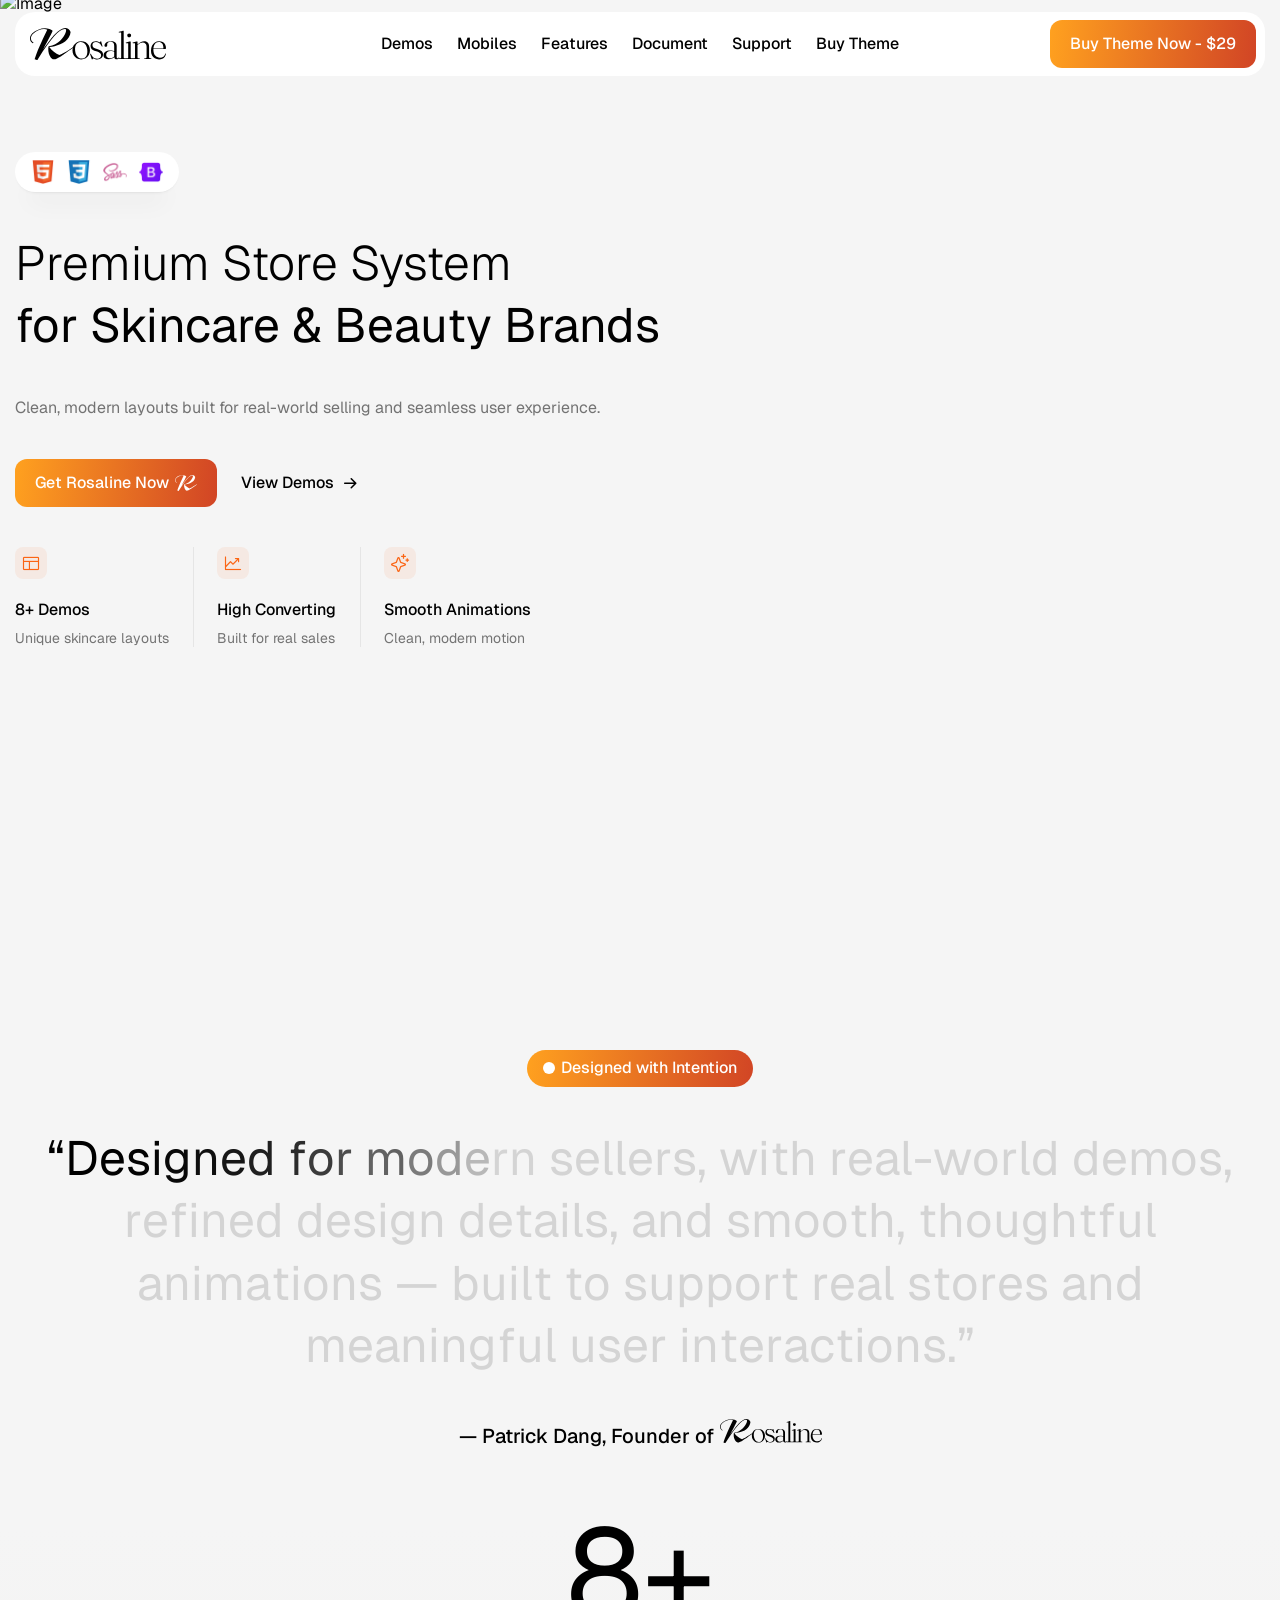
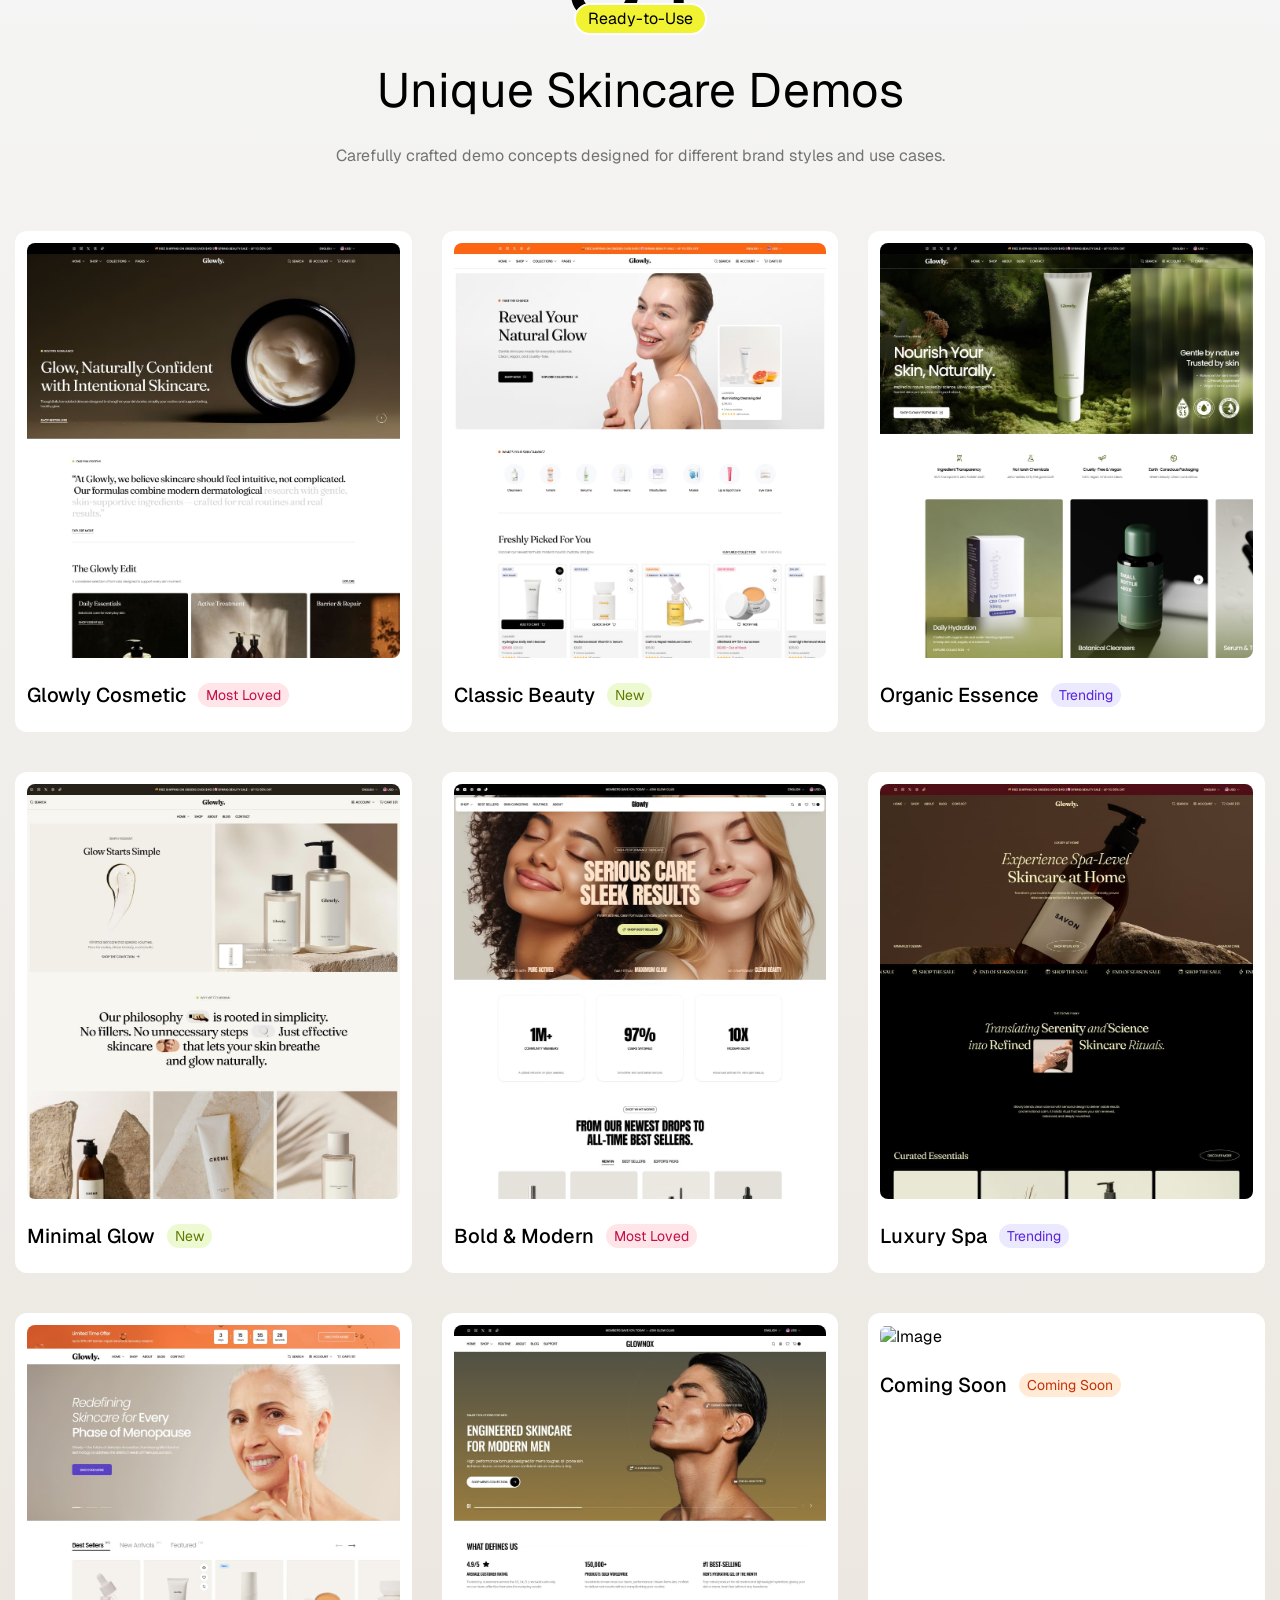
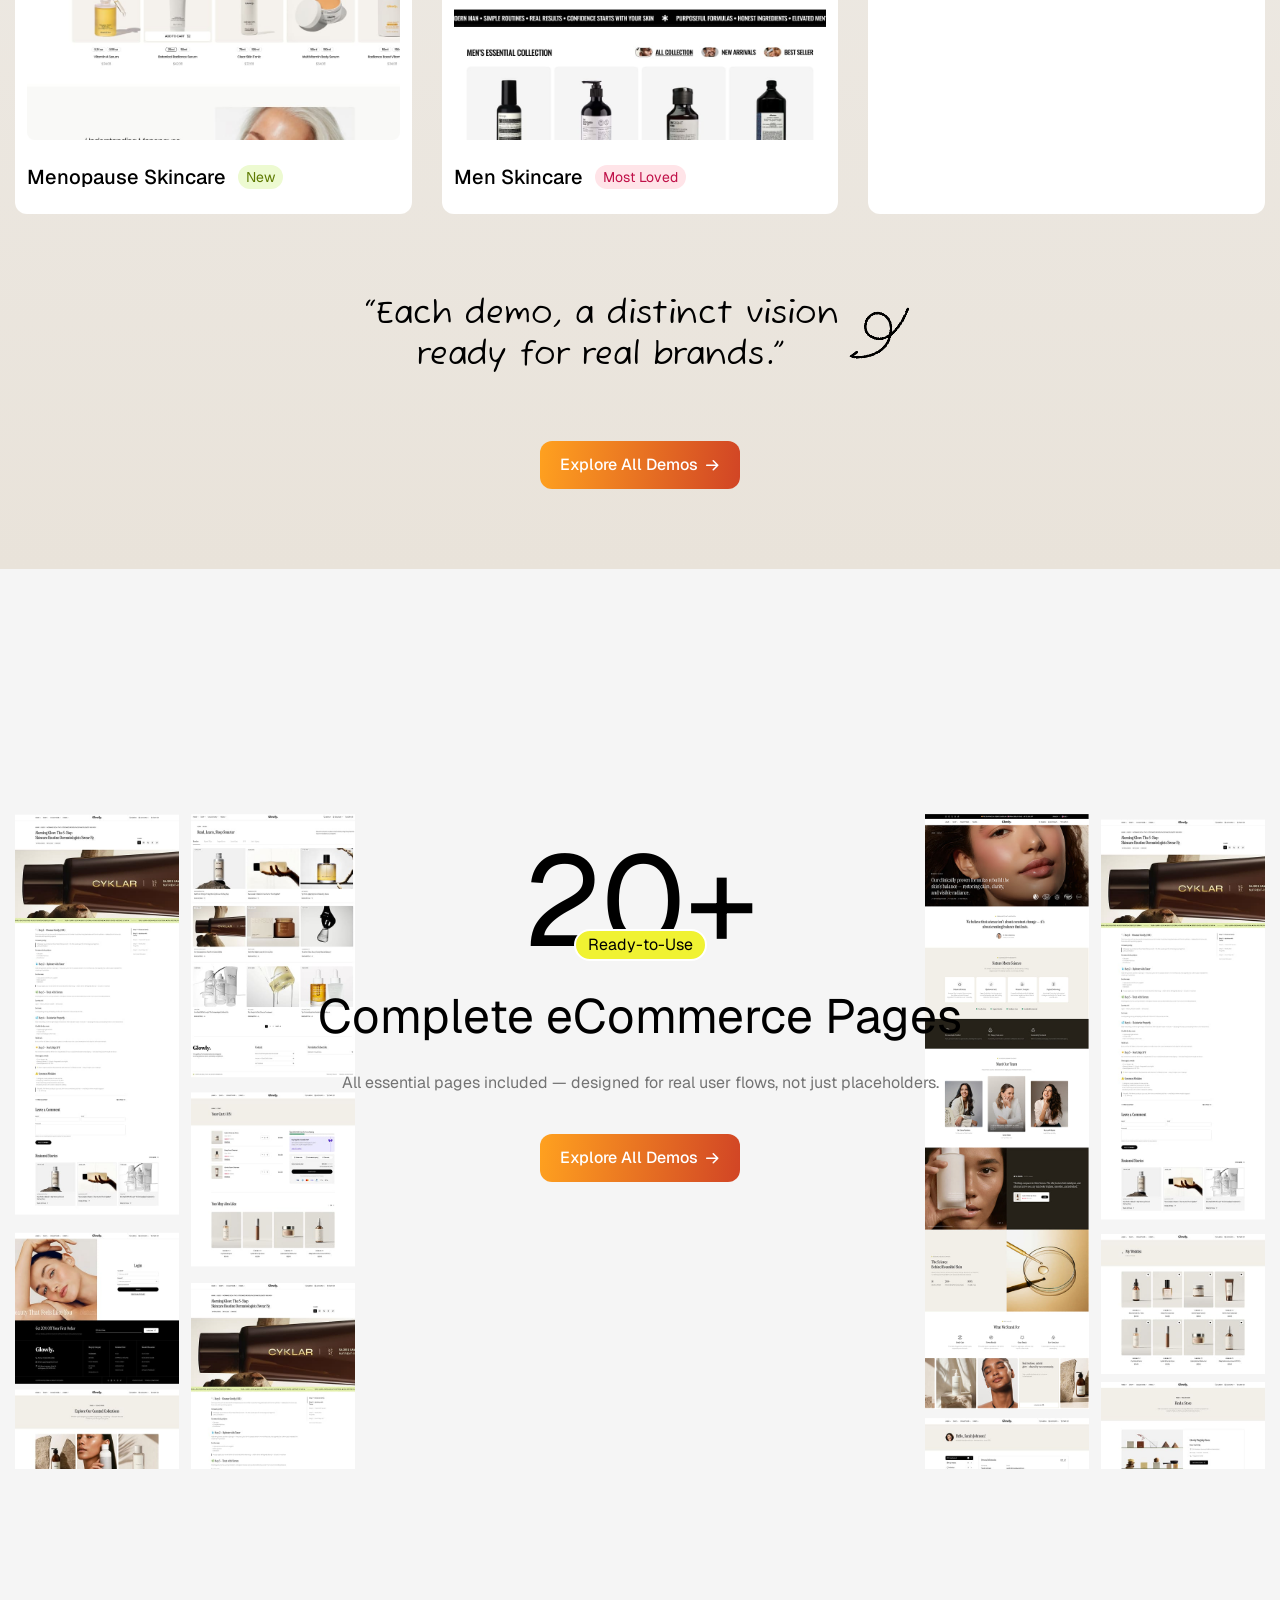
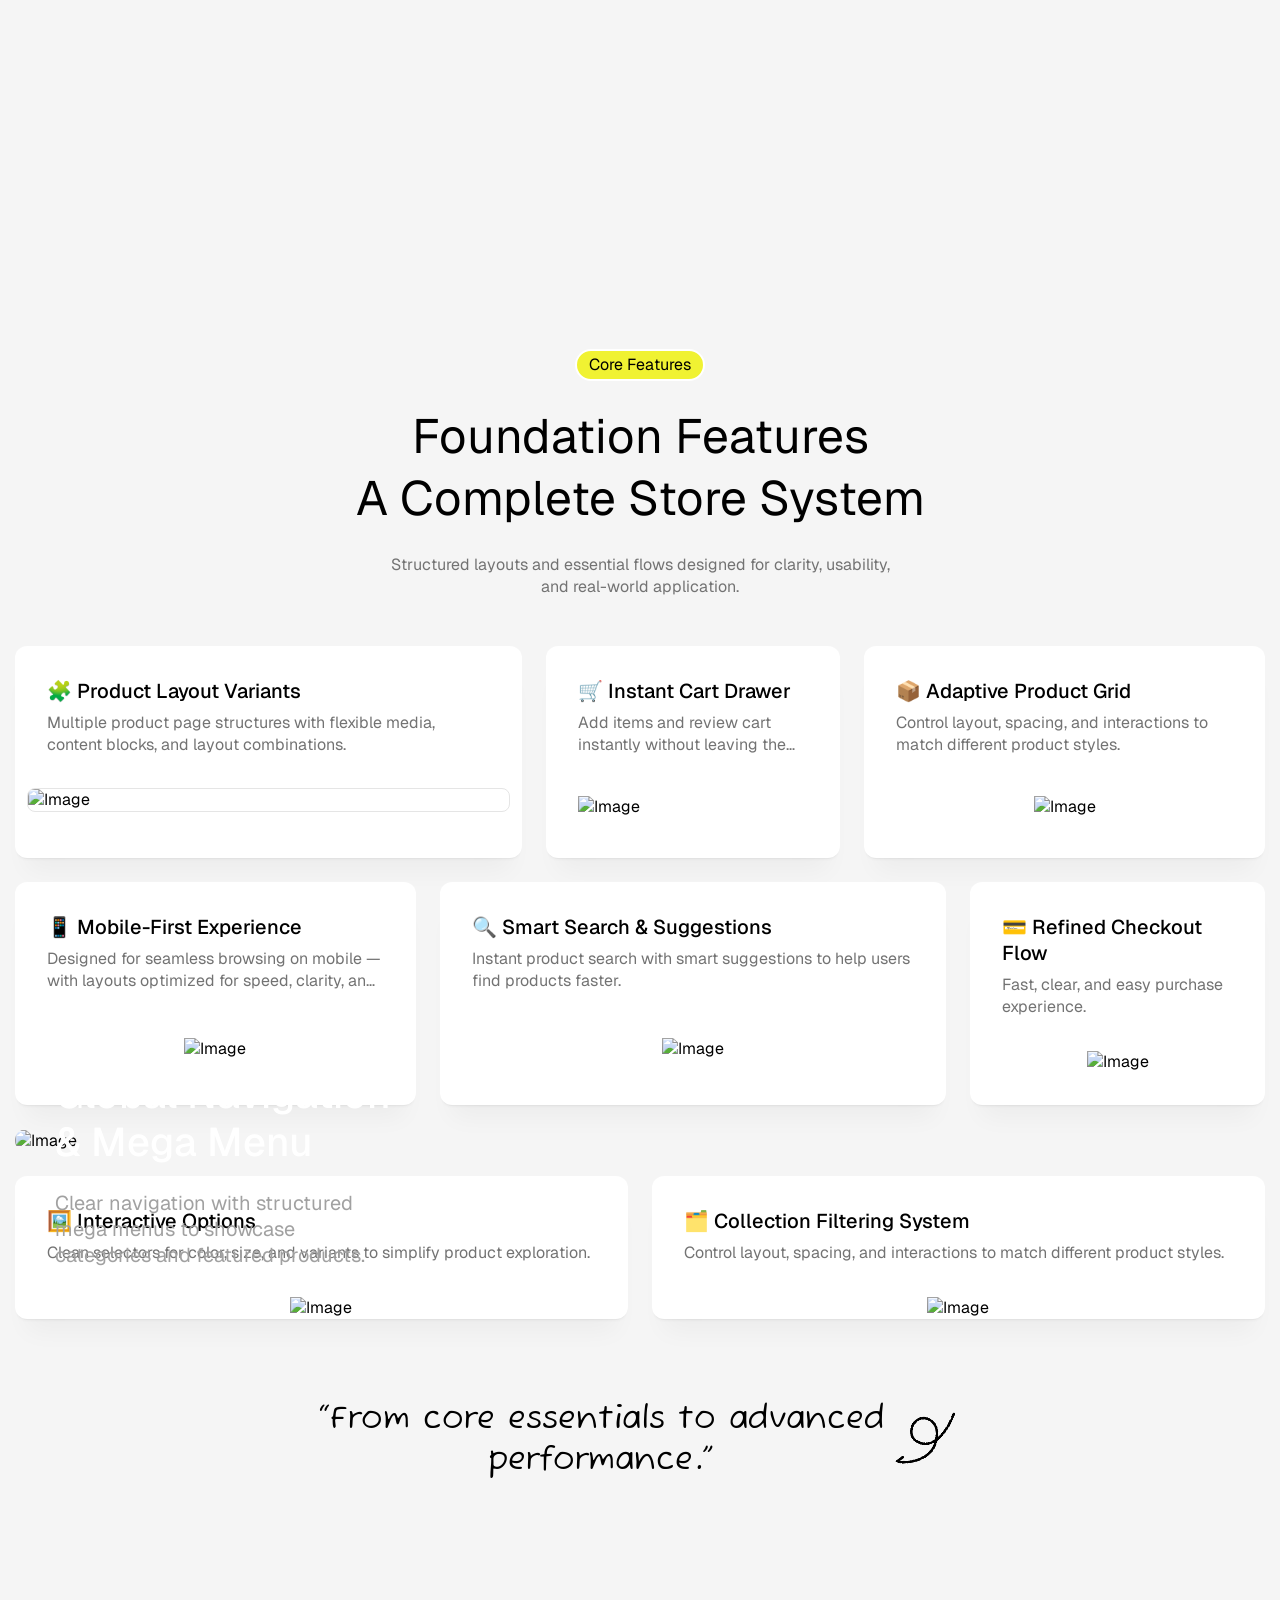
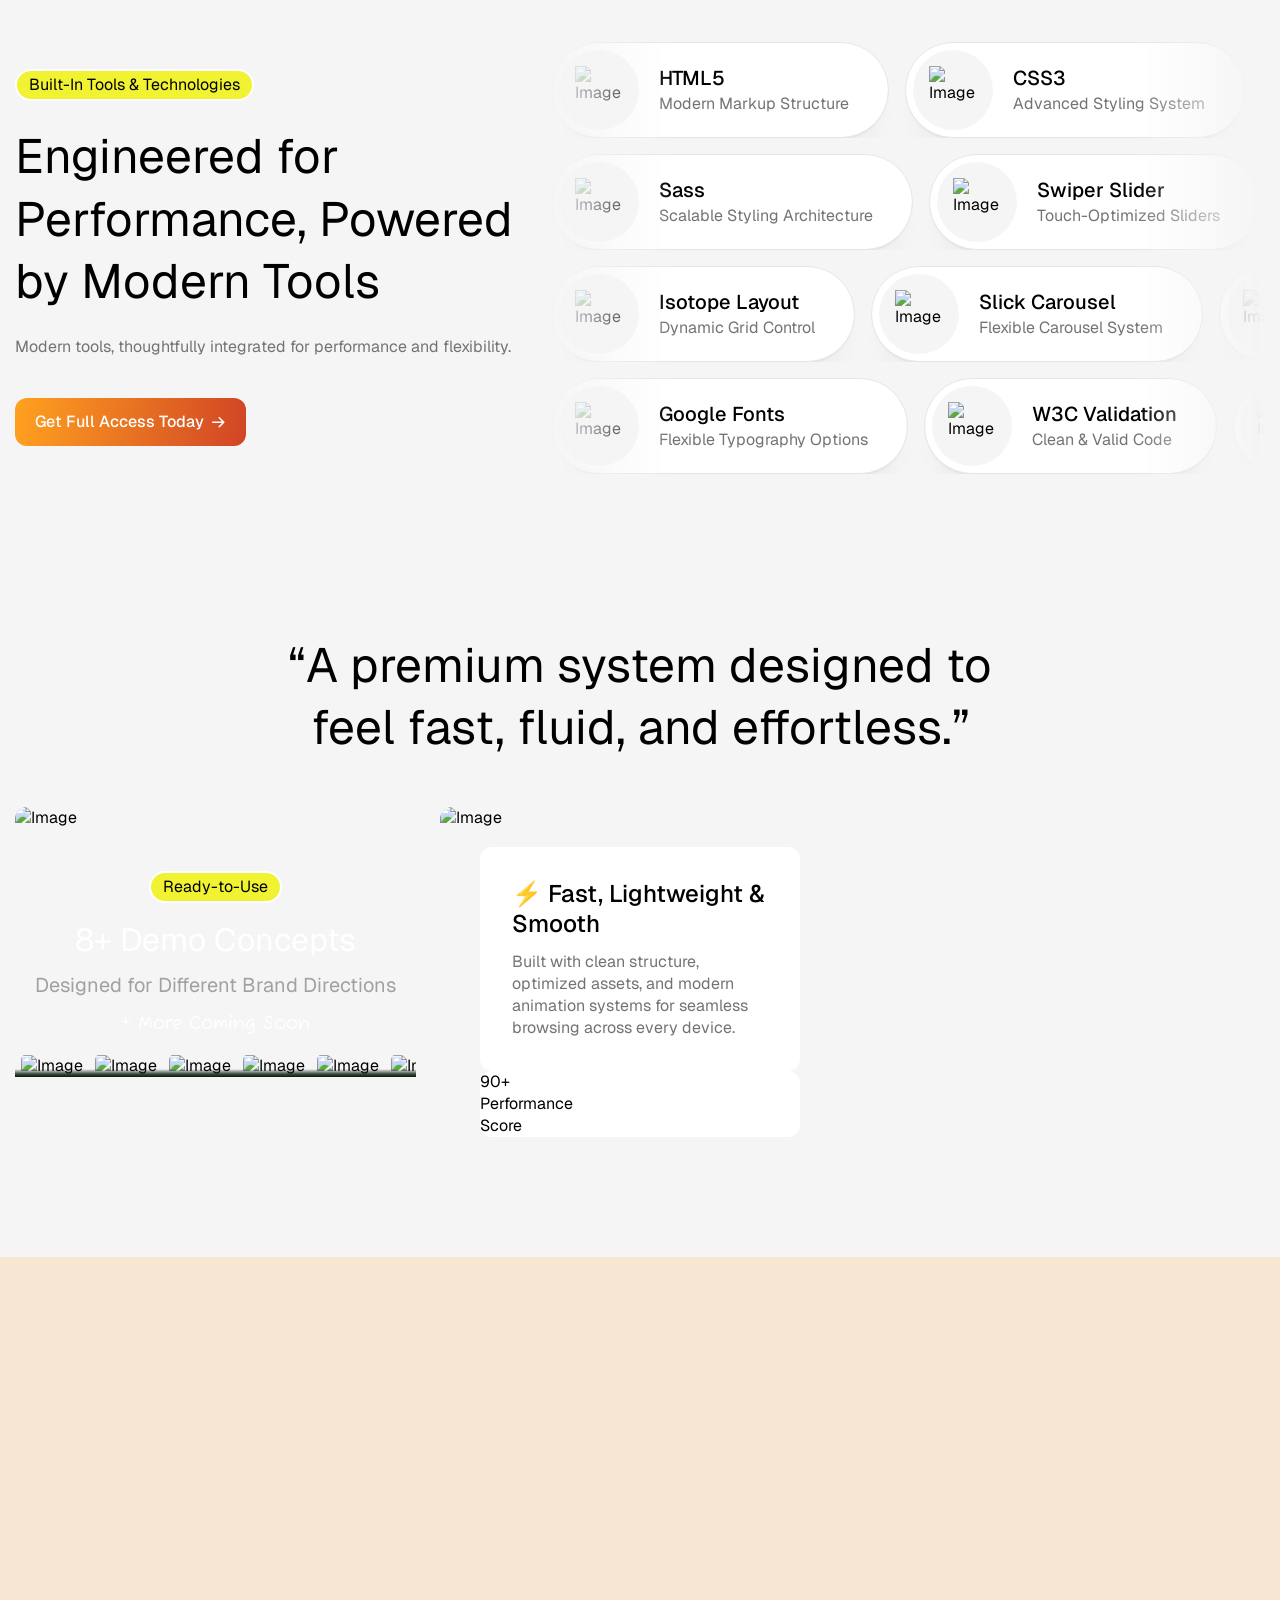
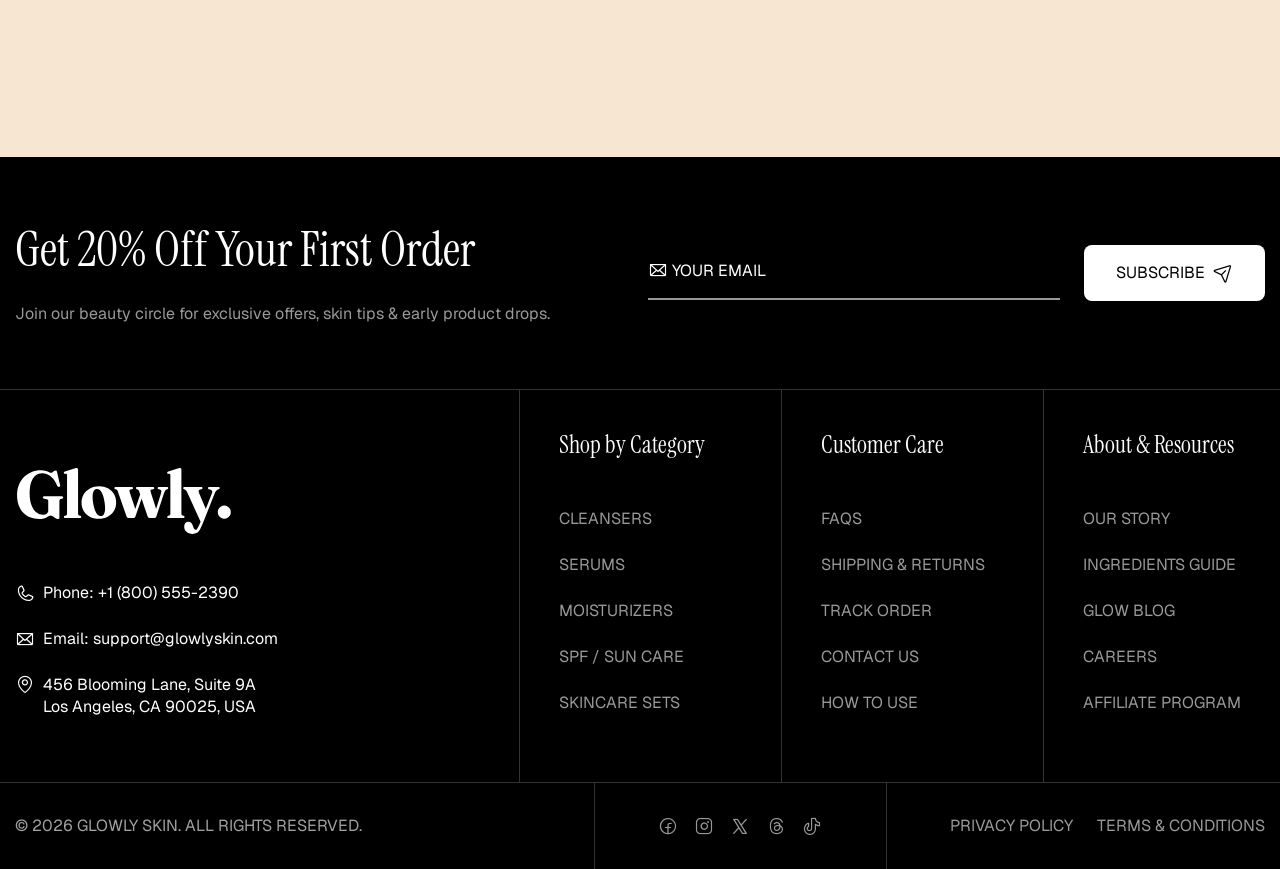
==== landing.html @ 796c3a38 "up" ====
<!DOCTYPE html>

<!--[if IE 8]><html class="ie" xmlns="http://www.w3.org/1999/xhtml" xml:lang="en-US" lang="en-US"> <![endif]-->
<!--[if (gte IE 9)|!(IE)]><!-->
<html xmlns="http://www.w3.org/1999/xhtml" xml:lang="en-US" lang="en-US">
<!--<![endif]-->

<head>
    <meta charset="utf-8">
    <title>Glowly - Multipurpose eCommerce HTML Template</title>
    <meta name="author" content="themesflat.com">
    <meta name="viewport" content="width=device-width, initial-scale=1, maximum-scale=1">
    <meta name="description"
        content="Themesflat Glowly - A modern and elegant Multipurpose eCommerce HTML Template, perfect for online stores selling rings, necklaces, watches, and other accessories. SEO-optimized, fast-loading, and fully customizable.">

    <!-- font -->
    <link rel="stylesheet" href="assets/fonts/fonts.css">
    <link rel="stylesheet" href="assets/icon/icomoon/style.css">
    <!-- css -->
    <link rel="stylesheet" href="assets/css/bootstrap.min.css">
    <link rel="stylesheet" href="assets/css/swiper-bundle.min.css">
    <link rel="stylesheet" href="assets/css/animate.css">
    <link rel="stylesheet" type="text/css" href="assets/css/styles.css">

    <!-- Favicon and Touch Icons  -->
    <link rel="shortcut icon" href="assets/images/logo/favicon.svg">
    <link rel="apple-touch-icon-precomposed" href="assets/images/logo/favicon.svg">
</head>

<body class="body-landing">
    <!-- Scroll Top -->
    <!-- <button id="goTop">
        <span class="border-progress"></span>
        <span class="ic-wrap">
            <span class="icon icon-ArrowCaretUp"></span>
        </span>
    </button> -->
    <!-- /Scroll Top -->

    <!-- Preload -->
    <!-- <div class="preload preload-container" id="preload">
        <div class="preload-logo">
            <div class="spinner"></div>
        </div>
    </div> -->
    <!-- /Preload -->

    <main id="wrapper">
        <!-- <div class="menu-overlay-enabled" id="menu-overlay-enabled"></div> -->

        <!-- Header -->
        <header class="tf-header header-v4 offset-top header-landing">
            <div class="header-inner">
                <div class="container-full">
                    <div class="row align-items-center">
                        <div class="col-5 col-sm-6 col-xl-3">
                            <div class="header-left">
                                <a href="index.html" class="logo-site">
                                    <img loading="lazy" width="136" height="32" src="assets/images/logo/logo-new.svg"
                                        alt="Image">
                                </a>
                            </div>
                        </div>
                        <div class="col-md-4 col-xl-6  d-none d-xl-block">
                            <div class="header-center d-flex justify-content-center">
                                <nav class="box-navigation">
                                    <ul class="box-nav-menu">
                                        <li class="menu-item">
                                            <a href="#" class="item-link">
                                                <span class="text">
                                                    Demos
                                                </span>
                                            </a>
                                        </li>
                                        <li class="menu-item">
                                            <a href="#" class="item-link">
                                                <span class="text">
                                                    Mobiles
                                                </span>
                                            </a>
                                        </li>
                                        <li class="menu-item">
                                            <a href="#" class="item-link">
                                                <span class="text">
                                                    Features
                                                </span>
                                            </a>
                                        </li>
                                        <li class="menu-item">
                                            <a href="#" class="item-link">
                                                <span class="text">
                                                    Document
                                                </span>
                                            </a>
                                        </li>
                                        <li class="menu-item">
                                            <a href="#" class="item-link">
                                                <span class="text">
                                                    Support
                                                </span>
                                            </a>
                                        </li>
                                        <li class="menu-item">
                                            <a href="#" class="item-link">
                                                <span class="text">
                                                    Buy Theme
                                                </span>
                                            </a>
                                        </li>
                                    </ul>
                                </nav>
                            </div>
                        </div>
                        <div class="col-7 col-sm-6 col-xl-3">
                            <div class="header-right">
                                <a href="#" class="tf-btn-v2">
                                    <span class="text">
                                        Buy Theme <span class="sm-d-none">Now - $29</span>
                                    </span>
                                </a>
                                <div class="box-btn-open-menu d-flex d-xl-none">
                                    <a href="#mobileMenu" data-bs-toggle="offcanvas">
                                        <i class="icon icon-OpenMenu fs-24"></i>
                                    </a>
                                </div>
                            </div>
                        </div>
                    </div>
                </div>
            </div>
        </header>
        <!-- /Header -->
        <!-- Hero Landing -->
        <div class="hero-landing">
            <div class="hero-image">
                <img loading="lazy" width="1920" height="994" src="https://placehold.co/1920x994" alt="Image">
            </div>
            <div class="hero-content">
                <div class="badge">
                    <div class="badge-item">
                        <img loading="lazy" width="24" height="24" src="assets/images/landing/item/html.png"
                            alt="Image">
                    </div>
                    <div class="badge-item">
                        <img loading="lazy" width="24" height="24" src="assets/images/landing/item/css.png" alt="Image">
                    </div>
                    <div class="badge-item">
                        <img loading="lazy" width="24" height="24" src="assets/images/landing/item/scss.png"
                            alt="Image">
                    </div>
                    <div class="badge-item">
                        <img loading="lazy" width="24" height="24" src="assets/images/landing/item/boostrap.png"
                            alt="Image">
                    </div>
                </div>
                <h3 class="title letter-space--5">
                    <span class="fw-light">
                        Premium Store System
                    </span> <br>
                    for Skincare & Beauty Brands
                </h3>
                <p class="desc  cl-text-5">
                    Clean, modern layouts built for real-world selling and seamless user experience.
                </p>
                <div class="group-btn">
                    <a href="#" class="tf-btn-v2">
                        <span class="text">
                            Get Rosaline Now
                        </span>
                        <div class="d-flex">
                            <img loading="lazy" width="22" height="16" src="assets/images/landing/item/r-logo.svg"
                                alt="Image">
                        </div>
                    </a>
                    <a href="#" class="tf-btn-icon fw-medium ">
                        View Demos
                        <i class="icon icon-ArrowRight2 fs-16"></i>
                    </a>
                </div>
                <ul class="feature-list">
                    <li class="feature-item">
                        <div class="ic-wrap">
                            <i class="icon icon-Grid2"></i>
                        </div>
                        <p class="name fw-medium ">
                            8+ Demos
                        </p>
                        <p class="sub text-body-s cl-text-5 lh-18">
                            Unique skincare layouts
                        </p>
                    </li>
                    <li class="br-line type-vertical sm-d-none"></li>
                    <li class="feature-item">
                        <div class="ic-wrap">
                            <i class="icon icon-Stock"></i>
                        </div>
                        <p class="name fw-medium ">
                            High Converting
                        </p>
                        <p class="sub text-body-s cl-text-5 lh-18">
                            Built for real sales
                        </p>
                    </li>
                    <li class="br-line type-vertical sm-d-none"></li>
                    <li class="feature-item">
                        <div class="ic-wrap">
                            <i class="icon icon-Spark"></i>
                        </div>
                        <p class="name fw-medium ">
                            Smooth Animations
                        </p>
                        <p class="sub text-body-s cl-text-5 lh-18">
                            Clean, modern motion
                        </p>
                    </li>
                </ul>
            </div>
        </div>
        <!-- /Hero Landing -->
        <!-- Design Tes -->
        <div class="section-design-testimonial flat-spacing-3">
            <div class="container">
                <div class="content">
                    <div class="eyebrow-label-v2 spacing-bottom-4">
                        <div class="wrap">
                            <span class="br-dot bg-white"></span>
                            <span class="fw-medium">
                                Designed with Intention
                            </span>
                        </div>
                    </div>
                    <h3 class="text-color-change letter-space--5 spacing-bottom-4">
                        “Designed for modern sellers, with real-world demos, refined design details, and smooth,
                        thoughtful
                        animations — built to support real stores and meaningful user interactions.”
                    </h3>
                    <p class="author h7 fw-medium letter-space--4">
                        — Patrick Dang, Founder of
                        <span class="logo">
                            <img loading="lazy" width="102" height="24" src="assets/images/logo/logo-new.svg"
                                alt="Image">
                        </span>
                    </p>
                </div>
            </div>
        </div>
        <!-- /Design Tes -->
        <!-- Demo -->
        <div class="section-demo-page" id="Demos">
            <div class="container">
                <div class="landing-heading center spacing-bottom-2">
                    <div class="has-number">
                        <div class="view-counter text-144-102 letter-space--6">
                            <span class="number" data-to="8" data-speed="1000">0</span>+
                        </div>
                        <div class="badge-landing">
                            Ready-to-Use
                        </div>
                    </div>
                    <h3 class="s-title letter-space--5">
                        Unique Skincare Demos
                    </h3>
                    <p class="s-desc cl-text-5">
                        Carefully crafted demo concepts designed for different brand styles and use cases.
                    </p>
                </div>
                <div class="demo-grid_layout tf-grid-layout tf-col-2 lg-col-3">
                    <div class="demo-card hover-img">
                        <a href="link:index.html" class="card-image img-style">
                            <img loading="lazy" width="424" height="472" src="assets/images/demo/home-1.jpg"
                                alt="Image">
                        </a>
                        <a href="link:index.html" class="card-link link-inner-underline">
                            <span class="text h7 fw-medium letter-space--4 inner-underline">
                                Glowly Cosmetic
                            </span>
                            <span class="demo-label style-2 type-loved">
                                Most Loved
                            </span>
                        </a>
                    </div>
                    <div class="demo-card hover-img">
                        <a href="link:home-classic-beauty.html" class="card-image img-style">
                            <img loading="lazy" width="424" height="472" src="assets/images/demo/home-2.jpg"
                                alt="Image">
                        </a>
                        <a href="link:home-classic-beauty.html" class="card-link link-inner-underline">
                            <span class="text h7 fw-medium letter-space--4 inner-underline">
                                Classic Beauty
                            </span>
                            <span class="demo-label style-2 type-new">
                                New
                            </span>
                        </a>
                    </div>
                    <div class="demo-card hover-img">
                        <a href="link:home-organic-essence.html" class="card-image img-style">
                            <img loading="lazy" width="424" height="472" src="assets/images/demo/home-3.jpg"
                                alt="Image">
                        </a>
                        <a href="link:home-organic-essence.html" class="card-link link-inner-underline">
                            <span class="text h7 fw-medium letter-space--4 inner-underline">
                                Organic Essence
                            </span>
                            <span class="demo-label style-2 type-trend">
                                Trending
                            </span>
                        </a>
                    </div>
                    <div class="demo-card hover-img">
                        <a href="link:home-minimal-glow.html" class="card-image img-style">
                            <img loading="lazy" width="424" height="472" src="assets/images/demo/home-4.jpg"
                                alt="Image">
                        </a>
                        <a href="link:home-minimal-glow.html" class="card-link link-inner-underline">
                            <span class="text h7 fw-medium letter-space--4 inner-underline">
                                Minimal Glow
                            </span>
                            <span class="demo-label style-2 type-new">
                                New
                            </span>
                        </a>
                    </div>
                    <div class="demo-card hover-img">
                        <a href="link:index.html" class="card-image img-style">
                            <img loading="lazy" width="424" height="472" src="assets/images/demo/home-5.jpg"
                                alt="Image">
                        </a>
                        <a href="link:index.html" class="card-link link-inner-underline">
                            <span class="text h7 fw-medium letter-space--4 inner-underline">
                                Bold & Modern
                            </span>
                            <span class="demo-label style-2 type-loved">
                                Most Loved
                            </span>
                        </a>
                    </div>
                    <div class="demo-card hover-img">
                        <a href="link:index.html" class="card-image img-style">
                            <img loading="lazy" width="424" height="472" src="assets/images/demo/home-6.jpg"
                                alt="Image">
                        </a>
                        <a href="link:index.html" class="card-link link-inner-underline">
                            <span class="text h7 fw-medium letter-space--4 inner-underline">
                                Luxury Spa
                            </span>
                            <span class="demo-label style-2 type-trend">
                                Trending
                            </span>
                        </a>
                    </div>
                    <div class="demo-card hover-img">
                        <a href="link:index.html" class="card-image img-style">
                            <img loading="lazy" width="424" height="472" src="assets/images/demo/home-7.jpg"
                                alt="Image">
                        </a>
                        <a href="link:index.html" class="card-link link-inner-underline">
                            <span class="text h7 fw-medium letter-space--4 inner-underline">
                                Menopause Skincare
                            </span>
                            <span class="demo-label style-2 type-new">
                                New
                            </span>
                        </a>
                    </div>
                    <div class="demo-card hover-img">
                        <a href="link:index.html" class="card-image img-style">
                            <img loading="lazy" width="424" height="472" src="assets/images/demo/home-8.jpg"
                                alt="Image">
                        </a>
                        <a href="link:index.html" class="card-link link-inner-underline">
                            <span class="text h7 fw-medium letter-space--4 inner-underline">
                                Men Skincare
                            </span>
                            <span class="demo-label style-2 type-loved">
                                Most Loved
                            </span>
                        </a>
                    </div>
                    <div class="demo-card">
                        <div class="card-image">
                            <img loading="lazy" width="424" height="472"
                                src="https://placehold.co/424x472/dedede/000?text=Coming" alt="Image">
                        </div>
                        <div class="card-link">
                            <span class="text h7 fw-medium letter-space--4">
                                Coming Soon
                            </span>
                            <span class="demo-label style-2 type-soon">
                                Coming Soon
                            </span>
                        </div>
                    </div>
                </div>
                <div class="landing-bottom flat-spacing-3">
                    <div class="text-gif spacing-bottom-2">
                        <p class="h5 font-fuzzy_bubble text-center">
                            “Each demo, a distinct vision <br class="d-none d-sm-block">
                            ready for real brands.”
                        </p>
                        <div class="fr-gif">
                            <img loading="lazy" width="78" height="" src="assets/images/landing/item/arrow.gif"
                                alt="Image">
                        </div>
                    </div>
                    <a href="#" class="tf-btn-v2">
                        <span class="text">
                            Explore All Demos
                        </span>
                        <i class="icon icon-ArrowRight2"></i>
                    </a>
                </div>
            </div>
        </div>
        <!-- /Demo -->
        <!-- Inner -->
        <div class="section-inner-page flat-spacing-3">
            <div class="container-full-2 position-relative">
                <div class="content">
                    <div class="landing-heading center">
                        <div class="has-number">
                            <div class="view-counter text-144-102 letter-space--6">
                                <span class="number" data-to="20" data-speed="1000">0</span>+
                            </div>
                            <div class="badge-landing">
                                Ready-to-Use
                            </div>
                        </div>
                        <h3 class="s-title letter-space--5">
                            Complete eCommerce Pages
                        </h3>
                        <p class="s-desc cl-text-5 mb-xl-16">
                            All essential pages included — designed for real user flows, not just placeholders.
                        </p>
                        <a href="#" class="tf-btn-v2">
                            <span class="text">
                                Explore All Demos
                            </span>
                            <i class="icon icon-ArrowRight2"></i>
                        </a>
                    </div>
                </div>
                <!-- LEFT -->
                <div class="wrap-inner-list inner-left">

                    <!-- col 1 -->
                    <div class="list-image">
                        <div class="image-inner">
                            <img loading="lazy" width="228" height="557"
                                src="assets/images/landing/inner/inner-blogdetail.jpg" alt="Image">
                        </div>
                        <div class="image-inner">
                            <img loading="lazy" width="228" height="210"
                                src="assets/images/landing/inner/inner-login.jpg" alt="Image">
                        </div>
                        <div class="image-inner">
                            <img loading="lazy" width="228" height="376" src="assets/images/landing/inner/inner-cls.jpg"
                                alt="Image">
                        </div>
                        <div class="image-inner">
                            <img loading="lazy" width="228" height="128"
                                src="assets/images/landing/inner/inner-comming.jpg" alt="Image">
                        </div>
                        <div class="image-inner">
                            <img loading="lazy" width="228" height="327"
                                src="assets/images/landing/inner/inner-contact.jpg" alt="Image">
                        </div>
                        <div class="image-inner">
                            <img loading="lazy" width="228" height="226"
                                src="assets/images/landing/inner/inner-checkout.jpg" alt="Image">
                        </div>
                        <div class="image-inner">
                            <img loading="lazy" width="228" height="242"
                                src="assets/images/landing/inner/inner-shopcart.jpg" alt="Image">
                        </div>
                    </div>

                    <!-- col 2 -->
                    <div class="list-image">
                        <div class="image-inner">
                            <img loading="lazy" width="228" height="366"
                                src="assets/images/landing/inner/inner-blog.jpg" alt="Image">
                        </div>
                        <div class="image-inner">
                            <img loading="lazy" width="228" height="242"
                                src="assets/images/landing/inner/inner-shopcart.jpg" alt="Image">
                        </div>
                        <div class="image-inner">
                            <img loading="lazy" width="228" height="557"
                                src="assets/images/landing/inner/inner-blogdetail.jpg" alt="Image">
                        </div>
                        <div class="image-inner">
                            <img loading="lazy" width="228" height="210"
                                src="assets/images/landing/inner/inner-login.jpg" alt="Image">
                        </div>
                        <div class="image-inner">
                            <img loading="lazy" width="228" height="226"
                                src="assets/images/landing/inner/inner-checkout.jpg" alt="Image">
                        </div>
                        <div class="image-inner">
                            <img loading="lazy" width="228" height="376" src="assets/images/landing/inner/inner-cls.jpg"
                                alt="Image">
                        </div>
                        <div class="image-inner">
                            <img loading="lazy" width="228" height="128"
                                src="assets/images/landing/inner/inner-comming.jpg" alt="Image">
                        </div>
                    </div>

                </div>
                <!-- RIGHT -->
                <div class="wrap-inner-list inner-right">

                    <!-- col 1 -->
                    <div class="list-image">
                        <div class="image-inner">
                            <img loading="lazy" width="228" height="828"
                                src="assets/images/landing/inner/inner-about.jpg" alt="Image">
                        </div>
                        <div class="image-inner">
                            <img loading="lazy" width="228" height="173"
                                src="assets/images/landing/inner/inner-dashboard.jpg" alt="Image">
                        </div>
                        <div class="image-inner">
                            <img loading="lazy" width="228" height="292" src="assets/images/landing/inner/inner-cls.jpg"
                                alt="Image">
                        </div>
                        <div class="image-inner">
                            <img loading="lazy" width="228" height="248"
                                src="assets/images/landing/inner/inner-gift.jpg" alt="Image">
                        </div>
                        <div class="image-inner">
                            <img loading="lazy" width="228" height="366"
                                src="assets/images/landing/inner/inner-blog.jpg" alt="Image">
                        </div>
                        <div class="image-inner">
                            <img loading="lazy" width="228" height="210"
                                src="assets/images/landing/inner/inner-login.jpg" alt="Image">
                        </div>
                    </div>

                    <!-- col 2 -->
                    <div class="list-image">
                        <div class="image-inner">
                            <img loading="lazy" width="228" height="557"
                                src="assets/images/landing/inner/inner-blogdetail.jpg" alt="Image">
                        </div>
                        <div class="image-inner">
                            <img loading="lazy" width="228" height="194"
                                src="assets/images/landing/inner/inner-wishlist.jpg" alt="Image">
                        </div>
                        <div class="image-inner">
                            <img loading="lazy" width="228" height="275"
                                src="assets/images/landing/inner/inner-store.jpg" alt="Image">
                        </div>
                        <div class="image-inner">
                            <img loading="lazy" width="228" height="269"
                                src="assets/images/landing/inner/inner-checkout.jpg" alt="Image">
                        </div>
                        <div class="image-inner">
                            <img loading="lazy" width="228" height="327"
                                src="assets/images/landing/inner/inner-contact.jpg" alt="Image">
                        </div>
                        <div class="image-inner">
                            <img loading="lazy" width="228" height="276"
                                src="assets/images/landing/inner/inner-compare.jpg" alt="Image">
                        </div>
                    </div>

                </div>
            </div>
        </div>
        <!-- /Inner -->
        <!-- Feature -->
        <div class="flat-spacing-3">
            <div class="container">
                <div class="landing-heading center spacing-bottom-1">
                    <div class="badge-landing">
                        Core Features
                    </div>
                    <h3 class="s-title letter-space--5">
                        Foundation Features <br class="d-none d-sm-block">
                        A Complete Store System
                    </h3>
                    <p class="s-desc cl-text-5">
                        Structured layouts and essential flows designed for clarity, usability,
                        <br class="d-none d-sm-block">
                        and real-world application.
                    </p>
                </div>
                <div class="feature-grid_layout">
                    <div class="land-feature-v01 style-v1 col-size-5">
                        <div class="feature-content">
                            <p class="feature_name h7 fw-medium letter-space--4">
                                🧩 Product Layout Variants
                            </p>
                            <p class="feature_desc  cl-text-5 text-line-clamp-2">
                                Multiple product page structures with flexible media, content blocks,
                                and layout combinations.
                            </p>
                        </div>
                        <div class="feature-image">
                            <div class="image">
                                <img loading="lazy" width="584" height="310" src="https://placehold.co/584x310"
                                    alt="Image">
                            </div>
                        </div>
                    </div>
                    <div class="land-feature-v01 style-v2 col-size-3">
                        <div class="feature-content">
                            <p class="feature_name h7 fw-medium letter-space--4">
                                🛒 Instant Cart Drawer
                            </p>
                            <p class="feature_desc  cl-text-5 text-line-clamp-2">
                                Add items and review cart instantly without leaving the current page.
                            </p>
                        </div>
                        <div class="feature-image">
                            <div class="image">
                                <img loading="lazy" width="278" height="274" src="https://placehold.co/278x274"
                                    alt="Image">
                            </div>
                        </div>
                    </div>
                    <div class="land-feature-v01 style-v3 col-size-4">
                        <div class="feature-content">
                            <p class="feature_name h7 fw-medium letter-space--4">
                                📦 Adaptive Product Grid
                            </p>
                            <p class="feature_desc  cl-text-5 text-line-clamp-2">
                                Control layout, spacing, and interactions to match different product styles.
                            </p>
                        </div>
                        <div class="feature-image px-0">
                            <div class="image">
                                <img loading="lazy" width="464" height="464" src="https://placehold.co/464x235"
                                    alt="Image">
                            </div>
                        </div>
                    </div>
                    <div class="land-feature-v01 style-v3 col-size-4">
                        <div class="feature-content">
                            <p class="feature_name h7 fw-medium letter-space--4">
                                📱 Mobile-First Experience
                            </p>
                            <p class="feature_desc  cl-text-5 text-line-clamp-2">
                                Designed for seamless browsing on mobile — with layouts optimized for speed, clarity,
                                and touch interaction.
                            </p>
                        </div>
                        <div class="feature-image">
                            <div class="image">
                                <img loading="lazy" width="348" height="290" src="https://placehold.co/348x290"
                                    alt="Image">
                            </div>
                        </div>
                    </div>
                    <div class="land-feature-v01 style-v3 col-size-5">
                        <div class="feature-content">
                            <p class="feature_name h7 fw-medium letter-space--4">
                                🔍 Smart Search & Suggestions
                            </p>
                            <p class="feature_desc  cl-text-5 text-line-clamp-2">
                                Instant product search with smart suggestions to help users find products faster.
                            </p>
                        </div>
                        <div class="feature-image">
                            <div class="image">
                                <img loading="lazy" width="480" height="258" src="https://placehold.co/480x258"
                                    alt="Image">
                            </div>
                        </div>
                    </div>
                    <div class="land-feature-v01 style-v3 col-size-3">
                        <div class="feature-content">
                            <p class="feature_name h7 fw-medium letter-space--4">
                                💳 Refined Checkout Flow
                            </p>
                            <p class="feature_desc  cl-text-5 text-line-clamp-2">
                                Fast, clear, and easy purchase experience.
                            </p>
                        </div>
                        <div class="feature-image">
                            <div class="image">
                                <img loading="lazy" width="272" height="274" src="https://placehold.co/272x274"
                                    alt="Image">
                            </div>
                        </div>
                    </div>
                    <div class="banner-feature wd-full">
                        <div class="bn-image">
                            <img loading="lazy" width="1440" height="660"
                                src="https://placehold.co/1440x660/2C2C2C/fff?text=1" alt="Image">
                        </div>
                        <div class="banner-content">
                            <h4 class="title fw-medium text-white lh-xl-48 letter-space--4">
                                Global Navigation <br class="d-none d-sm-block">
                                & Mega Menu
                            </h4>
                            <p class="desc h7 cl-text-6 letter-space--4">
                                Clear navigation with structured <br class="d-none d-sm-block">
                                mega menus to showcase <br class="d-none d-sm-block">
                                categories and featured products.
                            </p>
                        </div>
                    </div>
                    <div class="land-feature-v01 style-v3 col-size-6">
                        <div class="feature-content">
                            <p class="feature_name h7 fw-medium letter-space--4">
                                🖼️ Interactive Options
                            </p>
                            <p class="feature_desc  cl-text-5 text-line-clamp-2">
                                Clean selectors for color, size, and variants to simplify product exploration.
                            </p>
                        </div>
                        <div class="feature-image px-0 pb-0">
                            <div class="image">
                                <img loading="lazy" width="708" height="344" src="https://placehold.co/708x344"
                                    alt="Image">
                            </div>
                        </div>
                    </div>
                    <div class="land-feature-v01 style-v3 col-size-6">
                        <div class="feature-content">
                            <p class="feature_name h7 fw-medium letter-space--4">
                                🗂️ Collection Filtering System
                            </p>
                            <p class="feature_desc  cl-text-5 text-line-clamp-2">
                                Control layout, spacing, and interactions to match different product styles.
                            </p>
                        </div>
                        <div class="feature-image px-0 pb-0">
                            <div class="image">
                                <img loading="lazy" width="708" height="344" src="https://placehold.co/708x344"
                                    alt="Image">
                            </div>
                        </div>
                    </div>
                </div>
                <div class="landing-bottom flat-spacing-3 pb-0">
                    <div class="text-gif">
                        <p class="h5 font-fuzzy_bubble text-center">
                            “From core essentials to advanced<br class="d-none d-sm-block">
                            performance.”
                        </p>
                        <div class="fr-gif">
                            <img loading="lazy" width="78" height="" src="assets/images/landing/item/arrow.gif"
                                alt="Image">
                        </div>
                    </div>
                </div>
            </div>
        </div>
        <!-- /Feature -->
        <!-- Build -->
        <div class="banner-build flat-spacing-3">
            <div class="container">
                <div class="row align-items-center gy-30 flex-wrap-reverse">
                    <div class="col-lg-5">
                        <div class="landing-heading">
                            <div class="badge-landing">
                                Built-In Tools & Technologies
                            </div>
                            <h3 class="s-title letter-space--5">
                                Engineered for Performance, Powered by Modern Tools
                            </h3>
                            <p class="s-desc  cl-text-5 mb-xl-16">
                                Modern tools, thoughtfully integrated for performance and flexibility.
                            </p>
                            <a href="#" class="tf-btn-v2">
                                <span class="text">
                                    Get Full Access Today
                                </span>
                                <i class="icon icon-ArrowRight2"></i>
                            </a>
                        </div>
                    </div>
                    <div class="col-lg-7">
                        <div class="col-right">
                            <div class="infiniteSlide-tool">
                                <div class="infiniteSlide infiniteSlide-wrapper" data-clone="2" data-speed="100">
                                    <!-- Clone 1 -->
                                    <div class="infiniteSlide-item">
                                        <div class="wg-tool">
                                            <div class="image">
                                                <img loading="lazy" width="48" height="48"
                                                    src="https://placehold.co/100x100" alt="Image">
                                            </div>
                                            <div class="content">
                                                <p class="name h7 fw-medium letter-space--4">
                                                    HTML5
                                                </p>
                                                <p class="desc cl-text-5">
                                                    Modern Markup Structure
                                                </p>
                                            </div>
                                        </div>
                                    </div>
                                    <div class="infiniteSlide-item">
                                        <div class="wg-tool">
                                            <div class="image">
                                                <img loading="lazy" width="48" height="48"
                                                    src="https://placehold.co/100x100" alt="Image">
                                            </div>
                                            <div class="content">
                                                <p class="name h7 fw-medium letter-space--4">
                                                    CSS3
                                                </p>
                                                <p class="desc cl-text-5">
                                                    Advanced Styling System
                                                </p>
                                            </div>
                                        </div>
                                    </div>
                                    <div class="infiniteSlide-item">
                                        <div class="wg-tool">
                                            <div class="image">
                                                <img loading="lazy" width="48" height="48"
                                                    src="https://placehold.co/100x100" alt="Image">
                                            </div>
                                            <div class="content">
                                                <p class="name h7 fw-medium letter-space--4">
                                                    Bootstrap 5
                                                </p>
                                                <p class="desc cl-text-5">
                                                    Robust UI Framework
                                                </p>
                                            </div>
                                        </div>
                                    </div>
                                </div>
                            </div>
                            <div class="infiniteSlide-tool">
                                <div class="infiniteSlide infiniteSlide-wrapper" data-clone="2" data-speed="100"
                                    data-style="right">
                                    <!-- Clone 1 -->
                                    <div class="infiniteSlide-item">
                                        <div class="wg-tool">
                                            <div class="image">
                                                <img loading="lazy" width="48" height="48"
                                                    src="https://placehold.co/100x100" alt="Image">
                                            </div>
                                            <div class="content">
                                                <p class="name h7 fw-medium letter-space--4">
                                                    Sass
                                                </p>
                                                <p class="desc cl-text-5">
                                                    Scalable Styling Architecture
                                                </p>
                                            </div>
                                        </div>
                                    </div>
                                    <div class="infiniteSlide-item">
                                        <div class="wg-tool">
                                            <div class="image">
                                                <img loading="lazy" width="48" height="48"
                                                    src="https://placehold.co/100x100" alt="Image">
                                            </div>
                                            <div class="content">
                                                <p class="name h7 fw-medium letter-space--4">
                                                    Swiper Slider
                                                </p>
                                                <p class="desc cl-text-5">
                                                    Touch-Optimized Sliders
                                                </p>
                                            </div>
                                        </div>
                                    </div>
                                    <div class="infiniteSlide-item">
                                        <div class="wg-tool">
                                            <div class="image">
                                                <img loading="lazy" width="48" height="48"
                                                    src="https://placehold.co/100x100" alt="Image">
                                            </div>
                                            <div class="content">
                                                <p class="name h7 fw-medium letter-space--4">
                                                    GSAP Animation
                                                </p>
                                                <p class="desc cl-text-5">
                                                    High-Performance Animations
                                                </p>
                                            </div>
                                        </div>
                                    </div>
                                </div>
                            </div>
                            <div class="infiniteSlide-tool">
                                <div class="infiniteSlide infiniteSlide-wrapper" data-clone="2" data-speed="100">
                                    <!-- Clone 1 -->
                                    <div class="infiniteSlide-item">
                                        <div class="wg-tool">
                                            <div class="image">
                                                <img loading="lazy" width="48" height="48"
                                                    src="https://placehold.co/100x100" alt="Image">
                                            </div>
                                            <div class="content">
                                                <p class="name h7 fw-medium letter-space--4">
                                                    Isotope Layout
                                                </p>
                                                <p class="desc cl-text-5">
                                                    Dynamic Grid Control
                                                </p>
                                            </div>
                                        </div>
                                    </div>
                                    <div class="infiniteSlide-item">
                                        <div class="wg-tool">
                                            <div class="image">
                                                <img loading="lazy" width="48" height="48"
                                                    src="https://placehold.co/100x100" alt="Image">
                                            </div>
                                            <div class="content">
                                                <p class="name h7 fw-medium letter-space--4">
                                                    Slick Carousel
                                                </p>
                                                <p class="desc cl-text-5">
                                                    Flexible Carousel System
                                                </p>
                                            </div>
                                        </div>
                                    </div>
                                    <div class="infiniteSlide-item">
                                        <div class="wg-tool">
                                            <div class="image">
                                                <img loading="lazy" width="48" height="48"
                                                    src="https://placehold.co/100x100" alt="Image">
                                            </div>
                                            <div class="content">
                                                <p class="name h7 fw-medium letter-space--4">
                                                    SEO Optimized
                                                </p>
                                                <p class="desc cl-text-5">
                                                    Search Engine Friendly
                                                </p>
                                            </div>
                                        </div>
                                    </div>
                                </div>
                            </div>
                            <div class="infiniteSlide-tool">
                                <div class="infiniteSlide infiniteSlide-wrapper" data-clone="2" data-speed="100"
                                    data-style="right">
                                    <!-- Clone 1 -->
                                    <div class="infiniteSlide-item">
                                        <div class="wg-tool">
                                            <div class="image">
                                                <img loading="lazy" width="48" height="48"
                                                    src="https://placehold.co/100x100" alt="Image">
                                            </div>
                                            <div class="content">
                                                <p class="name h7 fw-medium letter-space--4">
                                                    Google Fonts
                                                </p>
                                                <p class="desc cl-text-5">
                                                    Flexible Typography Options
                                                </p>
                                            </div>
                                        </div>
                                    </div>
                                    <div class="infiniteSlide-item">
                                        <div class="wg-tool">
                                            <div class="image">
                                                <img loading="lazy" width="48" height="48"
                                                    src="https://placehold.co/100x100" alt="Image">
                                            </div>
                                            <div class="content">
                                                <p class="name h7 fw-medium letter-space--4">
                                                    W3C Validation
                                                </p>
                                                <p class="desc cl-text-5">
                                                    Clean & Valid Code
                                                </p>
                                            </div>
                                        </div>
                                    </div>
                                    <div class="infiniteSlide-item">
                                        <div class="wg-tool">
                                            <div class="image">
                                                <img loading="lazy" width="48" height="48"
                                                    src="https://placehold.co/100x100" alt="Image">
                                            </div>
                                            <div class="content">
                                                <p class="name h7 fw-medium letter-space--4">
                                                    Lightbox
                                                </p>
                                                <p class="desc cl-text-5">
                                                    Seamless Media Viewer
                                                </p>
                                            </div>
                                        </div>
                                    </div>
                                </div>
                            </div>
                        </div>
                    </div>
                </div>
            </div>
        </div>
        <!-- /Build -->
        <!-- Performance -->
        <div class="flat-spacing-3">
            <div class="container-full">
                <h3 class="text-center spacing-bottom-1">
                    “A premium system designed to <br class="d-none d-md-block">
                    feel fast, fluid, and effortless.”
                </h3>
                <div dir="ltr" class="swiper tf-swiper" data-preview="3" data-tablet="3" data-mobile-sm="2"
                    data-mobile="1" data-space-lg="24" data-space-md="12" data-space="12">
                    <div class="swiper-wrapper">
                        <!-- slide 1 -->
                        <div class="swiper-slide">
                            <div class="perform-card">
                                <div class="card-img-bg">
                                    <img loading="lazy" width="608" height="690"
                                        src="https://placehold.co/608x690/020C04/fff?text=1" alt="Image">
                                </div>
                                <div class="card-content">
                                    <div class="heading">
                                        <div class="badge-landing mb-16">
                                            Ready-to-Use
                                        </div>
                                        <h5 class="title text-white letter-space--4 mb-12">
                                            8+ Demo Concepts
                                        </h5>
                                        <p class="desc h7 cl-text-6">
                                            Designed for Different Brand Directions
                                        </p>
                                    </div>
                                    <p class="note font-fuzzy_bubble text-body-l text-white">
                                        + More Coming Soon
                                    </p>
                                    <div class="infiniteSlide-demo">
                                        <div class="infiniteSlide infiniteSlide-wrapper" data-clone="2"
                                            data-speed="100">
                                            <!-- Clone 1 -->
                                            <div class="infiniteSlide-item">
                                                <div class="image-demo">
                                                    <img loading="lazy" width="414" height="446"
                                                        src="https://placehold.co/441x446" alt="Image">
                                                </div>
                                            </div>
                                            <div class="infiniteSlide-item">
                                                <div class="image-demo">
                                                    <img loading="lazy" width="414" height="446"
                                                        src="https://placehold.co/441x446" alt="Image">
                                                </div>
                                            </div>
                                            <div class="infiniteSlide-item">
                                                <div class="image-demo">
                                                    <img loading="lazy" width="414" height="446"
                                                        src="https://placehold.co/441x446" alt="Image">
                                                </div>
                                            </div>
                                        </div>
                                    </div>
                                </div>
                            </div>
                        </div>
                        <!-- slide 2 -->
                        <div class="swiper-slide">
                            <div class="perform-card-v2">
                                <div class="card-img-bg">
                                    <img loading="lazy" width="608" height="690"
                                        src="https://placehold.co/608x690/9E9631/fff?text=1" alt="Image">
                                </div>
                                <div class="card-content content-1">
                                    <h6 class="title fw-medium mb-12">
                                        ⚡ Fast, Lightweight & Smooth
                                    </h6>
                                    <p class="desc  cl-text-5">
                                        Built with clean structure, optimized assets, and modern animation systems for
                                        seamless browsing across every device.
                                    </p>
                                </div>
                                <div class="card-content content-2">
                                    <div class="perform-prg">
                                        90+ <br>
                                        Performance <br>
                                        Score
                                    </div>
                                </div>
                            </div>
                        </div>
                        <!-- slide 3 -->
                        <div class="swiper-slide"></div>
                    </div>
                    <!-- <div class="sw-dot-default tf-sw-pagination"></div> -->
                </div>
            </div>
        </div>
        <!-- /Performance -->


        <div style="height: 500px; background: #F7E6D2;"></div>


        <!-- Footer -->
        <footer class="tf-footer footer-v1 bg-black">
            <div class="footer-top">
                <div class="container">
                    <div class="row align-items-center gy-30">
                        <div class="col-lg-6">
                            <div class="ft-title text-white text-display-1 font-instrument_serif mb-24">
                                Get 20% Off Your First Order
                            </div>
                            <p class="ft-desc cl-text-2">
                                Join our beauty circle for exclusive offers, skin tips & early product drops.
                            </p>
                        </div>
                        <div class="col-lg-6">
                            <form action="contact.html" class="form-subcribe">
                                <fieldset>
                                    <i class="icon icon-Envelope fs-20 text-white"></i>
                                    <input type="email" placeholder="YOUR EMAIL" required>
                                </fieldset>
                                <button type="submit" class="btn-action tf-btn btn-white">
                                    SUBSCRIBE
                                    <i class="icon icon-Send"></i>
                                </button>
                            </form>
                        </div>
                    </div>
                </div>
            </div>
            <div class="br-line bg-line-3"></div>
            <div class="footer-inner">
                <div class="container">
                    <div class="footer-inner_wrap">
                        <div class="ft-contact me-lg-auto">
                            <a href="index.html" class="logo-site">
                                <img loading="lazy" width="219" height="80" src="assets/images/logo/logo-white.svg"
                                    alt="Logo">
                            </a>
                            <ul class="tf-list vertical">
                                <li>
                                    <i class="icon icon-Phone fs-20 text-white"></i>
                                    <a href="tel:+18005552390" class="text-white">
                                        Phone: +1 (800) 555-2390
                                    </a>
                                </li>
                                <li>
                                    <i class="icon icon-Envelope fs-20 text-white"></i>
                                    <a href="mailto:support@glowlyskin.com" class="text-white">
                                        Email: support@glowlyskin.com
                                    </a>
                                </li>
                                <li class="align-items-start">
                                    <i class="icon icon-DotLocation fs-20 text-white"></i>
                                    <a href="https://www.google.com/maps?q=456+Blooming+Lane,+Suite+9A+Los+Angeles,+CA+90025,+USA"
                                        target="_blank" class="text-white">
                                        456 Blooming Lane, Suite 9A <br class="d-none d-md-block">
                                        Los Angeles, CA 90025, USA
                                    </a>
                                </li>
                            </ul>
                        </div>
                        <div class="br-line"></div>
                        <div class="footer-col-block footer-wrap-1">
                            <p class="footer-heading footer-heading-mobile h6 font-instrument_serif text-white">
                                Shop by Category
                            </p>
                            <div class="tf-collapse-content">
                                <ul class="footer-menu-list">
                                    <li>
                                        <a href="shop-default.html"
                                            class="fw-normal cl-text-2 link-white text-uppercase">
                                            Cleansers
                                        </a>
                                    </li>
                                    <li>
                                        <a href="shop-default.html"
                                            class="fw-normal cl-text-2 link-white text-uppercase">
                                            Serums
                                        </a>
                                    </li>
                                    <li>
                                        <a href="shop-default.html"
                                            class="fw-normal cl-text-2 link-white text-uppercase">
                                            Moisturizers
                                        </a>
                                    </li>
                                    <li>
                                        <a href="shop-default.html"
                                            class="fw-normal cl-text-2 link-white text-uppercase">
                                            SPF / Sun Care
                                        </a>
                                    </li>
                                    <li>
                                        <a href="shop-default.html"
                                            class="fw-normal cl-text-2 link-white text-uppercase">
                                            Skincare Sets
                                        </a>
                                    </li>
                                </ul>
                            </div>
                        </div>
                        <div class="br-line exception"></div>
                        <div class="footer-col-block footer-wrap-2 lg-pe-none">
                            <p class="footer-heading footer-heading-mobile h6 font-instrument_serif text-white">
                                Customer Care
                            </p>
                            <div class="tf-collapse-content">
                                <ul class="footer-menu-list">
                                    <li>
                                        <a href="faq.html" class="fw-normal cl-text-2 link-white text-uppercase">
                                            FAQs
                                        </a>
                                    </li>
                                    <li>
                                        <a href="term-of-service.html"
                                            class="fw-normal cl-text-2 link-white text-uppercase">
                                            Shipping & Returns
                                        </a>
                                    </li>
                                    <li>
                                        <a href="contact.html" class="fw-normal cl-text-2 link-white text-uppercase">
                                            Track Order
                                        </a>
                                    </li>
                                    <li>
                                        <a href="contact.html" class="fw-normal cl-text-2 link-white text-uppercase">
                                            Contact Us
                                        </a>
                                    </li>
                                    <li>
                                        <a href="contact.html" class="fw-normal cl-text-2 link-white text-uppercase">
                                            How to Use
                                        </a>
                                    </li>
                                </ul>
                            </div>
                        </div>
                        <div class="br-line"></div>
                        <div class="footer-col-block footer-wrap-3">
                            <p class="footer-heading footer-heading-mobile h6 font-instrument_serif text-white">
                                About & Resources
                            </p>
                            <div class="tf-collapse-content">
                                <ul class="footer-menu-list">
                                    <li>
                                        <a href="our-store.html" class="fw-normal cl-text-2 link-white text-uppercase">
                                            Our Story
                                        </a>
                                    </li>
                                    <li>
                                        <a href="term-of-service.html"
                                            class="fw-normal cl-text-2 link-white text-uppercase">
                                            Ingredients Guide
                                        </a>
                                    </li>
                                    <li>
                                        <a href="blog-grid.html" class="fw-normal cl-text-2 link-white text-uppercase">
                                            Glow Blog
                                        </a>
                                    </li>
                                    <li>
                                        <a href="term-of-service.html"
                                            class="fw-normal cl-text-2 link-white text-uppercase">
                                            Careers
                                        </a>
                                    </li>
                                    <li>
                                        <a href="term-of-service.html"
                                            class="fw-normal cl-text-2 link-white text-uppercase">
                                            Affiliate Program
                                        </a>
                                    </li>
                                </ul>
                            </div>
                        </div>
                    </div>
                </div>
            </div>
            <div class="br-line bg-line-3"></div>
            <div class="footer-bottom">
                <div class="container">
                    <div class="footer-bottom_wrap">
                        <div class="ft-text-nocopy cl-text-6 me-auto">
                            © 2026 GLOWLY SKIN. ALL RIGHTS RESERVED.
                        </div>
                        <div class="br-line type-vertical lg-d-none"></div>
                        <ul class="tf-list gap-16">
                            <li>
                                <a href="https://www.facebook.com/" target="_blank" class="cl-text-2 link-white fs-20">
                                    <i class="icon icon-LogoFacebook"></i>
                                </a>
                            </li>
                            <li>
                                <a href="https://www.instagram.com/" target="_blank" class="cl-text-2 link-white fs-20">
                                    <i class="icon icon-LogoInstagram"></i>
                                </a>
                            </li>
                            <li>
                                <a href="https://x.com/" target="_blank" class="cl-text-2 link-white fs-20">
                                    <i class="icon icon-LogoX"></i>
                                </a>
                            </li>
                            <li>
                                <a href="https://www.threads.com/" target="_blank" class="cl-text-2 link-white fs-20">
                                    <i class="icon icon-LogoThread"></i>
                                </a>
                            </li>
                            <li>
                                <a href="https://www.tiktok.com/" target="_blank" class="cl-text-2 link-white fs-20">
                                    <i class="icon icon-LogoTiktok"></i>
                                </a>
                            </li>
                        </ul>
                        <div class="br-line type-vertical lg-d-none"></div>
                        <ul class="tf-list justify-content-end">
                            <li>
                                <a href="privacy-policy.html" class="fw-normal cl-text-2 link-white text-uppercase">
                                    Privacy Policy
                                </a>
                            </li>
                            <li>
                                <a href="term-of-service.html" class="fw-normal cl-text-2 link-white text-uppercase">
                                    Terms & Conditions
                                </a>
                            </li>
                        </ul>
                    </div>
                </div>
            </div>
        </footer>
        <!-- /Footer -->
        <!-- <div class="" style="height: 100px;"></div> -->
    </main>
    <!-- Mobile Menu -->
    <div class="offcanvas offcanvas-end canvas-mb" id="mobileMenu">
        <div class="canvas-header">
            <a href="index.html" class="logo-site">
                <img loading="lazy" width="82" height="24" src="assets/images/logo/logo-new.svg" alt="Image">
            </a>
            <span class="d-flex">
                <i class="icon icon-Close link-rotate fs-20" data-bs-dismiss="offcanvas"></i>
            </span>
        </div>
        <div class="br-line bg-line-5"></div>
        <div class="canvas-body">
            <div class="mb-content-top">
                <ul class="nav-ul-mb">
                    <li class="nav-mb-item">
                        <a href="#Demos" class="mb-menu-link ">
                            <span>Demos</span>
                        </a>
                    </li>

                    <li class="nav-mb-item">
                        <a href="#Mobile" class="mb-menu-link ">
                            <span>Mobile</span>
                        </a>
                    </li>

                    <li class="nav-mb-item">
                        <a href="#Features" class="mb-menu-link ">
                            <span>Features</span>
                        </a>
                    </li>

                    <li class="nav-mb-item">
                        <a href="https://vithemes.com/contact/" class="mb-menu-link ">
                            <span>Documention</span>
                        </a>
                    </li>

                    <li class="nav-mb-item">
                        <a href="https://themesflat.ticksy.com/" class="mb-menu-link ">
                            <span>Support</span>
                        </a>
                    </li>

                    <li class="nav-mb-item">
                        <a href="https://themeforest.net/item/amerce-multipurpose-ecommerce-html-bootstrap-template/61689658?s_rank=1"
                            class="mb-menu-link ">
                            <span>Buy Template</span>
                        </a>
                    </li>
                </ul>
            </div>
            <div class="group-action">
                <a href="login.html" class="tf-btn style-2 type-4 w-100">
                    Sign In
                </a>
                <a href="register.html" class="btn-action_create tf-btn-line">
                    <span class="fw-normal text-uppercase">
                        Create an account
                    </span>
                </a>
            </div>
        </div>
        <div class="canvas-footer">
            <div class="tf-grid-layout tf-col-2 w-100 gap-0">
                <div class="d-flex justify-content-center border-end">
                    <div class="tf-languages text-body-s">
                        <select class="tf-dropdown-select style-default type-languages">
                            <option>ENGLISH</option>
                            <option>VIETNAM</option>
                            <option>简体中文</option>
                            <option>اردو</option>
                        </select>
                    </div>
                </div>
                <div class="d-flex justify-content-center">
                    <div class="tf-currencies text-body-s">
                        <select class="tf-dropdown-select style-default type-currencies">
                            <option selected data-thumbnail="assets/images/country/united-state.png">USD
                            </option>
                            <option data-thumbnail="assets/images/country/vietnam.png">VND</option>
                        </select>
                    </div>
                </div>
            </div>
        </div>
    </div>
    <!-- /Mobile Menu -->

    <!-- Javascript -->
    <script src="assets/js/plugin/bootstrap.min.js"></script>
    <script src="assets/js/plugin/jquery.min.js"></script>
    <script src="assets/js/plugin/swiper-bundle.min.js"></script>
    <script src="assets/js/plugin/bootstrap-select.min.js"></script>
    <!-- <script src="assets/js/plugin/count-down.js"></script> -->
    <script src="assets/js/plugin/infinityslide.js"></script>
    <script src="assets/js/plugin/wow.min.js"></script>
    <script src="assets/js/plugin/gsap.min.js"></script>
    <script src="assets/js/plugin/countto.js"></script>
    <script src="assets/js/plugin/lenis.min.js"></script>

    <script src="assets/js/carousel.js"></script>
    <script src="assets/js/gsapCustom.js"></script>
    <script src="assets/js/main.js"></script>
</body>

</html>
---- assets/fonts/fonts.css ----
@import url('https://fonts.googleapis.com/css2?family=Poppins:ital,wght@0,100;0,200;0,300;0,400;0,500;0,600;0,700;0,800;0,900;1,100;1,200;1,300;1,400;1,500;1,600;1,700;1,800;1,900&display=swap');
@import url('https://fonts.googleapis.com/css2?family=Geist:wght@100..900&display=swap');
@import url('https://fonts.googleapis.com/css2?family=Anton&display=swap');
@import url('https://fonts.googleapis.com/css2?family=Oswald:wght@200..700&display=swap');
@import url('https://fonts.googleapis.com/css2?family=Fraunces:ital,opsz,wght@0,9..144,100..900;1,9..144,100..900&display=swap');
@import url('https://fonts.googleapis.com/css2?family=Instrument+Serif:ital@0;1&display=swap');

/* Landing */
@import url('https://fonts.googleapis.com/css2?family=Fuzzy+Bubbles:wght@400;700&display=swap');
---- assets/icon/icomoon/style.css ----
@font-face {
  font-family: 'icomoon';
  src:  url('fonts/icomoon.eot?dspvph');
  src:  url('fonts/icomoon.eot?dspvph#iefix') format('embedded-opentype'),
    url('fonts/icomoon.ttf?dspvph') format('truetype'),
    url('fonts/icomoon.woff?dspvph') format('woff'),
    url('fonts/icomoon.svg?dspvph#icomoon') format('svg');
  font-weight: normal;
  font-style: normal;
  font-display: block;
}

[class^="icon-"], [class*=" icon-"] {
  /* use !important to prevent issues with browser extensions that change fonts */
  font-family: 'icomoon' !important;
  speak: never;
  font-style: normal;
  font-weight: normal;
  font-variant: normal;
  text-transform: none;
  line-height: 1;

  /* Better Font Rendering =========== */
  -webkit-font-smoothing: antialiased;
  -moz-osx-font-smoothing: grayscale;
}

.icon-CheckLight:before {
  content: "\e98c";
}
.icon-Pen:before {
  content: "\e98d";
}
.icon-Rocket:before {
  content: "\e98e";
}
.icon-HearthFill2:before {
  content: "\e98f";
}
.icon-ArrowRight2:before {
  content: "\e990";
}
.icon-Spark:before {
  content: "\e991";
}
.icon-Stock:before {
  content: "\e992";
}
.icon-Grid2:before {
  content: "\e993";
}
.icon-Harmonize:before {
  content: "\e989";
}
.icon-PlantResearch:before {
  content: "\e98a";
}
.icon-GreenProtect:before {
  content: "\e98b";
}
.icon-OrangeSlice:before {
  content: "\e988";
}
.icon-VerifiedStroke:before {
  content: "\e987";
}
.icon-RectangleRight:before {
  content: "\e985";
}
.icon-RectangleLeft:before {
  content: "\e986";
}
.icon-Pick:before {
  content: "\e984";
}
.icon-Bell:before {
  content: "\e983";
}
.icon-VideoPause:before {
  content: "\e982";
}
.icon-Upload:before {
  content: "\e981";
}
.icon-Refresh:before {
  content: "\e980";
}
.icon-Like:before {
  content: "\e97d";
}
.icon-LikeFill:before {
  content: "\e97e";
}
.icon-Verified:before {
  content: "\e97c";
}
.icon-Link:before {
  content: "\e97b";
}
.icon-Sparkle2:before {
  content: "\e97a";
}
.icon-Star-Sharp:before {
  content: "\e979";
}
.icon-Star-Sharp-Stroke:before {
  content: "\e97f";
}
.icon-sidebar:before {
  content: "\e978";
}
.icon-OpenMenu:before {
  content: "\e977";
}
.icon-SkinTreatment:before {
  content: "\e903";
}
.icon-Glass:before {
  content: "\e918";
}
.icon-LeafHand:before {
  content: "\e91c";
}
.icon-GrandMo:before {
  content: "\e920";
}
.icon-BoxLeaf:before {
  content: "\e921";
}
.icon-Coconut:before {
  content: "\e928";
}
.icon-Daisy:before {
  content: "\e929";
}
.icon-Plant:before {
  content: "\e940";
}
.icon-Polygon:before {
  content: "\e944";
}
.icon-ProductLifecycle:before {
  content: "\e900";
}
.icon-BloodSymbol:before {
  content: "\e901";
}
.icon-CustomerExperience:before {
  content: "\e902";
}
.icon-ScreenShieldCheck:before {
  content: "\e904";
}
.icon-WorldDelivery:before {
  content: "\e905";
}
.icon-ShopLocationPin:before {
  content: "\e906";
}
.icon-RecycleLeaf:before {
  content: "\e907";
}
.icon-Recycle:before {
  content: "\e908";
}
.icon-EcoFriendlyPackage:before {
  content: "\e909";
}
.icon-WaterDropLeaf:before {
  content: "\e90a";
}
.icon-CareCrue:before {
  content: "\e90b";
}
.icon-Mindfullness:before {
  content: "\e90c";
}
.icon-Telephone:before {
  content: "\e90d";
}
.icon-AllAgree:before {
  content: "\e90e";
}
.icon-PainKiller:before {
  content: "\e90f";
}
.icon-DNA:before {
  content: "\e910";
}
.icon-Warranty:before {
  content: "\e911";
}
.icon-DoubleMail:before {
  content: "\e912";
}
.icon-Meditation:before {
  content: "\e913";
}
.icon-HyaluronicAcid:before {
  content: "\e914";
}
.icon-EcoBiotechnilogy:before {
  content: "\e915";
}
.icon-HandHolding:before {
  content: "\e916";
}
.icon-GreenInitiative:before {
  content: "\e917";
}
.icon-StarSparkle:before {
  content: "\e919";
}
.icon-ApprovedDocument:before {
  content: "\e91a";
}
.icon-Dashboard:before {
  content: "\e91d";
}
.icon-Edit:before {
  content: "\e91e";
}
.icon-Grid4Col:before {
  content: "\e922";
}
.icon-Grid3Col:before {
  content: "\e923";
}
.icon-Grid2Col:before {
  content: "\e924";
}
.icon-List:before {
  content: "\e925";
}
.icon-ArrowLongRight:before {
  content: "\e926";
}
.icon-ArrowLongLeft:before {
  content: "\e927";
}
.icon-Quote:before {
  content: "\e92a";
}
.icon-ArrowCaretUp:before {
  content: "\e92b";
}
.icon-ArrowCaretDown:before {
  content: "\e95d";
}
.icon-ArrowCaretRight:before {
  content: "\e94f";
}
.icon-ArrowCaretLeft:before {
  content: "\e950";
}
.icon-ShoppingBag:before {
  content: "\e92c";
}
.icon-LogoFacebook:before {
  content: "\e91f";
}
.icon-LogoInstagram:before {
  content: "\e92d";
}
.icon-LogoX:before {
  content: "\e92f";
}
.icon-LogoThread:before {
  content: "\e931";
}
.icon-LogoTiktok:before {
  content: "\e932";
}
.icon-ShoppingCart:before {
  content: "\e92e";
}
.icon-ArrowRight:before {
  content: "\e930";
}
.icon-ArrowDown:before {
  content: "\e968";
}
.icon-ArrowLeft:before {
  content: "\e970";
}
.icon-ArrowUp:before {
  content: "\e976";
}
.icon-UserCircle:before {
  content: "\e933";
}
.icon-EyeSlash:before {
  content: "\e969";
}
.icon-EyeOpen:before {
  content: "\e934";
}
.icon-Hearth:before {
  content: "\e935";
}
.icon-Compare:before {
  content: "\e936";
}
.icon-Star:before {
  content: "\e937";
}
.icon-ArrowRightUp:before {
  content: "\e938";
}
.icon-Leaf:before {
  content: "\e939";
}
.icon-Earth:before {
  content: "\e93a";
}
.icon-Chemistry:before {
  content: "\e93b";
}
.icon-FourLeafClover:before {
  content: "\e93c";
}
.icon-Envelope:before {
  content: "\e93d";
}
.icon-Send:before {
  content: "\e93e";
}
.icon-Phone:before {
  content: "\e93f";
}
.icon-DotLocation:before {
  content: "\e941";
}
.icon-DNA2:before {
  content: "\e942";
}
.icon-Leaves:before {
  content: "\e943";
}
.icon-PlayCircle:before {
  content: "\e945";
}
.icon-Plus:before {
  content: "\e946";
}
.icon-Minus:before {
  content: "\e953";
}
.icon-FacebookFill:before {
  content: "\e947";
}
.icon-InstagramFill:before {
  content: "\e948";
}
.icon-ThreadFill:before {
  content: "\e949";
}
.icon-YoutubeFill:before {
  content: "\e94a";
}
.icon-TiktokFill:before {
  content: "\e94b";
}
.icon-FingerPrint:before {
  content: "\e94c";
}
.icon-Box:before {
  content: "\e94d";
}
.icon-StarSroke:before {
  content: "\e94e";
}
.icon-PlusCircleFill:before {
  content: "\e951";
}
.icon-MinusCircleFill:before {
  content: "\e952";
}
.icon-ArrowRightCircleFill:before {
  content: "\e954";
}
.icon-ArrowLeftCircleFill:before {
  content: "\e955";
}
.icon-ArrowLeftUp:before {
  content: "\e956";
}
.icon-Sparkle:before {
  content: "\e957";
}
.icon-Gift:before {
  content: "\e958";
}
.icon-Thunder:before {
  content: "\e959";
}
.icon-Check:before {
  content: "\e95a";
}
.icon-CheckThin:before {
  content: "\e95f";
}
.icon-Share:before {
  content: "\e95b";
}
.icon-Question:before {
  content: "\e95c";
}
.icon-Split:before {
  content: "\e95e";
}
.icon-EqualizerControl:before {
  content: "\e960";
}
.icon-Return:before {
  content: "\e961";
}
.icon-Close:before {
  content: "\e962";
}
.icon-Trash:before {
  content: "\e963";
}
.icon-Timer:before {
  content: "\e964";
}
.icon-Note:before {
  content: "\e965";
}
.icon-Clock:before {
  content: "\e966";
}
.icon-HearthFill:before {
  content: "\e967";
}
.icon-CheckCircleFill:before {
  content: "\e96a";
}
.icon-WomenHearth:before {
  content: "\e96b";
}
.icon-Logout:before {
  content: "\e96c";
}
.icon-Payment:before {
  content: "\e96d";
}
.icon-Search:before {
  content: "\e96e";
}
.icon-Setting:before {
  content: "\e96f";
}
.icon-Truck:before {
  content: "\e971";
}
.icon-Star2:before {
  content: "\e972";
}
.icon-CircleCheck:before {
  content: "\e91b";
}
.icon-CircleCheck2:before {
  content: "\e973";
}
.icon-Snow:before {
  content: "\e974";
}
.icon-WaterLily:before {
  content: "\e975";
}
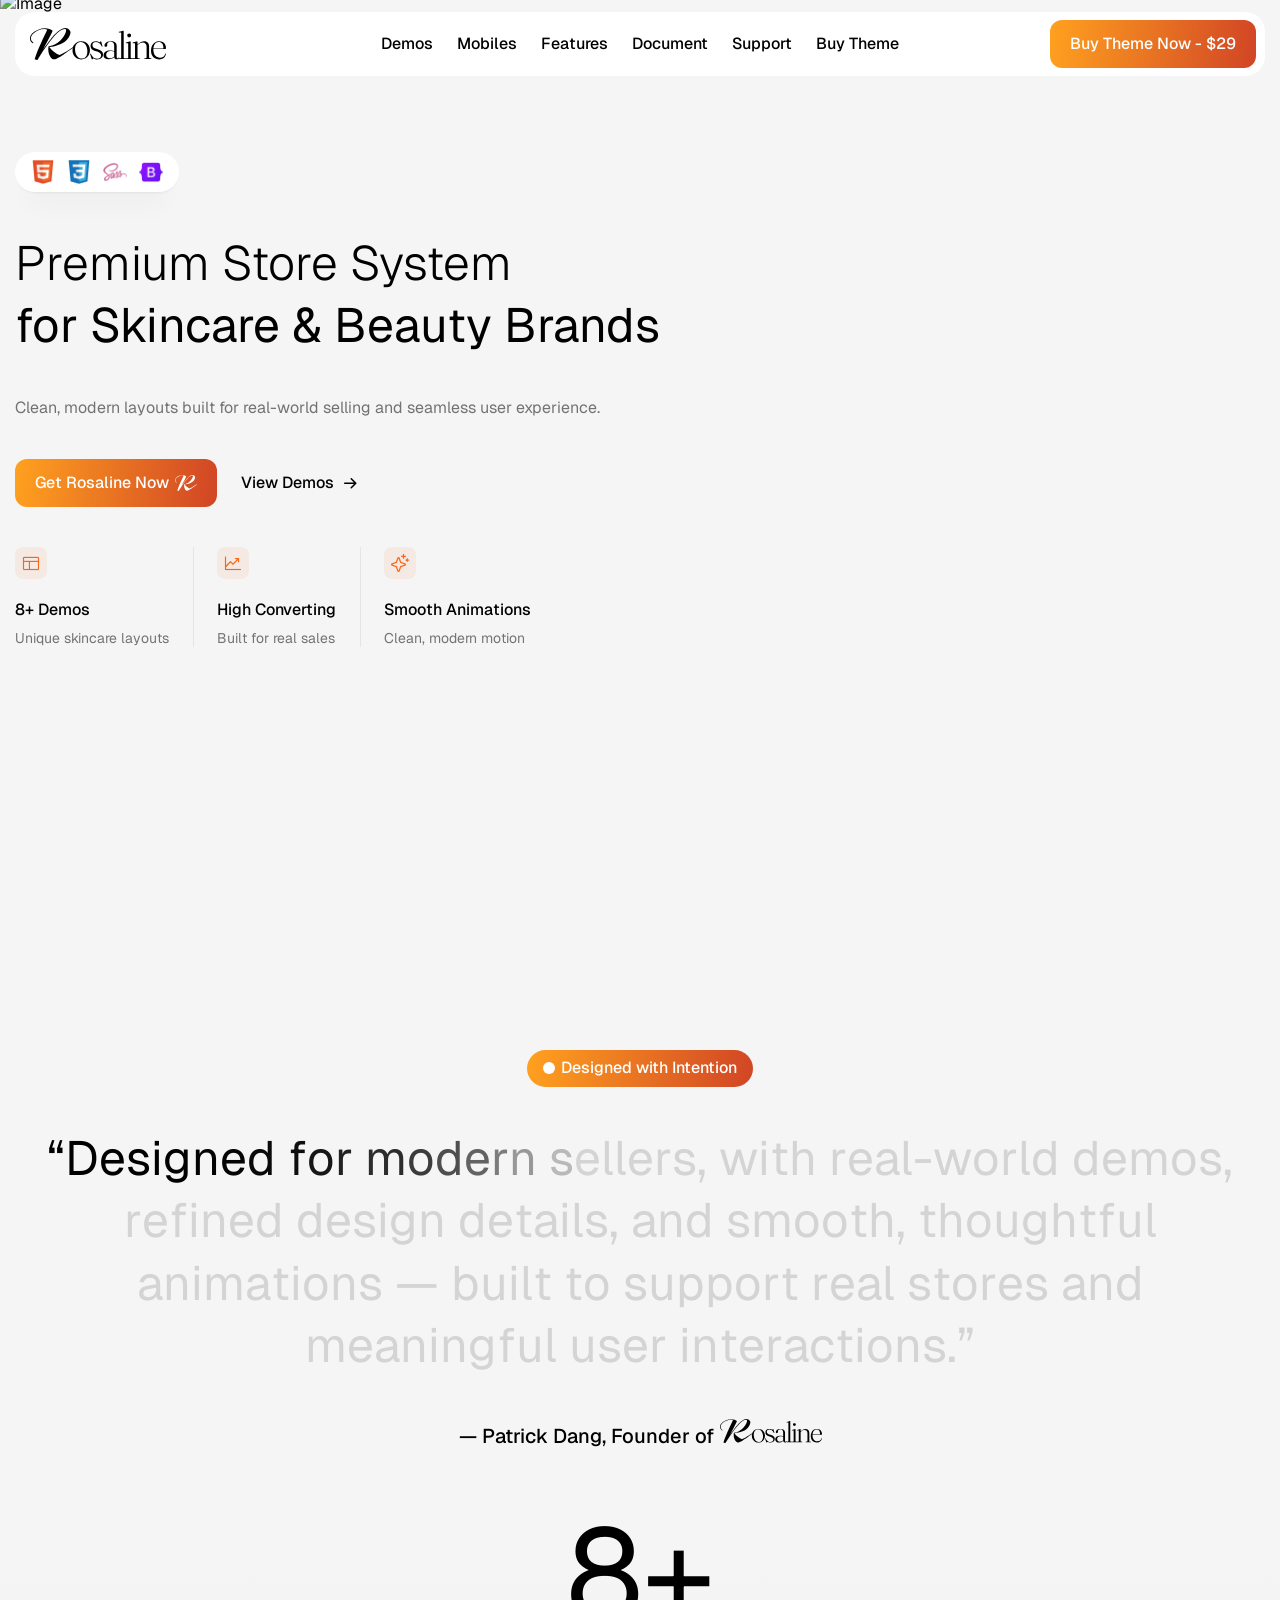
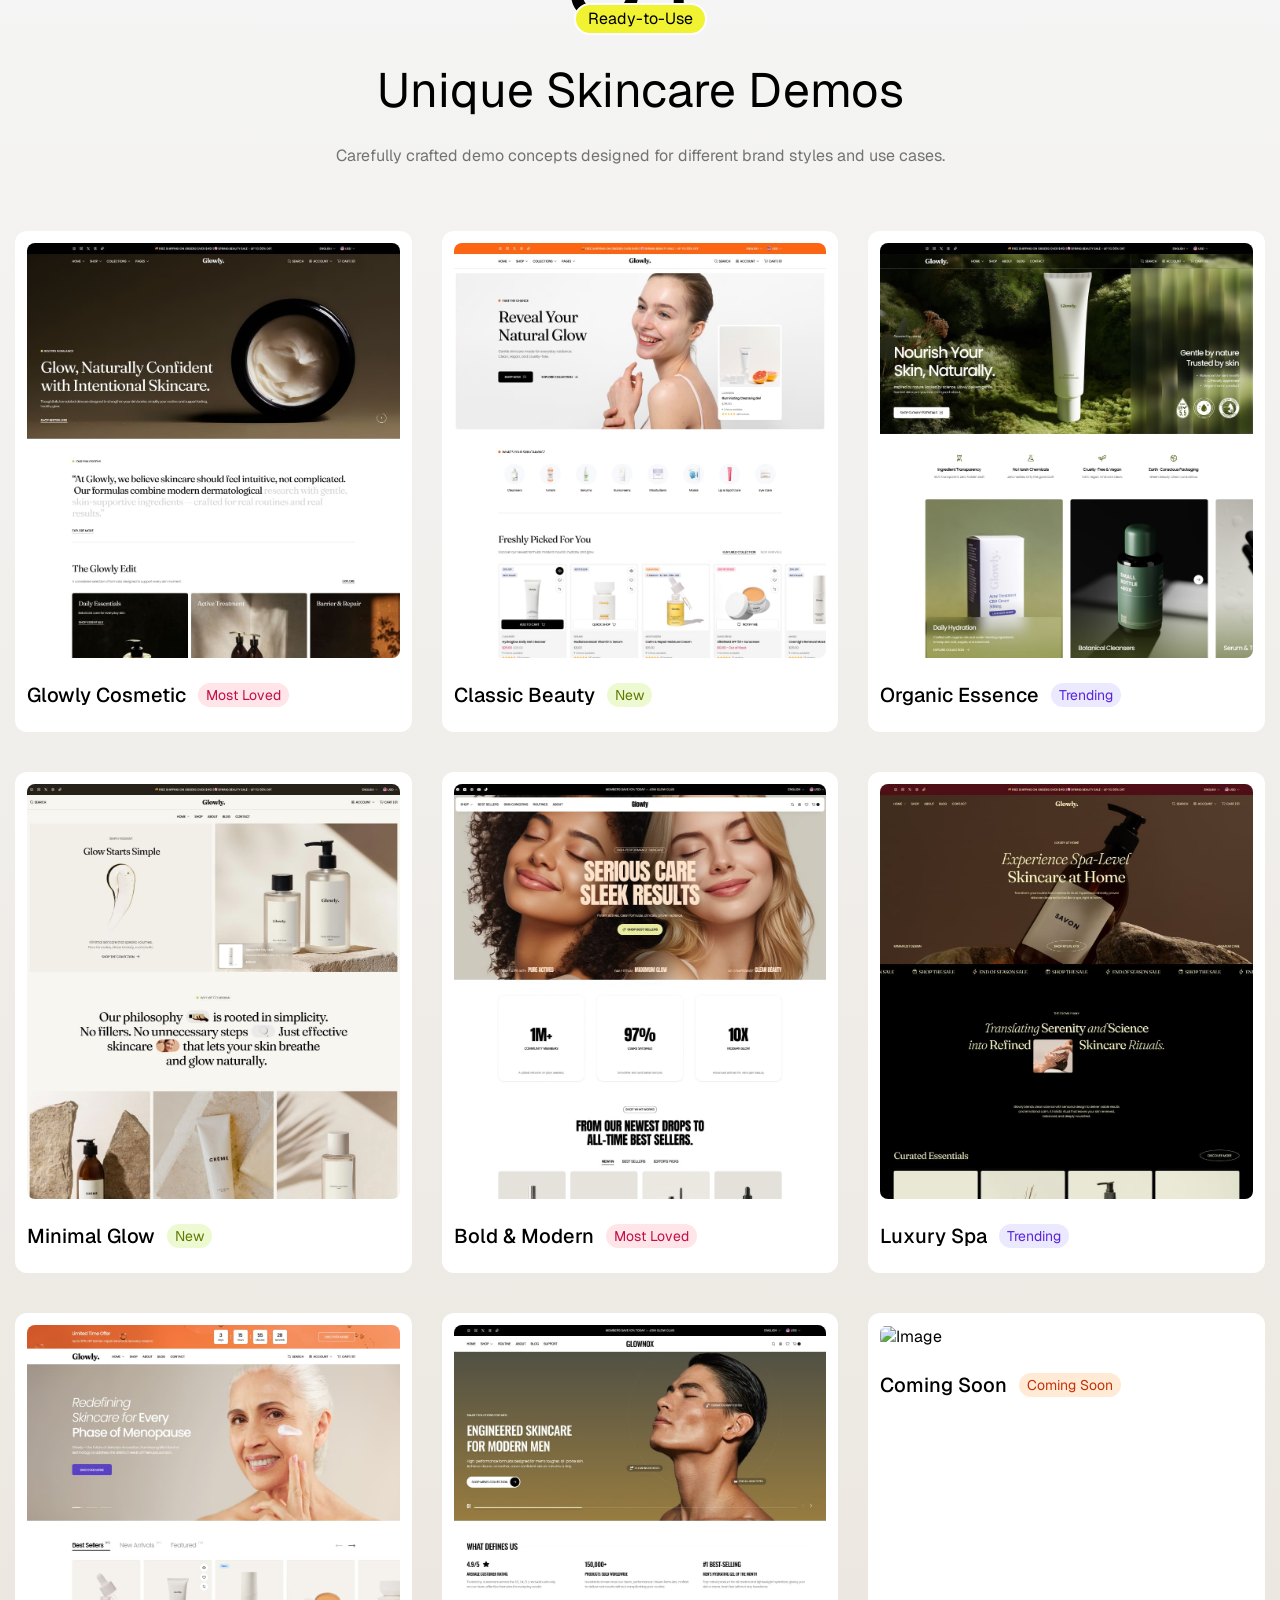
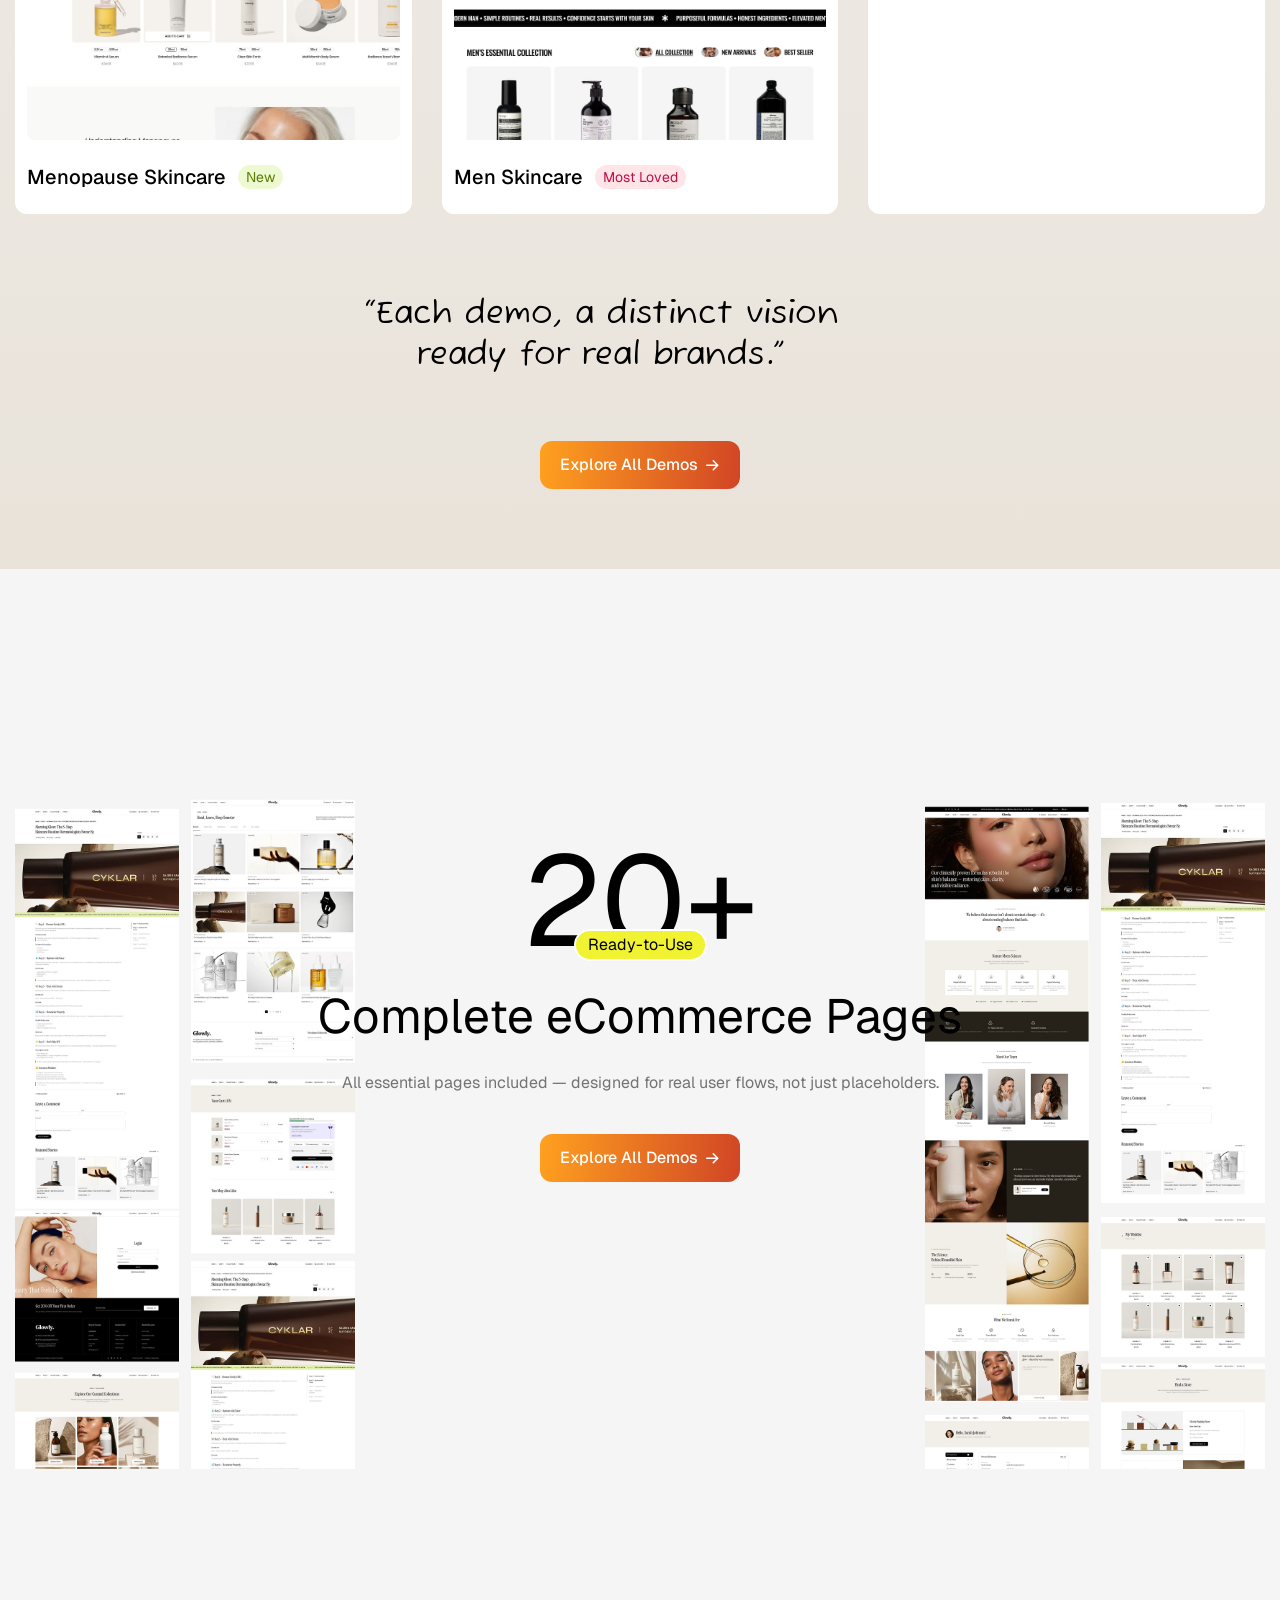
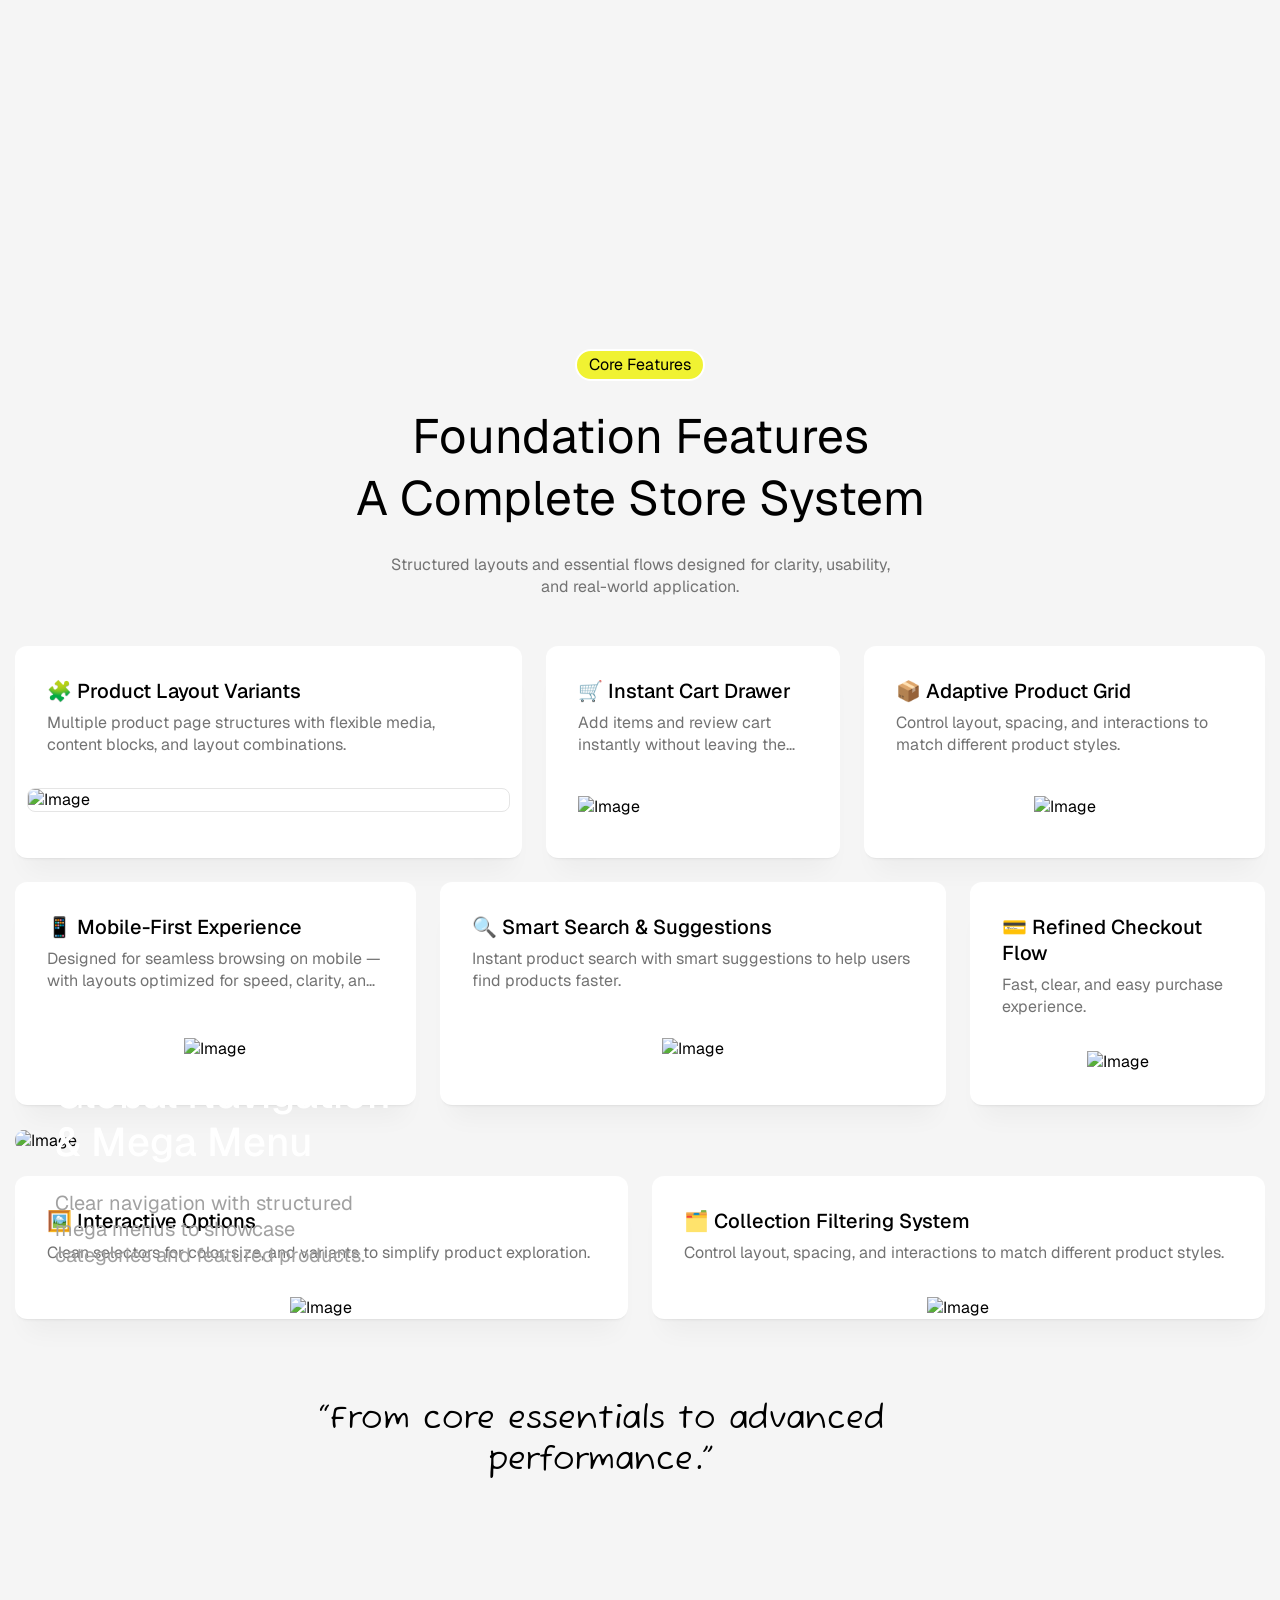
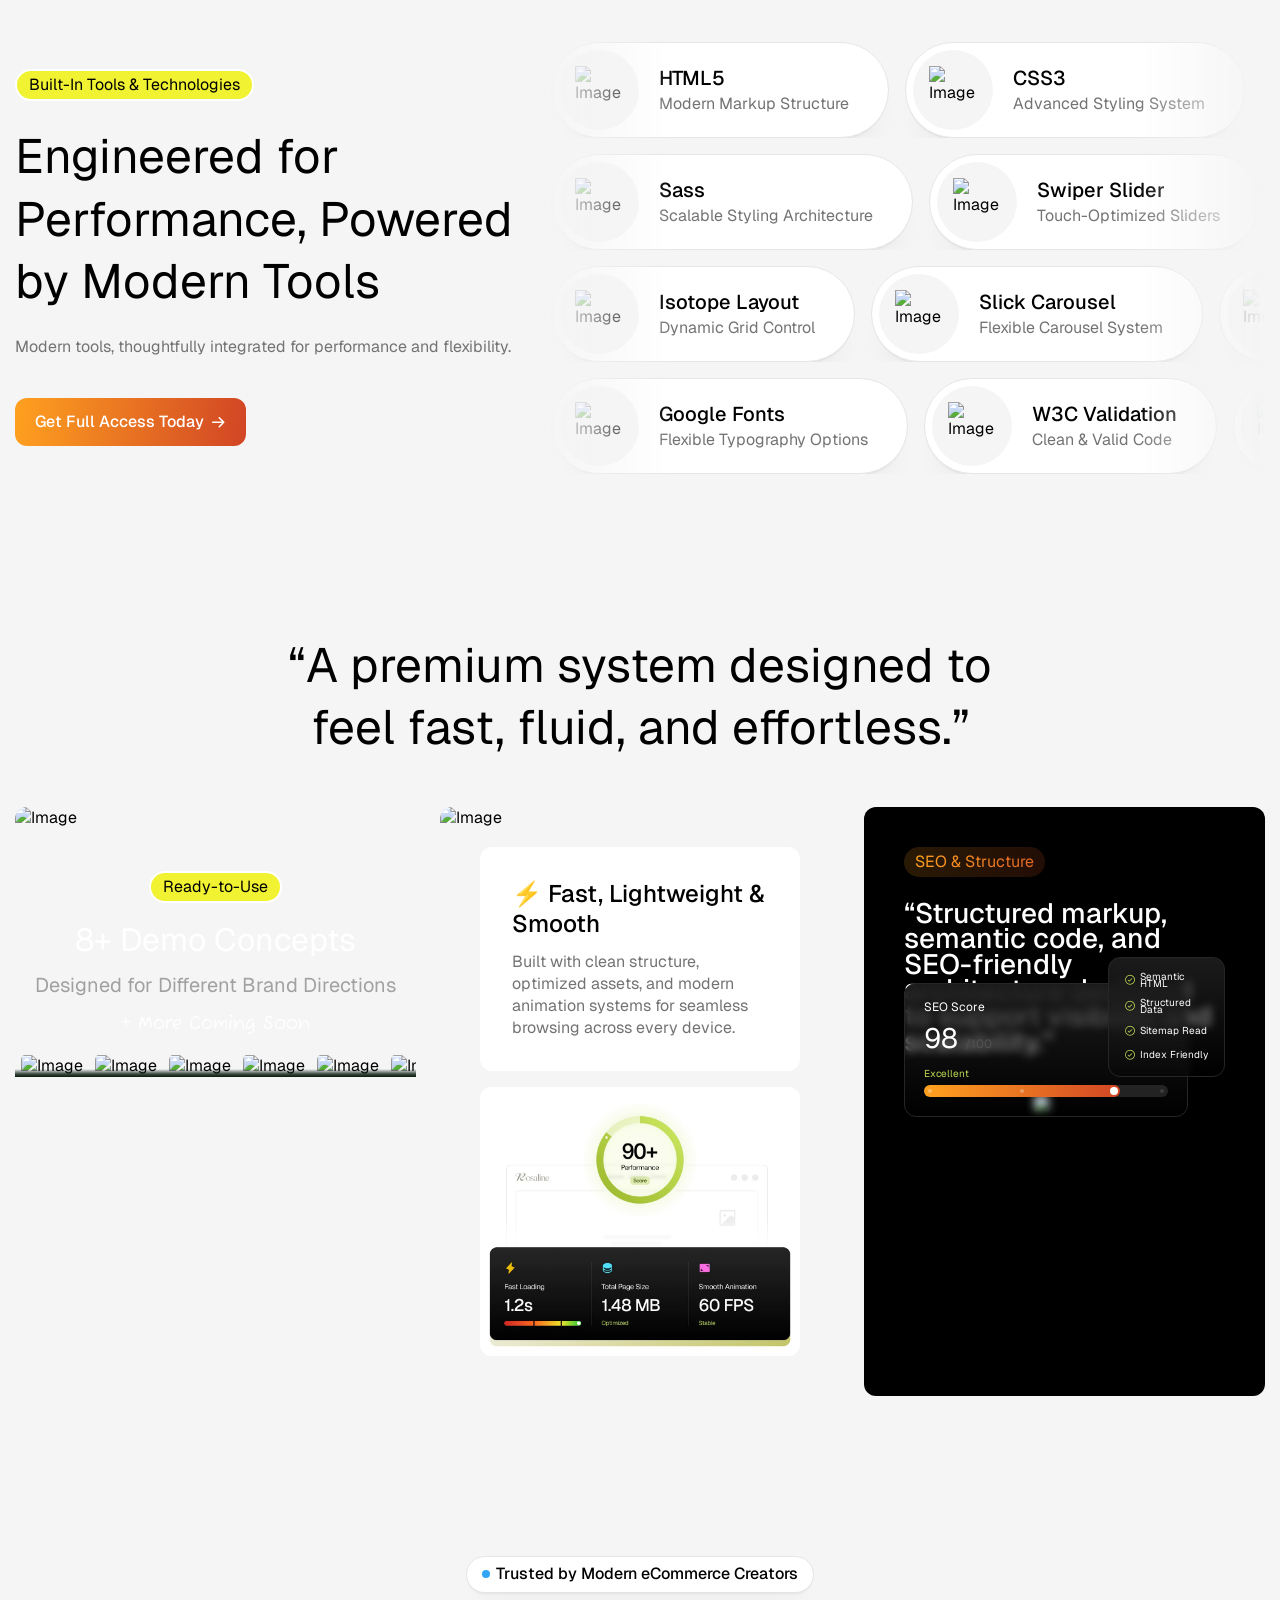
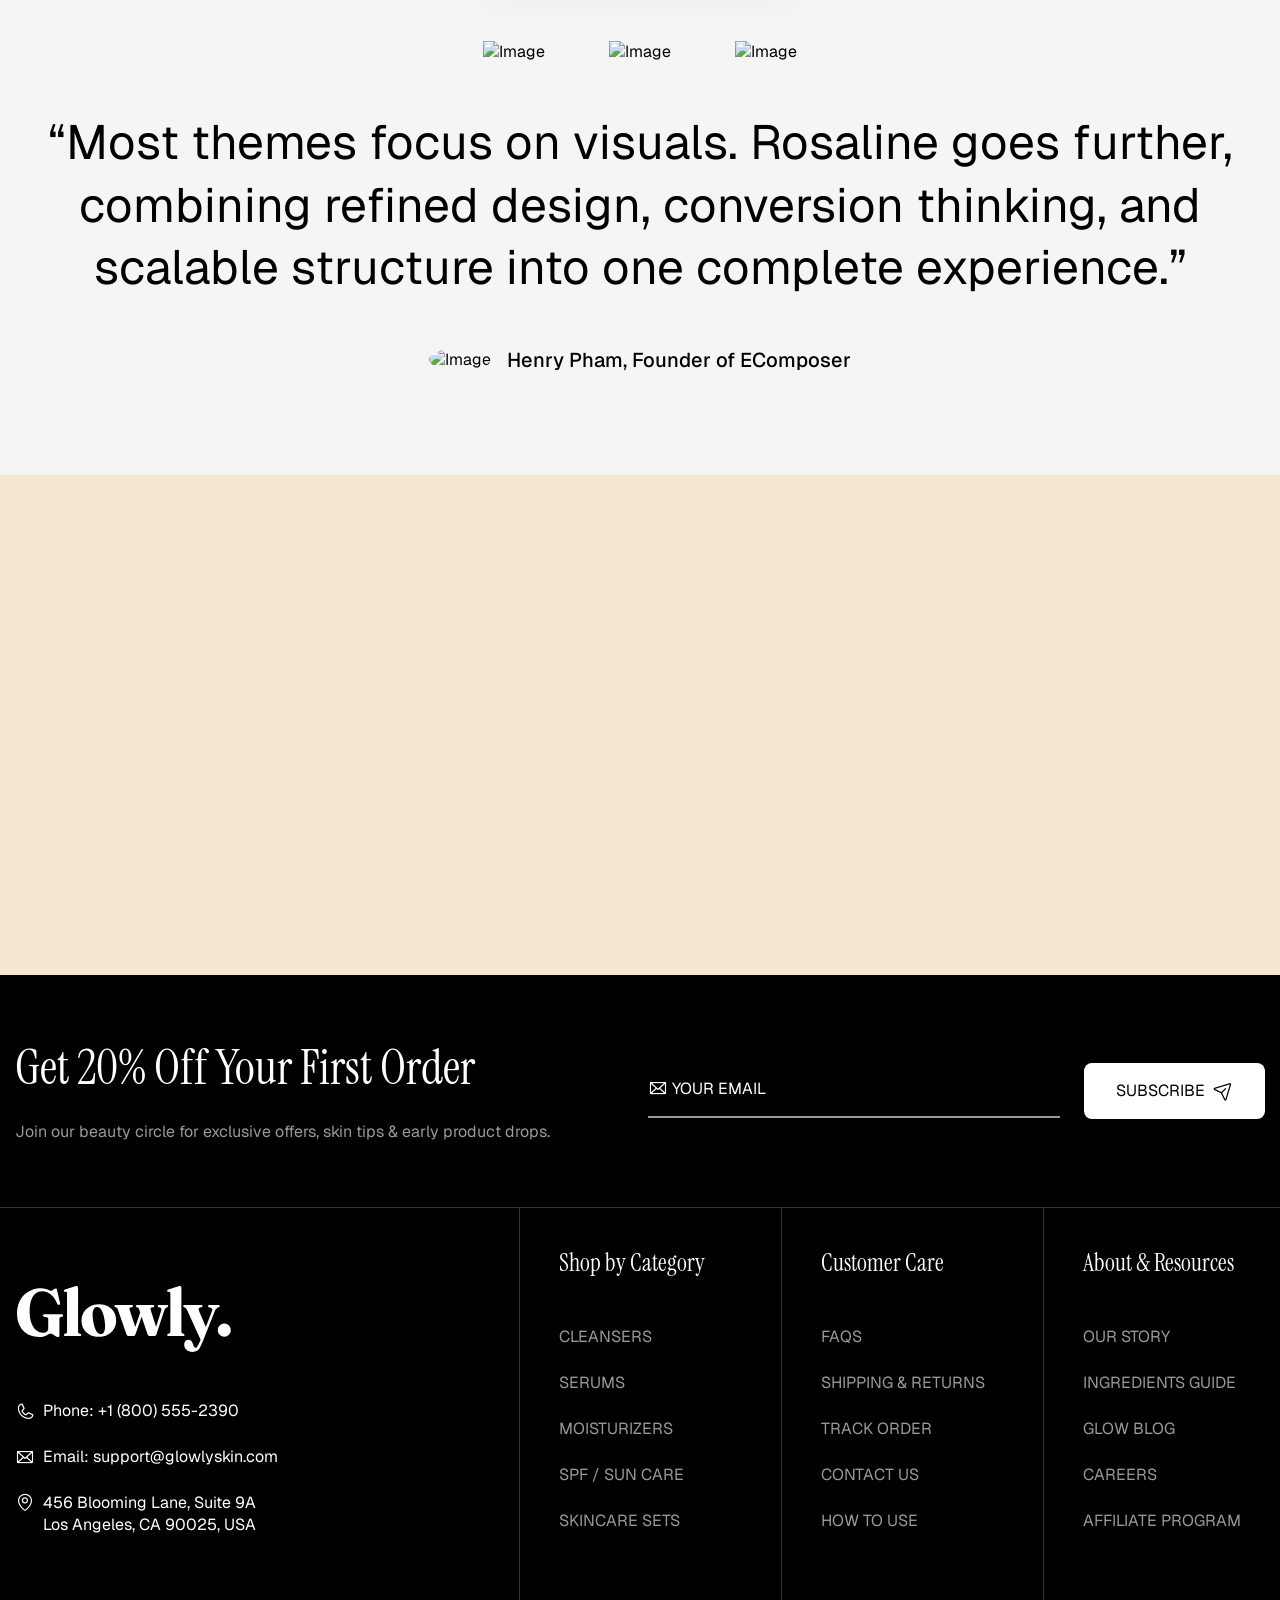
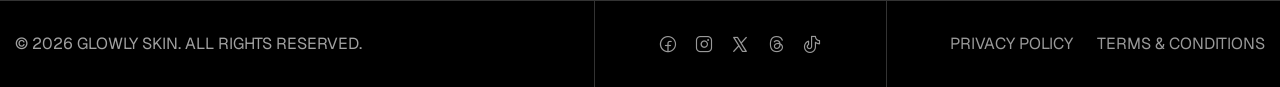
==== commit e63541ec: "up" ====
--- a/landing.html
+++ b/landing.html
@@ -1073,22 +1073,179 @@
                                     </p>
                                 </div>
                                 <div class="card-content content-2">
-                                    <div class="perform-prg">
-                                        90+ <br>
-                                        Performance <br>
-                                        Score
+                                    <div class="image">
+                                        <img loading="lazy" width="528" height="443"
+                                            src="assets/images/landing/perform-1.jpg" alt="Image">
                                     </div>
                                 </div>
                             </div>
                         </div>
                         <!-- slide 3 -->
-                        <div class="swiper-slide"></div>
+                        <div class="swiper-slide">
+                            <div class="perform-card-v3">
+                                <div class="card-badge">
+                                    <span class="text">
+                                        SEO & Structure
+                                    </span>
+                                </div>
+                                <p class="desc text-28-34 text-white fw-medium">
+                                    “Structured markup, semantic code,
+                                    and SEO-friendly architecture designed
+                                    to support visibility and scalability.”
+                                </p>
+                                <div class="group-bottom">
+                                    <div class="image">
+                                        <img loading="lazy" width="432" height="412" src="https://placehold.co/432x412"
+                                            alt="Image">
+                                    </div>
+                                    <div class="box-seo">
+                                        <p class="text-1 fs-12 lh-9 text-white mb-16">
+                                            SEO Score
+                                        </p>
+                                        <div class="score mb-16">
+                                            <span class="text-28-34 lh-20 text-white">
+                                                98
+                                            </span>
+                                            <span class="fs-12 lh-9 cl-text-15">
+                                                /100
+                                            </span>
+                                        </div>
+                                        <p class="fs-10 lh-7 mb-8 cl-text-16">
+                                            Excellent
+                                        </p>
+                                        <div class="score-prg">
+                                            <span class="prg-line">
+                                                <span class="dot"></span>
+                                            </span>
+                                        </div>
+                                    </div>
+                                    <ul class="box-benefit">
+                                        <li class="fs-10 lh-7 text-white">
+                                            <i class="icon icon-CircleCheck"></i>
+                                            Semantic HTML
+                                        </li>
+                                        <li class="fs-10 lh-7 text-white">
+                                            <i class="icon icon-CircleCheck"></i>
+                                            Structured Data
+                                        </li>
+                                        <li class="fs-10 lh-7 text-white">
+                                            <i class="icon icon-CircleCheck"></i>
+                                            Sitemap Read
+                                        </li>
+                                        <li class="fs-10 lh-7 text-white">
+                                            <i class="icon icon-CircleCheck"></i>
+                                            Index Friendly
+                                        </li>
+                                    </ul>
+                                </div>
+                            </div>
+                        </div>
                     </div>
                     <!-- <div class="sw-dot-default tf-sw-pagination"></div> -->
                 </div>
             </div>
         </div>
         <!-- /Performance -->
+        <!-- Trust -->
+        <div class="flat-spacing-3">
+            <div class="container">
+                <div class="text-center spacing-bottom-1">
+                    <div class="eyebrow-label-v2 style-2">
+                        <span class="br-dot size8x"></span>
+                        <span class="fw-medium">
+                            Trusted by Modern eCommerce Creators
+                        </span>
+                    </div>
+                </div>
+                <div class="row">
+                    <div class="col-xxl-10 mx-auto">
+                        <div class="slider-thumb-wrap">
+                            <div class="list-btn spacing-bottom-1">
+                                <div class="btn-thumbs">
+                                    <img loading="lazy" width="154" height="32" src="https://placehold.co/154x32"
+                                        alt="Image">
+                                </div>
+                                <div class="btn-thumbs">
+                                    <img loading="lazy" width="183" height="32" src="https://placehold.co/183x32"
+                                        alt="Image">
+                                </div>
+                                <div class="btn-thumbs">
+                                    <img loading="lazy" width="105" height="32" src="https://placehold.co/105x32"
+                                        alt="Image">
+                                </div>
+                            </div>
+                            <div dir="ltr" class="swiper slider-content-thumb">
+                                <div class="swiper-wrapper">
+                                    <!-- slide 1 -->
+                                    <div class="swiper-slide">
+                                        <div class="testimonial-content">
+                                            <p class="tes-text h3">
+                                                “Most themes focus on visuals. Rosaline goes further, combining refined
+                                                design,
+                                                conversion thinking, and scalable structure into one complete
+                                                experience.”
+                                            </p>
+                                            <div class="tes-author">
+                                                <div class="author_image">
+                                                    <img loading="lazy" width="48" height="48"
+                                                        src="https://placehold.co/100x100" alt="Image">
+                                                </div>
+                                                <p class="author_infor h7 fw-medium">
+                                                    Henry Pham, Founder of EComposer
+                                                </p>
+                                            </div>
+                                        </div>
+                                    </div>
+                                    <!-- slide 2 -->
+                                    <div class="swiper-slide">
+                                        <div class="testimonial-content">
+                                            <p class="tes-text h3">
+                                                “Most themes focus on visuals. Rosaline goes further, combining refined
+                                                design,
+                                                conversion thinking, and scalable structure into one complete
+                                                experience.”
+                                            </p>
+                                            <div class="tes-author">
+                                                <div class="author_image">
+                                                    <img loading="lazy" width="48" height="48"
+                                                        src="https://placehold.co/100x100" alt="Image">
+                                                </div>
+                                                <p class="author_infor h7 fw-medium">
+                                                    Henry Pham, Founder of EComposer
+                                                </p>
+                                            </div>
+                                        </div>
+                                    </div>
+                                    <!-- slide 3 -->
+                                    <div class="swiper-slide">
+                                        <div class="testimonial-content">
+                                            <p class="tes-text h3">
+                                                “Most themes focus on visuals. Rosaline goes further, combining refined
+                                                design,
+                                                conversion thinking, and scalable structure into one complete
+                                                experience.”
+                                            </p>
+                                            <div class="tes-author">
+                                                <div class="author_image">
+                                                    <img loading="lazy" width="48" height="48"
+                                                        src="https://placehold.co/100x100" alt="Image">
+                                                </div>
+                                                <p class="author_infor h7 fw-medium">
+                                                    Henry Pham, Founder of EComposer
+                                                </p>
+                                            </div>
+                                        </div>
+                                    </div>
+                                </div>
+                                <!-- <div class="sw-dot-default tf-sw-pagination"></div> -->
+                            </div>
+
+                        </div>
+                    </div>
+                </div>
+            </div>
+        </div>
+        <!-- /Trust -->
 
 
         <div style="height: 500px; background: #F7E6D2;"></div>
--- a/assets/css/styles.css
+++ b/assets/css/styles.css
@@ -41,6 +41,8 @@
   --text-12: #EAECA1;
   --text-13: #BEA98A;
   --text-14: #5A42C4;
+  --text-15: #525252;
+  --text-16: #C1DE56;
   --bg: #F2EFE8;
   --bg-2: #F5F5F5;
   --bg-3: #E3F0AC;
@@ -941,10 +943,42 @@
 }
 
 /* Line height */
+.lh-1 {
+  line-height: 1px !important;
+}
+
+.lh-2 {
+  line-height: 2px !important;
+}
+
+.lh-3 {
+  line-height: 3px !important;
+}
+
+.lh-4 {
+  line-height: 4px !important;
+}
+
+.lh-5 {
+  line-height: 5px !important;
+}
+
+.lh-6 {
+  line-height: 6px !important;
+}
+
+.lh-7 {
+  line-height: 7px !important;
+}
+
 .lh-8 {
   line-height: 8px !important;
 }
 
+.lh-9 {
+  line-height: 9px !important;
+}
+
 .lh-10 {
   line-height: 10px !important;
 }
@@ -953,6 +987,10 @@
   line-height: 11px !important;
 }
 
+.lh-12 {
+  line-height: 12px !important;
+}
+
 .lh-13 {
   line-height: 13px !important;
 }
@@ -961,6 +999,18 @@
   line-height: 14px !important;
 }
 
+.lh-15 {
+  line-height: 15px !important;
+}
+
+.lh-16 {
+  line-height: 16px !important;
+}
+
+.lh-17 {
+  line-height: 17px !important;
+}
+
 .lh-18 {
   line-height: 18px !important;
 }
@@ -973,10 +1023,18 @@
   line-height: 20px !important;
 }
 
+.lh-21 {
+  line-height: 21px !important;
+}
+
 .lh-22 {
   line-height: 22px !important;
 }
 
+.lh-23 {
+  line-height: 23px !important;
+}
+
 .lh-24 {
   line-height: 24px !important;
 }
@@ -989,12 +1047,24 @@
   line-height: 26px !important;
 }
 
+.lh-27 {
+  line-height: 27px !important;
+}
+
 .lh-28 {
   line-height: 28px !important;
 }
 
+.lh-29 {
+  line-height: 29px !important;
+}
+
 .lh-30 {
   line-height: 30px !important;
+}
+
+.lh-31 {
+  line-height: 31px !important;
 }
 
 .lh-32 {
@@ -1660,14 +1730,6 @@
   color: var(--text-3) !important;
 }
 
-.cl-text-3_48 {
-  color: var(--text-3_48) !important;
-}
-
-.cl-text-3_64 {
-  color: var(--text-3_64) !important;
-}
-
 .cl-text-4 {
   color: var(--text-4) !important;
 }
@@ -1714,6 +1776,26 @@
 
 .cl-text-15 {
   color: var(--text-15) !important;
+}
+
+.cl-text-16 {
+  color: var(--text-16) !important;
+}
+
+.cl-text-17 {
+  color: var(--text-17) !important;
+}
+
+.cl-text-18 {
+  color: var(--text-18) !important;
+}
+
+.cl-text-19 {
+  color: var(--text-19) !important;
+}
+
+.cl-text-20 {
+  color: var(--text-20) !important;
 }
 
 .cl-text-line {
@@ -23772,6 +23854,22 @@
   padding-left: 16px;
   padding-right: 16px;
 }
+.eyebrow-label-v2.style-2 {
+  background: var(--white);
+  align-items: center;
+  gap: 6px;
+  height: 37px;
+  padding-left: 15px;
+  padding-right: 15px;
+  box-shadow: 0px 24px 24px -12px var(--elevationshadow), 0px 3px 3px -1.5px var(--elevationshadow), 0px 1px 1px -0.5px var(--elevationshadow);
+  border: 1px solid var(--line-6);
+}
+.eyebrow-label-v2.style-2::before {
+  display: none;
+}
+.eyebrow-label-v2.style-2 .br-dot {
+  background: #31A6F4;
+}
 
 .section-design-testimonial .content {
   display: grid;
@@ -24262,6 +24360,12 @@
 .perform-card .card-img-bg {
   position: absolute;
   inset: 0;
+  display: flex;
+}
+.perform-card .card-img-bg img {
+  width: 100%;
+  height: 100%;
+  object-fit: cover;
 }
 .perform-card .card-content {
   position: relative;
@@ -24302,25 +24406,200 @@
   border-radius: 6px;
   overflow: hidden;
 }
-
 .perform-card-v2 {
   position: relative;
   border-radius: 12px;
   overflow: hidden;
   padding: 40px;
+  display: grid;
+  gap: 16px;
 }
 .perform-card-v2 .card-img-bg {
   position: absolute;
   inset: 0;
+  display: flex;
+}
+.perform-card-v2 .card-img-bg img {
+  width: 100%;
+  height: 100%;
+  object-fit: cover;
 }
 .perform-card-v2 .card-content {
   position: relative;
   z-index: 1;
   background: var(--white);
   border-radius: 12px;
+  overflow: hidden;
 }
 .perform-card-v2 .card-content.content-1 {
   padding: 32px;
 }
 
+.perform-card-v3 {
+  background: var(--black);
+  padding: 20px;
+  border-radius: 12px;
+}
+.perform-card-v3 .card-badge {
+  padding: 4px 11px;
+  background: linear-gradient(92.83deg, rgba(255, 161, 31, 0.16) 0%, rgba(210, 70, 37, 0.16) 117.77%);
+  border-radius: 99px;
+  overflow: hidden;
+  margin-bottom: 24px;
+  display: inline-flex;
+  position: relative;
+}
+.perform-card-v3 .card-badge .text {
+  background: linear-gradient(92.13deg, #FFA11F 0%, #D24625 149.12%);
+  -webkit-background-clip: text;
+  -webkit-text-fill-color: transparent;
+  background-clip: text;
+  color: transparent;
+}
+.perform-card-v3 .desc {
+  margin-bottom: 40px;
+}
+.perform-card-v3 .box-seo {
+  padding: 19px;
+  border: 1px solid #262626;
+  border-radius: 12px;
+  background: linear-gradient(180deg, #1B1B1B 0%, rgba(27, 27, 27, 0) 100%);
+  backdrop-filter: blur(4px);
+  max-width: 284px;
+  width: 100%;
+}
+.perform-card-v3 .box-seo .score-prg {
+  height: 12px;
+  border-radius: 99px;
+  background: rgba(255, 255, 255, 0.1215686275);
+  position: relative;
+}
+.perform-card-v3 .box-seo .score-prg::after {
+  content: "";
+  position: absolute;
+  width: 4px;
+  height: 4px;
+  right: 4px;
+  top: 50%;
+  transform: translateY(-50%);
+  border-radius: 50%;
+  background: rgba(255, 255, 255, 0.1215686275);
+}
+.perform-card-v3 .box-seo .score-prg .prg-line {
+  position: absolute;
+  left: 0;
+  top: 0;
+  bottom: 0;
+  width: 80%;
+  background: linear-gradient(91.95deg, #FFA11F 0%, #D24625 100%);
+  border-radius: 99px;
+}
+.perform-card-v3 .box-seo .score-prg .prg-line::after, .perform-card-v3 .box-seo .score-prg .prg-line::before {
+  content: "";
+  position: absolute;
+  width: 4px;
+  height: 4px;
+  top: 50%;
+  transform: translateY(-50%);
+  border-radius: 50%;
+  background: rgba(255, 255, 255, 0.3019607843);
+  z-index: 1;
+}
+.perform-card-v3 .box-seo .score-prg .prg-line::before {
+  left: 4px;
+}
+.perform-card-v3 .box-seo .score-prg .prg-line::after {
+  left: 50%;
+  transform: translate(-50%, -50%);
+}
+.perform-card-v3 .box-seo .score-prg .prg-line .dot {
+  position: absolute;
+  aspect-ratio: 1;
+  border-radius: 50%;
+  background: var(--white);
+  top: 2px;
+  right: 2px;
+  bottom: 2px;
+}
+.perform-card-v3 .box-benefit {
+  padding: 15px;
+  border: 1px solid #262626;
+  border-radius: 12px;
+  background: linear-gradient(180deg, #1B1B1B 0%, rgba(27, 27, 27, 0) 100%);
+  backdrop-filter: blur(4px);
+  display: grid;
+  gap: 12px;
+  max-width: 117px;
+  width: 100%;
+}
+.perform-card-v3 .box-benefit li {
+  display: flex;
+  align-items: center;
+  gap: 4px;
+}
+.perform-card-v3 .box-benefit li .icon {
+  font-size: 12px;
+  color: #C1DE56;
+}
+.perform-card-v3 .group-bottom {
+  position: relative;
+  display: flex;
+  justify-content: center;
+}
+.perform-card-v3 .group-bottom .box-seo {
+  position: absolute;
+  left: 0;
+  bottom: 0;
+}
+.perform-card-v3 .group-bottom .box-benefit {
+  position: absolute;
+  right: 0;
+  bottom: 40px;
+}
+@media (min-width: 1200px) {
+  .perform-card-v3 {
+    padding: 40px;
+  }
+}
+
+.slider-thumb-wrap .list-btn {
+  display: flex;
+  align-items: center;
+  justify-content: center;
+  gap: 32px;
+}
+.slider-thumb-wrap .list-btn .btn-thumbs {
+  cursor: pointer;
+}
+.slider-thumb-wrap .testimonial-content {
+  display: grid;
+  place-items: center;
+}
+.slider-thumb-wrap .testimonial-content .tes-text {
+  margin-bottom: 24px;
+  text-align: center;
+}
+.slider-thumb-wrap .testimonial-content .tes-author {
+  display: flex;
+  align-items: center;
+  gap: 16px;
+}
+.slider-thumb-wrap .testimonial-content .author_image {
+  border-radius: 50%;
+  overflow: hidden;
+}
+@media (min-width: 1200px) {
+  .slider-thumb-wrap .list-btn {
+    gap: 64px;
+  }
+  .slider-thumb-wrap .testimonial-content .tes-text {
+    margin-bottom: 48px;
+  }
+}
+@media (max-width: 991px) {
+  .slider-thumb-wrap .list-btn {
+    gap: 16px;
+  }
+}
+
 /*# sourceMappingURL=styles.css.map */
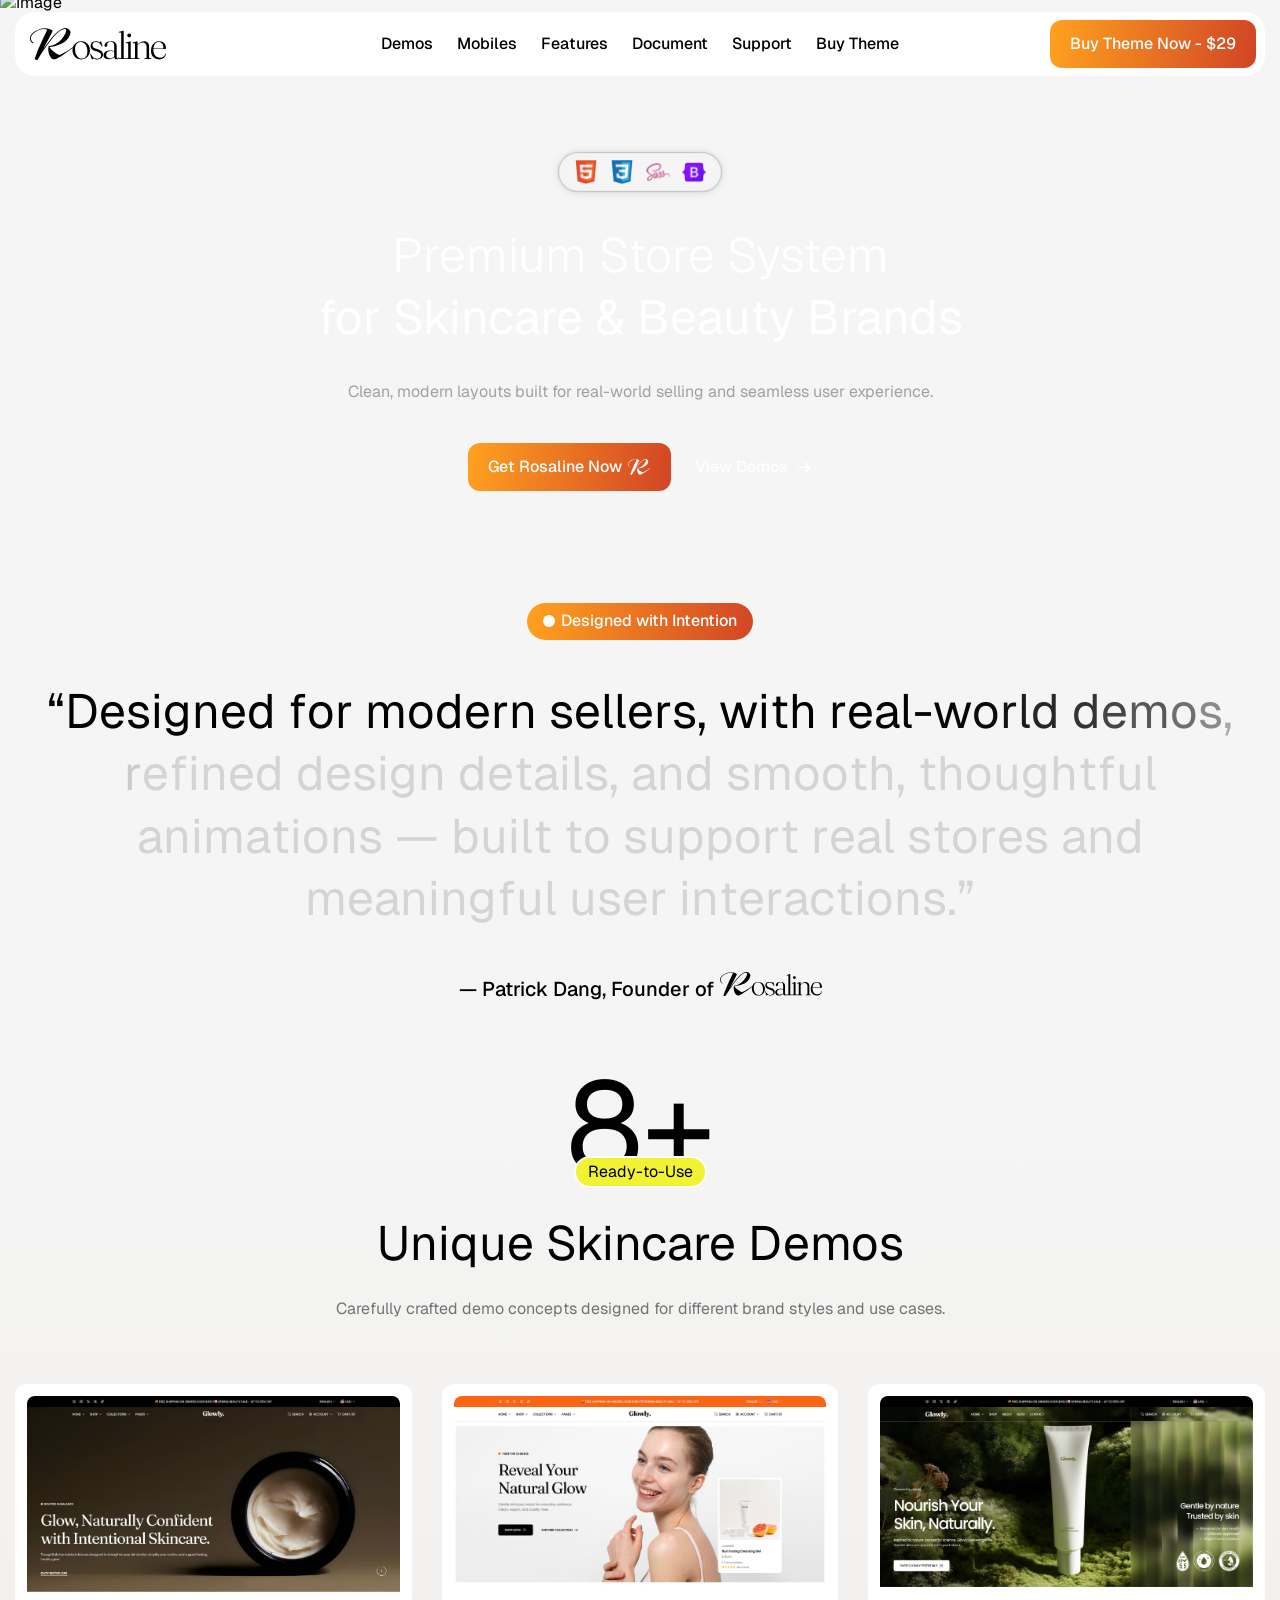
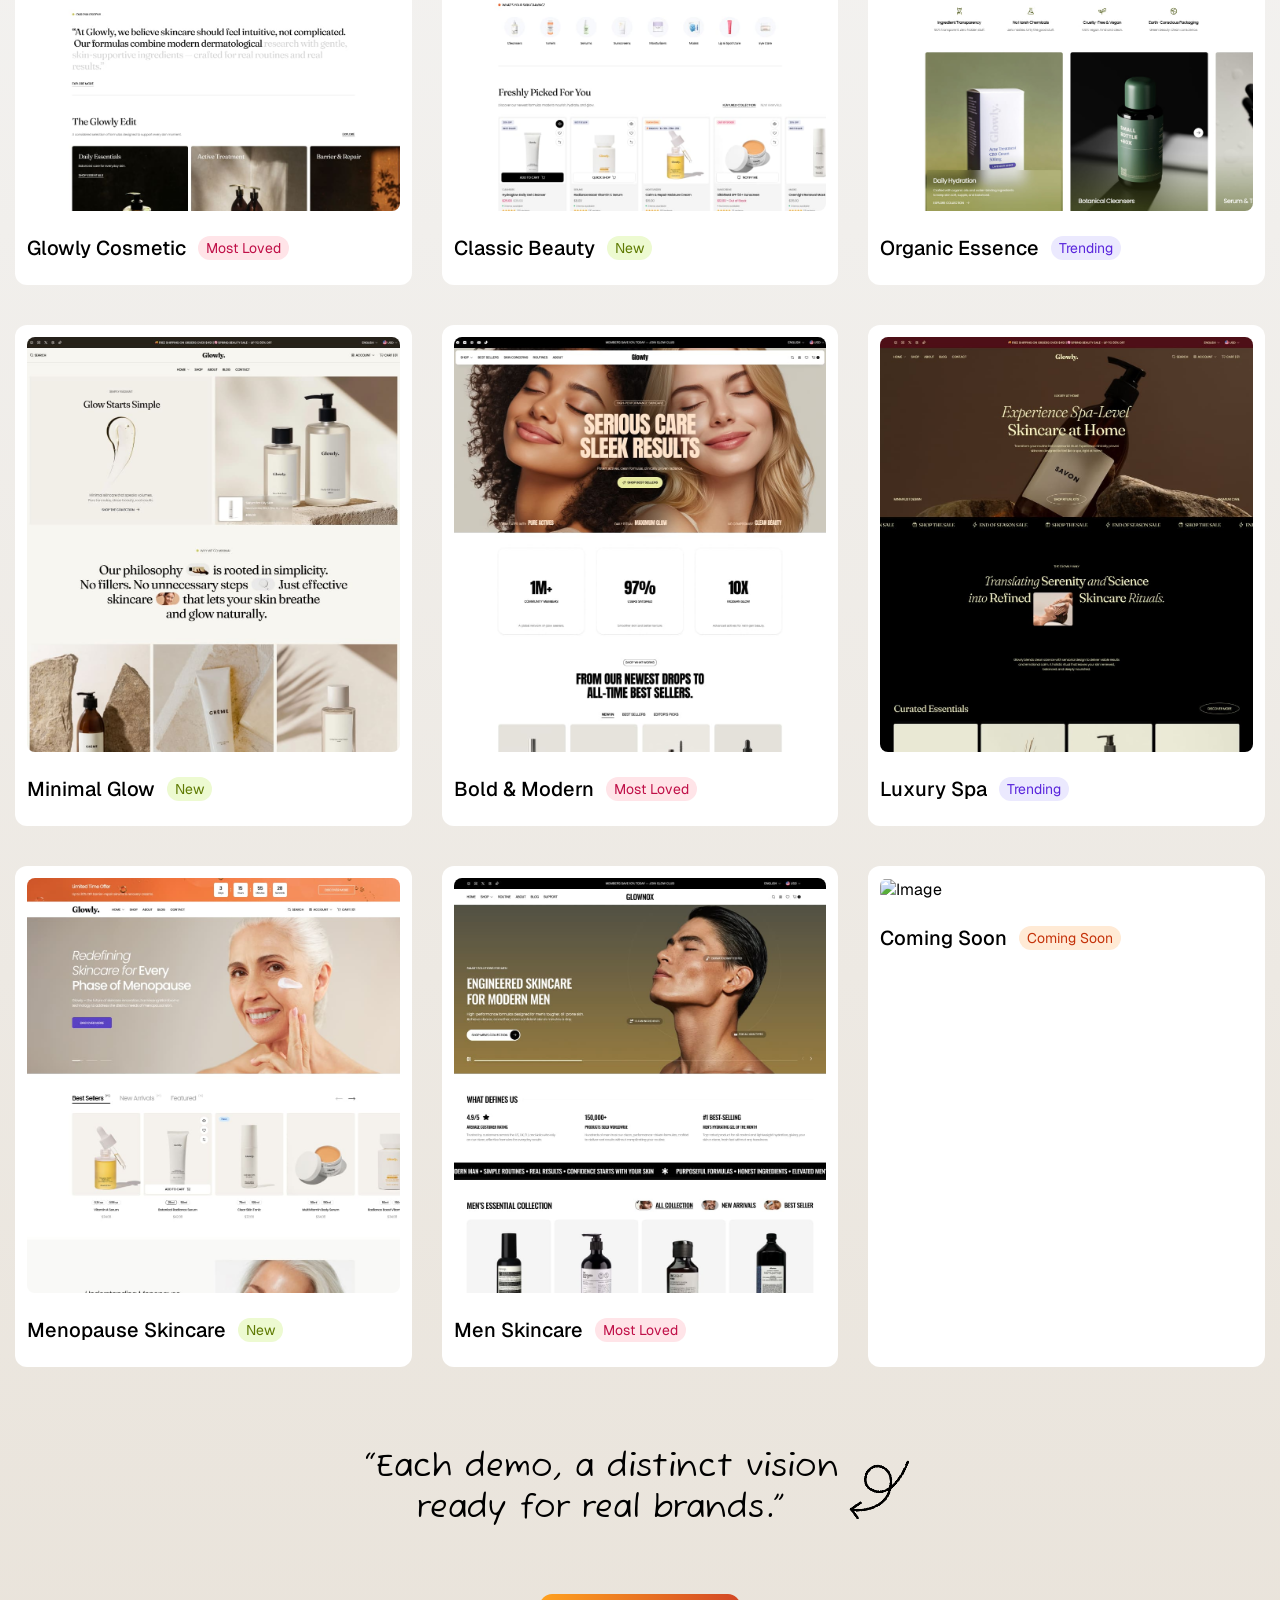
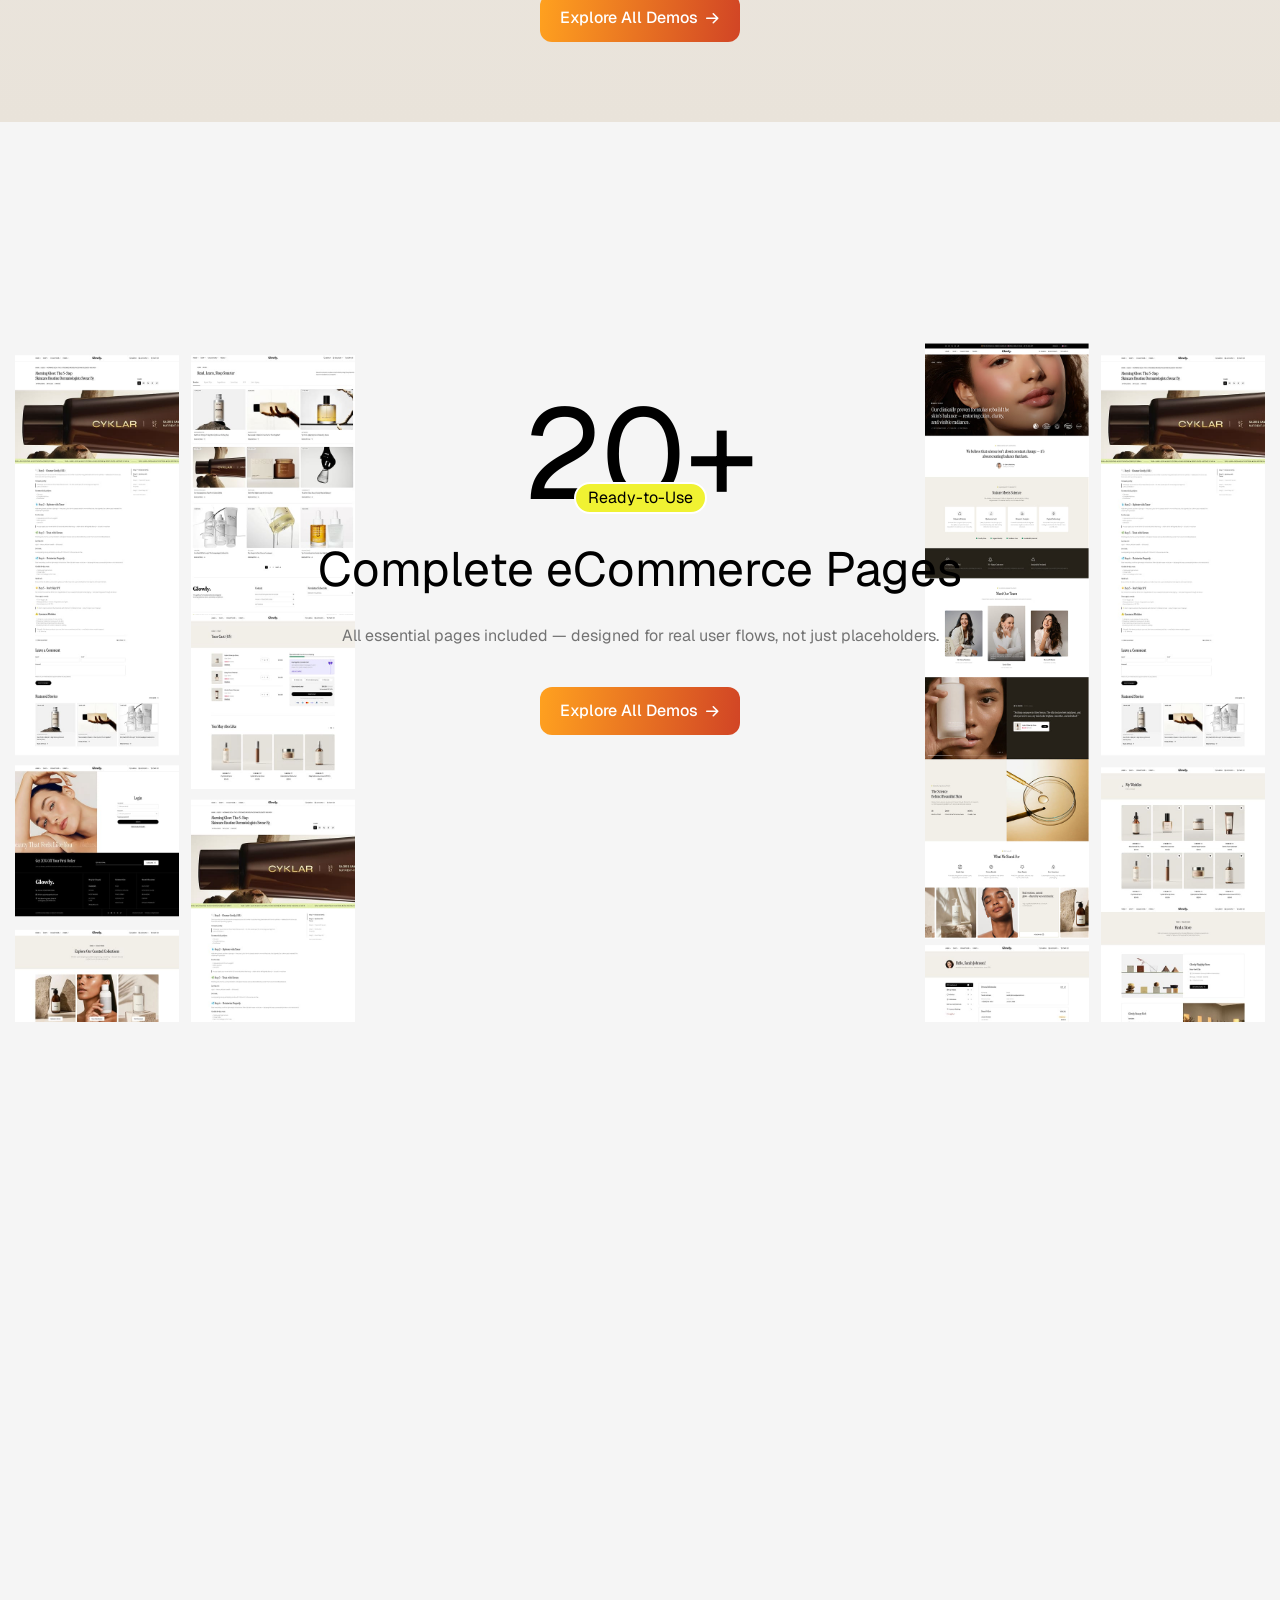
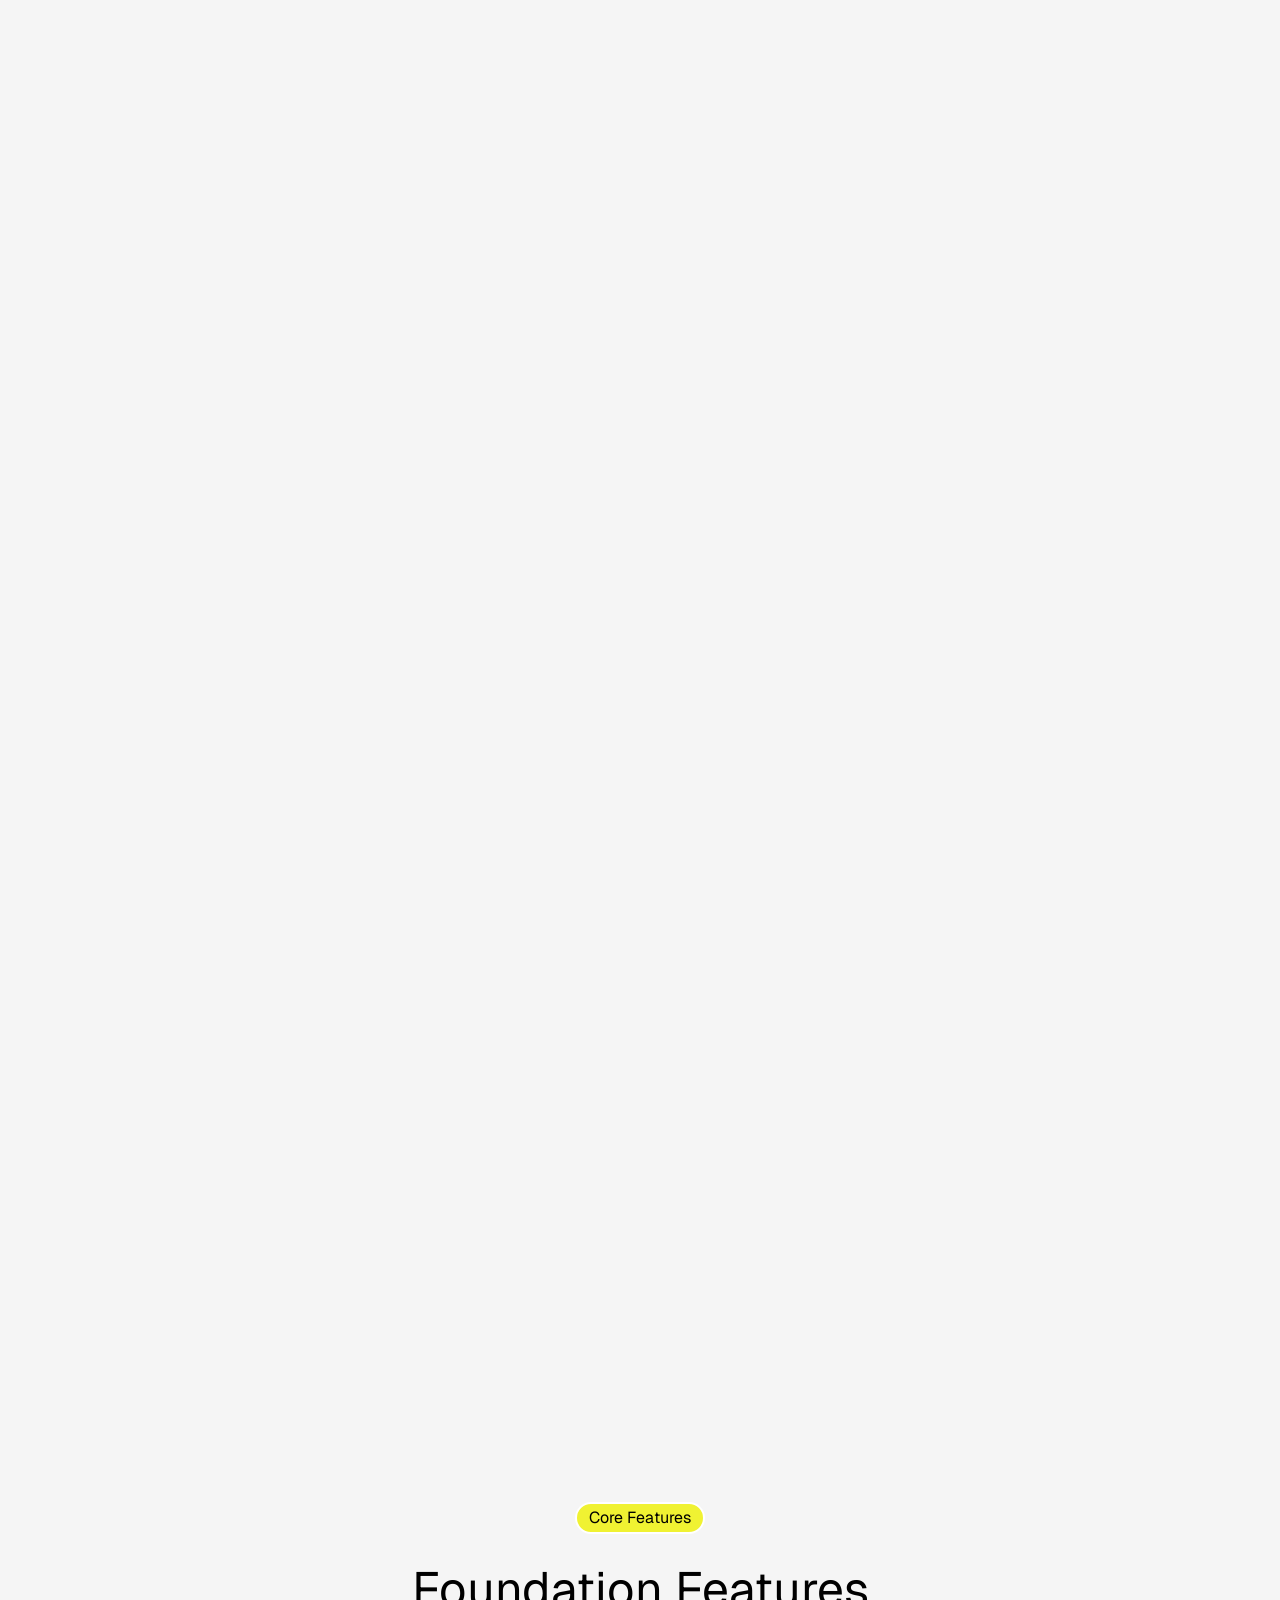
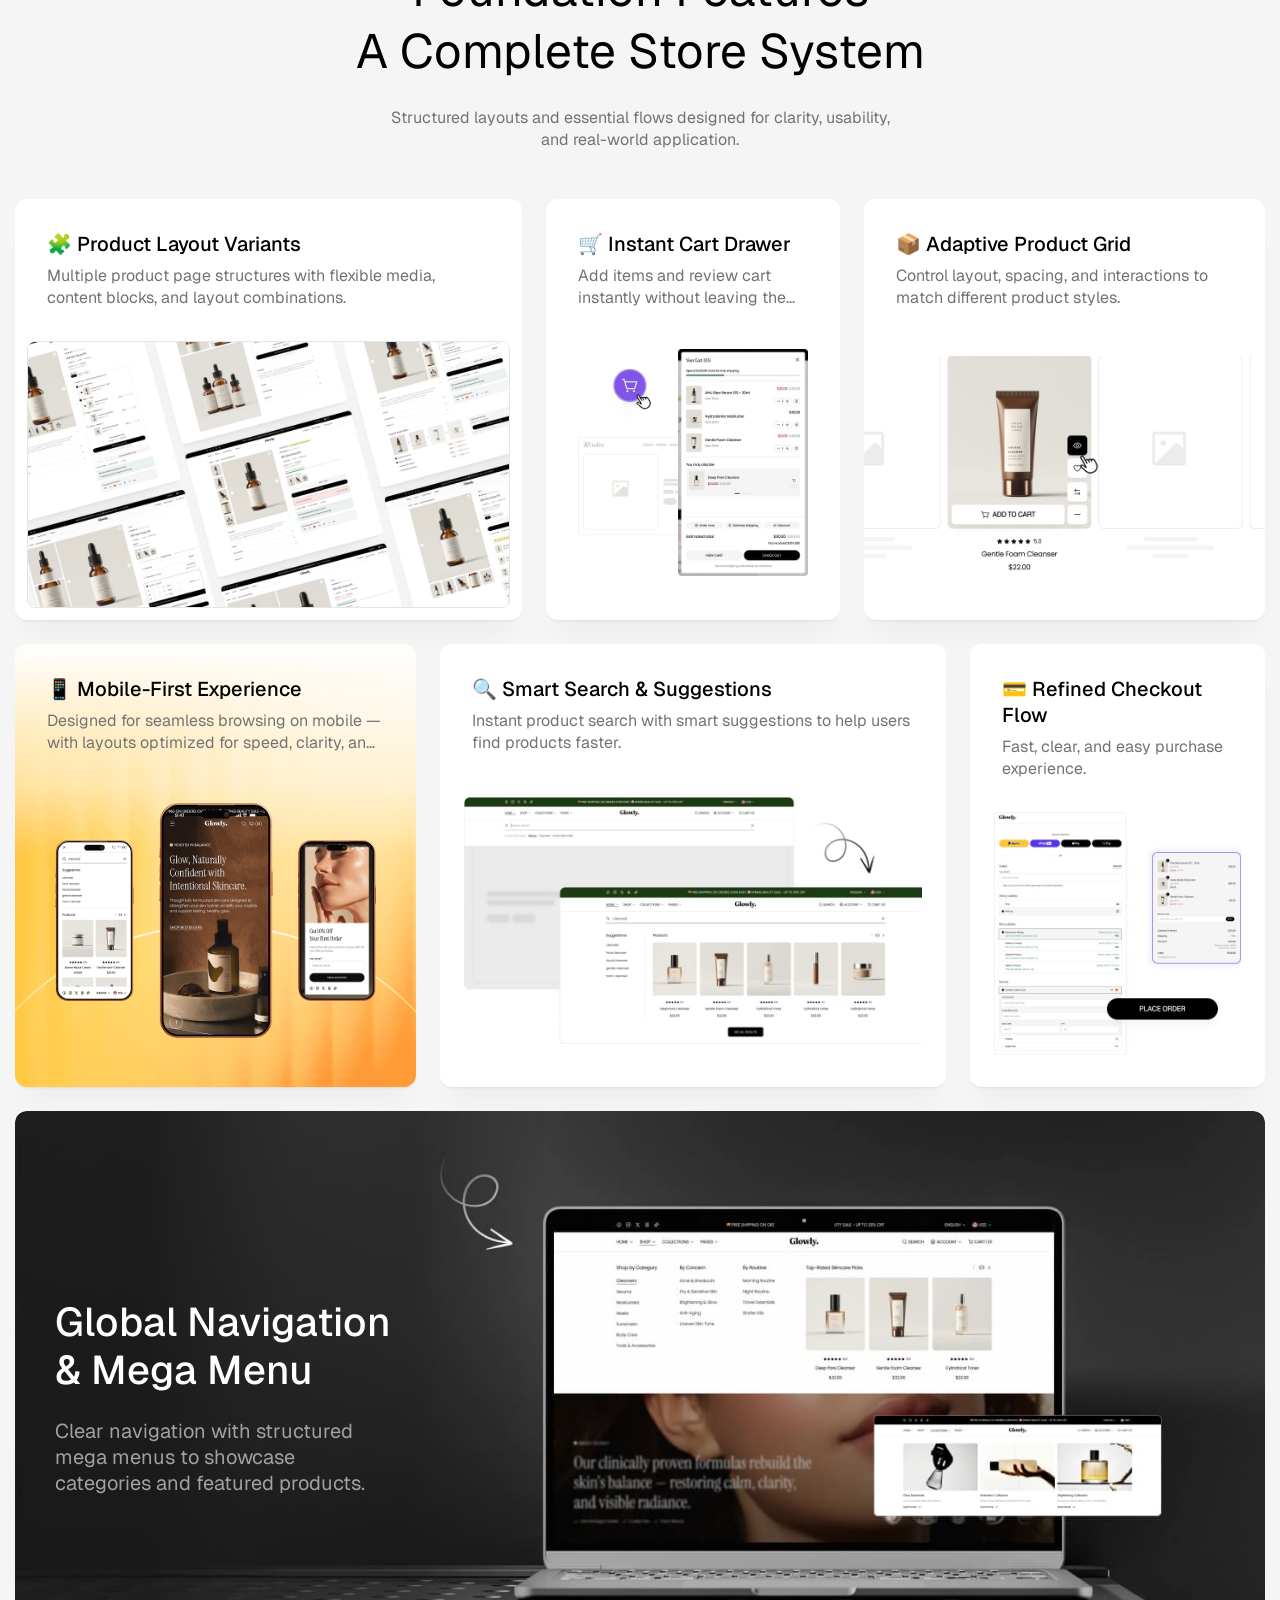
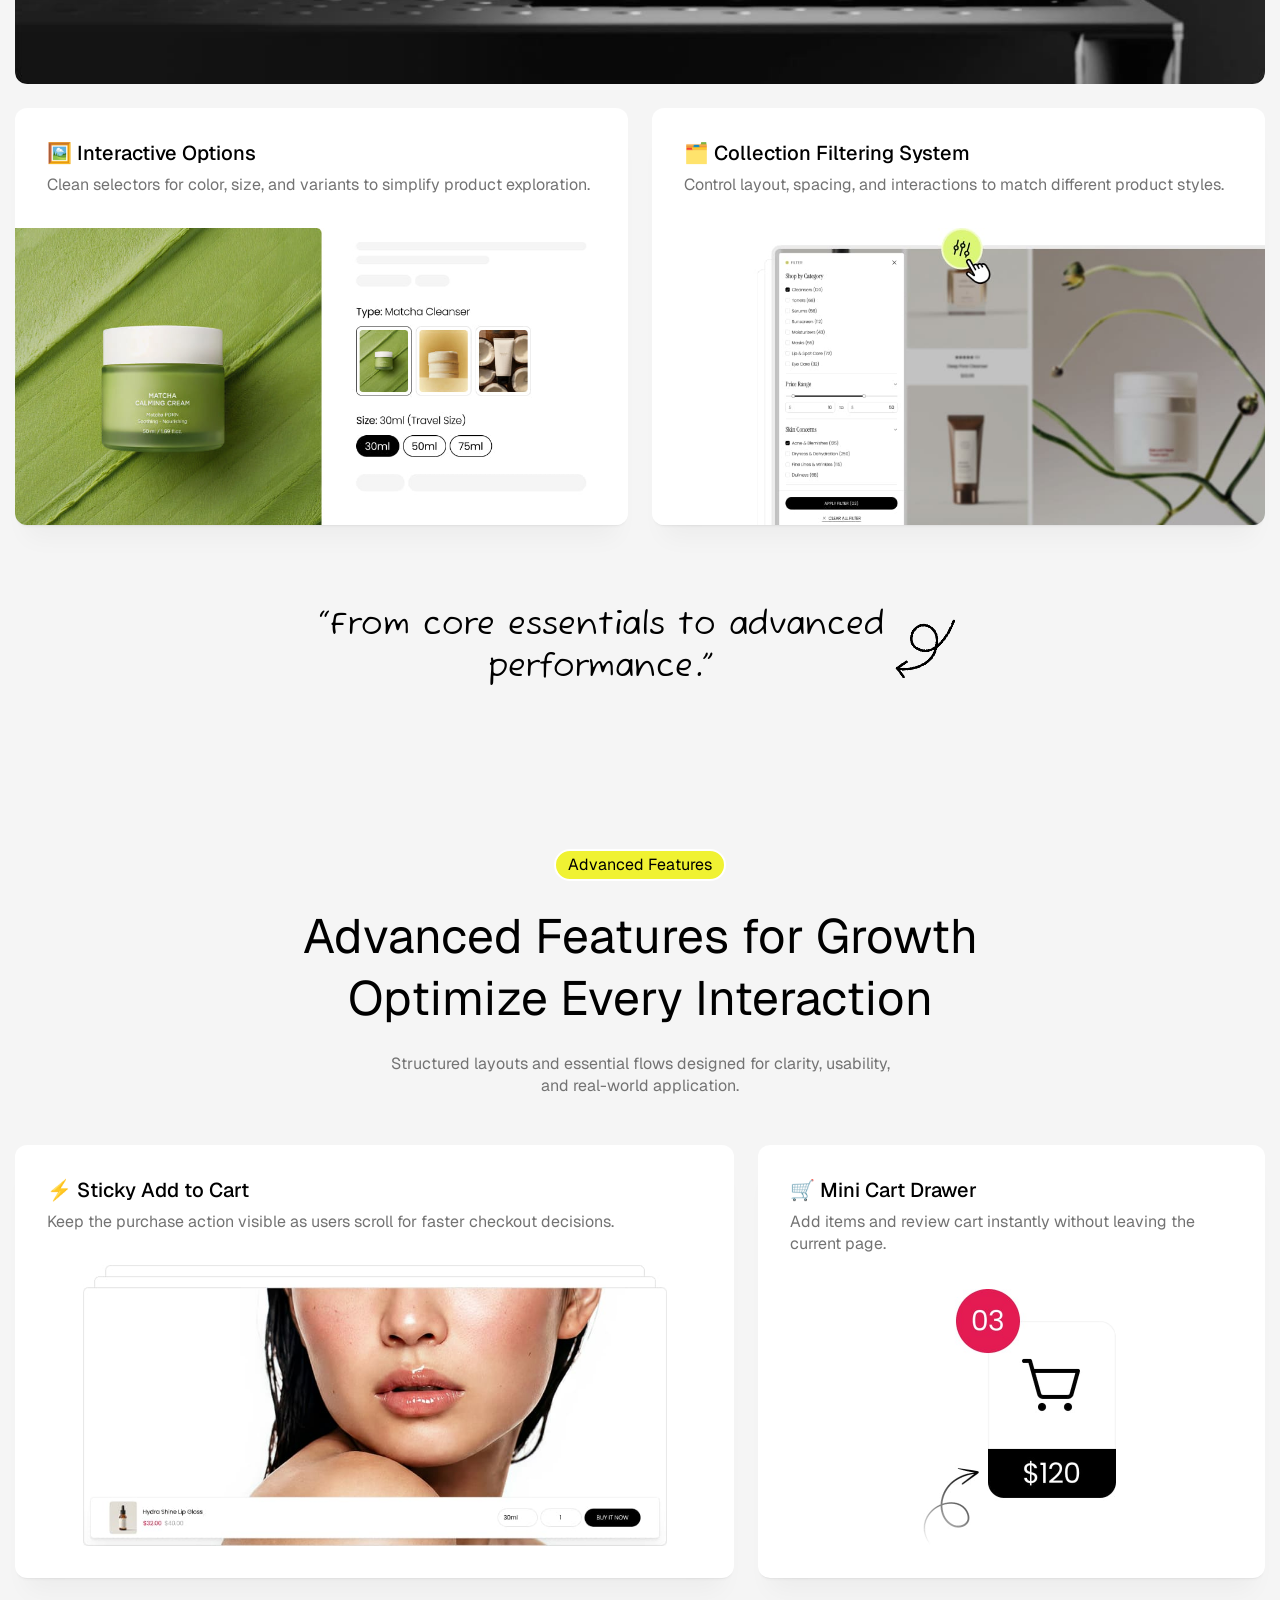
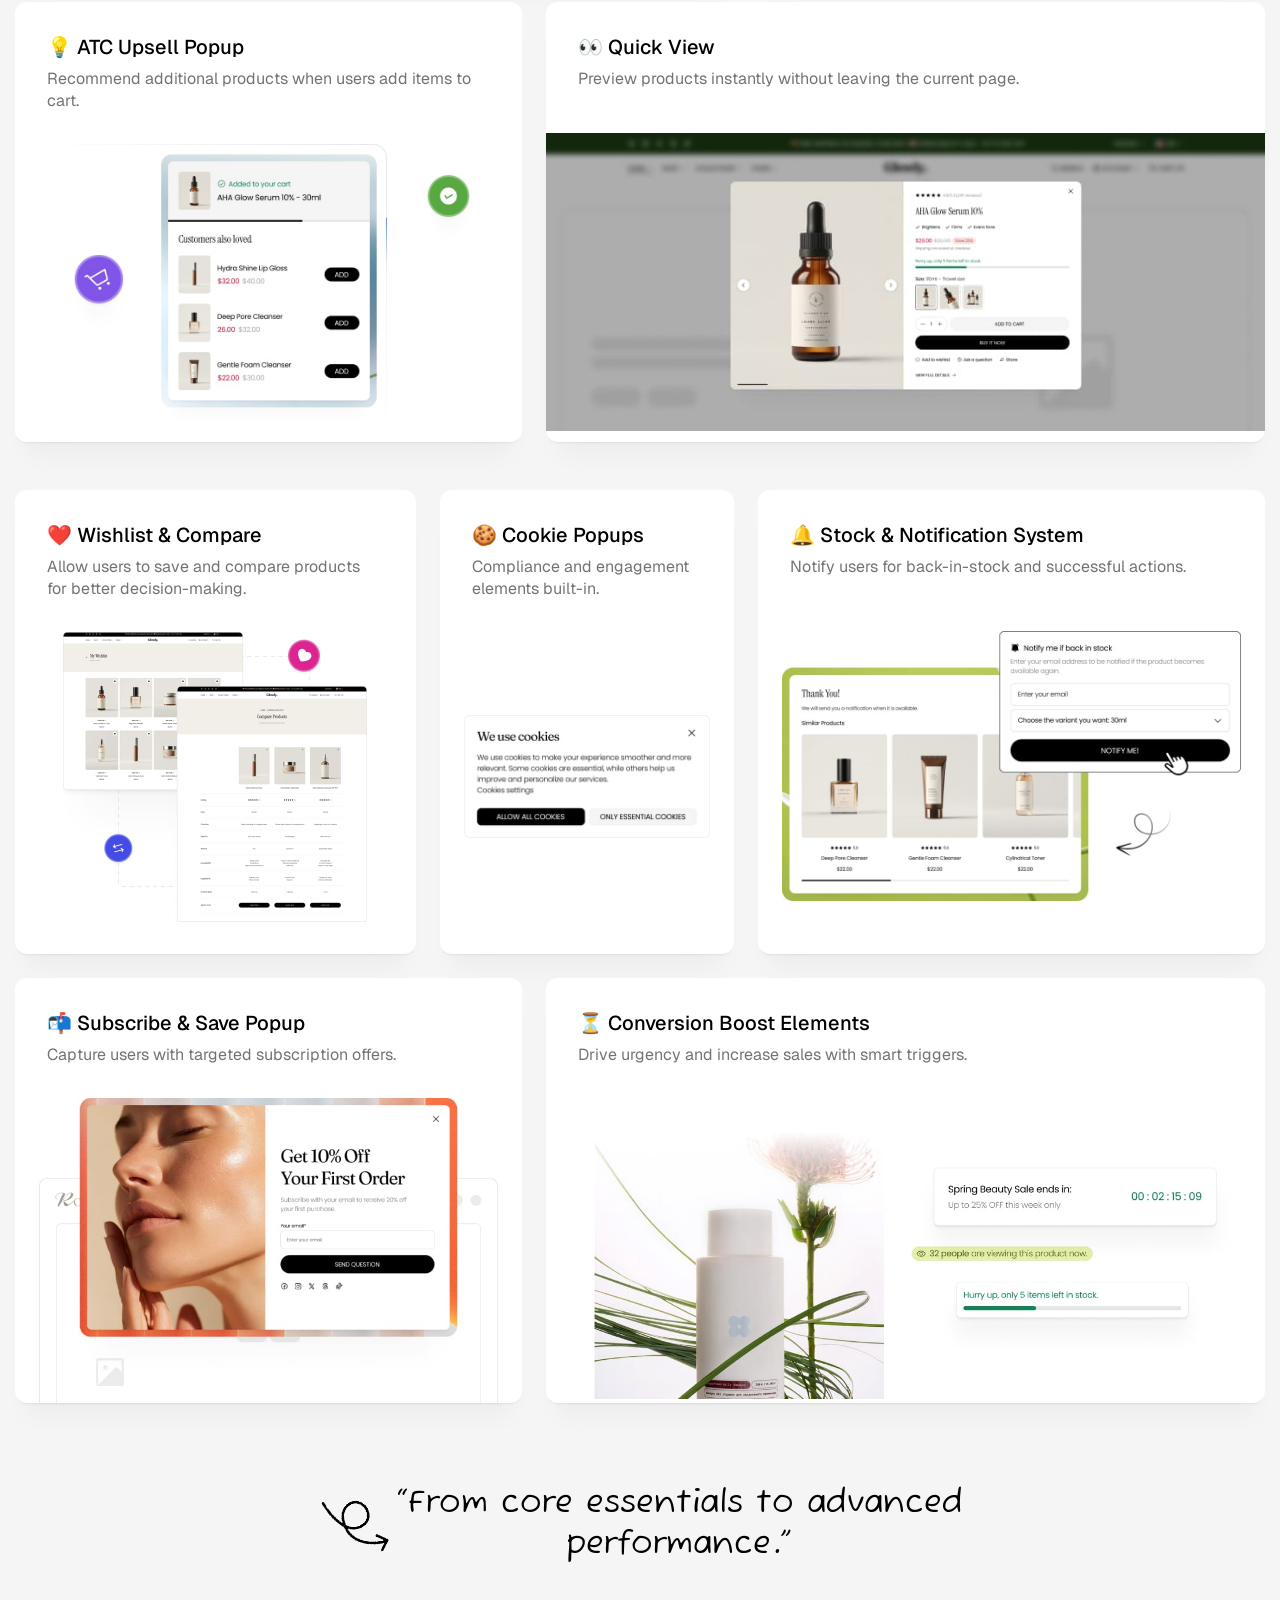
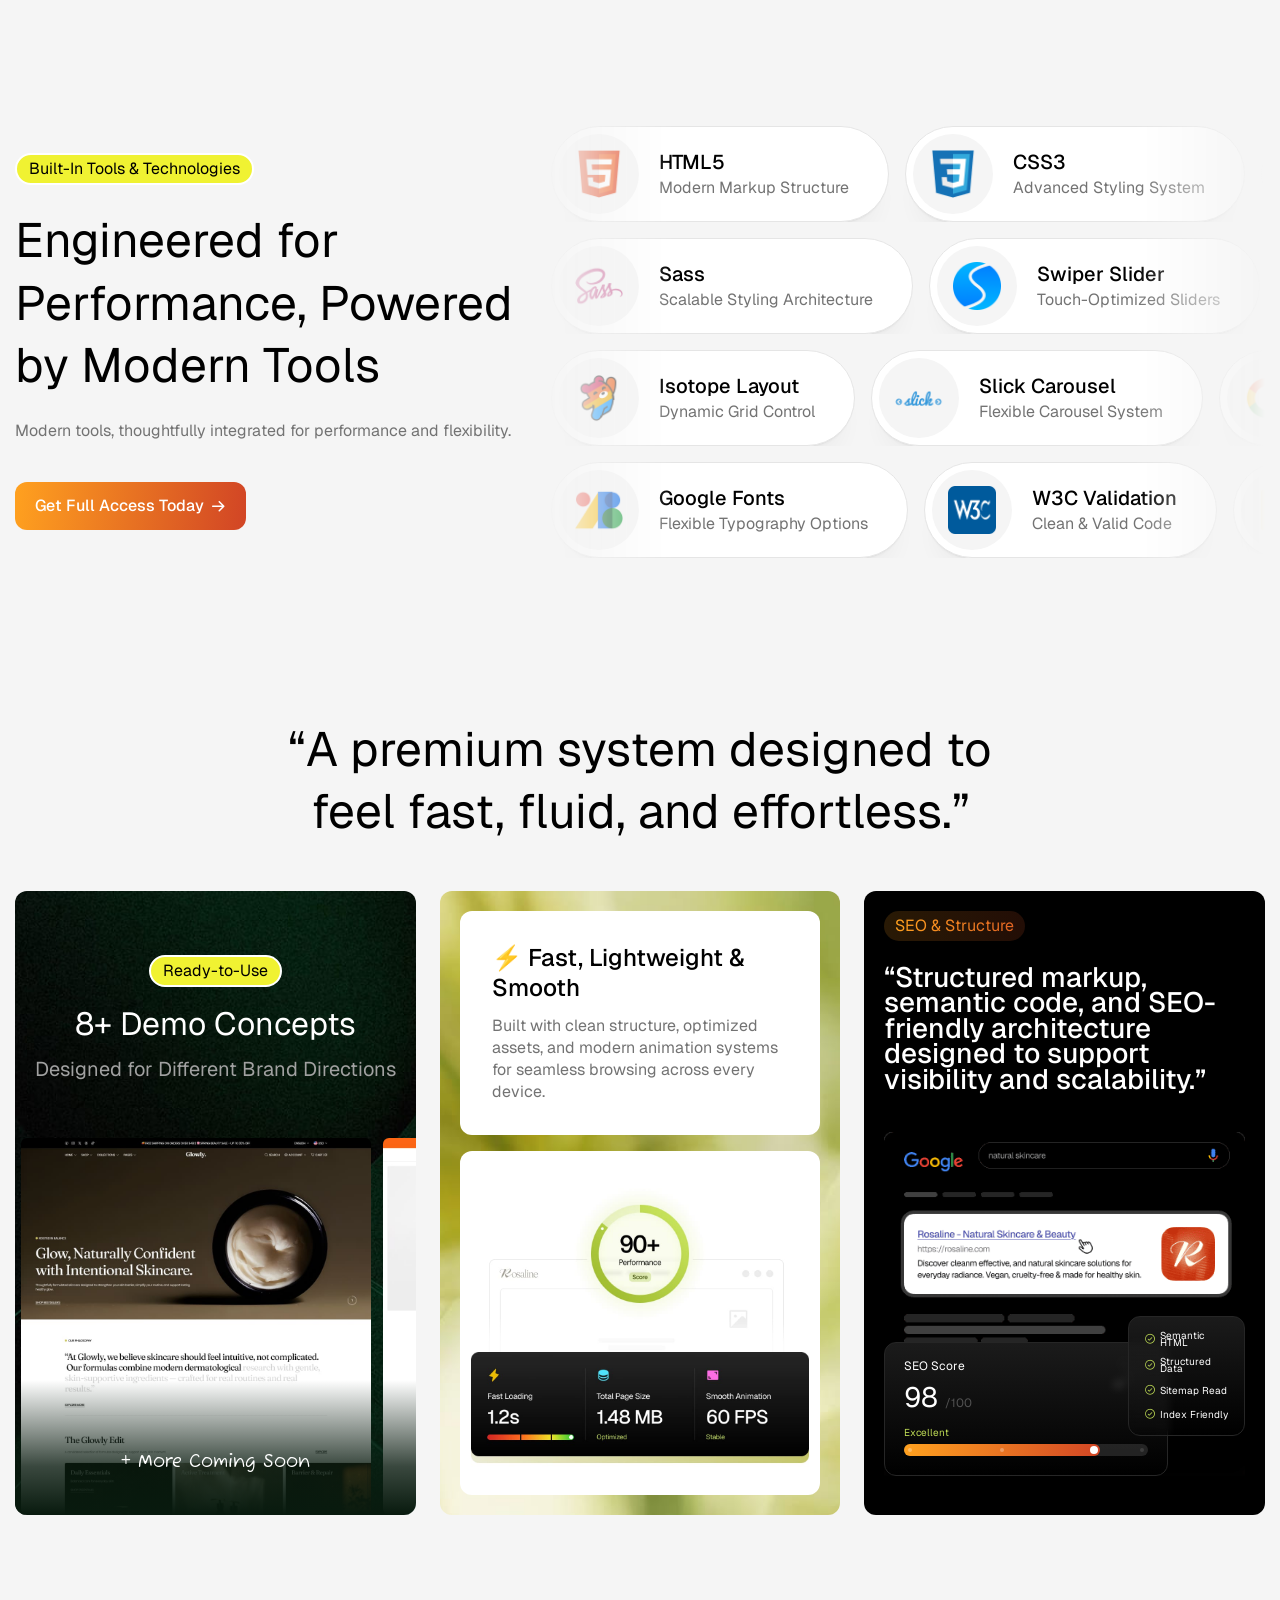
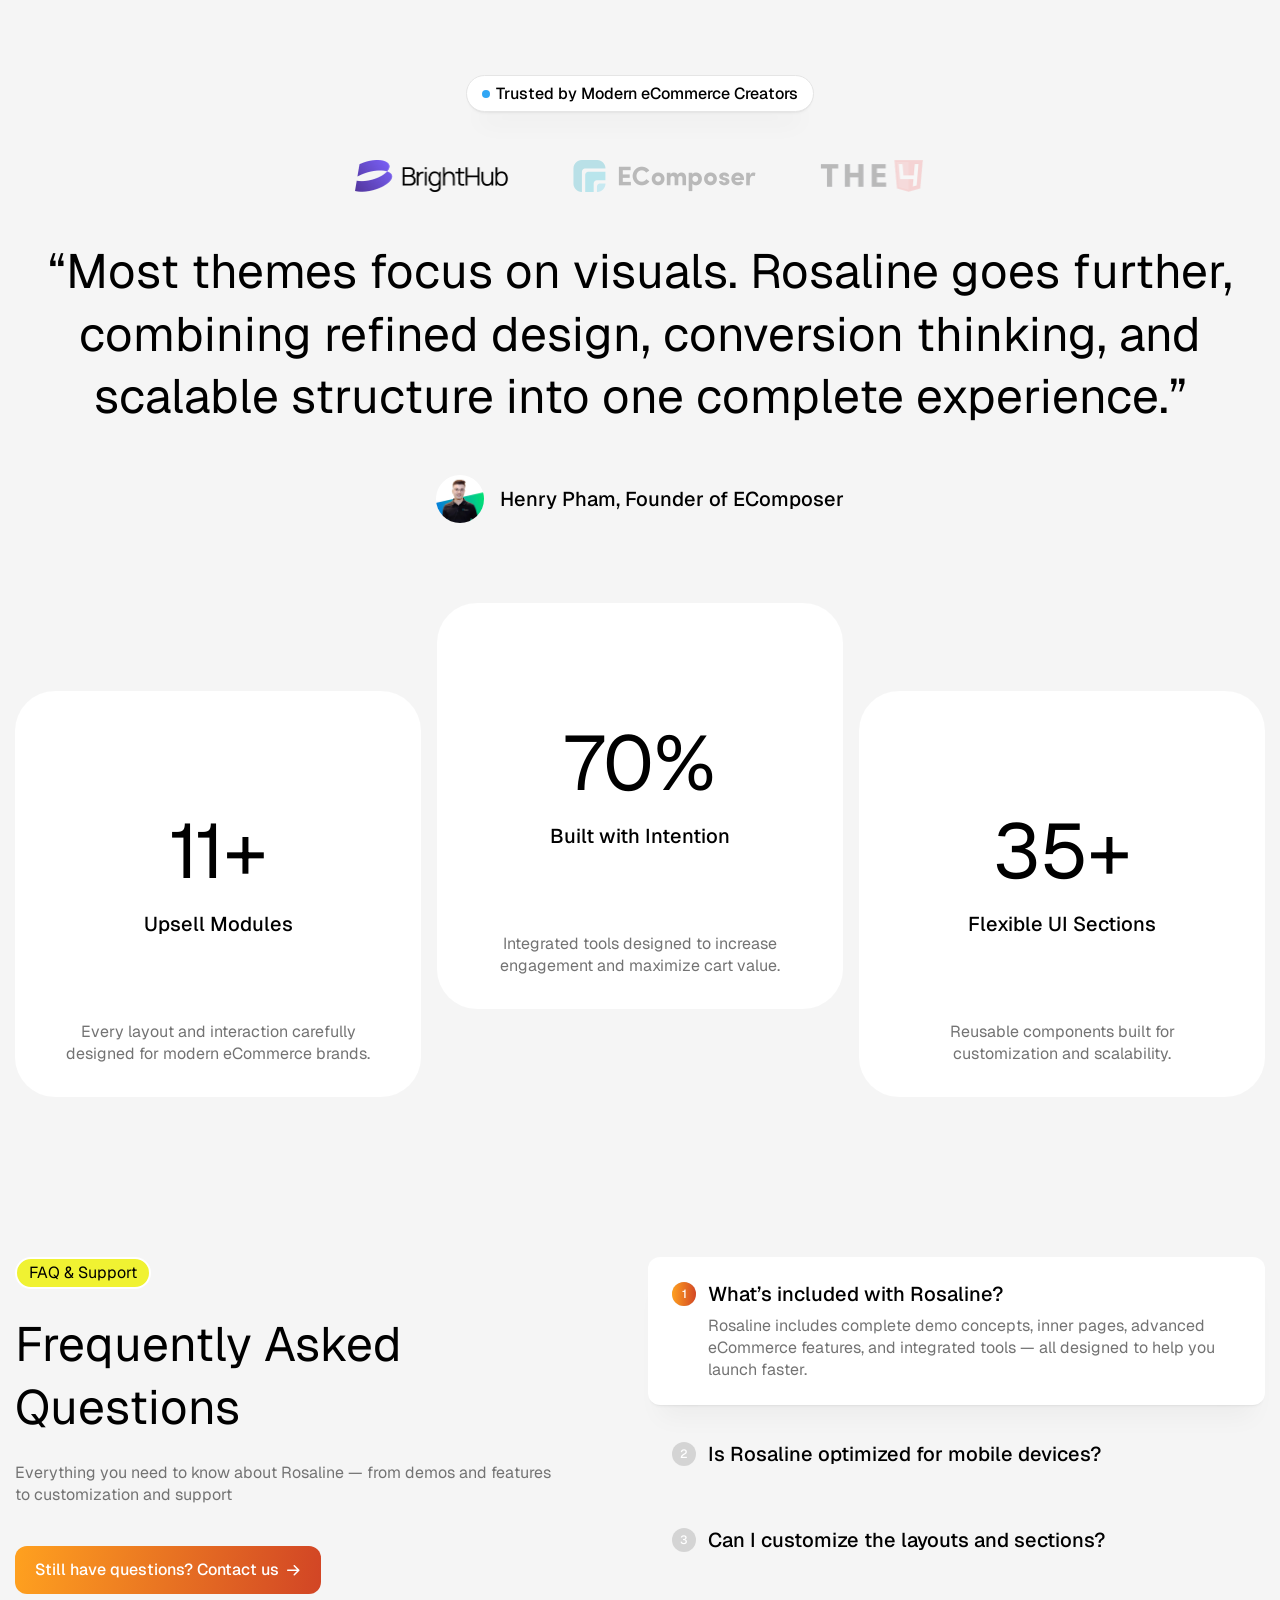
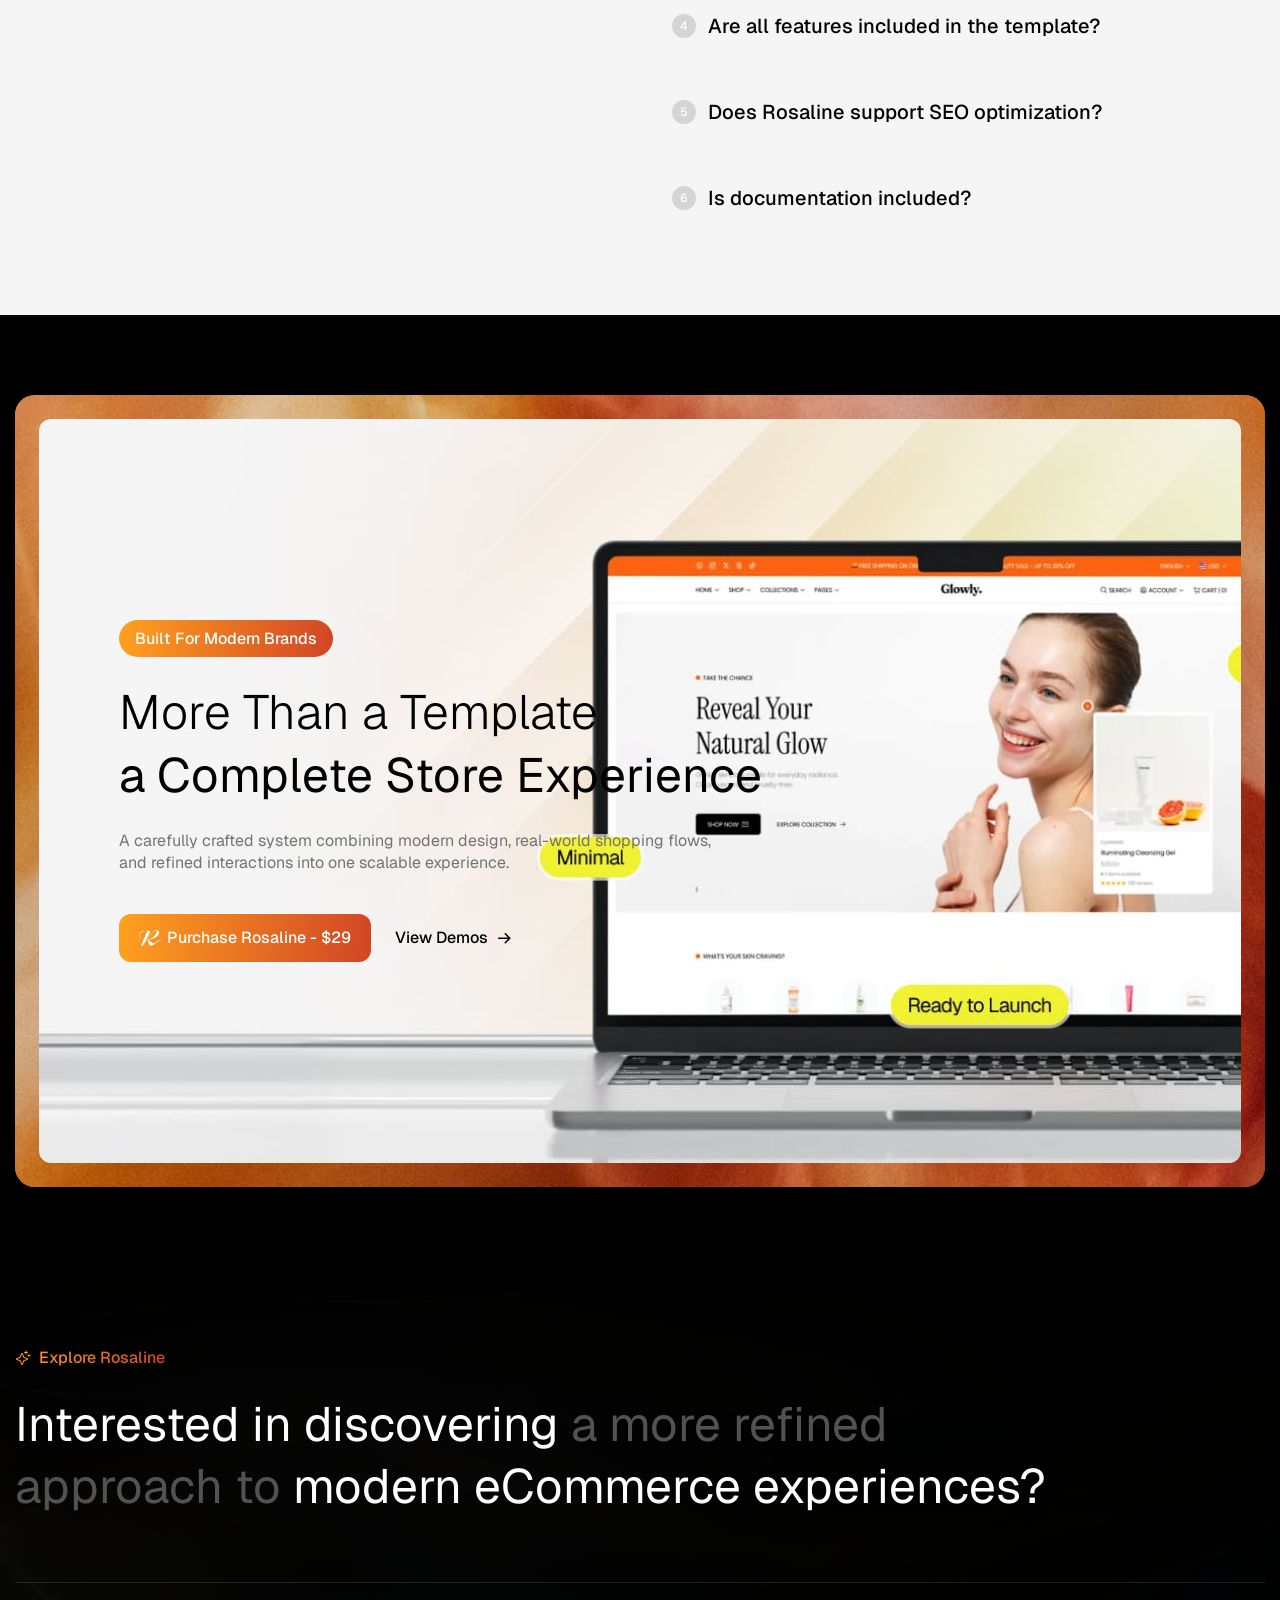
==== commit b132be0f: "up" ====
--- a/landing.html
+++ b/landing.html
@@ -133,87 +133,58 @@
         <!-- Hero Landing -->
         <div class="hero-landing">
             <div class="hero-image">
-                <img loading="lazy" width="1920" height="994" src="https://placehold.co/1920x994" alt="Image">
-            </div>
-            <div class="hero-content">
-                <div class="badge">
-                    <div class="badge-item">
-                        <img loading="lazy" width="24" height="24" src="assets/images/landing/item/html.png"
-                            alt="Image">
-                    </div>
-                    <div class="badge-item">
-                        <img loading="lazy" width="24" height="24" src="assets/images/landing/item/css.png" alt="Image">
-                    </div>
-                    <div class="badge-item">
-                        <img loading="lazy" width="24" height="24" src="assets/images/landing/item/scss.png"
-                            alt="Image">
-                    </div>
-                    <div class="badge-item">
-                        <img loading="lazy" width="24" height="24" src="assets/images/landing/item/boostrap.png"
-                            alt="Image">
-                    </div>
-                </div>
-                <h3 class="title letter-space--5">
-                    <span class="fw-light">
-                        Premium Store System
-                    </span> <br>
-                    for Skincare & Beauty Brands
-                </h3>
-                <p class="desc  cl-text-5">
-                    Clean, modern layouts built for real-world selling and seamless user experience.
-                </p>
-                <div class="group-btn">
-                    <a href="#" class="tf-btn-v2">
-                        <span class="text">
-                            Get Rosaline Now
-                        </span>
-                        <div class="d-flex">
-                            <img loading="lazy" width="22" height="16" src="assets/images/landing/item/r-logo.svg"
-                                alt="Image">
-                        </div>
-                    </a>
-                    <a href="#" class="tf-btn-icon fw-medium ">
-                        View Demos
-                        <i class="icon icon-ArrowRight2 fs-16"></i>
-                    </a>
-                </div>
-                <ul class="feature-list">
-                    <li class="feature-item">
-                        <div class="ic-wrap">
-                            <i class="icon icon-Grid2"></i>
-                        </div>
-                        <p class="name fw-medium ">
-                            8+ Demos
-                        </p>
-                        <p class="sub text-body-s cl-text-5 lh-18">
-                            Unique skincare layouts
-                        </p>
-                    </li>
-                    <li class="br-line type-vertical sm-d-none"></li>
-                    <li class="feature-item">
-                        <div class="ic-wrap">
-                            <i class="icon icon-Stock"></i>
-                        </div>
-                        <p class="name fw-medium ">
-                            High Converting
-                        </p>
-                        <p class="sub text-body-s cl-text-5 lh-18">
-                            Built for real sales
-                        </p>
-                    </li>
-                    <li class="br-line type-vertical sm-d-none"></li>
-                    <li class="feature-item">
-                        <div class="ic-wrap">
-                            <i class="icon icon-Spark"></i>
-                        </div>
-                        <p class="name fw-medium ">
-                            Smooth Animations
-                        </p>
-                        <p class="sub text-body-s cl-text-5 lh-18">
-                            Clean, modern motion
-                        </p>
-                    </li>
-                </ul>
+                <img loading="lazy" width="1920" height="994" src="https://placehold.co/1920x994/020402/020402"
+                    alt="Image">
+            </div>
+            <div class="container">
+                <div class="hero-content">
+                    <div class="badge">
+                        <div class="badge-item">
+                            <img loading="lazy" width="24" height="24" src="assets/images/landing/item/html.png"
+                                alt="Image">
+                        </div>
+                        <div class="badge-item">
+                            <img loading="lazy" width="24" height="24" src="assets/images/landing/item/css.png"
+                                alt="Image">
+                        </div>
+                        <div class="badge-item">
+                            <img loading="lazy" width="24" height="24" src="assets/images/landing/item/scss.png"
+                                alt="Image">
+                        </div>
+                        <div class="badge-item">
+                            <img loading="lazy" width="24" height="24" src="assets/images/landing/item/boostrap.png"
+                                alt="Image">
+                        </div>
+                    </div>
+                    <h3 class="title letter-space--5 text-white">
+                        <span class="fw-light">
+                            Premium Store System
+                        </span> <br>
+                        for Skincare & Beauty Brands
+                    </h3>
+                    <p class="desc cl-text-6">
+                        Clean, modern layouts built for real-world selling and seamless user experience.
+                    </p>
+                    <div class="group-btn">
+                        <a href="#" class="tf-btn-v2 style-white">
+                            <span class="text">
+                                Get Rosaline Now
+                            </span>
+                            <div class="d-flex">
+                                <svg width="23" height="16" viewBox="0 0 23 16" fill="none"
+                                    xmlns="http://www.w3.org/2000/svg">
+                                    <path
+                                        d="M3.77147 15.8548L3.7473 15.9032C3.68283 15.9677 3.59418 16 3.48136 16C3.36854 16 2.97366 15.8628 2.29673 15.5885C3.21542 12.7645 4.5854 9.40797 6.40667 5.51891L8.63088 0.822995C8.24406 0.645486 7.71218 0.556732 7.03525 0.556732C6.16491 0.556732 5.22204 0.766516 4.20665 1.18608C3.20737 1.58951 2.32897 2.15431 1.57145 2.88048C0.830047 3.60666 0.459346 4.3651 0.459346 5.15583C0.459346 6.09178 0.910634 6.85023 1.81321 7.43116L1.35386 7.64902C0.451288 7.01967 0 6.21281 0 5.22844C0 4.32476 0.394877 3.47756 1.18463 2.68684C1.97438 1.87998 2.94143 1.2587 4.08576 0.822995C5.24622 0.371154 6.39861 0.145234 7.54295 0.145234C8.17153 0.145234 8.90487 0.2824 9.74298 0.556732C10.5972 0.831064 11.113 1.14574 11.2902 1.50076C11.0163 2.32375 9.44481 5.36561 6.57591 10.6263C9.42869 6.73727 11.3064 4.32476 12.2089 3.38881C14.417 1.1296 16.2141 0 17.6002 0C18.2127 0 18.7526 0.185577 19.22 0.556732C19.6874 0.927887 20.0501 1.40393 20.3079 1.98487C20.2274 2.9531 19.9372 3.84871 19.4376 4.67171C18.938 5.49471 18.3174 6.1886 17.576 6.7534C16.8508 7.30207 16.0207 7.77811 15.0859 8.18154C14.1511 8.58497 13.2243 8.88351 12.3056 9.07716C11.4031 9.2708 10.5166 9.39183 9.64627 9.44024C10.2265 10.3116 10.984 11.1104 11.9188 11.8366C12.8536 12.5466 13.7804 13.0953 14.6991 13.4826C15.7467 13.1437 17.4955 12.1755 19.9453 10.5779L21.9761 9.2466L22.1453 9.56127L20.1871 10.8926C19.6874 11.2315 19.0911 11.643 18.398 12.1271C17.7211 12.5951 17.1973 12.9581 16.8266 13.2163C16.472 13.4584 16.0529 13.7408 15.5694 14.0635C15.0859 14.3863 14.6991 14.6283 14.409 14.7897C14.135 14.9511 13.8287 15.1044 13.4903 15.2496C13.1679 15.411 12.8859 15.524 12.6441 15.5885C12.4024 15.6531 12.1686 15.6853 11.943 15.6853C11.2177 15.6853 10.5247 15.064 9.86386 13.8215C9.21916 12.5628 9.00158 11.062 9.2111 9.31921L9.45286 9.14977C10.5811 8.97226 11.6368 8.62532 12.6199 8.10893C13.6192 7.5764 14.4331 6.99546 15.0617 6.36611C15.7064 5.72063 16.2625 5.05093 16.7299 4.35703C17.1973 3.647 17.5357 3.02572 17.7453 2.49319C17.9548 1.94453 18.0596 1.51689 18.0596 1.21029C18.0596 0.726172 17.8339 0.484114 17.3826 0.484114C14.6749 0.484114 10.299 5.34947 4.255 15.0802C4.10994 15.3222 4.01324 15.4836 3.96488 15.5643C3.86818 15.7257 3.80371 15.8225 3.77147 15.8548Z"
+                                        fill="white" />
+                                </svg>
+                            </div>
+                        </a>
+                        <a href="#" class="tf-btn-icon text-white fw-medium">
+                            View Demos
+                            <i class="icon icon-ArrowRight2 fs-16"></i>
+                        </a>
+                    </div>
+                </div>
             </div>
         </div>
         <!-- /Hero Landing -->
@@ -601,7 +572,7 @@
                         </div>
                         <div class="feature-image">
                             <div class="image">
-                                <img loading="lazy" width="584" height="310" src="https://placehold.co/584x310"
+                                <img loading="lazy" width="584" height="310" src="assets/images/landing/feature-1.jpg"
                                     alt="Image">
                             </div>
                         </div>
@@ -617,7 +588,7 @@
                         </div>
                         <div class="feature-image">
                             <div class="image">
-                                <img loading="lazy" width="278" height="274" src="https://placehold.co/278x274"
+                                <img loading="lazy" width="278" height="274" src="assets/images/landing/feature-2.jpg"
                                     alt="Image">
                             </div>
                         </div>
@@ -633,12 +604,16 @@
                         </div>
                         <div class="feature-image px-0">
                             <div class="image">
-                                <img loading="lazy" width="464" height="464" src="https://placehold.co/464x235"
+                                <img loading="lazy" width="464" height="464" src="assets/images/landing/feature-3.jpg"
                                     alt="Image">
                             </div>
                         </div>
                     </div>
-                    <div class="land-feature-v01 style-v3 col-size-4">
+                    <div class="land-feature-v01 style-v4 has-background col-size-4">
+                        <div class="bg-item-card">
+                            <img loading="lazy" width="464" height="464" src="assets/images/landing/item/bg-item.png"
+                                alt="Image">
+                        </div>
                         <div class="feature-content">
                             <p class="feature_name h7 fw-medium letter-space--4">
                                 📱 Mobile-First Experience
@@ -649,9 +624,19 @@
                             </p>
                         </div>
                         <div class="feature-image">
-                            <div class="image">
-                                <img loading="lazy" width="348" height="290" src="https://placehold.co/348x290"
-                                    alt="Image">
+                            <div class="image-list">
+                                <div class="image-mockup mockup-1">
+                                    <img loading="lazy" width="97" height="199" src="assets/images/landing/mockup-2.png"
+                                        alt="Image">
+                                </div>
+                                <div class="image-mockup mockup-2">
+                                    <img loading="lazy" width="141" height="290"
+                                        src="assets/images/landing/mockup-1.png" alt="Image">
+                                </div>
+                                <div class="image-mockup mockup-3">
+                                    <img loading="lazy" width="96" height="199" src="assets/images/landing/mockup-3.png"
+                                        alt="Image">
+                                </div>
                             </div>
                         </div>
                     </div>
@@ -666,7 +651,7 @@
                         </div>
                         <div class="feature-image">
                             <div class="image">
-                                <img loading="lazy" width="480" height="258" src="https://placehold.co/480x258"
+                                <img loading="lazy" width="480" height="258" src="assets/images/landing/feature-5.jpg"
                                     alt="Image">
                             </div>
                         </div>
@@ -682,17 +667,17 @@
                         </div>
                         <div class="feature-image">
                             <div class="image">
-                                <img loading="lazy" width="272" height="274" src="https://placehold.co/272x274"
+                                <img loading="lazy" width="272" height="274" src="assets/images/landing/feature-6.jpg"
                                     alt="Image">
                             </div>
                         </div>
                     </div>
                     <div class="banner-feature wd-full">
                         <div class="bn-image">
-                            <img loading="lazy" width="1440" height="660"
-                                src="https://placehold.co/1440x660/2C2C2C/fff?text=1" alt="Image">
-                        </div>
-                        <div class="banner-content">
+                            <img loading="lazy" width="1440" height="660" src="assets/images/landing/feature-7.jpg"
+                                alt="Image">
+                        </div>
+                        <div class="bn-content">
                             <h4 class="title fw-medium text-white lh-xl-48 letter-space--4">
                                 Global Navigation <br class="d-none d-sm-block">
                                 & Mega Menu
@@ -715,7 +700,7 @@
                         </div>
                         <div class="feature-image px-0 pb-0">
                             <div class="image">
-                                <img loading="lazy" width="708" height="344" src="https://placehold.co/708x344"
+                                <img loading="lazy" width="708" height="344" src="assets/images/landing/feature-8.jpg"
                                     alt="Image">
                             </div>
                         </div>
@@ -731,7 +716,7 @@
                         </div>
                         <div class="feature-image px-0 pb-0">
                             <div class="image">
-                                <img loading="lazy" width="708" height="344" src="https://placehold.co/708x344"
+                                <img loading="lazy" width="708" height="344" src="assets/images/landing/feature-9.jpg"
                                     alt="Image">
                             </div>
                         </div>
@@ -752,6 +737,186 @@
             </div>
         </div>
         <!-- /Feature -->
+        <!-- Advanced Feature -->
+        <div class="flat-spacing-3">
+            <div class="container">
+                <div class="landing-heading center spacing-bottom-1">
+                    <div class="badge-landing">
+                        Advanced Features
+                    </div>
+                    <h3 class="s-title letter-space--5">
+                        Advanced Features for Growth <br class="d-none d-sm-block">
+                        Optimize Every Interaction
+                    </h3>
+                    <p class="s-desc cl-text-5">
+                        Structured layouts and essential flows designed for clarity, usability,
+                        <br class="d-none d-sm-block">
+                        and real-world application.
+                    </p>
+                </div>
+                <div class="feature-grid_layout">
+                    <div class="land-feature-v01 style-v3 col-size-7">
+                        <div class="feature-content">
+                            <p class="feature_name h7 fw-medium letter-space--4">
+                                ⚡ Sticky Add to Cart
+                            </p>
+                            <p class="feature_desc  cl-text-5 text-line-clamp-2">
+                                Keep the purchase action visible as users scroll for faster checkout decisions.
+                            </p>
+                        </div>
+                        <div class="feature-image">
+                            <div class="image sizeImg1">
+                                <img loading="lazy" width="584" height="310" src="assets/images/landing/feature-10.jpg"
+                                    alt="Image">
+                            </div>
+                        </div>
+                    </div>
+                    <div class="land-feature-v01 style-v3 col-size-5">
+                        <div class="feature-content">
+                            <p class="feature_name h7 fw-medium letter-space--4">
+                                🛒 Mini Cart Drawer
+                            </p>
+                            <p class="feature_desc  cl-text-5 text-line-clamp-2">
+                                Add items and review cart instantly without leaving the current page.
+                            </p>
+                        </div>
+                        <div class="feature-image">
+                            <div class="image sizeImg2">
+                                <img class="aspect-ratio-0" loading="lazy" width="584" height="310"
+                                    src="assets/images/landing/feature-11.jpg" alt="Image">
+                            </div>
+                        </div>
+                    </div>
+                    <div class="land-feature-v01 style-v3 col-size-5">
+                        <div class="feature-content">
+                            <p class="feature_name h7 fw-medium letter-space--4">
+                                💡 ATC Upsell Popup
+                            </p>
+                            <p class="feature_desc  cl-text-5 text-line-clamp-2">
+                                Recommend additional products when users add items to cart.
+                            </p>
+                        </div>
+                        <div class="feature-image px-0 pb-0">
+                            <div class="image">
+                                <img loading="lazy" width="584" height="310" src="assets/images/landing/feature-12.jpg"
+                                    alt="Image">
+                            </div>
+                        </div>
+                    </div>
+                    <div class="land-feature-v01 style-v3 col-size-7">
+                        <div class="feature-content">
+                            <p class="feature_name h7 fw-medium letter-space--4">
+                                👀 Quick View
+                            </p>
+                            <p class="feature_desc  cl-text-5 text-line-clamp-2">
+                                Preview products instantly without leaving the current page.
+                            </p>
+                        </div>
+                        <div class="feature-image px-0 pb-0">
+                            <div class="image">
+                                <img loading="lazy" width="830" height="344" src="assets/images/landing/feature-13.jpg"
+                                    alt="Image">
+                            </div>
+                        </div>
+                    </div>
+                    <div class="banner-advanced wd-full"></div>
+                    <div class="land-feature-v01 style-v3 col-size-4">
+                        <div class="feature-content">
+                            <p class="feature_name h7 fw-medium letter-space--4">
+                                ❤️ Wishlist & Compare
+                            </p>
+                            <p class="feature_desc  cl-text-5 text-line-clamp-2">
+                                Allow users to save and compare products for better decision-making.
+                            </p>
+                        </div>
+                        <div class="feature-image">
+                            <div class="image">
+                                <img class="aspect-ratio-0" loading="lazy" width="304" height="290"
+                                    src="assets/images/landing/feature-14.jpg" alt="Image">
+                            </div>
+                        </div>
+                    </div>
+                    <div class="land-feature-v01 style-v3 col-size-3">
+                        <div class="feature-content">
+                            <p class="feature_name h7 fw-medium letter-space--4">
+                                🍪 Cookie Popups
+                            </p>
+                            <p class="feature_desc  cl-text-5 text-line-clamp-2">
+                                Compliance and engagement
+                                elements built-in.
+                            </p>
+                        </div>
+                        <div class="feature-image">
+                            <div class="image">
+                                <img class="aspect-ratio-0" loading="lazy" width="248" height="123"
+                                    src="assets/images/landing/feature-15.jpg" alt="Image">
+                            </div>
+                        </div>
+                    </div>
+                    <div class="land-feature-v01 style-v3 col-size-5">
+                        <div class="feature-content">
+                            <p class="feature_name h7 fw-medium letter-space--4">
+                                🔔 Stock & Notification System
+                            </p>
+                            <p class="feature_desc  cl-text-5 text-line-clamp-2">
+                                Notify users for back-in-stock and successful actions.
+                            </p>
+                        </div>
+                        <div class="feature-image">
+                            <div class="image">
+                                <img loading="lazy" width="490" height="288" src="assets/images/landing/feature-16.jpg"
+                                    alt="Image">
+                            </div>
+                        </div>
+                    </div>
+                    <div class="land-feature-v01 style-v3 col-size-5">
+                        <div class="feature-content">
+                            <p class="feature_name h7 fw-medium letter-space--4">
+                                📬 Subscribe & Save Popup
+                            </p>
+                            <p class="feature_desc  cl-text-5 text-line-clamp-2">
+                                Capture users with targeted subscription offers.
+                            </p>
+                        </div>
+                        <div class="feature-image pb-0">
+                            <div class="image">
+                                <img loading="lazy" width="506" height="336" src="assets/images/landing/feature-17.jpg"
+                                    alt="Image">
+                            </div>
+                        </div>
+                    </div>
+                    <div class="land-feature-v01 style-v3 col-size-7">
+                        <div class="feature-content">
+                            <p class="feature_name h7 fw-medium letter-space--4">
+                                ⏳ Conversion Boost Elements
+                            </p>
+                            <p class="feature_desc  cl-text-5 text-line-clamp-2">
+                                Drive urgency and increase sales with smart triggers.
+                            </p>
+                        </div>
+                        <div class="feature-image px-0 pb-0">
+                            <div class="image">
+                                <img loading="lazy" width="830" height="344" src="assets/images/landing/feature-18.jpg"
+                                    alt="Image">
+                            </div>
+                        </div>
+                    </div>
+                </div>
+                <div class="landing-bottom flat-spacing-3 pb-0">
+                    <div class="text-gif">
+                        <div class="fr-gif left">
+                            <img loading="lazy" width="78" height="" src="assets/images/landing/item/arrow.gif"
+                                alt="Image">
+                        </div>
+                        <p class="h5 font-fuzzy_bubble text-center">
+                            “From core essentials to advanced<br class="d-none d-sm-block">
+                            performance.”
+                        </p>
+                    </div>
+                </div>
+            </div>
+        </div>
+        <!-- /Advanced Feature -->
         <!-- Build -->
         <div class="banner-build flat-spacing-3">
             <div class="container">
@@ -784,7 +949,7 @@
                                         <div class="wg-tool">
                                             <div class="image">
                                                 <img loading="lazy" width="48" height="48"
-                                                    src="https://placehold.co/100x100" alt="Image">
+                                                    src="assets/images/landing/item/html.png" alt="Image">
                                             </div>
                                             <div class="content">
                                                 <p class="name h7 fw-medium letter-space--4">
@@ -800,7 +965,7 @@
                                         <div class="wg-tool">
                                             <div class="image">
                                                 <img loading="lazy" width="48" height="48"
-                                                    src="https://placehold.co/100x100" alt="Image">
+                                                    src="assets/images/landing/item/css.png" alt="Image">
                                             </div>
                                             <div class="content">
                                                 <p class="name h7 fw-medium letter-space--4">
@@ -816,7 +981,7 @@
                                         <div class="wg-tool">
                                             <div class="image">
                                                 <img loading="lazy" width="48" height="48"
-                                                    src="https://placehold.co/100x100" alt="Image">
+                                                    src="assets/images/landing/item/boostrap.png" alt="Image">
                                             </div>
                                             <div class="content">
                                                 <p class="name h7 fw-medium letter-space--4">
@@ -838,7 +1003,7 @@
                                         <div class="wg-tool">
                                             <div class="image">
                                                 <img loading="lazy" width="48" height="48"
-                                                    src="https://placehold.co/100x100" alt="Image">
+                                                    src="assets/images/landing/item/sass.png" alt="Image">
                                             </div>
                                             <div class="content">
                                                 <p class="name h7 fw-medium letter-space--4">
@@ -854,7 +1019,7 @@
                                         <div class="wg-tool">
                                             <div class="image">
                                                 <img loading="lazy" width="48" height="48"
-                                                    src="https://placehold.co/100x100" alt="Image">
+                                                    src="assets/images/landing/item/swiper.png" alt="Image">
                                             </div>
                                             <div class="content">
                                                 <p class="name h7 fw-medium letter-space--4">
@@ -870,7 +1035,7 @@
                                         <div class="wg-tool">
                                             <div class="image">
                                                 <img loading="lazy" width="48" height="48"
-                                                    src="https://placehold.co/100x100" alt="Image">
+                                                    src="assets/images/landing/item/gsap.png" alt="Image">
                                             </div>
                                             <div class="content">
                                                 <p class="name h7 fw-medium letter-space--4">
@@ -891,7 +1056,7 @@
                                         <div class="wg-tool">
                                             <div class="image">
                                                 <img loading="lazy" width="48" height="48"
-                                                    src="https://placehold.co/100x100" alt="Image">
+                                                    src="assets/images/landing/item/isotope.png" alt="Image">
                                             </div>
                                             <div class="content">
                                                 <p class="name h7 fw-medium letter-space--4">
@@ -907,7 +1072,7 @@
                                         <div class="wg-tool">
                                             <div class="image">
                                                 <img loading="lazy" width="48" height="48"
-                                                    src="https://placehold.co/100x100" alt="Image">
+                                                    src="assets/images/landing/item/slick.png" alt="Image">
                                             </div>
                                             <div class="content">
                                                 <p class="name h7 fw-medium letter-space--4">
@@ -923,7 +1088,7 @@
                                         <div class="wg-tool">
                                             <div class="image">
                                                 <img loading="lazy" width="48" height="48"
-                                                    src="https://placehold.co/100x100" alt="Image">
+                                                    src="assets/images/landing/item/gg-seo.png" alt="Image">
                                             </div>
                                             <div class="content">
                                                 <p class="name h7 fw-medium letter-space--4">
@@ -945,7 +1110,7 @@
                                         <div class="wg-tool">
                                             <div class="image">
                                                 <img loading="lazy" width="48" height="48"
-                                                    src="https://placehold.co/100x100" alt="Image">
+                                                    src="assets/images/landing/item/gg-font.png" alt="Image">
                                             </div>
                                             <div class="content">
                                                 <p class="name h7 fw-medium letter-space--4">
@@ -961,7 +1126,7 @@
                                         <div class="wg-tool">
                                             <div class="image">
                                                 <img loading="lazy" width="48" height="48"
-                                                    src="https://placehold.co/100x100" alt="Image">
+                                                    src="assets/images/landing/item/w3c.png" alt="Image">
                                             </div>
                                             <div class="content">
                                                 <p class="name h7 fw-medium letter-space--4">
@@ -977,7 +1142,7 @@
                                         <div class="wg-tool">
                                             <div class="image">
                                                 <img loading="lazy" width="48" height="48"
-                                                    src="https://placehold.co/100x100" alt="Image">
+                                                    src="assets/images/landing/item/js.png" alt="Image">
                                             </div>
                                             <div class="content">
                                                 <p class="name h7 fw-medium letter-space--4">
@@ -1004,7 +1169,7 @@
                     “A premium system designed to <br class="d-none d-md-block">
                     feel fast, fluid, and effortless.”
                 </h3>
-                <div dir="ltr" class="swiper tf-swiper" data-preview="3" data-tablet="3" data-mobile-sm="2"
+                <div dir="ltr" class="swiper tf-swiper" data-preview="3" data-tablet="2" data-mobile-sm="1"
                     data-mobile="1" data-space-lg="24" data-space-md="12" data-space="12">
                     <div class="swiper-wrapper">
                         <!-- slide 1 -->
@@ -1012,7 +1177,7 @@
                             <div class="perform-card">
                                 <div class="card-img-bg">
                                     <img loading="lazy" width="608" height="690"
-                                        src="https://placehold.co/608x690/020C04/fff?text=1" alt="Image">
+                                        src="assets/images/landing/item/bg-item-2.jpg" alt="Image">
                                 </div>
                                 <div class="card-content">
                                     <div class="heading">
@@ -1036,19 +1201,19 @@
                                             <div class="infiniteSlide-item">
                                                 <div class="image-demo">
                                                     <img loading="lazy" width="414" height="446"
-                                                        src="https://placehold.co/441x446" alt="Image">
+                                                        src="assets/images/demo/home-1.jpg" alt="Image">
                                                 </div>
                                             </div>
                                             <div class="infiniteSlide-item">
                                                 <div class="image-demo">
                                                     <img loading="lazy" width="414" height="446"
-                                                        src="https://placehold.co/441x446" alt="Image">
+                                                        src="assets/images/demo/home-2.jpg" alt="Image">
                                                 </div>
                                             </div>
                                             <div class="infiniteSlide-item">
                                                 <div class="image-demo">
                                                     <img loading="lazy" width="414" height="446"
-                                                        src="https://placehold.co/441x446" alt="Image">
+                                                        src="assets/images/demo/home-3.jpg" alt="Image">
                                                 </div>
                                             </div>
                                         </div>
@@ -1061,7 +1226,7 @@
                             <div class="perform-card-v2">
                                 <div class="card-img-bg">
                                     <img loading="lazy" width="608" height="690"
-                                        src="https://placehold.co/608x690/9E9631/fff?text=1" alt="Image">
+                                        src="assets/images/landing/item/bg-item-3.jpg" alt="Image">
                                 </div>
                                 <div class="card-content content-1">
                                     <h6 class="title fw-medium mb-12">
@@ -1095,7 +1260,7 @@
                                 </p>
                                 <div class="group-bottom">
                                     <div class="image">
-                                        <img loading="lazy" width="432" height="412" src="https://placehold.co/432x412"
+                                        <img loading="lazy" width="432" height="412" src="assets/images/landing/seo.png"
                                             alt="Image">
                                     </div>
                                     <div class="box-seo">
@@ -1162,16 +1327,16 @@
                         <div class="slider-thumb-wrap">
                             <div class="list-btn spacing-bottom-1">
                                 <div class="btn-thumbs">
-                                    <img loading="lazy" width="154" height="32" src="https://placehold.co/154x32"
-                                        alt="Image">
+                                    <img loading="lazy" width="154" height="32"
+                                        src="assets/images/landing/creator-1.png" alt="Image">
                                 </div>
                                 <div class="btn-thumbs">
-                                    <img loading="lazy" width="183" height="32" src="https://placehold.co/183x32"
-                                        alt="Image">
+                                    <img loading="lazy" width="183" height="32"
+                                        src="assets/images/landing/creator-2.png" alt="Image">
                                 </div>
                                 <div class="btn-thumbs">
-                                    <img loading="lazy" width="105" height="32" src="https://placehold.co/105x32"
-                                        alt="Image">
+                                    <img loading="lazy" width="105" height="32"
+                                        src="assets/images/landing/creator-3.png" alt="Image">
                                 </div>
                             </div>
                             <div dir="ltr" class="swiper slider-content-thumb">
@@ -1188,7 +1353,7 @@
                                             <div class="tes-author">
                                                 <div class="author_image">
                                                     <img loading="lazy" width="48" height="48"
-                                                        src="https://placehold.co/100x100" alt="Image">
+                                                        src="assets/images/landing/avatar.jpg" alt="Image">
                                                 </div>
                                                 <p class="author_infor h7 fw-medium">
                                                     Henry Pham, Founder of EComposer
@@ -1208,7 +1373,7 @@
                                             <div class="tes-author">
                                                 <div class="author_image">
                                                     <img loading="lazy" width="48" height="48"
-                                                        src="https://placehold.co/100x100" alt="Image">
+                                                        src="assets/images/landing/avatar.jpg" alt="Image">
                                                 </div>
                                                 <p class="author_infor h7 fw-medium">
                                                     Henry Pham, Founder of EComposer
@@ -1228,7 +1393,7 @@
                                             <div class="tes-author">
                                                 <div class="author_image">
                                                     <img loading="lazy" width="48" height="48"
-                                                        src="https://placehold.co/100x100" alt="Image">
+                                                        src="assets/images/landing/avatar.jpg" alt="Image">
                                                 </div>
                                                 <p class="author_infor h7 fw-medium">
                                                     Henry Pham, Founder of EComposer
@@ -1244,235 +1409,334 @@
                     </div>
                 </div>
             </div>
+            <div class="flat-spacing pb-0">
+                <div class="container">
+                    <div class="row gy-30">
+                        <div class="col-md-4">
+                            <div class="wg-module">
+                                <div class="wg-module-inner">
+                                    <div class="view-counter h1 letter-space--6">
+                                        <span class="number" data-to="15" data-speed="1000">0</span>+
+                                    </div>
+                                    <p class="module-name h7 fw-medium letter-space--4">
+                                        Upsell Modules
+                                    </p>
+                                    <p class="desc cl-text-5">
+                                        Every layout and interaction carefully designed for modern eCommerce brands.
+                                    </p>
+                                </div>
+                            </div>
+                        </div>
+                        <div class="col-md-4">
+                            <div class="wg-module pst-center">
+                                <div class="wg-module-inner">
+                                    <div class="view-counter h1 letter-space--6">
+                                        <span class="number" data-to="100" data-speed="1000">0</span>%
+                                    </div>
+                                    <p class="module-name h7 fw-medium letter-space--4">
+                                        Built with Intention
+                                    </p>
+                                    <p class="desc cl-text-5">
+                                        Integrated tools designed to increase engagement and maximize cart value.
+                                    </p>
+                                </div>
+                            </div>
+                        </div>
+                        <div class="col-md-4">
+                            <div class="wg-module">
+                                <div class="wg-module-inner">
+                                    <div class="view-counter h1 letter-space--6">
+                                        <span class="number" data-to="50" data-speed="1000">0</span>+
+                                    </div>
+                                    <p class="module-name h7 fw-medium letter-space--4">
+                                        Flexible UI Sections
+                                    </p>
+                                    <p class="desc cl-text-5">
+                                        Reusable components built for customization and scalability.
+                                    </p>
+                                </div>
+                            </div>
+                        </div>
+                    </div>
+                </div>
+            </div>
         </div>
         <!-- /Trust -->
-
-
-        <div style="height: 500px; background: #F7E6D2;"></div>
-
-
+        <!-- FAQ -->
+        <div class="flat-spacing-3">
+            <div class="container">
+                <div class="row gy-30">
+                    <div class="col-md-5 col-lg-6">
+                        <div class="landing-heading">
+                            <div class="badge-landing">
+                                FAQ & Support
+                            </div>
+                            <h3 class="s-title letter-space--5">
+                                Frequently Asked Questions
+                            </h3>
+                            <p class="s-desc  cl-text-5 mb-xl-16">
+                                Everything you need to know about Rosaline — from demos and features
+                                <br class="d-none d-lg-block">
+                                to customization and support
+                            </p>
+                            <a href="#" class="tf-btn-v2">
+                                <span class="text">
+                                    Still have questions? Contact us
+                                </span>
+                                <i class="icon icon-ArrowRight2"></i>
+                            </a>
+                        </div>
+                    </div>
+                    <div class="col-md-7 col-lg-6">
+                        <div class="d-grid gap-12" id="landingFaq">
+                            <div class="accordion-item">
+                                <div class="accordion-action h7 fw-medium" data-bs-target="#landingFaq-1"
+                                    data-bs-toggle="collapse" role="button">
+                                    <span class="number-order">
+                                        1
+                                    </span>
+                                    <span class="text">What’s included with Rosaline?</span>
+                                </div>
+                                <div id="landingFaq-1" class="collapse show" data-bs-parent="#landingFaq">
+                                    <div class="accordion-content">
+                                        <p class="cl-text-5">
+                                            Rosaline includes complete demo concepts, inner pages, advanced eCommerce
+                                            features, and integrated tools — all designed to help you launch faster.
+                                        </p>
+                                    </div>
+                                </div>
+                            </div>
+                            <div class="accordion-item">
+                                <div class="accordion-action h7 fw-medium collapsed" data-bs-target="#landingFaq-2"
+                                    data-bs-toggle="collapse" role="button">
+                                    <span class="number-order">
+                                        2
+                                    </span>
+                                    <span class="text">Is Rosaline optimized for mobile devices?</span>
+                                </div>
+                                <div id="landingFaq-2" class="collapse" data-bs-parent="#landingFaq">
+                                    <div class="accordion-content">
+                                        <p class="cl-text-5">
+                                            Rosaline includes complete demo concepts, inner pages, advanced eCommerce
+                                            features, and integrated tools — all designed to help you launch faster.
+                                        </p>
+                                    </div>
+                                </div>
+                            </div>
+                            <div class="accordion-item">
+                                <div class="accordion-action h7 fw-medium collapsed" data-bs-target="#landingFaq-3"
+                                    data-bs-toggle="collapse" role="button">
+                                    <span class="number-order">
+                                        3
+                                    </span>
+                                    <span class="text">Can I customize the layouts and sections?</span>
+                                </div>
+                                <div id="landingFaq-3" class="collapse" data-bs-parent="#landingFaq">
+                                    <div class="accordion-content">
+                                        <p class="cl-text-5">
+                                            Rosaline includes complete demo concepts, inner pages, advanced eCommerce
+                                            features, and integrated tools — all designed to help you launch faster.
+                                        </p>
+                                    </div>
+                                </div>
+                            </div>
+                            <div class="accordion-item">
+                                <div class="accordion-action h7 fw-medium collapsed" data-bs-target="#landingFaq-4"
+                                    data-bs-toggle="collapse" role="button">
+                                    <span class="number-order">
+                                        4
+                                    </span>
+                                    <span class="text">Are all features included in the template?</span>
+                                </div>
+                                <div id="landingFaq-4" class="collapse" data-bs-parent="#landingFaq">
+                                    <div class="accordion-content">
+                                        <p class="cl-text-5">
+                                            Rosaline includes complete demo concepts, inner pages, advanced eCommerce
+                                            features, and integrated tools — all designed to help you launch faster.
+                                        </p>
+                                    </div>
+                                </div>
+                            </div>
+                            <div class="accordion-item">
+                                <div class="accordion-action h7 fw-medium collapsed" data-bs-target="#landingFaq-5"
+                                    data-bs-toggle="collapse" role="button">
+                                    <span class="number-order">
+                                        5
+                                    </span>
+                                    <span class="text">Does Rosaline support SEO optimization?</span>
+                                </div>
+                                <div id="landingFaq-5" class="collapse" data-bs-parent="#landingFaq">
+                                    <div class="accordion-content">
+                                        <p class="cl-text-5">
+                                            Rosaline includes complete demo concepts, inner pages, advanced eCommerce
+                                            features, and integrated tools — all designed to help you launch faster.
+                                        </p>
+                                    </div>
+                                </div>
+                            </div>
+                            <div class="accordion-item">
+                                <div class="accordion-action h7 fw-medium collapsed" data-bs-target="#landingFaq-6"
+                                    data-bs-toggle="collapse" role="button">
+                                    <span class="number-order">
+                                        6
+                                    </span>
+                                    <span class="text">Is documentation included?</span>
+                                </div>
+                                <div id="landingFaq-6" class="collapse" data-bs-parent="#landingFaq">
+                                    <div class="accordion-content">
+                                        <p class="cl-text-5">
+                                            Rosaline includes complete demo concepts, inner pages, advanced eCommerce
+                                            features, and integrated tools — all designed to help you launch faster.
+                                        </p>
+                                    </div>
+                                </div>
+                            </div>
+                        </div>
+                    </div>
+                </div>
+            </div>
+        </div>
+        <!-- /FAQ -->
+        <!-- CTA -->
+        <div class="flat-spacing-3 bg-black">
+            <div class="banner-landing-cta">
+                <div class="content">
+                    <div class="inner">
+                        <div class="landing-heading">
+                            <div class="eyebrow-label-v2">
+                                <div class="wrap">
+                                    <span class="fw-medium">
+                                        Built For Modern Brands
+                                    </span>
+                                </div>
+                            </div>
+                            <h3 class="s-title letter-space--5">
+                                <span class="fw-light">
+                                    More Than a Template
+                                </span>
+                                <br class="d-none d-xl-block">
+                                a Complete Store Experience
+                            </h3>
+                            <p class="s-desc  cl-text-5 mb-xl-16">
+                                A carefully crafted system combining modern design, real-world shopping flows,
+                                <br class="d-none d-xl-block">
+                                and refined interactions into one scalable experience.
+                            </p>
+                            <div class="group-btn gap-24 flex-wrap">
+                                <a href="#" class="tf-btn-v2">
+                                    <div class="d-flex">
+                                        <img loading="lazy" width="22" height="16"
+                                            src="assets/images/landing/item/r-logo.svg" alt="Image">
+                                    </div>
+                                    <span class="text">
+                                        Purchase Rosaline - $29
+                                    </span>
+                                </a>
+                                <a href="#" class="tf-btn-icon fw-medium ">
+                                    View Demos
+                                    <i class="icon icon-ArrowRight2 fs-16"></i>
+                                </a>
+                            </div>
+                        </div>
+                        <div class="bg-img-item">
+                            <img loading="lazy" width="1760" height="767" src="assets/images/landing/banner-cta.jpg"
+                                alt="Image">
+                        </div>
+                    </div>
+                    <div class="bg-img-item">
+                        <img loading="lazy" width="1760" height="767" src="assets/images/landing/item/bg-item-4.jpg"
+                            alt="Image">
+                    </div>
+                </div>
+            </div>
+        </div>
+        <!-- /CTA -->
         <!-- Footer -->
-        <footer class="tf-footer footer-v1 bg-black">
+        <footer class="tf-footer-landing">
+            <div class="bg-img-item">
+                <img loading="lazy" width="1920" height="1143" src="assets/images/landing/footer-item.jpg" alt="Image">
+            </div>
             <div class="footer-top">
                 <div class="container">
-                    <div class="row align-items-center gy-30">
-                        <div class="col-lg-6">
-                            <div class="ft-title text-white text-display-1 font-instrument_serif mb-24">
-                                Get 20% Off Your First Order
-                            </div>
-                            <p class="ft-desc cl-text-2">
-                                Join our beauty circle for exclusive offers, skin tips & early product drops.
-                            </p>
-                        </div>
-                        <div class="col-lg-6">
-                            <form action="contact.html" class="form-subcribe">
-                                <fieldset>
-                                    <i class="icon icon-Envelope fs-20 text-white"></i>
-                                    <input type="email" placeholder="YOUR EMAIL" required>
-                                </fieldset>
-                                <button type="submit" class="btn-action tf-btn btn-white">
-                                    SUBSCRIBE
-                                    <i class="icon icon-Send"></i>
-                                </button>
-                            </form>
-                        </div>
-                    </div>
-                </div>
-            </div>
-            <div class="br-line bg-line-3"></div>
-            <div class="footer-inner">
-                <div class="container">
-                    <div class="footer-inner_wrap">
-                        <div class="ft-contact me-lg-auto">
-                            <a href="index.html" class="logo-site">
-                                <img loading="lazy" width="219" height="80" src="assets/images/logo/logo-white.svg"
-                                    alt="Logo">
+                    <div class="ft-top-content flat-spacing-3 pb-0">
+                        <p class="ft-badge fw-medium mb-24">
+                            <i class="icon icon-Spark"></i>
+                            Explore Rosaline
+                        </p>
+                        <p class="ft-text h3 fw-normal text-white">
+                            Interested in discovering <span class="cl-text-15">a more refined</span>
+                            <br class="d-none d-lg-block">
+                            <span class="cl-text-15">approach to</span> modern eCommerce experiences?
+                        </p>
+                    </div>
+                    <div class="flat-spacing-2">
+                        <span class="br-line bg-white_12"></span>
+                    </div>
+                    <div class="ft-infor flat-spacing-5 pt-0">
+                        <div class="">
+                            <p class="cl-text-5 mb-8">
+                                Send us an email at:
+                            </p>
+                            <a href="#" class="tf-btn-icon text-white h7 gap-4">
+                                hello@rosalinesupport.com
+                                <i class="icon icon-ArrowRightUp fs-16"></i>
                             </a>
-                            <ul class="tf-list vertical">
-                                <li>
-                                    <i class="icon icon-Phone fs-20 text-white"></i>
-                                    <a href="tel:+18005552390" class="text-white">
-                                        Phone: +1 (800) 555-2390
-                                    </a>
-                                </li>
-                                <li>
-                                    <i class="icon icon-Envelope fs-20 text-white"></i>
-                                    <a href="mailto:support@glowlyskin.com" class="text-white">
-                                        Email: support@glowlyskin.com
-                                    </a>
-                                </li>
-                                <li class="align-items-start">
-                                    <i class="icon icon-DotLocation fs-20 text-white"></i>
-                                    <a href="https://www.google.com/maps?q=456+Blooming+Lane,+Suite+9A+Los+Angeles,+CA+90025,+USA"
-                                        target="_blank" class="text-white">
-                                        456 Blooming Lane, Suite 9A <br class="d-none d-md-block">
-                                        Los Angeles, CA 90025, USA
-                                    </a>
-                                </li>
-                            </ul>
-                        </div>
-                        <div class="br-line"></div>
-                        <div class="footer-col-block footer-wrap-1">
-                            <p class="footer-heading footer-heading-mobile h6 font-instrument_serif text-white">
-                                Shop by Category
-                            </p>
-                            <div class="tf-collapse-content">
-                                <ul class="footer-menu-list">
-                                    <li>
-                                        <a href="shop-default.html"
-                                            class="fw-normal cl-text-2 link-white text-uppercase">
-                                            Cleansers
-                                        </a>
-                                    </li>
-                                    <li>
-                                        <a href="shop-default.html"
-                                            class="fw-normal cl-text-2 link-white text-uppercase">
-                                            Serums
-                                        </a>
-                                    </li>
-                                    <li>
-                                        <a href="shop-default.html"
-                                            class="fw-normal cl-text-2 link-white text-uppercase">
-                                            Moisturizers
-                                        </a>
-                                    </li>
-                                    <li>
-                                        <a href="shop-default.html"
-                                            class="fw-normal cl-text-2 link-white text-uppercase">
-                                            SPF / Sun Care
-                                        </a>
-                                    </li>
-                                    <li>
-                                        <a href="shop-default.html"
-                                            class="fw-normal cl-text-2 link-white text-uppercase">
-                                            Skincare Sets
-                                        </a>
-                                    </li>
-                                </ul>
-                            </div>
-                        </div>
-                        <div class="br-line exception"></div>
-                        <div class="footer-col-block footer-wrap-2 lg-pe-none">
-                            <p class="footer-heading footer-heading-mobile h6 font-instrument_serif text-white">
-                                Customer Care
-                            </p>
-                            <div class="tf-collapse-content">
-                                <ul class="footer-menu-list">
-                                    <li>
-                                        <a href="faq.html" class="fw-normal cl-text-2 link-white text-uppercase">
-                                            FAQs
-                                        </a>
-                                    </li>
-                                    <li>
-                                        <a href="term-of-service.html"
-                                            class="fw-normal cl-text-2 link-white text-uppercase">
-                                            Shipping & Returns
-                                        </a>
-                                    </li>
-                                    <li>
-                                        <a href="contact.html" class="fw-normal cl-text-2 link-white text-uppercase">
-                                            Track Order
-                                        </a>
-                                    </li>
-                                    <li>
-                                        <a href="contact.html" class="fw-normal cl-text-2 link-white text-uppercase">
-                                            Contact Us
-                                        </a>
-                                    </li>
-                                    <li>
-                                        <a href="contact.html" class="fw-normal cl-text-2 link-white text-uppercase">
-                                            How to Use
-                                        </a>
-                                    </li>
-                                </ul>
-                            </div>
-                        </div>
-                        <div class="br-line"></div>
-                        <div class="footer-col-block footer-wrap-3">
-                            <p class="footer-heading footer-heading-mobile h6 font-instrument_serif text-white">
-                                About & Resources
-                            </p>
-                            <div class="tf-collapse-content">
-                                <ul class="footer-menu-list">
-                                    <li>
-                                        <a href="our-store.html" class="fw-normal cl-text-2 link-white text-uppercase">
-                                            Our Story
-                                        </a>
-                                    </li>
-                                    <li>
-                                        <a href="term-of-service.html"
-                                            class="fw-normal cl-text-2 link-white text-uppercase">
-                                            Ingredients Guide
-                                        </a>
-                                    </li>
-                                    <li>
-                                        <a href="blog-grid.html" class="fw-normal cl-text-2 link-white text-uppercase">
-                                            Glow Blog
-                                        </a>
-                                    </li>
-                                    <li>
-                                        <a href="term-of-service.html"
-                                            class="fw-normal cl-text-2 link-white text-uppercase">
-                                            Careers
-                                        </a>
-                                    </li>
-                                    <li>
-                                        <a href="term-of-service.html"
-                                            class="fw-normal cl-text-2 link-white text-uppercase">
-                                            Affiliate Program
-                                        </a>
-                                    </li>
-                                </ul>
-                            </div>
-                        </div>
-                    </div>
-                </div>
-            </div>
-            <div class="br-line bg-line-3"></div>
+                        </div>
+                        <div class="tf-list gap-xl-48 flex-wrap">
+                            <a href="#" class="fw-medium letter-space--4 text-white link-underline-white">Demos</a>
+                            <a href="#" class="fw-medium letter-space--4 text-white link-underline-white">Demos</a>
+                            <a href="#" class="fw-medium letter-space--4 text-white link-underline-white">Demos</a>
+                            <a href="#" class="fw-medium letter-space--4 text-white link-underline-white">Demos</a>
+                            <a href="#" class="fw-medium letter-space--4 text-white link-underline-white">Demos</a>
+                        </div>
+                    </div>
+                </div>
+            </div>
             <div class="footer-bottom">
-                <div class="container">
-                    <div class="footer-bottom_wrap">
-                        <div class="ft-text-nocopy cl-text-6 me-auto">
-                            © 2026 GLOWLY SKIN. ALL RIGHTS RESERVED.
-                        </div>
-                        <div class="br-line type-vertical lg-d-none"></div>
-                        <ul class="tf-list gap-16">
+                <div class="ft-logo-large">
+                    <img loading="lazy" width="1760" height="414" src="assets/images/logo/logo-large.png" alt="Image">
+                </div>
+                <div class="container position-relative z-1">
+                    <div class="footer-bottom-inner">
+                        <ul class="tf-list gap-16 social">
                             <li>
-                                <a href="https://www.facebook.com/" target="_blank" class="cl-text-2 link-white fs-20">
+                                <a href="https://www.facebook.com/" target="_blank" class="cl-text-6 link-white fs-20">
                                     <i class="icon icon-LogoFacebook"></i>
                                 </a>
                             </li>
                             <li>
-                                <a href="https://www.instagram.com/" target="_blank" class="cl-text-2 link-white fs-20">
+                                <a href="https://www.instagram.com/" target="_blank" class="cl-text-6 link-white fs-20">
                                     <i class="icon icon-LogoInstagram"></i>
                                 </a>
                             </li>
                             <li>
-                                <a href="https://x.com/" target="_blank" class="cl-text-2 link-white fs-20">
+                                <a href="https://x.com/" target="_blank" class="cl-text-6 link-white fs-20">
                                     <i class="icon icon-LogoX"></i>
                                 </a>
                             </li>
                             <li>
-                                <a href="https://www.threads.com/" target="_blank" class="cl-text-2 link-white fs-20">
+                                <a href="https://www.threads.com/" target="_blank" class="cl-text-6 link-white fs-20">
                                     <i class="icon icon-LogoThread"></i>
                                 </a>
                             </li>
                             <li>
-                                <a href="https://www.tiktok.com/" target="_blank" class="cl-text-2 link-white fs-20">
+                                <a href="https://www.tiktok.com/" target="_blank" class="cl-text-6 link-white fs-20">
                                     <i class="icon icon-LogoTiktok"></i>
                                 </a>
                             </li>
                         </ul>
-                        <div class="br-line type-vertical lg-d-none"></div>
-                        <ul class="tf-list justify-content-end">
+                        <div class="ft-text-nocopy cl-text-6">
+                            © 2026 Rosaline. All Rights Reserved.
+                        </div>
+                        <ul class="tf-list justify-content-end privacy">
                             <li>
-                                <a href="privacy-policy.html" class="fw-normal cl-text-2 link-white text-uppercase">
+                                <a href="privacy-policy.html" class="cl-text-6 link-white">
                                     Privacy Policy
                                 </a>
                             </li>
                             <li>
-                                <a href="term-of-service.html" class="fw-normal cl-text-2 link-white text-uppercase">
-                                    Terms & Conditions
+                                <a href="term-of-service.html" class="cl-text-6 link-white">
+                                    Terms &amp; Conditions
                                 </a>
                             </li>
                         </ul>
--- a/assets/css/styles.css
+++ b/assets/css/styles.css
@@ -71,6 +71,7 @@
   --black_32: rgba(0, 0, 0, 0.32);
   --white_4: rgba(255, 255, 255, 0.04);
   --white_10: rgba(255, 255, 255, 0.1);
+  --white_12: rgba(255, 255, 255, 0.12);
   --white_16: rgba(255, 255, 255, 0.16);
   --white_20: rgba(255, 255, 255, 0.2);
   --white_24: rgba(255, 255, 255, 0.24);
@@ -1532,6 +1533,12 @@
     padding-bottom: 60px;
   }
 }
+@media (max-width: 425px) {
+  .flat-spacing-5 {
+    padding-top: 40px;
+    padding-bottom: 40px;
+  }
+}
 
 .flat-spacing-6 {
   padding-top: 100px;
@@ -1704,6 +1711,10 @@
 
 .text-white-50 {
   color: var(--white-50);
+}
+
+.text-white_12 {
+  color: var(--white_12);
 }
 
 .text-white_20 {
@@ -2157,6 +2168,10 @@
 
 .bg-white_10 {
   background: var(--white-10) !important;
+}
+
+.bg-white_12 {
+  background: var(--white_12) !important;
 }
 
 .bg-cl-text {
@@ -11815,456 +11830,6 @@
   }
 }
 
-.prd-desc-accordion .accordion-action {
-  border-bottom: 1px solid var(--line);
-  margin-bottom: 0;
-  padding-bottom: 19px;
-}
-.prd-desc-accordion .accordion-action:not(.collapsed) {
-  border-color: var(--text);
-  margin-bottom: 20px;
-}
-.prd-desc-accordion .tab-review .rating-progress-list {
-  width: 100%;
-}
-.prd-desc-accordion .tab-review .rating-progress-list .progress {
-  width: 100%;
-}
-
-.faq-accordion_item {
-  background: var(--bg);
-  border-radius: 12px;
-}
-.faq-accordion_item .accordion-action,
-.faq-accordion_item .faq-content {
-  padding-left: 28px;
-  padding-right: 28px;
-}
-.faq-accordion_item .accordion-action {
-  padding-top: 24px;
-}
-.faq-accordion_item .accordion-action.collapsed {
-  padding-top: 24px;
-  padding-bottom: 24px;
-}
-.faq-accordion_item .accordion-action:not(.collapsed) {
-  margin-bottom: 12px;
-}
-.faq-accordion_item .faq-content {
-  padding-bottom: 24px;
-}
-@media (max-width: 991px) {
-  .faq-accordion_item .accordion-action,
-  .faq-accordion_item .faq-content {
-    padding-left: 20px;
-    padding-right: 20px;
-  }
-  .faq-accordion_item .accordion-action {
-    padding-top: 20px;
-  }
-  .faq-accordion_item .accordion-action.collapsed {
-    padding-top: 20px;
-    padding-bottom: 20px;
-  }
-  .faq-accordion_item .accordion-action:not(.collapsed) {
-    margin-bottom: 20px;
-  }
-  .faq-accordion_item .faq-content {
-    padding-bottom: 20px;
-  }
-}
-
-.accordion-item_v2 .accordion-action {
-  padding-top: 16px;
-  padding-bottom: 15px;
-  border-bottom: 1px solid var(--line);
-}
-.accordion-item_v2 .accordion-action:not(.collapsed) {
-  margin-bottom: 16px;
-  border-color: var(--text);
-}
-.accordion-item_v2 .faq-content {
-  padding-bottom: 16px;
-}
-.accordion-item_v2.style-2 .accordion-action {
-  padding-top: 20px;
-  padding-bottom: 20px;
-}
-.accordion-item_v2.style-2 .accordion-action:not(.collapsed) {
-  margin-bottom: 20px;
-}
-.accordion-item_v2.style-2 .accordion-content {
-  margin-bottom: 24px;
-}
-
-.accordion-faq .icon {
-  width: 40px;
-  height: 40px;
-  display: flex;
-  align-items: center;
-  justify-content: center;
-  border-radius: 50%;
-  background-color: var(--text);
-  border-color: var(--text);
-  -webkit-transition: all 0.3s ease;
-  -moz-transition: all 0.3s ease;
-  -ms-transition: all 0.3s ease;
-  -o-transition: all 0.3s ease;
-  transition: all 0.3s ease;
-  flex-shrink: 0;
-}
-.accordion-faq .accordion-title {
-  display: flex;
-  align-items: center;
-  justify-content: space-between;
-  -webkit-transition: all 0.3s ease;
-  -moz-transition: all 0.3s ease;
-  -ms-transition: all 0.3s ease;
-  -o-transition: all 0.3s ease;
-  transition: all 0.3s ease;
-  margin-bottom: 12px;
-  gap: 10px;
-}
-.accordion-faq .accordion-title .text {
-  color: var(--text);
-  font-weight: 500;
-  -webkit-transition: all 0.3s ease;
-  -moz-transition: all 0.3s ease;
-  -ms-transition: all 0.3s ease;
-  -o-transition: all 0.3s ease;
-  transition: all 0.3s ease;
-  -webkit-line-clamp: 1;
-  -webkit-box-orient: vertical;
-  display: -webkit-box !important;
-  overflow: hidden;
-}
-.accordion-faq .accordion-title .ic-accordion-custom::before {
-  transform: rotate(90deg);
-  background-color: var(--white);
-}
-.accordion-faq .accordion-title .ic-accordion-custom::after {
-  transform: rotate(180deg);
-  background-color: var(--white);
-}
-.accordion-faq .accordion-title.collapsed {
-  margin-bottom: 0;
-}
-.accordion-faq .accordion-title.collapsed .text {
-  color: var(--text-2);
-  font-weight: 400;
-}
-.accordion-faq .accordion-title.collapsed .icon {
-  border: 1px solid var(--line);
-  background-color: transparent;
-}
-.accordion-faq .accordion-title.collapsed .ic-accordion-custom::before {
-  transform: rotate(0deg);
-  background-color: var(--text);
-}
-.accordion-faq .accordion-title.collapsed .ic-accordion-custom::after {
-  transform: rotate(0deg);
-  background-color: var(--text);
-}
-@media (max-width: 1199px) {
-  .accordion-faq .icon {
-    width: 30px;
-    height: 30px;
-  }
-  .accordion-faq .icon .ic-accordion-custom {
-    width: 14px;
-    height: 14px;
-  }
-}
-
-.faq-contact {
-  background: var(--white);
-  border-radius: 16px;
-  overflow: hidden;
-}
-.faq-contact .accordion-item {
-  padding-left: 24px;
-  padding-right: 24px;
-}
-.faq-contact .accordion-item:not(:last-child) {
-  border-bottom: 1px solid var(--line);
-}
-.faq-contact .accordion-action {
-  position: relative;
-}
-.faq-contact .accordion-action .text {
-  padding-left: 26px;
-}
-.faq-contact .accordion-action .icon {
-  position: absolute;
-  left: 0;
-}
-.faq-contact .accordion-content {
-  padding-left: 26px;
-  padding-bottom: 24px;
-}
-@media (min-width: 1200px) {
-  .faq-contact {
-    border-radius: 32px;
-  }
-  .faq-contact .accordion-item {
-    padding-left: 32px;
-    padding-right: 32px;
-  }
-  .faq-contact .accordion-action {
-    padding-top: 32px;
-  }
-  .faq-contact .accordion-action.collapsed {
-    padding-bottom: 32px;
-  }
-  .faq-contact .accordion-action .text {
-    padding-left: 44px;
-  }
-  .faq-contact .accordion-content {
-    padding-bottom: 32px;
-    padding-left: 44px;
-  }
-}
-@media (max-width: 575px) {
-  .faq-contact .accordion-item {
-    padding-left: 15px;
-    padding-right: 15px;
-  }
-}
-
-.accordion-item-2 {
-  background: var(--bg-2);
-  border-radius: 8px;
-  padding-left: 24px;
-  padding-right: 24px;
-}
-.accordion-item-2 .accordion-action {
-  position: relative;
-}
-.accordion-item-2 .accordion-action .text {
-  padding-left: 26px;
-}
-.accordion-item-2 .accordion-action .icon {
-  position: absolute;
-  left: 2px;
-}
-.accordion-item-2 .accordion-content {
-  padding-left: 26px;
-  padding-bottom: 16px;
-}
-.accordion-item-2.style-2 {
-  background: transparent;
-  padding: 0;
-  border-bottom: 1px solid var(--line-5);
-  border-radius: 0px;
-}
-@media (min-width: 992px) {
-  .accordion-item-2 .accordion-content {
-    padding-bottom: 24px;
-  }
-}
-@media (min-width: 1200px) {
-  .accordion-item-2 .accordion-action .text {
-    padding-left: 44px;
-  }
-  .accordion-item-2 .accordion-content {
-    padding-left: 44px;
-  }
-  .accordion-item-2.style-2 .accordion-action {
-    padding-top: 32px;
-  }
-  .accordion-item-2.style-2 .accordion-action.collapsed {
-    padding-bottom: 32px;
-  }
-  .accordion-item-2.style-2 .accordion-content {
-    padding-bottom: 32px;
-  }
-}
-
-.ingredient-accordion {
-  max-width: max-content;
-  margin: 0 auto;
-}
-.ingredient-accordion .accordion-item {
-  position: relative;
-}
-.ingredient-accordion .accordion-action {
-  justify-content: start;
-}
-.ingredient-accordion .accordion-action::before {
-  content: "";
-  position: absolute;
-  left: 0;
-  right: 0;
-  bottom: 0;
-  height: 1px;
-  padding-bottom: 1px;
-  width: 100%;
-  background: transparent;
-  border-bottom: 1px solid var(--line-5);
-  -webkit-transition: all 0.3s ease;
-  -moz-transition: all 0.3s ease;
-  -ms-transition: all 0.3s ease;
-  -o-transition: all 0.3s ease;
-  transition: all 0.3s ease;
-}
-.ingredient-accordion .accordion-action:not(.collapsed) {
-  color: #747F16;
-}
-.ingredient-accordion .accordion-action:not(.collapsed)::before {
-  background: #747F16;
-  border-color: #747F16;
-}
-.ingredient-accordion .accordion-action.active-color-v2:not(.collapsed) {
-  color: #CEA412;
-}
-.ingredient-accordion .accordion-action.active-color-v2:not(.collapsed)::before {
-  background: #CEA412;
-  border-color: #CEA412;
-}
-.ingredient-accordion .accordion-action.active-color-v3:not(.collapsed) {
-  color: #78421D;
-}
-.ingredient-accordion .accordion-action.active-color-v3:not(.collapsed)::before {
-  background: #78421D;
-  border-color: #78421D;
-}
-.ingredient-accordion .accordion-action.active-color-v4:not(.collapsed) {
-  color: #C22B1C;
-}
-.ingredient-accordion .accordion-action.active-color-v4:not(.collapsed)::before {
-  background: #C22B1C;
-  border-color: #C22B1C;
-}
-.ingredient-accordion .accordion-content {
-  padding-bottom: 24px;
-}
-@media (min-width: 1440px) {
-  .ingredient-accordion .accordion-action {
-    padding-top: 48px;
-  }
-  .ingredient-accordion .accordion-action:not(.collapsed) {
-    margin-bottom: 24px;
-  }
-  .ingredient-accordion .accordion-action.collapsed {
-    padding-bottom: 49px;
-  }
-  .ingredient-accordion .accordion-content {
-    padding-bottom: 49px;
-  }
-}
-@media (min-width: 426px) {
-  .ingredient-accordion .accordion-action {
-    justify-content: center;
-  }
-  .ingredient-accordion .accordion-content {
-    text-align: center;
-  }
-}
-
-.accordion-item-3 {
-  padding: 20px 15px;
-  border-radius: 12px;
-  -webkit-transition: all 0.3s ease;
-  -moz-transition: all 0.3s ease;
-  -ms-transition: all 0.3s ease;
-  -o-transition: all 0.3s ease;
-  transition: all 0.3s ease;
-}
-.accordion-item-3 .accordion-action.collapsed {
-  color: var(--text-5);
-}
-.accordion-item-3 .accordion-action:not(.collapsed) {
-  margin-bottom: 12px;
-}
-.accordion-item-3 .accordion-action,
-.accordion-item-3 .accordion-content {
-  padding: 0;
-}
-.accordion-item-3:has(.accordion-action:not(.collapsed)) {
-  background: var(--white);
-  box-shadow: 0px 1.56px 11.93px 0px rgba(0, 0, 0, 0.0784313725), 0px 1.04px 1.56px 0px rgba(0, 0, 0, 0.1215686275);
-}
-@media (min-width: 768px) {
-  .accordion-item-3 {
-    padding: 24px;
-  }
-}
-@media (min-width: 1200px) {
-  .accordion-item-3 {
-    padding: 32px;
-  }
-}
-
-.accordion-item-4 {
-  padding: 40px;
-  background: var(--bg-2);
-  -webkit-transition: all 0.3s ease;
-  -moz-transition: all 0.3s ease;
-  -ms-transition: all 0.3s ease;
-  -o-transition: all 0.3s ease;
-  transition: all 0.3s ease;
-  border-radius: 20px;
-}
-.accordion-item-4 .accordion-action {
-  padding: 0;
-}
-.accordion-item-4 .accordion-action:not(.collapsed) {
-  color: var(--white);
-}
-.accordion-item-4:has(.accordion-action:not(.collapsed)) {
-  background: var(--black);
-}
-@media (max-width: 1199px) {
-  .accordion-item-4 {
-    padding: 32px;
-  }
-}
-@media (max-width: 575px) {
-  .accordion-item-4 {
-    padding: 20px 15px;
-  }
-}
-
-.accordion-item-5 {
-  position: relative;
-}
-.accordion-item-5::after {
-  content: "";
-  position: absolute;
-  bottom: 0;
-  left: 0;
-  right: 0;
-  height: 1px;
-  background: var(--black);
-  -webkit-transition: all 0.3s ease;
-  -moz-transition: all 0.3s ease;
-  -ms-transition: all 0.3s ease;
-  -o-transition: all 0.3s ease;
-  transition: all 0.3s ease;
-}
-.accordion-item-5:has(.accordion-action.collapsed)::after {
-  background: var(--line-5);
-}
-.accordion-item-5 .accordion-content {
-  padding-bottom: 16px;
-}
-@media (min-width: 768px) {
-  .accordion-item-5 .accordion-content {
-    padding-bottom: 24px;
-  }
-}
-@media (min-width: 1200px) {
-  .accordion-item-5 .accordion-action {
-    padding-top: 40px;
-  }
-  .accordion-item-5 .accordion-action.collapsed {
-    padding-bottom: 40px;
-  }
-  .accordion-item-5 .accordion-content {
-    padding-bottom: 40px;
-  }
-}
-
 /* ---------------------------------------------------------
     * Name: Glowly - Multipurpose eCommerce HTML Template
     * Version: 1.0.0
@@ -22889,720 +22454,6 @@
     * Components
  ------------------------------------------------------------------------------ */
 /*--------- Abstracts variable ---------- */
-.footer-top {
-  padding-top: 40px;
-  padding-bottom: 40px;
-}
-
-.footer-inner_wrap {
-  display: flex;
-  position: relative;
-  padding-top: 40px;
-  padding-bottom: 40px;
-}
-.footer-inner_wrap > .br-line {
-  background: var(--line-3);
-  width: 0px;
-}
-.footer-inner_wrap > .br-line::after {
-  content: "";
-  position: absolute;
-  top: 0;
-  bottom: 0;
-  width: 1px;
-  background: var(--line-3);
-}
-@media (max-width: 991px) {
-  .footer-inner_wrap > .br-line.exception {
-    width: 100%;
-  }
-  .footer-inner_wrap > .br-line.exception::after {
-    display: none;
-  }
-}
-@media (max-width: 575px) {
-  .footer-inner_wrap > .br-line {
-    display: none;
-  }
-}
-
-.footer-bottom_wrap {
-  display: flex;
-  justify-content: space-between;
-  align-items: center;
-  padding-top: 24px;
-  padding-bottom: 24px;
-}
-
-.ft-contact .logo-site {
-  margin-bottom: 48px;
-}
-.ft-contact .tf-list li {
-  display: flex;
-  align-items: center;
-  gap: 8px;
-}
-@media (max-width: 1199px) {
-  .ft-contact .logo-site {
-    margin-bottom: 24px;
-  }
-}
-
-.footer-menu-list {
-  display: grid;
-  gap: 12px;
-}
-@media (min-width: 1200px) {
-  .footer-menu-list {
-    gap: 24px;
-  }
-}
-
-.footer-heading {
-  margin-bottom: 24px;
-}
-
-@media (max-width: 575px) {
-  .footer-heading-mobile {
-    display: block;
-    position: relative;
-    padding-right: 20px;
-    line-height: 24px;
-    margin-bottom: 0;
-    -webkit-transition: all 0.3s ease;
-    -moz-transition: all 0.3s ease;
-    -ms-transition: all 0.3s ease;
-    -o-transition: all 0.3s ease;
-    transition: all 0.3s ease;
-  }
-  .footer-heading-mobile::after {
-    position: absolute;
-    content: "";
-    right: 0px;
-    top: 50%;
-    transform: translateY(-50%);
-    width: 12px;
-    height: 1px;
-    background-color: var(--black);
-    transition: 0.25s ease-in-out;
-  }
-  .footer-heading-mobile::before {
-    position: absolute;
-    content: "";
-    right: 5px;
-    top: 50%;
-    transform: translate(-50%, -50%);
-    width: 1px;
-    height: 12px;
-    background-color: var(--black);
-    transition: 0.25s ease-in-out;
-  }
-  .footer-heading-mobile.text-white::before, .footer-heading-mobile.text-white::after {
-    background: var(--white);
-  }
-  .footer-heading-mobile.cl-text-3::before, .footer-heading-mobile.cl-text-3::after {
-    background: var(--text-3);
-  }
-  .footer-col-block {
-    margin-bottom: 20px;
-  }
-  .footer-col-block.open .footer-heading-mobile {
-    margin-bottom: 12px;
-  }
-  .footer-col-block.open .footer-heading-mobile::before {
-    opacity: 0;
-  }
-  .footer-col-block.open .footer-heading-mobile::after {
-    transform: translate(0%, -50%) rotate(180deg);
-  }
-  .footer-col-block .tf-collapse-content {
-    display: none;
-  }
-  .footer-col-block:last-child {
-    margin-bottom: 0;
-  }
-}
-.footer-v1 .ft-contact {
-  padding: 64px;
-  padding-left: 0;
-}
-.footer-v1 .footer-col-block {
-  padding: 64px;
-}
-.footer-v1 .footer-col-block:last-child {
-  padding-right: 0;
-}
-.footer-v1 .footer-bottom_wrap {
-  display: flex;
-  align-items: center;
-  position: relative;
-  padding: 0;
-}
-.footer-v1 .footer-bottom_wrap .ft-text-nocopy {
-  padding-right: 16px;
-}
-.footer-v1 .footer-bottom_wrap .tf-list {
-  padding: 32px 64px;
-}
-.footer-v1 .footer-bottom_wrap .tf-list:last-child {
-  padding-right: 0;
-}
-.footer-v1 .footer-bottom_wrap > .br-line {
-  background: var(--line-3);
-  width: 0;
-}
-.footer-v1 .footer-bottom_wrap > .br-line::after {
-  content: "";
-  position: absolute;
-  top: 0;
-  bottom: 0;
-  width: 1px;
-  background: var(--line-3);
-}
-.footer-v1.ft-v1_s2 .footer-menu-list a:not(:hover) {
-  opacity: 0.64;
-}
-.footer-v1.ft-v1_s2 .footer-bottom_wrap .tf-list a:not(:hover) {
-  opacity: 0.64;
-}
-.footer-v1.ft-v1_s2 .footer-inner_wrap > .br-line::after,
-.footer-v1.ft-v1_s2 .footer-bottom_wrap > .br-line::after {
-  background: var(--line-4);
-}
-@media (min-width: 576px) {
-  .footer-v1 .footer-inner_wrap {
-    padding: 0;
-  }
-}
-@media (min-width: 992px) {
-  .footer-v1 .footer-top {
-    padding-top: 64px;
-    padding-bottom: 64px;
-  }
-}
-@media (min-width: 1200px) {
-  .footer-v1 .footer-heading {
-    margin-bottom: 48px;
-    min-width: 182px;
-  }
-}
-@media (max-width: 1439px) {
-  .footer-v1 .footer-col-block {
-    padding: 40px;
-  }
-  .footer-v1 .footer-col-block:last-child {
-    padding-right: 0;
-  }
-}
-@media (max-width: 1199px) {
-  .footer-v1 .ft-contact {
-    padding: 40px;
-    padding-left: 0;
-  }
-  .footer-v1 .footer-col-block {
-    padding: 30px;
-  }
-  .footer-v1 .footer-col-block:last-child {
-    padding-right: 0;
-  }
-  .footer-v1 .footer-bottom_wrap .tf-list {
-    padding: 16px 40px;
-  }
-  .footer-v1 .footer-bottom_wrap .tf-list:last-child {
-    padding-right: 0;
-  }
-}
-@media (max-width: 991px) {
-  .footer-v1 .footer-inner_wrap {
-    flex-wrap: wrap;
-  }
-  .footer-v1 .footer-inner_wrap .ft-contact,
-  .footer-v1 .footer-inner_wrap .footer-col-block {
-    width: 50%;
-  }
-  .footer-v1 .footer-bottom_wrap {
-    flex-wrap: wrap;
-    justify-content: space-between;
-    padding: 16px 0px;
-    gap: 16px;
-  }
-  .footer-v1 .footer-bottom_wrap .ft-text-nocopy {
-    width: 100%;
-    text-align: center;
-    padding: 0;
-  }
-  .footer-v1 .footer-bottom_wrap .tf-list {
-    padding: 0;
-  }
-}
-@media (max-width: 575px) {
-  .footer-v1 .footer-inner_wrap .ft-contact,
-  .footer-v1 .footer-inner_wrap .footer-col-block {
-    width: 100%;
-    padding: 0;
-  }
-  .footer-v1 .footer-inner_wrap > .br-line {
-    display: none;
-  }
-  .footer-v1 .footer-inner_wrap .ft-contact {
-    margin-bottom: 30px;
-  }
-  .footer-v1 .footer-bottom_wrap {
-    justify-content: center;
-  }
-}
-
-.footer-v2 .footer-inner_wrap {
-  justify-content: space-between;
-  padding-top: 48px;
-  padding-bottom: 48px;
-  gap: 30px;
-}
-.footer-v2 .footer-inner_wrap .col-right {
-  display: flex;
-  gap: 64px;
-}
-.footer-v2 .footer-inner_wrap .footer-col-block {
-  padding: 0;
-}
-.footer-v2 .footer-inner_wrap .col-left {
-  max-width: 439px;
-  width: 100%;
-}
-.footer-v2 .tag-notice {
-  display: flex;
-  align-items: center;
-  gap: 8px;
-}
-.footer-v2 .tag-notice .br-dot {
-  background: #C8DC7E;
-}
-.footer-v2 .footer-bottom_wrap {
-  justify-content: space-between;
-  padding-top: 24px;
-  padding-bottom: 24px;
-}
-.footer-v2 .footer-bottom_wrap .tf-list {
-  padding: 0;
-}
-.footer-v2.ft-v2_s2 .tag-notice .br-dot {
-  background: #10B981;
-}
-@media (min-width: 576px) {
-  .footer-v2 .footer-heading {
-    min-width: unset;
-    margin-bottom: 24px;
-  }
-}
-@media (min-width: 768px) {
-  .footer-v2 .footer-bottom_wrap .ft-text-nocopy {
-    width: auto;
-    text-align: start;
-  }
-}
-@media (min-width: 1200px) {
-  .footer-v2 .ft-desc {
-    margin-bottom: 48px;
-  }
-  .footer-v2 .footer-top {
-    padding-top: 104px;
-    padding-bottom: 48px;
-  }
-  .footer-v2 .footer-menu-list {
-    gap: 16px;
-  }
-  .footer-v2 .logo-site img {
-    width: 206px;
-    height: 64px;
-    overflow: visible;
-    object-fit: cover;
-  }
-  .footer-v2.ft-v2_s2 .footer-top {
-    padding-top: 80px;
-  }
-  .footer-v2.ft-v2_s2 .footer-bottom_wrap {
-    padding-bottom: 48px;
-  }
-}
-@media (max-width: 1439px) {
-  .footer-v2 .footer-inner_wrap .col-right {
-    gap: 30px;
-  }
-  .footer-v2 .footer-inner_wrap .col-left {
-    max-width: 400px;
-  }
-}
-@media (max-width: 1199px) {
-  .footer-v2 .footer-inner_wrap {
-    flex-wrap: wrap;
-  }
-  .footer-v2 .footer-inner_wrap .col-right {
-    width: 100%;
-  }
-  .footer-v2 .footer-inner_wrap .col-right > * {
-    flex: 1;
-  }
-  .footer-v2 .footer-inner_wrap .col-left {
-    display: flex;
-    align-items: center;
-    gap: 30px;
-    max-width: unset;
-  }
-  .footer-v2 .footer-inner_wrap .col-left > * {
-    width: 100%;
-  }
-}
-@media (max-width: 767px) {
-  .footer-v2 .footer-inner_wrap .col-left {
-    flex-wrap: wrap;
-    gap: 24px;
-  }
-  .footer-v2 .footer-inner_wrap .col-right {
-    display: grid;
-    grid-template-columns: 1fr 1fr;
-  }
-  .footer-v2 .footer-inner_wrap .col-right > * {
-    width: 100%;
-  }
-}
-@media (max-width: 575px) {
-  .footer-v2 .footer-inner_wrap .col-right {
-    grid-template-columns: 1fr;
-    gap: 0;
-  }
-  .footer-v2 .footer-inner_wrap .col-right .footer-col-block:last-child {
-    margin-bottom: 0;
-  }
-  .footer-v2 .footer-bottom_wrap {
-    justify-content: center;
-    flex-wrap: wrap;
-    gap: 16px;
-  }
-  .footer-v2 .footer-bottom_wrap .ft-text-nocopy {
-    width: 100%;
-    text-align: center;
-  }
-}
-
-.footer-v3 .footer-inner_wrap {
-  justify-content: space-between;
-  align-items: start;
-}
-.footer-v3 .tf-list.list-contact {
-  gap: 0;
-}
-.footer-v3 .tf-list.list-contact a {
-  justify-content: space-between;
-  align-items: center;
-  padding-top: 16px;
-  padding-bottom: 16px;
-  width: 100%;
-  border-top: 1px solid var(--line-2);
-}
-.footer-v3 .tf-list.list-contact a .icon {
-  font-size: 20px;
-}
-.footer-v3 .tf-list.list-contact li:last-child a {
-  border-bottom: 1px solid var(--line-2);
-}
-@media (min-width: 1200px) {
-  .footer-v3 .footer-inner_wrap {
-    padding-top: 120px;
-    padding-bottom: 64px;
-  }
-  .footer-v3 .footer-inner_wrap .col-center {
-    max-width: 24.358974359%;
-    width: 100%;
-  }
-  .footer-v3 .footer-inner_wrap .col-right {
-    max-width: 28.2051282051%;
-    width: 100%;
-  }
-}
-@media (max-width: 1199px) {
-  .footer-v3 .footer-inner_wrap {
-    gap: 30px 24px;
-  }
-  .footer-v3 .footer-inner_wrap > * {
-    flex: 1;
-  }
-}
-@media (max-width: 991px) {
-  .footer-v3 .footer-inner_wrap {
-    flex-wrap: wrap;
-  }
-}
-@media (max-width: 767px) {
-  .footer-v3 .footer-bottom_wrap {
-    justify-content: center;
-    flex-wrap: wrap;
-    gap: 16px;
-  }
-  .footer-v3 .footer-bottom_wrap .text-has_dot {
-    justify-content: center;
-  }
-  .footer-v3 .footer-bottom_wrap .ft-text-nocopy {
-    width: 100%;
-    text-align: center;
-  }
-}
-@media (max-width: 575px) {
-  .footer-v3 .footer-inner_wrap {
-    gap: 0;
-  }
-  .footer-v3 .footer-inner_wrap > * {
-    flex: unset;
-    width: 100%;
-  }
-  .footer-v3 .ft-desc {
-    margin-bottom: 30px;
-  }
-  .footer-v3 .footer-col-block {
-    margin-bottom: 20px;
-  }
-}
-@media (min-width: 576px) and (max-width: 991px) {
-  .footer-v3 .footer-inner_wrap .col-left {
-    flex: unset;
-    width: 100%;
-    display: grid;
-    place-items: center;
-    text-align: center;
-  }
-}
-
-.footer-v4 {
-  padding: 0px 15px 15px 15px;
-}
-.footer-v4 .footer_wrap {
-  background: var(--white);
-  border-radius: 16px;
-}
-.footer-v4 .footer-inner_wrap {
-  align-items: start;
-  gap: 30px;
-}
-.footer-v4 .footer-menu-list {
-  gap: 8px;
-}
-.footer-v4 .footer-menu-list li {
-  display: flex;
-}
-.footer-v4 .footer-menu-list a {
-  line-height: 22px;
-}
-.footer-v4 .ft-col_sub .title-sub {
-  margin-bottom: 24px;
-}
-.footer-v4.ft-v4_s2 {
-  position: relative;
-}
-.footer-v4.ft-v4_s2 .footer-menu-list a {
-  line-height: 24px;
-}
-.footer-v4.ft-v4_s2 .bg-img {
-  position: absolute;
-  inset: 0;
-  display: flex;
-  align-items: end;
-  z-index: 0;
-}
-@media (min-width: 576px) {
-  .footer-v4 .footer-heading {
-    margin-bottom: 16px;
-  }
-}
-@media (min-width: 1200px) {
-  .footer-v4 .footer-inner_wrap {
-    padding-top: 80px;
-    padding-bottom: 80px;
-  }
-  .footer-v4 .footer-bottom_wrap {
-    padding-top: 32px;
-    padding-bottom: 64px;
-  }
-  .footer-v4 .footer-wrap-5 {
-    order: 5;
-  }
-  .footer-v4.ft-v4_s2 .footer-bottom_wrap {
-    padding-top: 40px;
-  }
-}
-@media (min-width: 1440px) {
-  .footer-v4 {
-    padding: 0px 24px 24px 24px;
-  }
-  .footer-v4 .footer_wrap {
-    border-radius: 32px;
-  }
-  .footer-v4 .footer-inner_wrap {
-    gap: 88px;
-  }
-  .footer-v4 .footer-inner_wrap .ft-col_sub {
-    max-width: 420px;
-    width: 100%;
-  }
-  .footer-v4.ft-v4_s2 {
-    padding: 0px 80px 80px 80px;
-  }
-}
-@media (max-width: 1199px) {
-  .footer-v4 .footer-inner_wrap {
-    flex-wrap: wrap;
-  }
-  .footer-v4 .footer-wrap-5 {
-    width: 100%;
-  }
-  .footer-v4 .footer-wrap-5 .form-subcribe-v2 {
-    width: 50%;
-  }
-  .footer-v4 .footer-wrap-1,
-  .footer-v4 .footer-wrap-2,
-  .footer-v4 .footer-wrap-3,
-  .footer-v4 .footer-wrap-4 {
-    width: calc(25% - 45px);
-  }
-}
-@media (max-width: 991px) {
-  .footer-v4 .footer-wrap-1,
-  .footer-v4 .footer-wrap-2,
-  .footer-v4 .footer-wrap-3,
-  .footer-v4 .footer-wrap-4 {
-    width: calc(50% - 15px);
-  }
-  .footer-v4 .footer-wrap-5 {
-    width: 100%;
-    max-width: 600px;
-  }
-  .footer-v4 .footer-wrap-5 .form-subcribe-v2 {
-    width: 100%;
-  }
-  .footer-v4 .ft-col_sub .title-sub {
-    margin-bottom: 8px;
-  }
-}
-@media (max-width: 767px) {
-  .footer-v4 .footer-bottom_wrap {
-    flex-wrap: wrap-reverse;
-    justify-content: center;
-    gap: 16px;
-  }
-  .footer-v4 .footer-bottom_wrap .ft-text-nocopy {
-    width: 100%;
-    text-align: center;
-    padding: 0;
-  }
-}
-@media (max-width: 575px) {
-  .footer-v4 .footer-wrap-1,
-  .footer-v4 .footer-wrap-2,
-  .footer-v4 .footer-wrap-3,
-  .footer-v4 .footer-wrap-4,
-  .footer-v4 .footer-wrap-5 {
-    width: 100%;
-  }
-  .footer-v4 .footer-inner_wrap {
-    gap: 0;
-  }
-}
-
-.footer-v5 .ft-title {
-  margin-bottom: 24px;
-}
-.footer-v5 .footer-inner_wrap {
-  gap: 16px;
-  padding: 0;
-}
-.footer-v5 .footer-inner_wrap > * {
-  flex: 1;
-}
-.footer-v5 .footer-bottom {
-  position: relative;
-}
-.footer-v5 .logo-large {
-  position: relative;
-  margin-bottom: -30px;
-  display: flex;
-  justify-content: center;
-}
-.footer-v5 .logo-large::before {
-  content: "";
-  position: absolute;
-  inset: 0;
-  background: linear-gradient(0deg, #000000 0%, #000000 24.45%, rgba(0, 0, 0, 0.64) 40%, rgba(0, 0, 0, 0.06) 72%, rgba(0, 0, 0, 0) 100%);
-  z-index: 1;
-}
-.footer-v5 .footer-bottom_wrap {
-  position: relative;
-  z-index: 2;
-  padding-top: 0;
-}
-@media (min-width: 992px) {
-  .footer-v5 .logo-large {
-    margin-bottom: -72px;
-  }
-  .footer-v5 .footer-bottom_wrap .tf-list {
-    flex: 1;
-  }
-  .footer-v5 .footer-bottom_wrap .tf-list.social {
-    order: 1;
-  }
-  .footer-v5 .footer-bottom_wrap .tf-list.privacy {
-    order: 3;
-  }
-  .footer-v5 .footer-bottom_wrap .ft-text-nocopy {
-    order: 2;
-  }
-}
-@media (min-width: 1200px) {
-  .footer-v5 .ft-title,
-  .footer-v5 .footer-heading {
-    margin-bottom: 48px;
-  }
-  .footer-v5 .footer-bottom {
-    padding-top: 56px;
-  }
-  .footer-v5 .footer-bottom_wrap {
-    padding-bottom: 48px;
-  }
-}
-@media (max-width: 991px) {
-  .footer-v5 .footer-bottom_wrap {
-    flex-wrap: wrap;
-    gap: 16px;
-  }
-  .footer-v5 .footer-bottom_wrap .ft-text-nocopy {
-    text-align: center;
-    width: 100%;
-  }
-}
-@media (max-width: 575px) {
-  .footer-v5 .logo-large {
-    margin-bottom: -15px;
-  }
-  .footer-v5 .footer-inner_wrap {
-    gap: 0px;
-    flex-direction: column;
-  }
-  .footer-v5 .footer-inner_wrap .footer-col-block {
-    width: 100%;
-  }
-  .footer-v5 .footer-bottom_wrap {
-    justify-content: center;
-  }
-}
-
-.infiniteSlide-footer-text-2 .infiniteSlide-item {
-  margin-left: 20px;
-  margin-right: 20px;
-}
-@media (min-width: 1440px) {
-  .infiniteSlide-footer-text-2 .infiniteSlide-item {
-    margin-left: 32px;
-    margin-right: 32px;
-  }
-}
-
 /*------------ Landing ---------------- */
 /* ---------------------------------------------------------
     * Name: Glowly - Multipurpose eCommerce HTML Template
@@ -23728,6 +22579,27 @@
   opacity: 1;
   visibility: visible;
 }
+.tf-btn-v2.style-white::after {
+  background: var(--white);
+}
+.tf-btn-v2.style-white svg path {
+  -webkit-transition: all 0.3s ease;
+  -moz-transition: all 0.3s ease;
+  -ms-transition: all 0.3s ease;
+  -o-transition: all 0.3s ease;
+  transition: all 0.3s ease;
+}
+.tf-btn-v2.style-white:hover {
+  color: var(--black);
+}
+.tf-btn-v2.style-white:hover svg path {
+  -webkit-transition: all 0.3s ease;
+  -moz-transition: all 0.3s ease;
+  -ms-transition: all 0.3s ease;
+  -o-transition: all 0.3s ease;
+  transition: all 0.3s ease;
+  fill: black;
+}
 @media (min-width: 1200px) {
   .tf-btn-v2 {
     max-height: 48px;
@@ -23737,31 +22609,52 @@
 
 .hero-landing {
   padding-top: 160px;
-  padding-bottom: 323px;
   position: relative;
 }
 .hero-landing .hero-image {
   position: absolute;
   inset: 0;
   z-index: 0;
+  display: flex;
+}
+.hero-landing .hero-image img {
+  width: 100%;
+  height: 100%;
+  object-fit: cover;
 }
 .hero-landing .hero-content {
   position: relative;
   z-index: 1;
-  max-width: 1630px;
-  width: 100%;
-  margin: 0 auto;
-  padding-left: 15px;
-  padding-right: 15px;
+  display: grid;
+  place-items: center;
+  text-align: center;
 }
 .hero-landing .hero-content .badge {
-  background: var(--white);
   display: inline-flex;
   align-items: center;
   gap: 12px;
   padding: 8px 16px;
   border-radius: 99px;
-  box-shadow: 0px 24px 24px -12px var(--elevationshadow), 0px 3px 3px -1.5px var(--elevationshadow), 0px 1px 1px -0.5px var(--elevationshadow);
+  box-shadow: 0px 1px 8px 0px rgba(0, 0, 0, 0.1019607843), 0px 0px 2px 0px rgba(0, 0, 0, 0.1019607843), inset 0px 0px 16px 0px #F2F2F2, inset 0px 0px 1px 1px #999999, inset 0px 0px 3px 1px rgba(255, 255, 255, 0.1490196078), inset -1px -1px 1px -0.5px rgba(255, 255, 255, 0.7490196078), inset 1px 1px 1px -0.5px rgba(255, 255, 255, 0.7490196078), inset 3px 3px 0.5px -3.5px rgba(255, 255, 255, 0.8), inset 3px 3px 0.5px -3.5px rgba(255, 255, 255, 0.7490196078);
+  position: relative;
+}
+.hero-landing .hero-content .badge::after {
+  position: absolute;
+  inset: 0;
+  z-index: 0;
+  border-radius: 99px;
+  background: #E6E6E6;
+}
+.hero-landing .hero-content .badge::before {
+  position: absolute;
+  inset: 0;
+  z-index: 0;
+  border-radius: 99px;
+  background: rgba(51, 51, 51, 0.8);
+}
+.hero-landing .hero-content .badge .badge-item {
+  position: relative;
+  z-index: 1;
 }
 .hero-landing .hero-content .group-btn {
   gap: 24px;
@@ -23811,8 +22704,10 @@
 @media (min-width: 1200px) {
   .hero-landing .badge,
   .hero-landing .title,
-  .hero-landing .desc,
   .hero-landing .group-btn {
+    margin-bottom: 32px;
+  }
+  .hero-landing .desc {
     margin-bottom: 40px;
   }
 }
@@ -23943,6 +22838,9 @@
   max-width: 78px;
   width: 100%;
 }
+.landing-bottom .fr-gif.left {
+  transform: rotate(-125deg) rotateX(180deg);
+}
 
 .demo-card {
   padding: 12px;
@@ -24076,6 +22974,7 @@
   background: var(--white);
   box-shadow: 0px 24px 24px -12px var(--elevationshadow), 0px 3px 3px -1.5px var(--elevationshadow), 0px 1px 1px -0.5px var(--elevationshadow);
   border-radius: 12px;
+  overflow: hidden;
   display: flex;
   flex-direction: column;
 }
@@ -24091,9 +22990,14 @@
   padding: 32px 12px 12px 12px;
 }
 .land-feature-v01 .feature-image img {
-  width: 100%;
   height: 100%;
   object-fit: cover;
+}
+.land-feature-v01 .feature-image .image.sizeImg1 {
+  max-width: 632px;
+}
+.land-feature-v01 .feature-image .image.sizeImg2 {
+  max-width: 209px;
 }
 .land-feature-v01.style-v1 .feature-image .image {
   border-radius: 8px;
@@ -24110,11 +23014,66 @@
   align-items: center;
   justify-content: center;
 }
+.land-feature-v01.style-v4 .feature-image {
+  flex: 1;
+  display: flex;
+  align-items: center;
+  justify-content: center;
+}
+.land-feature-v01.has-background {
+  position: relative;
+}
+.land-feature-v01.has-background .bg-item-card {
+  position: absolute;
+  inset: 0;
+  z-index: 0;
+}
+.land-feature-v01.has-background .bg-item-card img {
+  width: 100%;
+  height: 100%;
+  object-fit: cover;
+}
+.land-feature-v01.has-background .feature-content,
+.land-feature-v01.has-background .feature-image {
+  z-index: 1;
+}
+.land-feature-v01.has-background .feature-image {
+  padding: 32px 40px;
+}
+.land-feature-v01.has-background .image-list {
+  display: flex;
+  align-items: center;
+  gap: 12px;
+}
+@media (min-width: 1200px) {
+  .land-feature-v01.has-background .image-list {
+    gap: 25px;
+  }
+}
+@media (max-width: 991px) {
+  .land-feature-v01 .feature-content {
+    padding: 20px 15px 0px 15px;
+  }
+  .land-feature-v01 .feature-image {
+    padding: 20px 12px 12px 12px !important;
+  }
+  .land-feature-v01 .feature-image .image {
+    border-radius: 8px;
+    overflow: hidden;
+    border: 1px solid var(--line-6);
+    padding: 8px;
+  }
+  .land-feature-v01 .feature-image .image img {
+    width: 100%;
+    height: 100%;
+    border-radius: 8px;
+  }
+}
 
 .feature-grid_layout {
   display: grid;
   grid-template-columns: repeat(12, minmax(0, 1fr));
-  gap: 24px;
+  gap: 15px;
 }
 .feature-grid_layout .size-half {
   grid-column: span 6;
@@ -24155,7 +23114,7 @@
 .feature-grid_layout .col-size-12 {
   grid-column: span 12;
 }
-@media (min-width: 768px) {
+@media (min-width: 576px) {
   .feature-grid_layout .col-size-1 {
     grid-column: span 6;
   }
@@ -24191,6 +23150,11 @@
   }
   .feature-grid_layout .col-size-12 {
     grid-column: span 6;
+  }
+}
+@media (min-width: 992px) {
+  .feature-grid_layout {
+    gap: 24px;
   }
 }
 @media (min-width: 1200px) {
@@ -24235,7 +23199,7 @@
 .banner-feature {
   position: relative;
 }
-.banner-feature .banner-content .title {
+.banner-feature .bn-content .title {
   margin-bottom: 24px;
 }
 .banner-feature .bn-image {
@@ -24243,7 +23207,7 @@
   overflow: hidden;
 }
 @media (min-width: 576px) {
-  .banner-feature .banner-content {
+  .banner-feature .bn-content {
     position: absolute;
     left: 40px;
     top: 40px;
@@ -24254,11 +23218,16 @@
   }
 }
 @media (min-width: 1440px) {
-  .banner-feature .banner-content {
+  .banner-feature .bn-content {
     left: 80px;
   }
 }
 @media (max-width: 575px) {
+  .banner-feature {
+    min-height: 300px;
+    display: flex;
+    align-items: center;
+  }
   .banner-feature .bn-image {
     position: absolute;
     inset: 0;
@@ -24269,10 +23238,18 @@
     height: 100%;
     object-fit: cover;
   }
-  .banner-feature .banner-content {
+  .banner-feature .bn-image::before {
+    content: "";
+    position: absolute;
+    inset: 0;
+    background: rgba(0, 0, 0, 0.5);
+    z-index: 1;
+    backdrop-filter: blur(4px);
+  }
+  .banner-feature .bn-content {
     position: relative;
     z-index: 1;
-    padding: 40px 15px;
+    padding: 60px 15px;
   }
 }
 
@@ -24370,6 +23347,8 @@
 .perform-card .card-content {
   position: relative;
   z-index: 2;
+  display: grid;
+  height: 100%;
 }
 .perform-card .card-content .heading {
   padding: 64px 15px 56px 15px;
@@ -24387,6 +23366,7 @@
 }
 .perform-card .infiniteSlide-demo {
   position: relative;
+  margin-top: auto;
 }
 .perform-card .infiniteSlide-demo::before {
   content: "";
@@ -24406,12 +23386,29 @@
   border-radius: 6px;
   overflow: hidden;
 }
+.perform-card .infiniteSlide-demo .image-demo img {
+  aspect-ratio: 0.9282511211;
+  object-fit: cover;
+  object-position: top;
+}
+@media (max-width: 1439px) {
+  .perform-card .infiniteSlide-demo .image-demo {
+    max-width: 350px;
+  }
+}
+@media (max-width: 991px) {
+  .perform-card .infiniteSlide-demo .image-demo {
+    max-width: 300px;
+  }
+}
+
 .perform-card-v2 {
   position: relative;
   border-radius: 12px;
   overflow: hidden;
-  padding: 40px;
-  display: grid;
+  padding: 20px;
+  display: flex;
+  flex-direction: column;
   gap: 16px;
 }
 .perform-card-v2 .card-img-bg {
@@ -24433,6 +23430,19 @@
 }
 .perform-card-v2 .card-content.content-1 {
   padding: 32px;
+}
+.perform-card-v2 .card-content.content-2 {
+  display: flex;
+  align-items: center;
+  flex: 1;
+}
+.perform-card-v2 .card-content.content-2 img {
+  width: 100%;
+}
+@media (min-width: 1440px) {
+  .perform-card-v2 {
+    padding: 40px;
+  }
 }
 
 .perform-card-v3 {
@@ -24556,7 +23566,7 @@
   right: 0;
   bottom: 40px;
 }
-@media (min-width: 1200px) {
+@media (min-width: 1440px) {
   .perform-card-v3 {
     padding: 40px;
   }
@@ -24570,6 +23580,14 @@
 }
 .slider-thumb-wrap .list-btn .btn-thumbs {
   cursor: pointer;
+  -webkit-transition: all 0.3s ease;
+  -moz-transition: all 0.3s ease;
+  -ms-transition: all 0.3s ease;
+  -o-transition: all 0.3s ease;
+  transition: all 0.3s ease;
+}
+.slider-thumb-wrap .list-btn .btn-thumbs:not(.active) {
+  opacity: 0.24;
 }
 .slider-thumb-wrap .testimonial-content {
   display: grid;
@@ -24602,4 +23620,290 @@
   }
 }
 
+.accordion-item {
+  -webkit-transition: all 0.3s ease;
+  -moz-transition: all 0.3s ease;
+  -ms-transition: all 0.3s ease;
+  -o-transition: all 0.3s ease;
+  transition: all 0.3s ease;
+  padding-left: 24px;
+  padding-right: 24px;
+}
+.accordion-item .number-order {
+  font-size: 12px;
+  width: 24px;
+  height: 24px;
+  border-radius: 50%;
+  background: var(--main_400);
+  color: var(--white);
+  display: flex;
+  align-items: center;
+  justify-content: center;
+  position: relative;
+  z-index: 1;
+  flex-shrink: 0;
+}
+.accordion-item .number-order::after {
+  content: "";
+  position: absolute;
+  inset: 0;
+  z-index: -1;
+  -webkit-transition: all 0.3s ease;
+  -moz-transition: all 0.3s ease;
+  -ms-transition: all 0.3s ease;
+  -o-transition: all 0.3s ease;
+  transition: all 0.3s ease;
+  border-radius: 50%;
+  background: linear-gradient(91.95deg, #FFA11F 0%, #D24625 100%);
+  opacity: 0;
+  visibility: hidden;
+}
+.accordion-item .accordion-action {
+  gap: 12px;
+  justify-content: start;
+}
+.accordion-item .accordion-action:not(.collapsed) {
+  margin-bottom: 8px;
+}
+.accordion-item .accordion-content {
+  padding-bottom: 24px;
+  padding-left: 36px;
+}
+.accordion-item:has(.accordion-action:not(.collapsed)) {
+  background: var(--white);
+  box-shadow: 0px 24px 24px -12px var(--elevationshadow), 0px 3px 3px -1.5px var(--elevationshadow), 0px 1px 1px -0.5px var(--elevationshadow);
+  border-radius: 12px;
+}
+.accordion-item:has(.accordion-action:not(.collapsed)) .number-order::after {
+  opacity: 1;
+  visibility: visible;
+}
+@media (max-width: 991px) {
+  .accordion-item {
+    padding-left: 16px;
+    padding-right: 16px;
+  }
+  .accordion-item .accordion-content {
+    padding-bottom: 16px;
+  }
+}
+
+.wg-module-inner {
+  padding: 20px 15px;
+  background: var(--white);
+  border-radius: 40px;
+  text-align: center;
+  display: flex;
+  flex-direction: column;
+  aspect-ratio: 1;
+  position: relative;
+  z-index: 1;
+}
+.wg-module-inner .view-counter {
+  margin-bottom: 16px;
+  margin-top: auto;
+}
+.wg-module-inner .module-name {
+  margin-bottom: auto;
+}
+@media (min-width: 1200px) {
+  .wg-module-inner {
+    padding: 32px 48px;
+  }
+}
+@media (min-width: 1440px) {
+  .wg-module-inner .module-name {
+    margin-bottom: 68px;
+  }
+}
+
+.wg-module {
+  position: relative;
+  max-width: 416px;
+  margin: 0 auto;
+}
+.wg-module::after {
+  content: "";
+  position: absolute;
+  left: 0;
+  right: 0;
+  bottom: -8px;
+  border-radius: 99px;
+  height: 25%;
+  background: linear-gradient(90deg, #28C6FF 0%, #573CF1 100%);
+  z-index: 0;
+  opacity: 0;
+  visibility: hidden;
+  -webkit-transition: all 0.3s ease;
+  -moz-transition: all 0.3s ease;
+  -ms-transition: all 0.3s ease;
+  -o-transition: all 0.3s ease;
+  transition: all 0.3s ease;
+}
+.wg-module:hover::after {
+  opacity: 1;
+  visibility: visible;
+}
+@media (min-width: 768px) {
+  .wg-module {
+    margin-top: 88px;
+  }
+  .wg-module.pst-center {
+    margin-top: 0;
+    margin-bottom: 88px;
+  }
+}
+@media (min-width: 1200px) {
+  .wg-module::after {
+    bottom: -16px;
+  }
+}
+
+.banner-landing-cta {
+  max-width: 1790px;
+  width: 100%;
+  margin: 0 auto;
+  padding-left: 15px;
+  padding-right: 15px;
+}
+.banner-landing-cta .content {
+  padding: 24px;
+  background: #B86C32;
+  border-radius: 20px;
+  position: relative;
+  overflow: hidden;
+}
+.banner-landing-cta .bg-img-item {
+  position: absolute;
+  inset: 0;
+  display: flex;
+  z-index: 0;
+}
+.banner-landing-cta .bg-img-item img {
+  width: 100%;
+  height: 100%;
+  object-fit: cover;
+}
+.banner-landing-cta .inner {
+  padding: 201px 80px;
+  border-radius: 12px;
+  overflow: hidden;
+  position: relative;
+  z-index: 1;
+}
+.banner-landing-cta .inner .landing-heading {
+  position: relative;
+  z-index: 1;
+}
+@media (max-width: 1199px) {
+  .banner-landing-cta .inner {
+    padding: 100px 40px;
+  }
+  .banner-landing-cta .inner::after {
+    content: "";
+    inset: 0;
+    position: absolute;
+    background: linear-gradient(270deg, rgba(255, 255, 255, 0) 0%, rgba(255, 255, 255, 0.8) 50%, #fff 100%);
+  }
+  .banner-landing-cta .landing-heading {
+    width: 50%;
+  }
+}
+@media (max-width: 991px) {
+  .banner-landing-cta .inner {
+    padding: 40px 15px;
+  }
+  .banner-landing-cta .landing-heading {
+    width: 60%;
+  }
+  .banner-landing-cta .content {
+    padding: 15px;
+  }
+}
+@media (max-width: 575px) {
+  .banner-landing-cta .landing-heading {
+    width: 100%;
+  }
+}
+
+.tf-footer-landing {
+  position: relative;
+}
+.tf-footer-landing::before {
+  content: "";
+  position: absolute;
+  inset: 0;
+  background: linear-gradient(0deg, rgba(0, 0, 0, 0) 0%, rgba(0, 0, 0, 0.8) 64%, #000000 100%);
+  z-index: 1;
+}
+.tf-footer-landing .bg-img-item {
+  position: absolute;
+  inset: 0;
+  display: flex;
+  z-index: 0;
+}
+.tf-footer-landing .bg-img-item img {
+  width: 100%;
+  height: 100%;
+  object-fit: cover;
+}
+.tf-footer-landing .footer-top,
+.tf-footer-landing .footer-bottom {
+  z-index: 2;
+  position: relative;
+}
+.tf-footer-landing .ft-badge {
+  background: linear-gradient(91.95deg, #FFA11F 0%, #D24625 100%);
+  -webkit-background-clip: text;
+  -webkit-text-fill-color: transparent;
+  background-clip: text;
+  color: transparent;
+  display: inline-flex;
+  align-items: center;
+  gap: 8px;
+}
+.tf-footer-landing .ft-infor {
+  display: flex;
+  justify-content: space-between;
+  align-items: end;
+  gap: 12px;
+  flex-wrap: wrap;
+}
+.tf-footer-landing .ft-logo-large {
+  display: flex;
+  justify-content: center;
+  margin-bottom: 30px;
+  padding-left: 15px;
+  padding-right: 15px;
+}
+.tf-footer-landing .footer-bottom-inner {
+  display: flex;
+  align-items: center;
+  justify-content: space-between;
+  flex-wrap: wrap;
+  padding-bottom: 48px;
+  gap: 16px;
+}
+.tf-footer-landing .footer-bottom {
+  position: relative;
+}
+.tf-footer-landing .footer-bottom::before {
+  content: "";
+  position: absolute;
+  inset: 0;
+  background: linear-gradient(0deg, #000000 0%, #000000 24.45%, rgba(0, 0, 0, 0.64) 40%, rgba(0, 0, 0, 0.06) 72%, rgba(0, 0, 0, 0) 100%);
+  z-index: 1;
+  pointer-events: none;
+}
+@media (min-width: 992px) {
+  .tf-footer-landing .footer-bottom-inner .tf-list {
+    flex: 1;
+  }
+}
+@media (max-width: 991px) {
+  .tf-footer-landing .footer-bottom-inner {
+    padding-bottom: 20px;
+  }
+}
+
 /*# sourceMappingURL=styles.css.map */
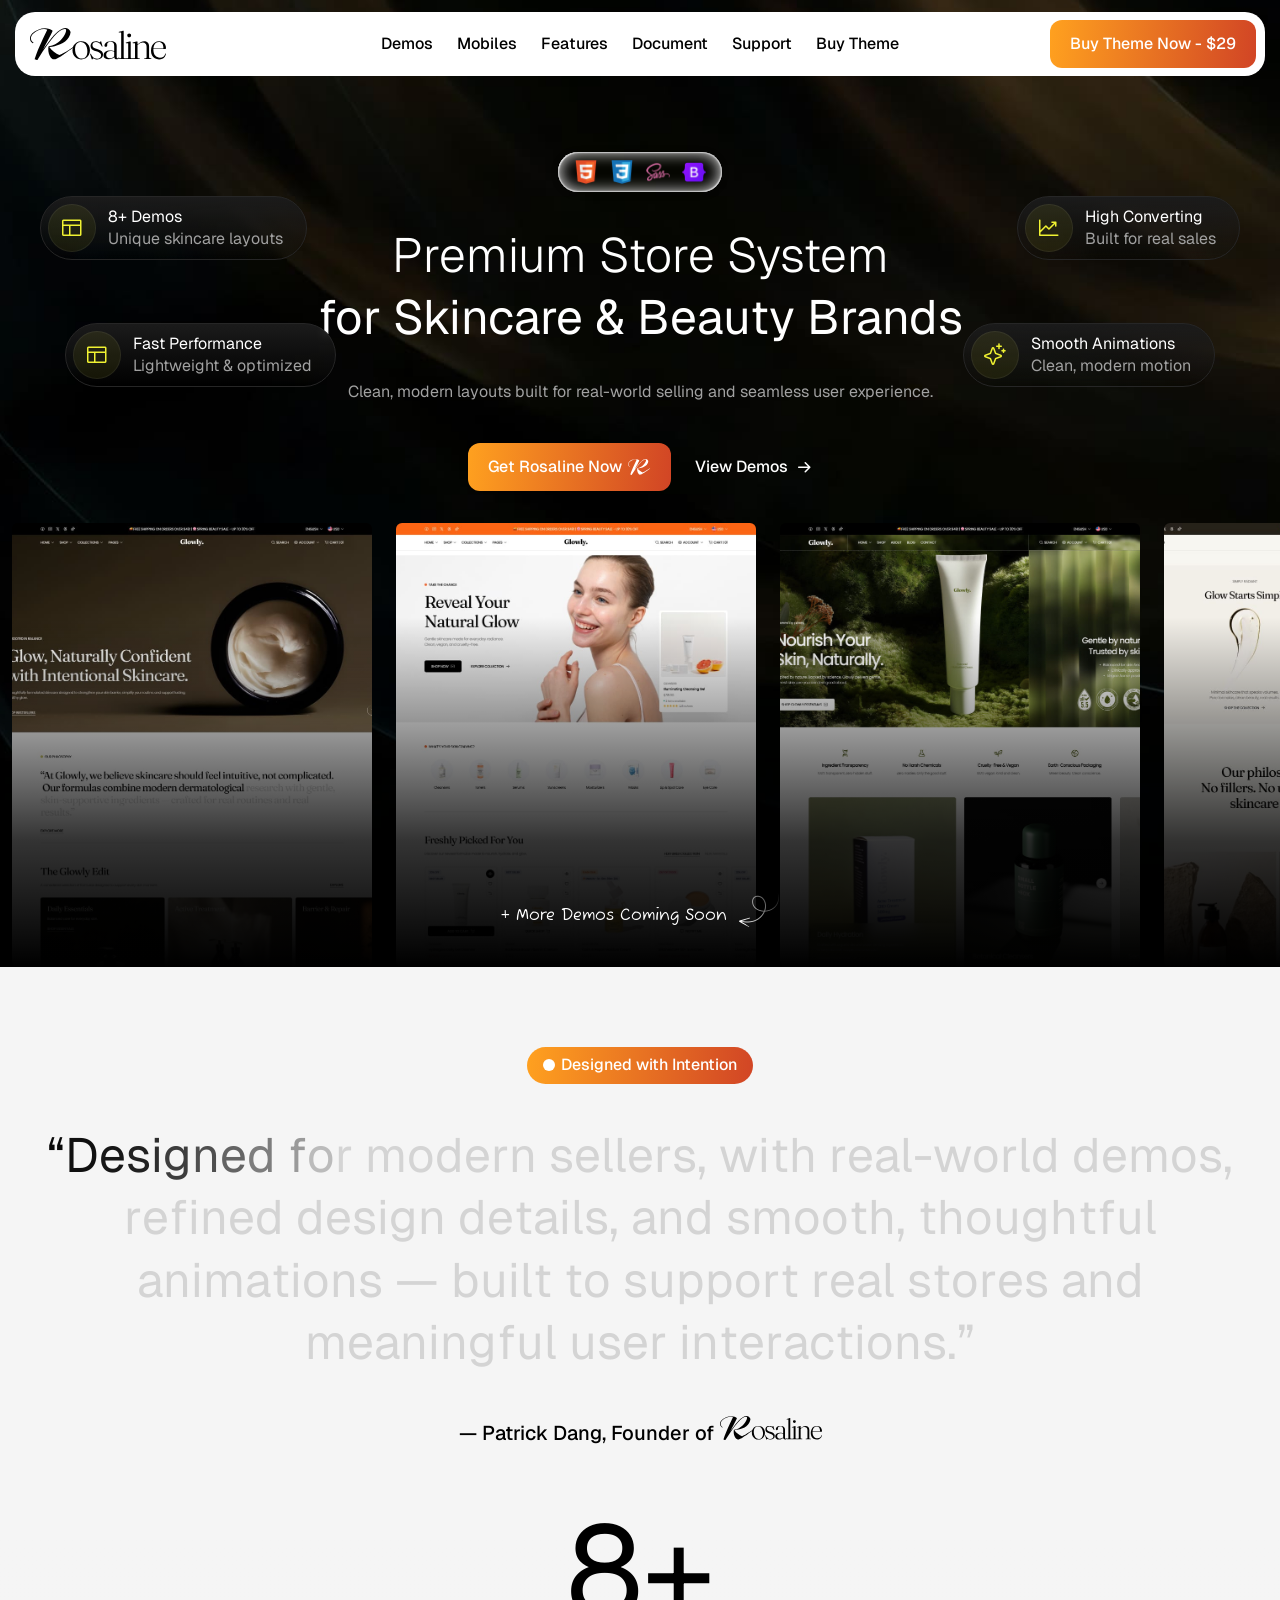
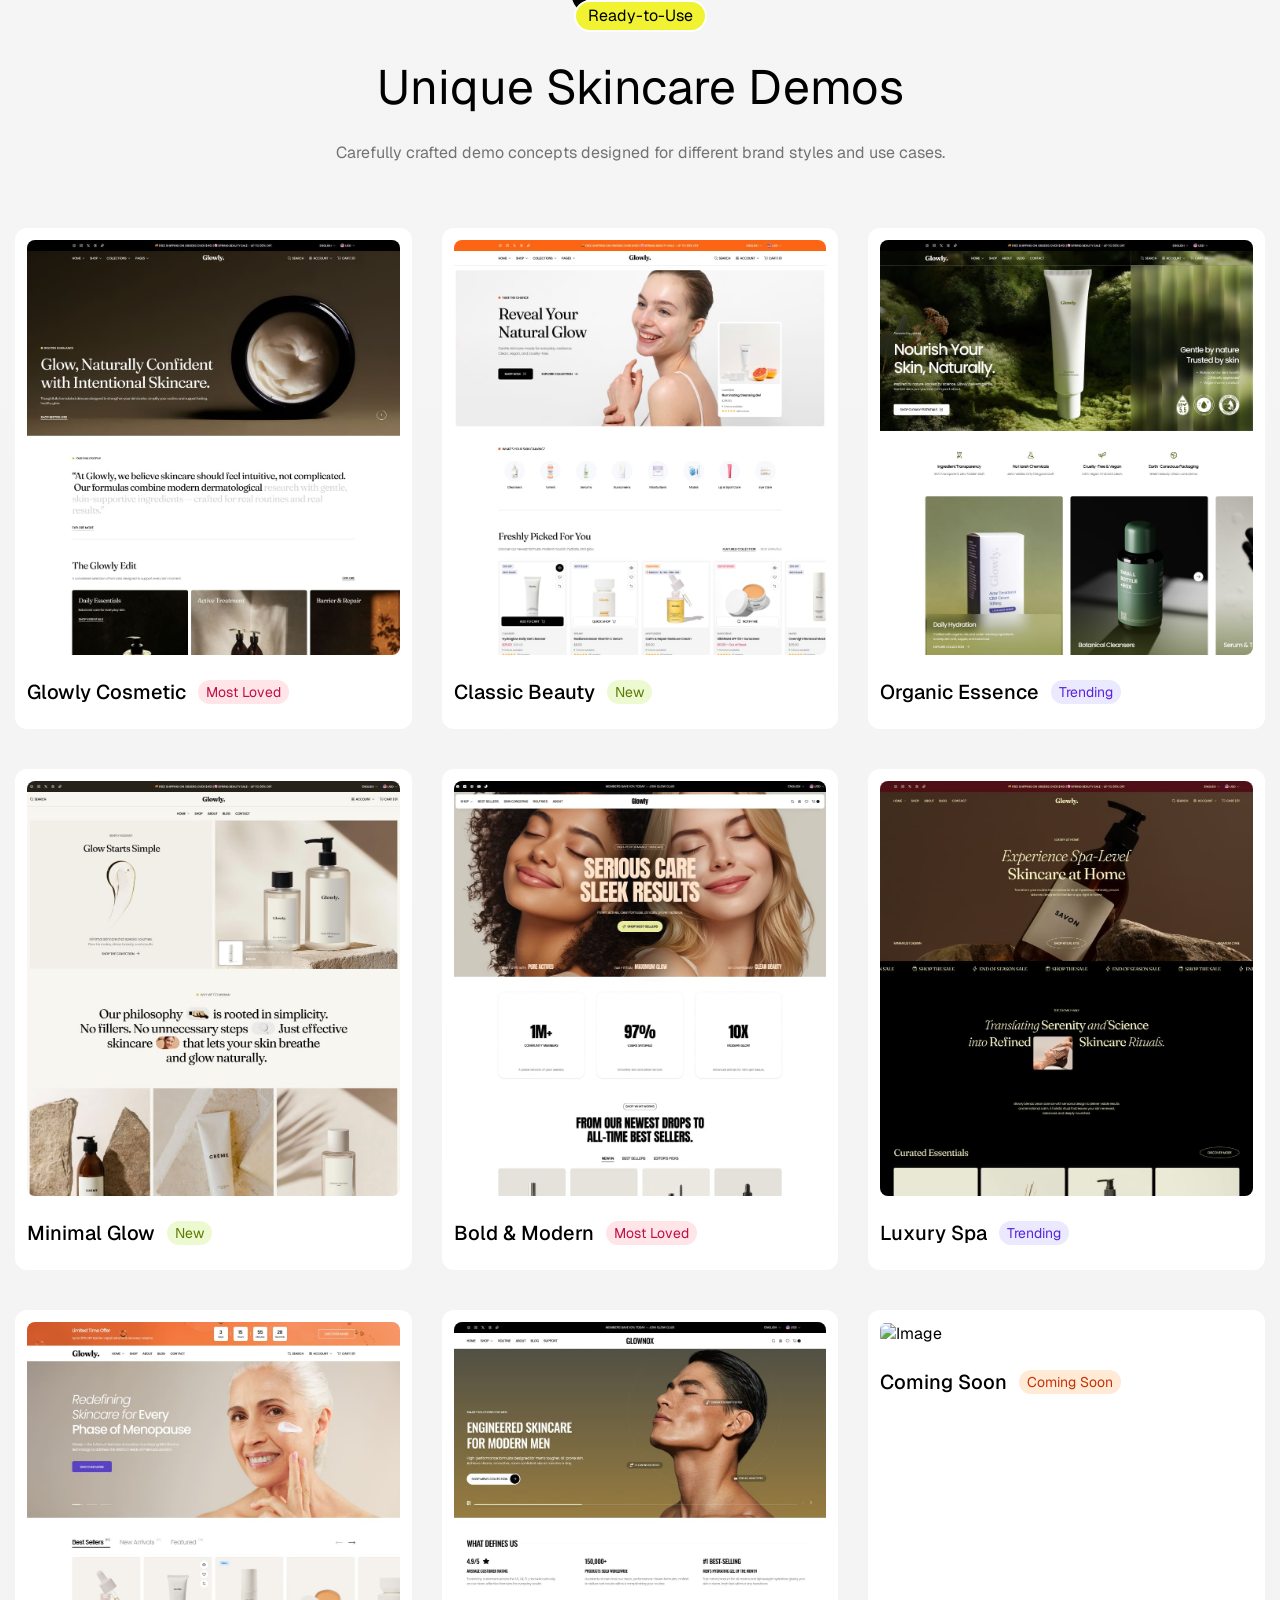
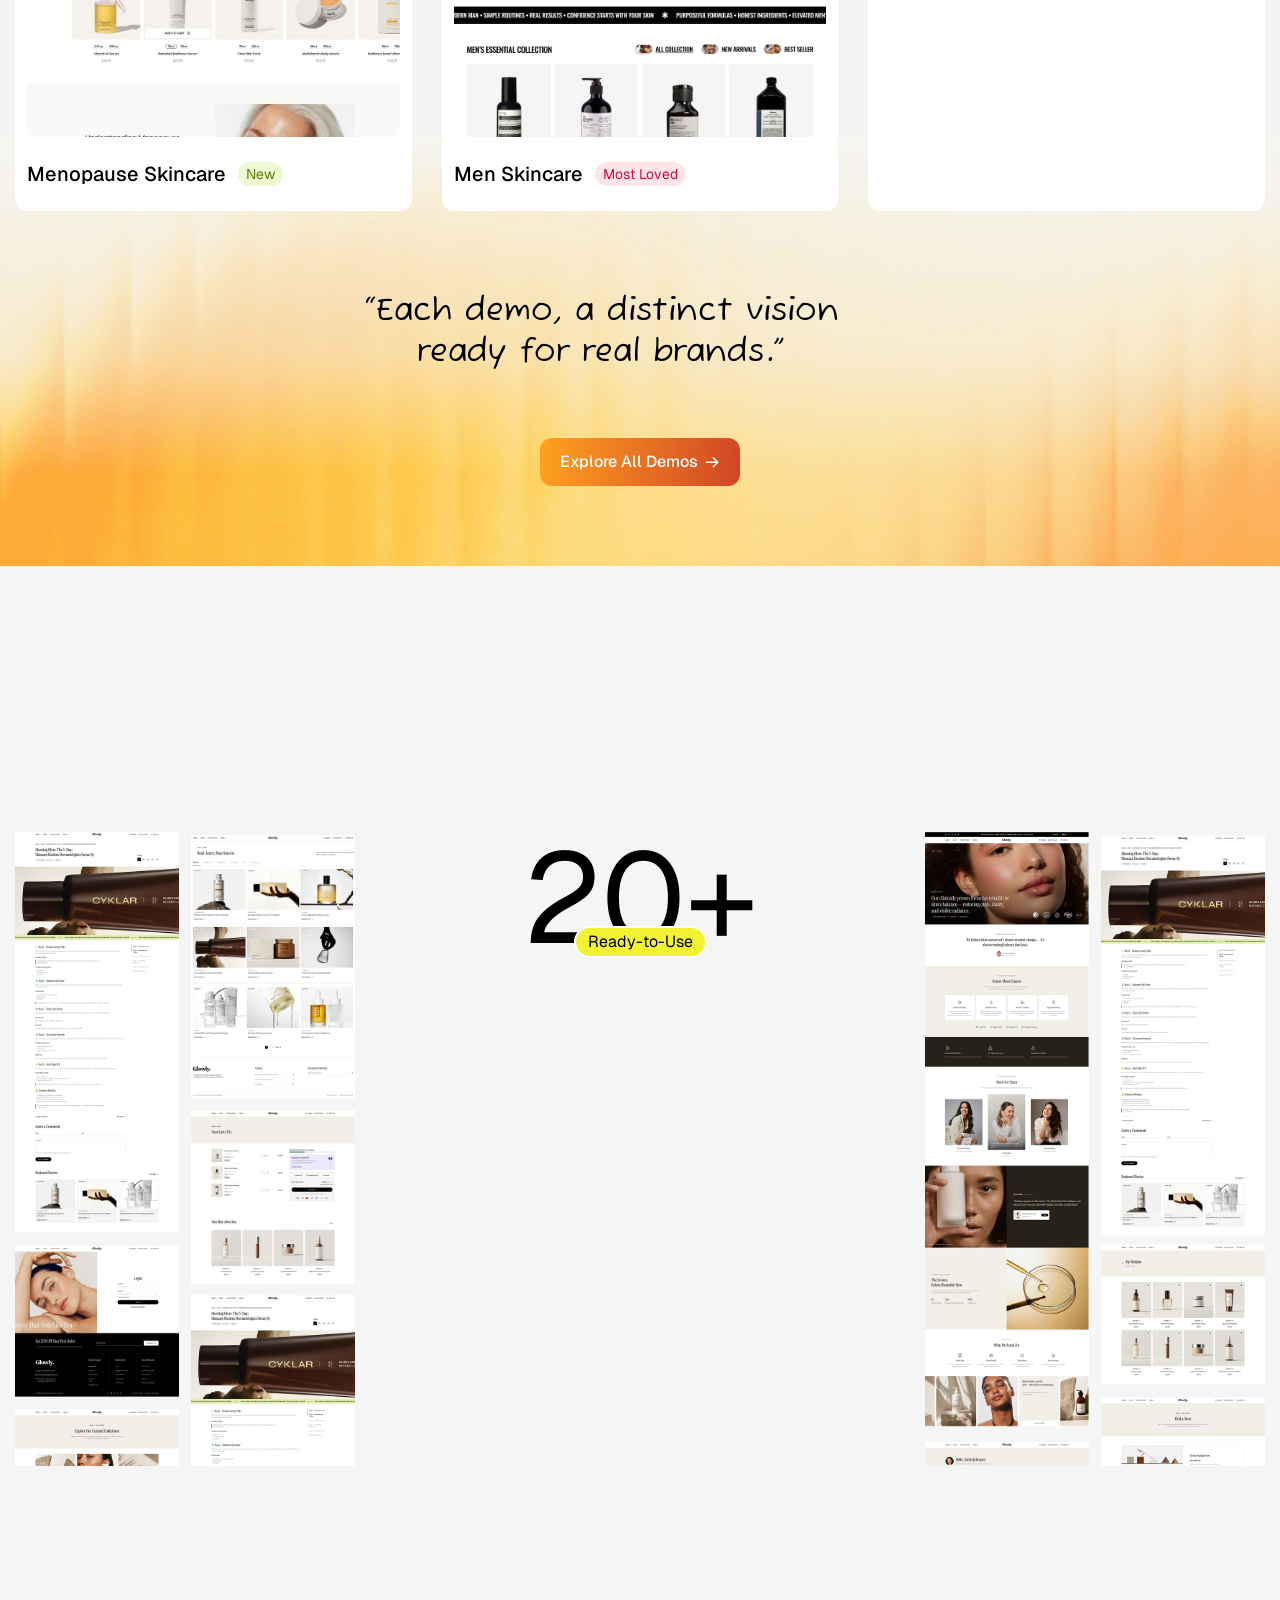
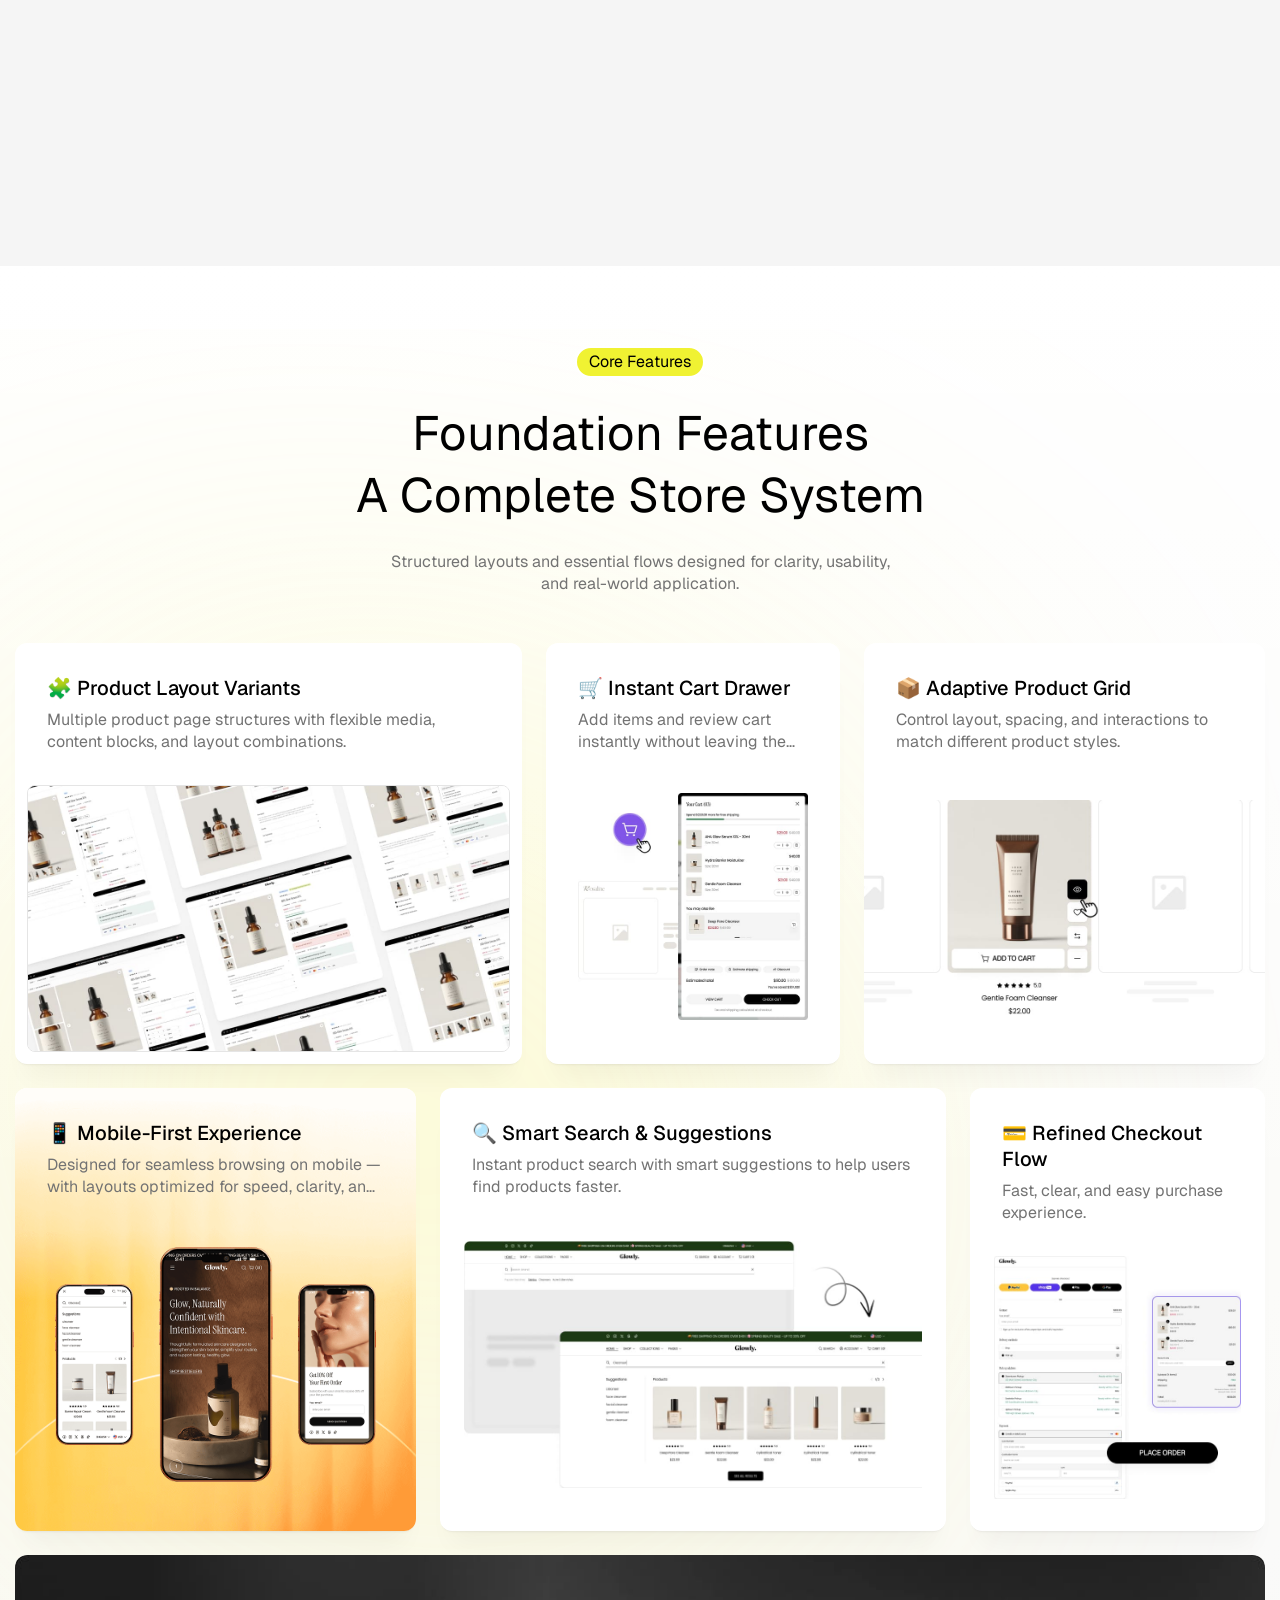
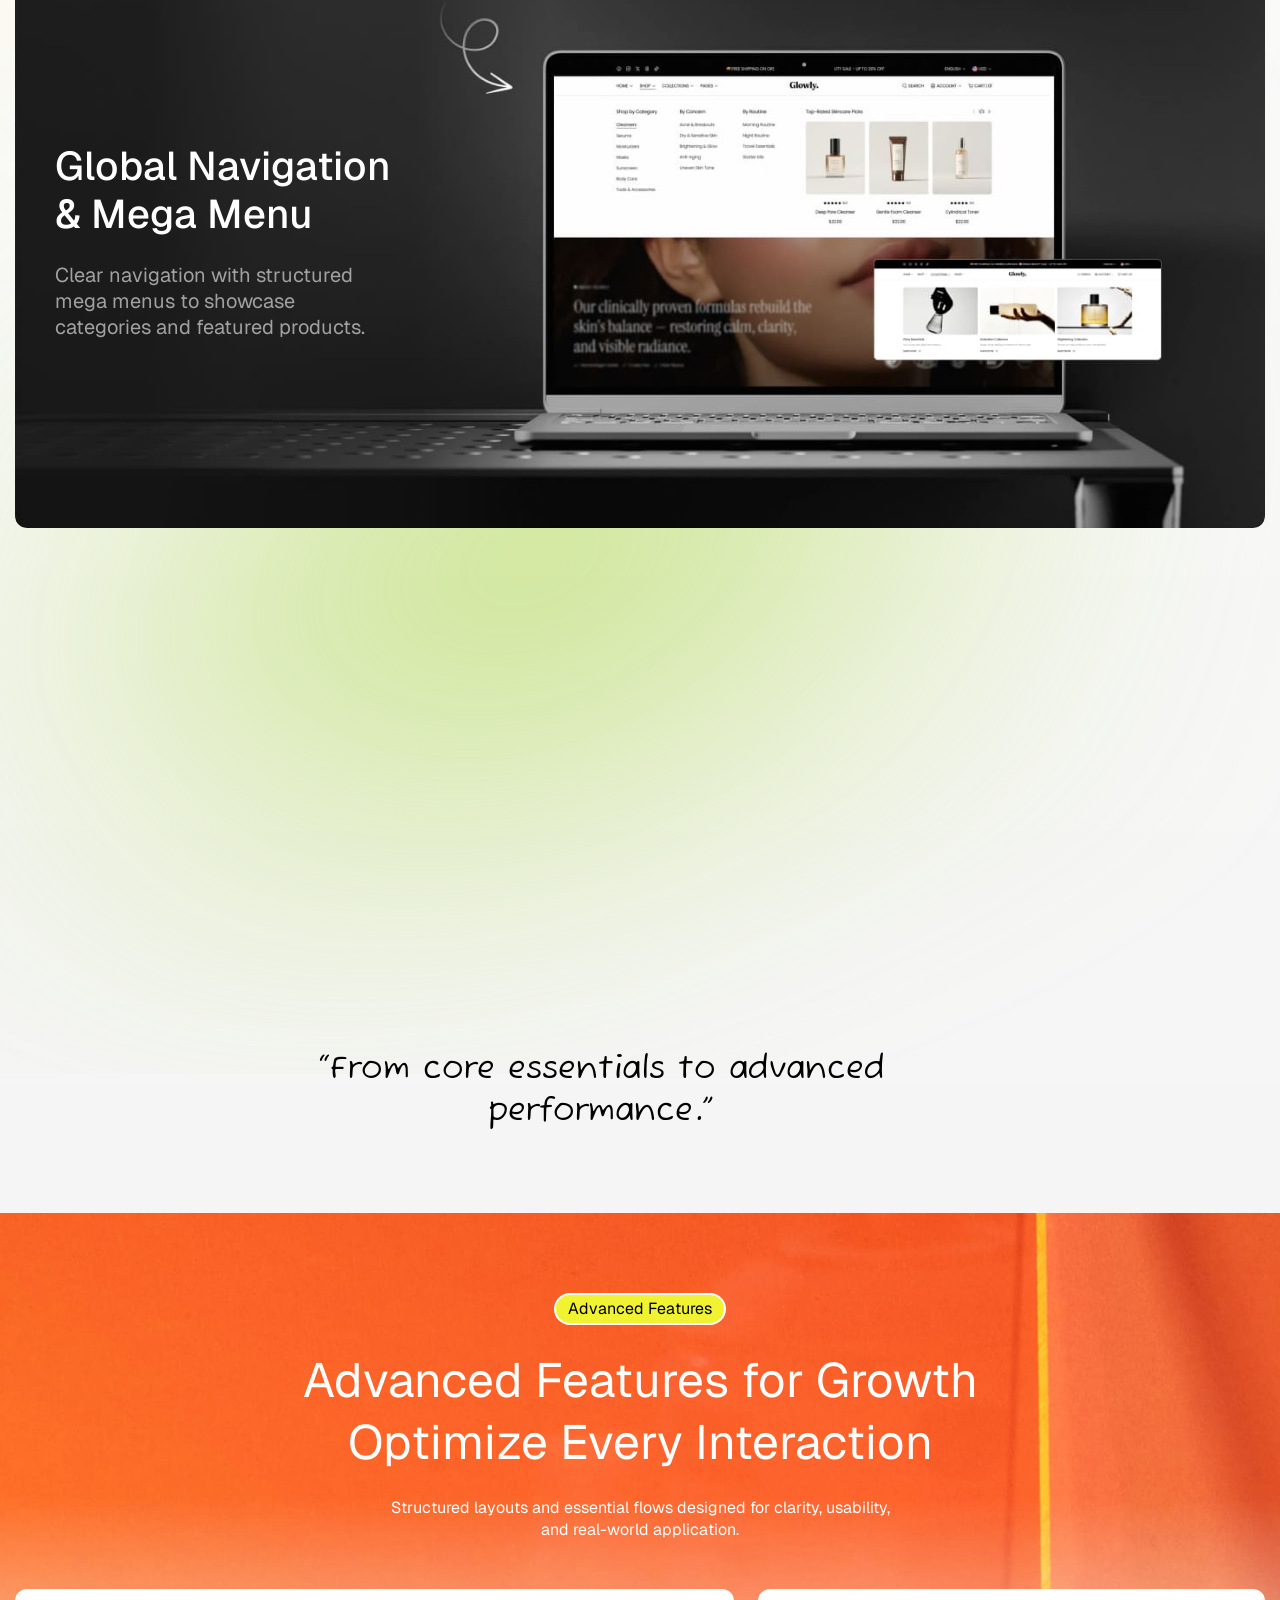
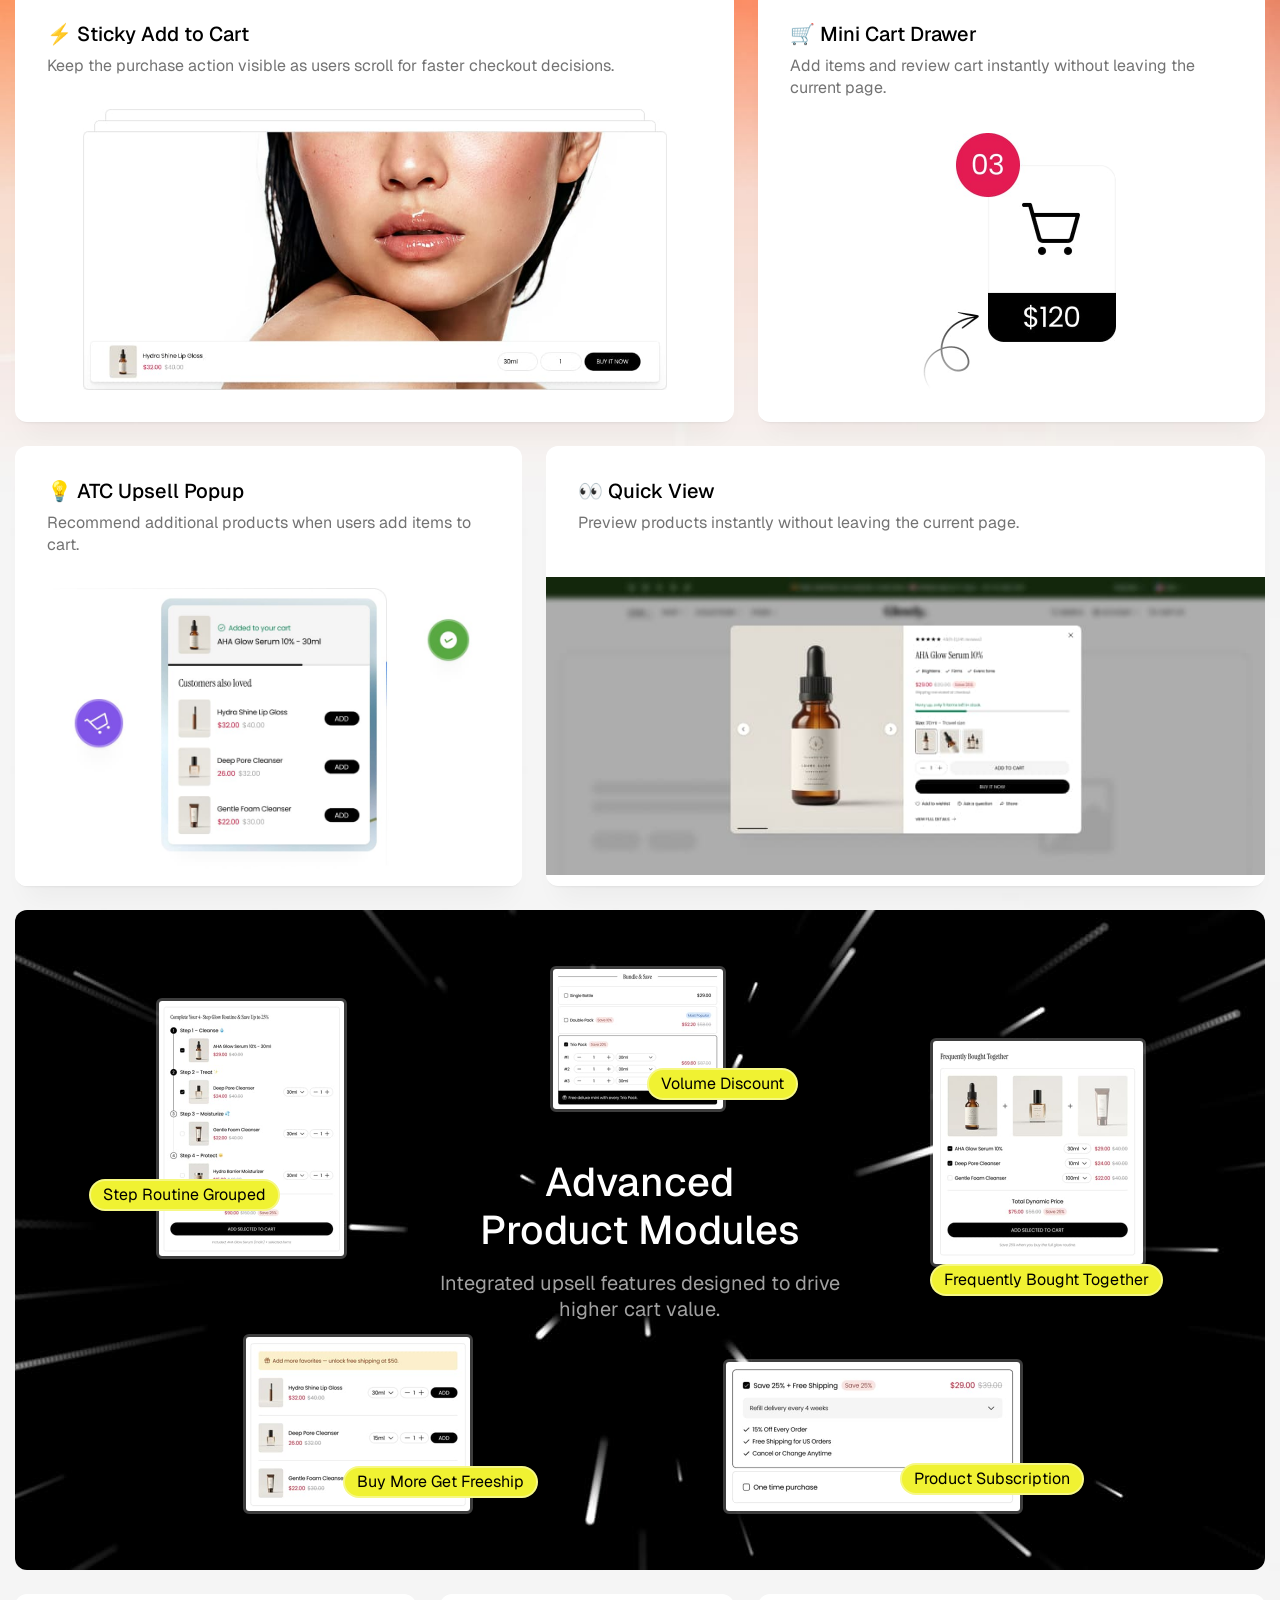
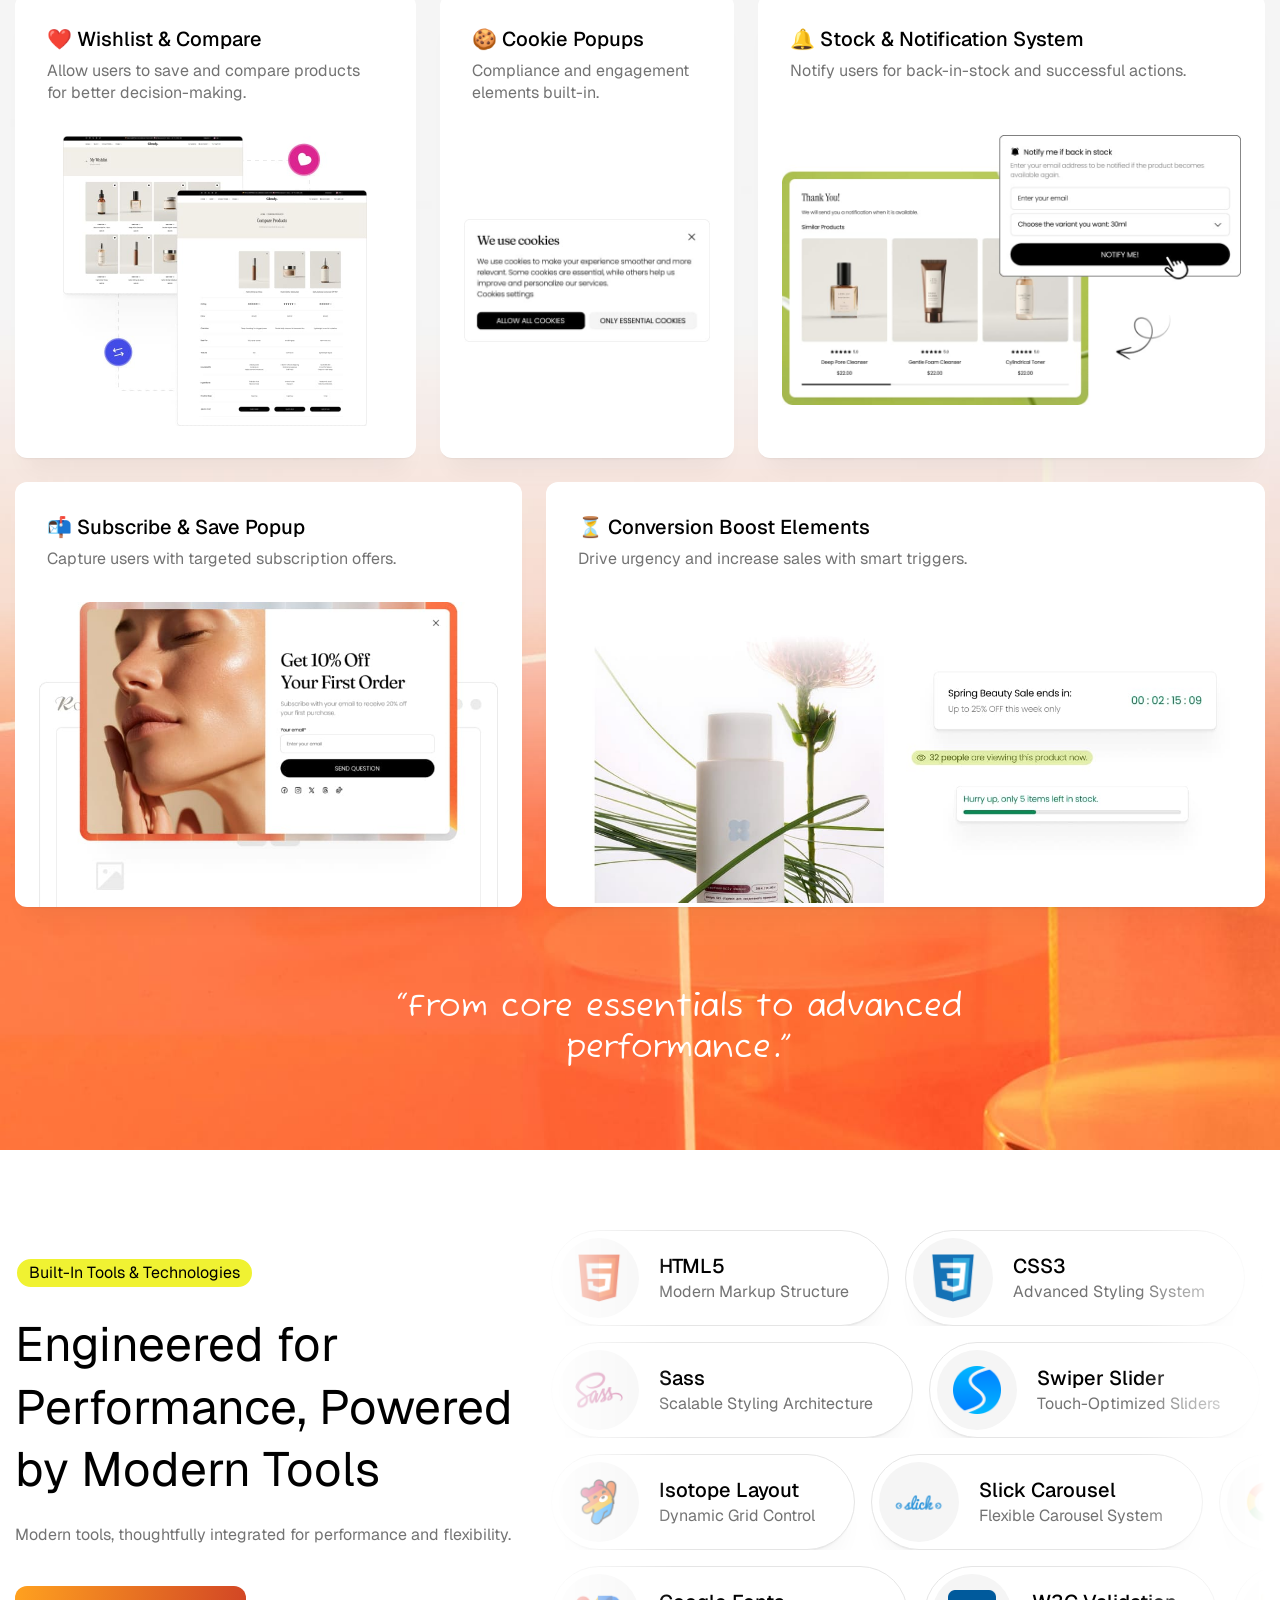
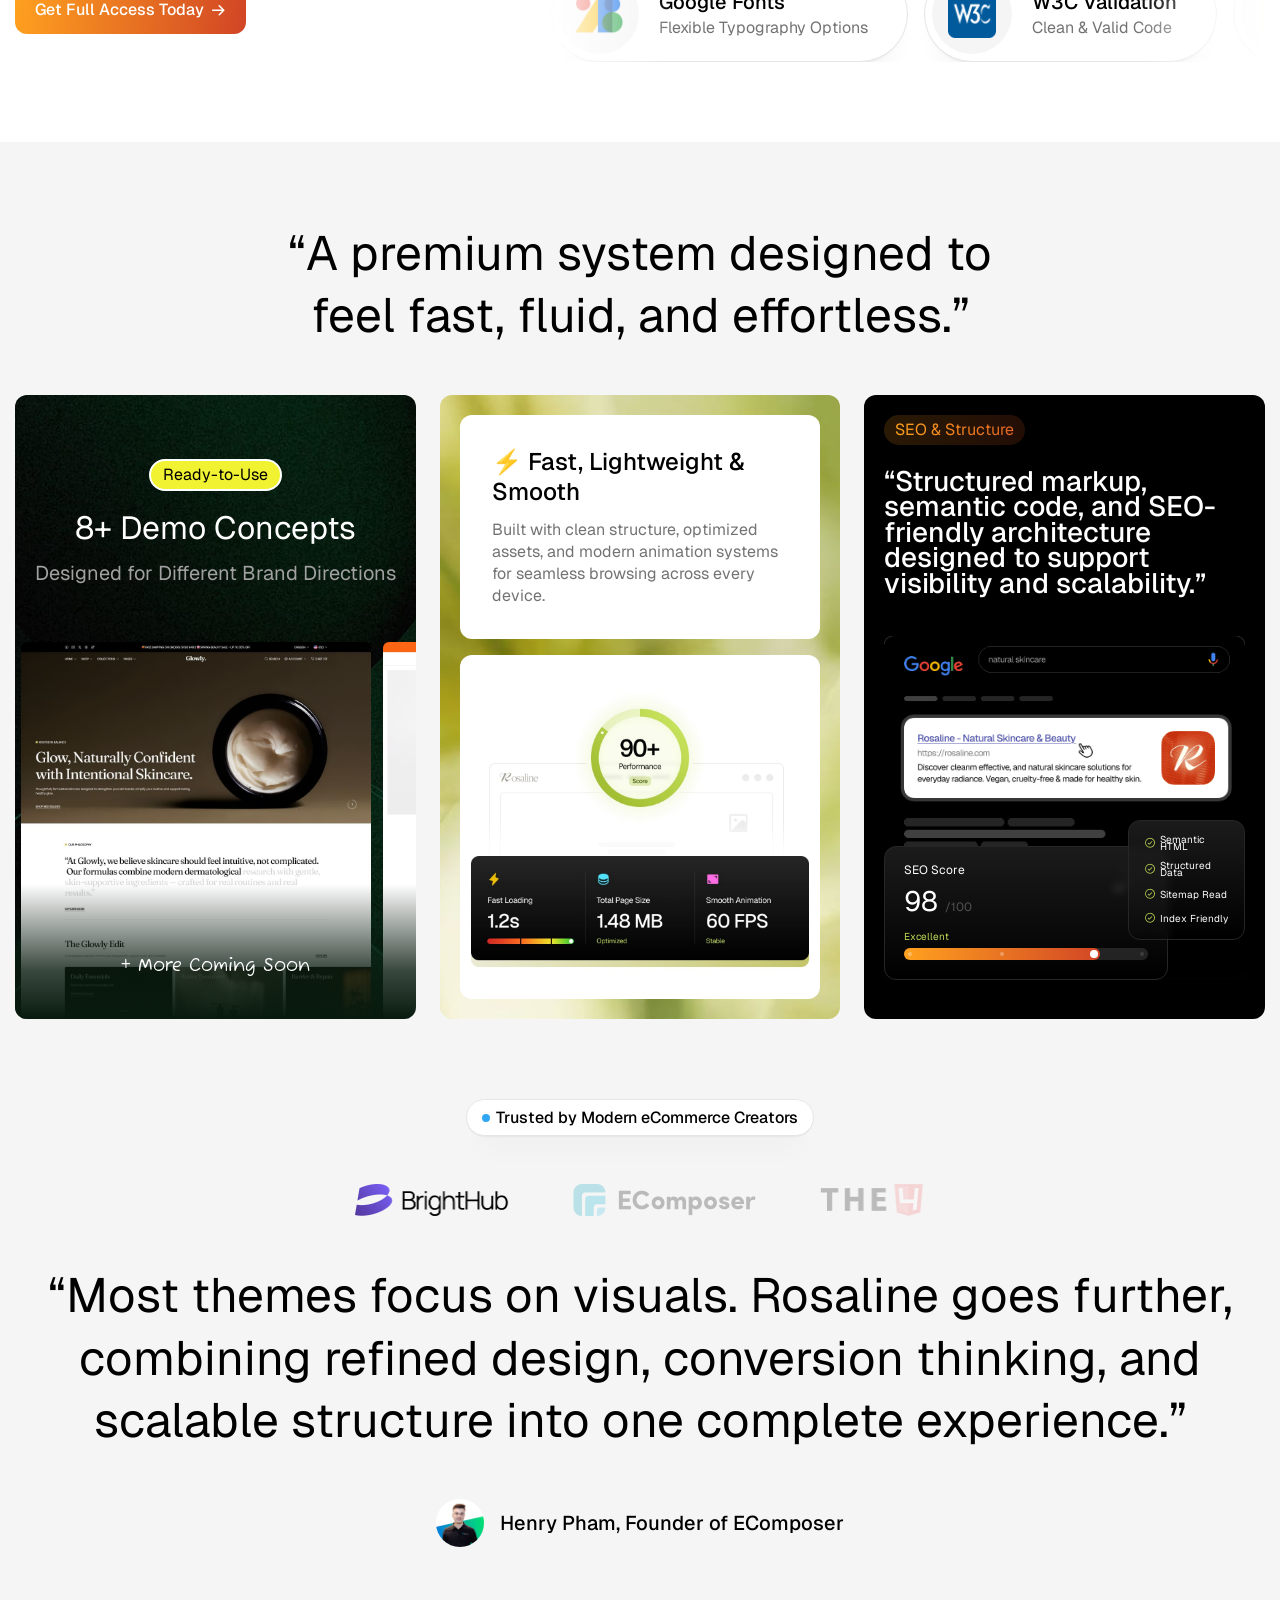
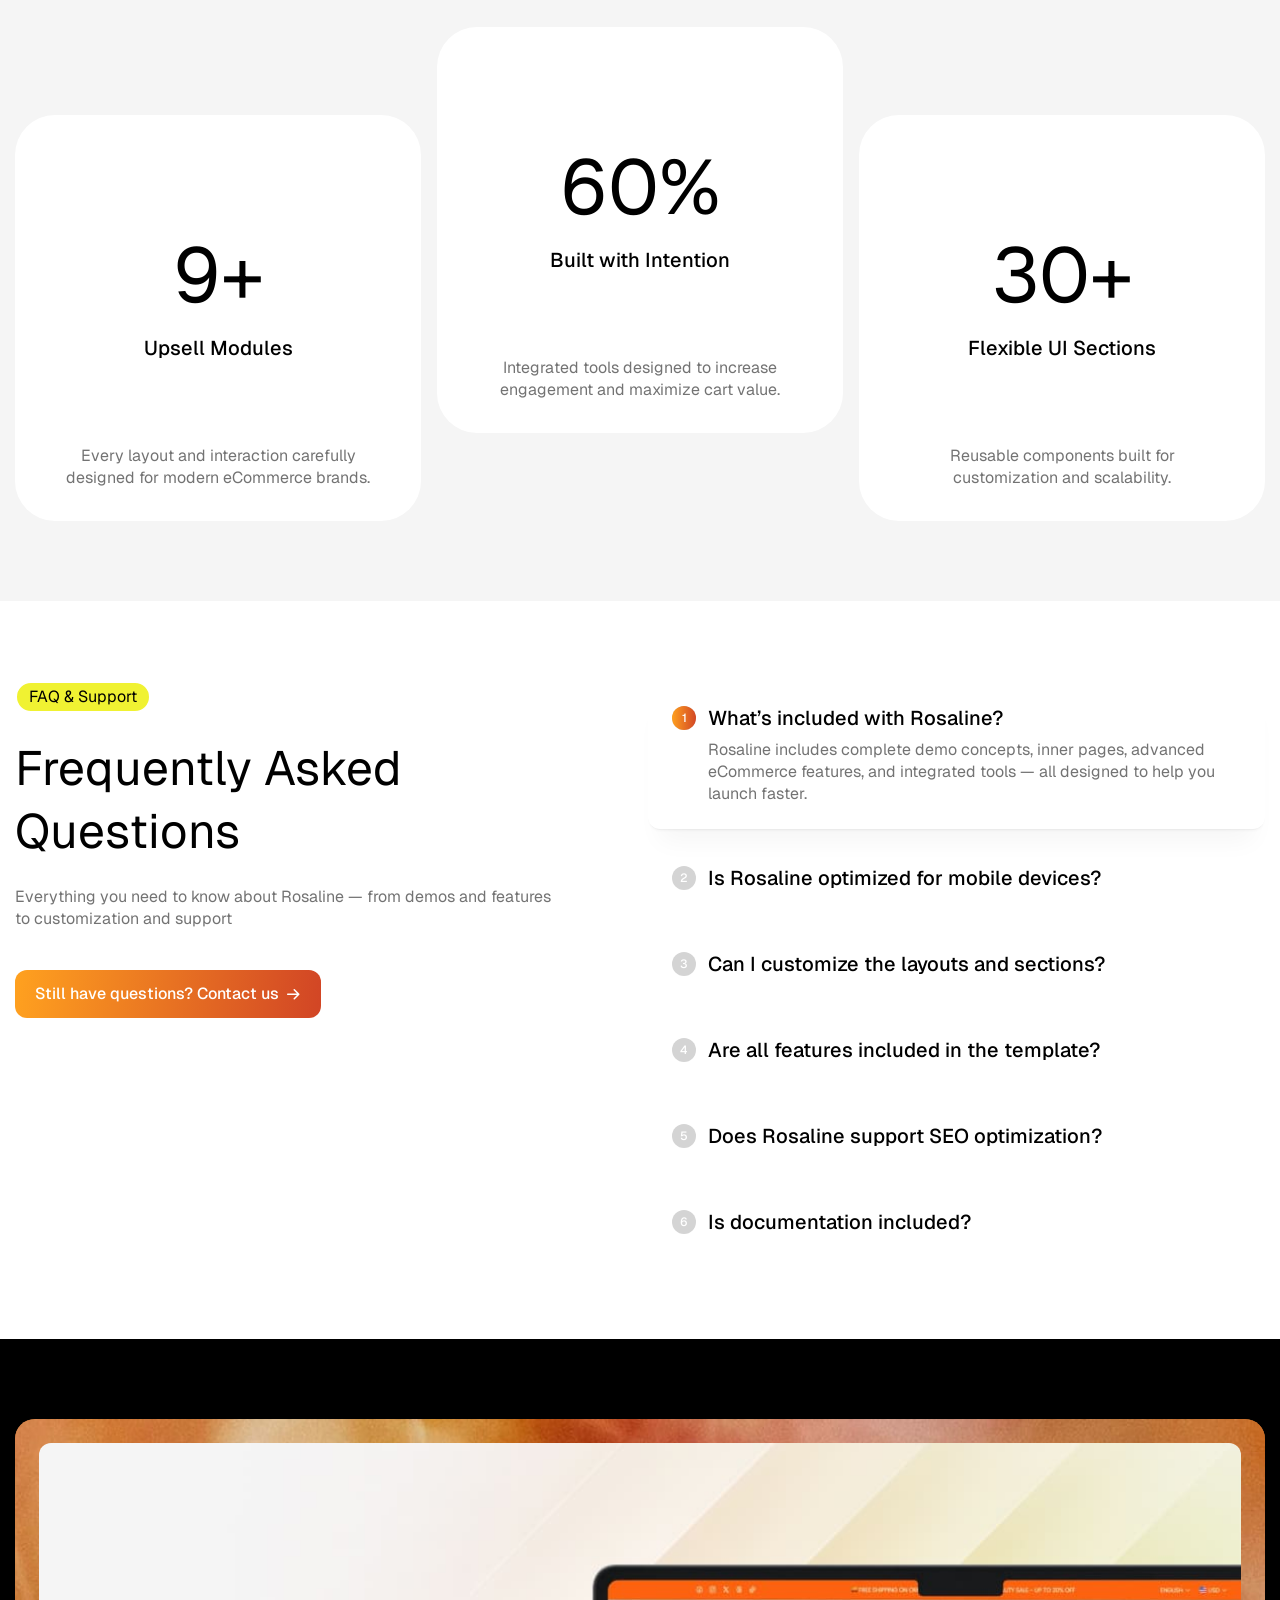
==== commit abedd424: "up" ====
--- a/landing.html
+++ b/landing.html
@@ -29,20 +29,20 @@
 
 <body class="body-landing">
     <!-- Scroll Top -->
-    <!-- <button id="goTop">
+    <button id="goTop">
         <span class="border-progress"></span>
         <span class="ic-wrap">
             <span class="icon icon-ArrowCaretUp"></span>
         </span>
-    </button> -->
+    </button>
     <!-- /Scroll Top -->
 
     <!-- Preload -->
-    <!-- <div class="preload preload-container" id="preload">
+    <div class="preload preload-container" id="preload">
         <div class="preload-logo">
             <div class="spinner"></div>
         </div>
-    </div> -->
+    </div>
     <!-- /Preload -->
 
     <main id="wrapper">
@@ -133,58 +133,165 @@
         <!-- Hero Landing -->
         <div class="hero-landing">
             <div class="hero-image">
-                <img loading="lazy" width="1920" height="994" src="https://placehold.co/1920x994/020402/020402"
-                    alt="Image">
+                <img loading="lazy" width="1920" height="994" src="assets/images/landing/item/bg-hero.jpg" alt="Image">
             </div>
             <div class="container">
-                <div class="hero-content">
-                    <div class="badge">
-                        <div class="badge-item">
-                            <img loading="lazy" width="24" height="24" src="assets/images/landing/item/html.png"
-                                alt="Image">
-                        </div>
-                        <div class="badge-item">
-                            <img loading="lazy" width="24" height="24" src="assets/images/landing/item/css.png"
-                                alt="Image">
-                        </div>
-                        <div class="badge-item">
-                            <img loading="lazy" width="24" height="24" src="assets/images/landing/item/scss.png"
-                                alt="Image">
-                        </div>
-                        <div class="badge-item">
-                            <img loading="lazy" width="24" height="24" src="assets/images/landing/item/boostrap.png"
-                                alt="Image">
-                        </div>
-                    </div>
-                    <h3 class="title letter-space--5 text-white">
-                        <span class="fw-light">
-                            Premium Store System
-                        </span> <br>
-                        for Skincare & Beauty Brands
-                    </h3>
-                    <p class="desc cl-text-6">
-                        Clean, modern layouts built for real-world selling and seamless user experience.
-                    </p>
-                    <div class="group-btn">
-                        <a href="#" class="tf-btn-v2 style-white">
-                            <span class="text">
-                                Get Rosaline Now
-                            </span>
-                            <div class="d-flex">
-                                <svg width="23" height="16" viewBox="0 0 23 16" fill="none"
-                                    xmlns="http://www.w3.org/2000/svg">
-                                    <path
-                                        d="M3.77147 15.8548L3.7473 15.9032C3.68283 15.9677 3.59418 16 3.48136 16C3.36854 16 2.97366 15.8628 2.29673 15.5885C3.21542 12.7645 4.5854 9.40797 6.40667 5.51891L8.63088 0.822995C8.24406 0.645486 7.71218 0.556732 7.03525 0.556732C6.16491 0.556732 5.22204 0.766516 4.20665 1.18608C3.20737 1.58951 2.32897 2.15431 1.57145 2.88048C0.830047 3.60666 0.459346 4.3651 0.459346 5.15583C0.459346 6.09178 0.910634 6.85023 1.81321 7.43116L1.35386 7.64902C0.451288 7.01967 0 6.21281 0 5.22844C0 4.32476 0.394877 3.47756 1.18463 2.68684C1.97438 1.87998 2.94143 1.2587 4.08576 0.822995C5.24622 0.371154 6.39861 0.145234 7.54295 0.145234C8.17153 0.145234 8.90487 0.2824 9.74298 0.556732C10.5972 0.831064 11.113 1.14574 11.2902 1.50076C11.0163 2.32375 9.44481 5.36561 6.57591 10.6263C9.42869 6.73727 11.3064 4.32476 12.2089 3.38881C14.417 1.1296 16.2141 0 17.6002 0C18.2127 0 18.7526 0.185577 19.22 0.556732C19.6874 0.927887 20.0501 1.40393 20.3079 1.98487C20.2274 2.9531 19.9372 3.84871 19.4376 4.67171C18.938 5.49471 18.3174 6.1886 17.576 6.7534C16.8508 7.30207 16.0207 7.77811 15.0859 8.18154C14.1511 8.58497 13.2243 8.88351 12.3056 9.07716C11.4031 9.2708 10.5166 9.39183 9.64627 9.44024C10.2265 10.3116 10.984 11.1104 11.9188 11.8366C12.8536 12.5466 13.7804 13.0953 14.6991 13.4826C15.7467 13.1437 17.4955 12.1755 19.9453 10.5779L21.9761 9.2466L22.1453 9.56127L20.1871 10.8926C19.6874 11.2315 19.0911 11.643 18.398 12.1271C17.7211 12.5951 17.1973 12.9581 16.8266 13.2163C16.472 13.4584 16.0529 13.7408 15.5694 14.0635C15.0859 14.3863 14.6991 14.6283 14.409 14.7897C14.135 14.9511 13.8287 15.1044 13.4903 15.2496C13.1679 15.411 12.8859 15.524 12.6441 15.5885C12.4024 15.6531 12.1686 15.6853 11.943 15.6853C11.2177 15.6853 10.5247 15.064 9.86386 13.8215C9.21916 12.5628 9.00158 11.062 9.2111 9.31921L9.45286 9.14977C10.5811 8.97226 11.6368 8.62532 12.6199 8.10893C13.6192 7.5764 14.4331 6.99546 15.0617 6.36611C15.7064 5.72063 16.2625 5.05093 16.7299 4.35703C17.1973 3.647 17.5357 3.02572 17.7453 2.49319C17.9548 1.94453 18.0596 1.51689 18.0596 1.21029C18.0596 0.726172 17.8339 0.484114 17.3826 0.484114C14.6749 0.484114 10.299 5.34947 4.255 15.0802C4.10994 15.3222 4.01324 15.4836 3.96488 15.5643C3.86818 15.7257 3.80371 15.8225 3.77147 15.8548Z"
-                                        fill="white" />
-                                </svg>
-                            </div>
-                        </a>
-                        <a href="#" class="tf-btn-icon text-white fw-medium">
-                            View Demos
-                            <i class="icon icon-ArrowRight2 fs-16"></i>
-                        </a>
-                    </div>
-                </div>
+                <div class="position-relative">
+                    <div class="hero-content">
+                        <div class="badge wow fadeInUp">
+                            <div class="badge-item">
+                                <img loading="lazy" width="24" height="24" src="assets/images/landing/item/html.png"
+                                    alt="Image">
+                            </div>
+                            <div class="badge-item">
+                                <img loading="lazy" width="24" height="24" src="assets/images/landing/item/css.png"
+                                    alt="Image">
+                            </div>
+                            <div class="badge-item">
+                                <img loading="lazy" width="24" height="24" src="assets/images/landing/item/scss.png"
+                                    alt="Image">
+                            </div>
+                            <div class="badge-item">
+                                <img loading="lazy" width="24" height="24" src="assets/images/landing/item/boostrap.png"
+                                    alt="Image">
+                            </div>
+                        </div>
+                        <h3 class="title letter-space--5 text-white wow fadeInUp">
+                            <span class="fw-light">
+                                Premium Store System
+                            </span> <br>
+                            for Skincare & Beauty Brands
+                        </h3>
+                        <p class="desc cl-text-6 wow fadeInUp">
+                            Clean, modern layouts built for real-world selling and seamless user experience.
+                        </p>
+                        <div class="group-btn wow fadeInUp">
+                            <a href="#" class="tf-btn-v2 style-white">
+                                <span class="text">
+                                    Get Rosaline Now
+                                </span>
+                                <div class="d-flex">
+                                    <svg width="23" height="16" viewBox="0 0 23 16" fill="none"
+                                        xmlns="http://www.w3.org/2000/svg">
+                                        <path
+                                            d="M3.77147 15.8548L3.7473 15.9032C3.68283 15.9677 3.59418 16 3.48136 16C3.36854 16 2.97366 15.8628 2.29673 15.5885C3.21542 12.7645 4.5854 9.40797 6.40667 5.51891L8.63088 0.822995C8.24406 0.645486 7.71218 0.556732 7.03525 0.556732C6.16491 0.556732 5.22204 0.766516 4.20665 1.18608C3.20737 1.58951 2.32897 2.15431 1.57145 2.88048C0.830047 3.60666 0.459346 4.3651 0.459346 5.15583C0.459346 6.09178 0.910634 6.85023 1.81321 7.43116L1.35386 7.64902C0.451288 7.01967 0 6.21281 0 5.22844C0 4.32476 0.394877 3.47756 1.18463 2.68684C1.97438 1.87998 2.94143 1.2587 4.08576 0.822995C5.24622 0.371154 6.39861 0.145234 7.54295 0.145234C8.17153 0.145234 8.90487 0.2824 9.74298 0.556732C10.5972 0.831064 11.113 1.14574 11.2902 1.50076C11.0163 2.32375 9.44481 5.36561 6.57591 10.6263C9.42869 6.73727 11.3064 4.32476 12.2089 3.38881C14.417 1.1296 16.2141 0 17.6002 0C18.2127 0 18.7526 0.185577 19.22 0.556732C19.6874 0.927887 20.0501 1.40393 20.3079 1.98487C20.2274 2.9531 19.9372 3.84871 19.4376 4.67171C18.938 5.49471 18.3174 6.1886 17.576 6.7534C16.8508 7.30207 16.0207 7.77811 15.0859 8.18154C14.1511 8.58497 13.2243 8.88351 12.3056 9.07716C11.4031 9.2708 10.5166 9.39183 9.64627 9.44024C10.2265 10.3116 10.984 11.1104 11.9188 11.8366C12.8536 12.5466 13.7804 13.0953 14.6991 13.4826C15.7467 13.1437 17.4955 12.1755 19.9453 10.5779L21.9761 9.2466L22.1453 9.56127L20.1871 10.8926C19.6874 11.2315 19.0911 11.643 18.398 12.1271C17.7211 12.5951 17.1973 12.9581 16.8266 13.2163C16.472 13.4584 16.0529 13.7408 15.5694 14.0635C15.0859 14.3863 14.6991 14.6283 14.409 14.7897C14.135 14.9511 13.8287 15.1044 13.4903 15.2496C13.1679 15.411 12.8859 15.524 12.6441 15.5885C12.4024 15.6531 12.1686 15.6853 11.943 15.6853C11.2177 15.6853 10.5247 15.064 9.86386 13.8215C9.21916 12.5628 9.00158 11.062 9.2111 9.31921L9.45286 9.14977C10.5811 8.97226 11.6368 8.62532 12.6199 8.10893C13.6192 7.5764 14.4331 6.99546 15.0617 6.36611C15.7064 5.72063 16.2625 5.05093 16.7299 4.35703C17.1973 3.647 17.5357 3.02572 17.7453 2.49319C17.9548 1.94453 18.0596 1.51689 18.0596 1.21029C18.0596 0.726172 17.8339 0.484114 17.3826 0.484114C14.6749 0.484114 10.299 5.34947 4.255 15.0802C4.10994 15.3222 4.01324 15.4836 3.96488 15.5643C3.86818 15.7257 3.80371 15.8225 3.77147 15.8548Z"
+                                            fill="white" />
+                                    </svg>
+                                </div>
+                            </a>
+                            <a href="#" class="tf-btn-icon text-white fw-medium">
+                                View Demos
+                                <i class="icon icon-ArrowRight2 fs-16"></i>
+                            </a>
+                        </div>
+                    </div>
+                    <ul class="list-benefit tf-grid-layout sm-col-2 lg-col-4 gap-12 mb-xl-0">
+                        <li class="benefit-item benefit-1 wow fadeInRight" data-wow-delay="0.1s">
+                            <div class="ic-wrap">
+                                <i class="icon icon-Grid2"></i>
+                            </div>
+                            <div class="infor">
+                                <p class="infor_name text-white">8+ Demos</p>
+                                <p class="infor_desc cl-text-6 text-line-clamp-1">
+                                    Unique skincare layouts
+                                </p>
+                            </div>
+                        </li>
+                        <li class="benefit-item benefit-2 wow fadeInRight" data-wow-delay="0.2s">
+                            <div class="ic-wrap">
+                                <i class="icon icon-Grid2"></i>
+                            </div>
+                            <div class="infor">
+                                <p class="infor_name text-white">Fast Performance</p>
+                                <p class="infor_desc cl-text-6 text-line-clamp-1">
+                                    Lightweight & optimized
+                                </p>
+                            </div>
+                        </li>
+                        <li class="benefit-item benefit-3 wow fadeInLeft" data-wow-delay="0.1s">
+                            <div class="ic-wrap">
+                                <i class="icon icon-Stock"></i>
+                            </div>
+                            <div class="infor">
+                                <p class="infor_name text-white">High Converting</p>
+                                <p class="infor_desc cl-text-6 text-line-clamp-1">
+                                    Built for real sales
+                                </p>
+                            </div>
+                        </li>
+                        <li class="benefit-item benefit-4 wow fadeInLeft" data-wow-delay="0.2s">
+                            <div class="ic-wrap">
+                                <i class="icon icon-Spark"></i>
+                            </div>
+                            <div class="infor">
+                                <p class="infor_name text-white">Smooth Animations</p>
+                                <p class="infor_desc cl-text-6 text-line-clamp-1">
+                                    Clean, modern motion
+                                </p>
+                            </div>
+                        </li>
+                    </ul>
+                </div>
+            </div>
+            <div class="infiniteSlide-demo wow fadeIn">
+                <div class="infiniteSlide infiniteSlide-wrapper" data-clone="2" data-speed="100">
+                    <!-- Clone 1 -->
+                    <div class="infiniteSlide-item">
+                        <div class="image-demo">
+                            <img loading="lazy" width="414" height="446" src="assets/images/demo/home-1.jpg"
+                                alt="Image">
+                        </div>
+                    </div>
+                    <div class="infiniteSlide-item">
+                        <div class="image-demo">
+                            <img loading="lazy" width="414" height="446" src="assets/images/demo/home-2.jpg"
+                                alt="Image">
+                        </div>
+                    </div>
+                    <div class="infiniteSlide-item">
+                        <div class="image-demo">
+                            <img loading="lazy" width="414" height="446" src="assets/images/demo/home-3.jpg"
+                                alt="Image">
+                        </div>
+                    </div>
+                    <div class="infiniteSlide-item">
+                        <div class="image-demo">
+                            <img loading="lazy" width="414" height="446" src="assets/images/demo/home-4.jpg"
+                                alt="Image">
+                        </div>
+                    </div>
+                    <div class="infiniteSlide-item">
+                        <div class="image-demo">
+                            <img loading="lazy" width="414" height="446" src="assets/images/demo/home-5.jpg"
+                                alt="Image">
+                        </div>
+                    </div>
+                    <div class="infiniteSlide-item">
+                        <div class="image-demo">
+                            <img loading="lazy" width="414" height="446" src="assets/images/demo/home-6.jpg"
+                                alt="Image">
+                        </div>
+                    </div>
+                    <div class="infiniteSlide-item">
+                        <div class="image-demo">
+                            <img loading="lazy" width="414" height="446" src="assets/images/demo/home-7.jpg"
+                                alt="Image">
+                        </div>
+                    </div>
+                    <div class="infiniteSlide-item">
+                        <div class="image-demo">
+                            <img loading="lazy" width="414" height="446" src="assets/images/demo/home-8.jpg"
+                                alt="Image">
+                        </div>
+                    </div>
+                </div>
+                <p class="text-demo text-white font-fuzzy_bubble">
+                    + More Demos Coming Soon
+                    <span class="img-item">
+                        <img loading="lazy" width="34" height="40" src="assets/images/landing/item/arrow-elip.png"
+                            alt="Image">
+                    </span>
+                </p>
             </div>
         </div>
         <!-- /Hero Landing -->
@@ -192,7 +299,7 @@
         <div class="section-design-testimonial flat-spacing-3">
             <div class="container">
                 <div class="content">
-                    <div class="eyebrow-label-v2 spacing-bottom-4">
+                    <div class="eyebrow-label-v2 spacing-bottom-4 wow fadeIn">
                         <div class="wrap">
                             <span class="br-dot bg-white"></span>
                             <span class="fw-medium">
@@ -200,11 +307,11 @@
                             </span>
                         </div>
                     </div>
-                    <h3 class="text-color-change letter-space--5 spacing-bottom-4">
+                    <div class="text-color-change h3 letter-space--5 spacing-bottom-4">
                         “Designed for modern sellers, with real-world demos, refined design details, and smooth,
                         thoughtful
                         animations — built to support real stores and meaningful user interactions.”
-                    </h3>
+                    </div>
                     <p class="author h7 fw-medium letter-space--4">
                         — Patrick Dang, Founder of
                         <span class="logo">
@@ -218,7 +325,11 @@
         <!-- /Design Tes -->
         <!-- Demo -->
         <div class="section-demo-page" id="Demos">
-            <div class="container">
+            <div class="bg-img-item">
+                <img loading="lazy" width="1920" height="703" src="assets/images/landing/item/bg-item-2.png"
+                    alt="Image">
+            </div>
+            <div class="container position-relative z-1">
                 <div class="landing-heading center spacing-bottom-2">
                     <div class="has-number">
                         <div class="view-counter text-144-102 letter-space--6">
@@ -228,14 +339,14 @@
                             Ready-to-Use
                         </div>
                     </div>
-                    <h3 class="s-title letter-space--5">
+                    <h3 class="s-title letter-space--5 wow fadeInUpBlur">
                         Unique Skincare Demos
                     </h3>
-                    <p class="s-desc cl-text-5">
+                    <p class="s-desc cl-text-5 wow fadeInUpBlur">
                         Carefully crafted demo concepts designed for different brand styles and use cases.
                     </p>
                 </div>
-                <div class="demo-grid_layout tf-grid-layout tf-col-2 lg-col-3">
+                <div class="demo-grid_layout tf-grid-layout tf-col-2 lg-col-3 wow fadeInUpBlur">
                     <div class="demo-card hover-img">
                         <a href="link:index.html" class="card-image img-style">
                             <img loading="lazy" width="424" height="472" src="assets/images/demo/home-1.jpg"
@@ -364,7 +475,7 @@
                     </div>
                 </div>
                 <div class="landing-bottom flat-spacing-3">
-                    <div class="text-gif spacing-bottom-2">
+                    <div class="text-gif spacing-bottom-2 wow fadeInUpBlur">
                         <p class="h5 font-fuzzy_bubble text-center">
                             “Each demo, a distinct vision <br class="d-none d-sm-block">
                             ready for real brands.”
@@ -374,7 +485,7 @@
                                 alt="Image">
                         </div>
                     </div>
-                    <a href="#" class="tf-btn-v2">
+                    <a href="#" class="tf-btn-v2 wow fadeInUpBlur">
                         <span class="text">
                             Explore All Demos
                         </span>
@@ -397,13 +508,13 @@
                                 Ready-to-Use
                             </div>
                         </div>
-                        <h3 class="s-title letter-space--5">
+                        <h3 class="s-title letter-space--5 wow fadeInUpBlur">
                             Complete eCommerce Pages
                         </h3>
-                        <p class="s-desc cl-text-5 mb-xl-16">
+                        <p class="s-desc cl-text-5 mb-xl-16 wow fadeInUpBlur">
                             All essential pages included — designed for real user flows, not just placeholders.
                         </p>
-                        <a href="#" class="tf-btn-v2">
+                        <a href="#" class="tf-btn-v2 wow fadeInUpBlur">
                             <span class="text">
                                 Explore All Demos
                             </span>
@@ -543,24 +654,24 @@
         </div>
         <!-- /Inner -->
         <!-- Feature -->
-        <div class="flat-spacing-3">
-            <div class="container">
+        <div class="section-feature flat-spacing-3 position-relative">
+            <div class="container position-relative z-2">
                 <div class="landing-heading center spacing-bottom-1">
                     <div class="badge-landing">
                         Core Features
                     </div>
-                    <h3 class="s-title letter-space--5">
+                    <h3 class="s-title letter-space--5 wow fadeInUpBlur">
                         Foundation Features <br class="d-none d-sm-block">
                         A Complete Store System
                     </h3>
-                    <p class="s-desc cl-text-5">
+                    <p class="s-desc cl-text-5 wow fadeInUpBlur">
                         Structured layouts and essential flows designed for clarity, usability,
                         <br class="d-none d-sm-block">
                         and real-world application.
                     </p>
                 </div>
                 <div class="feature-grid_layout">
-                    <div class="land-feature-v01 style-v1 col-size-5">
+                    <div class="land-feature-v01 style-v1 col-size-5 wow fadeInUpBlur">
                         <div class="feature-content">
                             <p class="feature_name h7 fw-medium letter-space--4">
                                 🧩 Product Layout Variants
@@ -577,7 +688,7 @@
                             </div>
                         </div>
                     </div>
-                    <div class="land-feature-v01 style-v2 col-size-3">
+                    <div class="land-feature-v01 style-v2 col-size-3 wow fadeInUpBlur">
                         <div class="feature-content">
                             <p class="feature_name h7 fw-medium letter-space--4">
                                 🛒 Instant Cart Drawer
@@ -593,7 +704,7 @@
                             </div>
                         </div>
                     </div>
-                    <div class="land-feature-v01 style-v3 col-size-4">
+                    <div class="land-feature-v01 style-v3 col-size-4 wow fadeInUpBlur">
                         <div class="feature-content">
                             <p class="feature_name h7 fw-medium letter-space--4">
                                 📦 Adaptive Product Grid
@@ -609,7 +720,7 @@
                             </div>
                         </div>
                     </div>
-                    <div class="land-feature-v01 style-v4 has-background col-size-4">
+                    <div class="land-feature-v01 style-v4 has-background col-size-4 wow fadeInUpBlur">
                         <div class="bg-item-card">
                             <img loading="lazy" width="464" height="464" src="assets/images/landing/item/bg-item.png"
                                 alt="Image">
@@ -640,7 +751,7 @@
                             </div>
                         </div>
                     </div>
-                    <div class="land-feature-v01 style-v3 col-size-5">
+                    <div class="land-feature-v01 style-v3 col-size-5 wow fadeInUpBlur">
                         <div class="feature-content">
                             <p class="feature_name h7 fw-medium letter-space--4">
                                 🔍 Smart Search & Suggestions
@@ -656,7 +767,7 @@
                             </div>
                         </div>
                     </div>
-                    <div class="land-feature-v01 style-v3 col-size-3">
+                    <div class="land-feature-v01 style-v3 col-size-3 wow fadeInUpBlur">
                         <div class="feature-content">
                             <p class="feature_name h7 fw-medium letter-space--4">
                                 💳 Refined Checkout Flow
@@ -672,7 +783,7 @@
                             </div>
                         </div>
                     </div>
-                    <div class="banner-feature wd-full">
+                    <div class="banner-feature wd-full wow fadeInUpBlur">
                         <div class="bn-image">
                             <img loading="lazy" width="1440" height="660" src="assets/images/landing/feature-7.jpg"
                                 alt="Image">
@@ -689,7 +800,7 @@
                             </p>
                         </div>
                     </div>
-                    <div class="land-feature-v01 style-v3 col-size-6">
+                    <div class="land-feature-v01 style-v3 col-size-6 wow fadeInUpBlur">
                         <div class="feature-content">
                             <p class="feature_name h7 fw-medium letter-space--4">
                                 🖼️ Interactive Options
@@ -705,7 +816,7 @@
                             </div>
                         </div>
                     </div>
-                    <div class="land-feature-v01 style-v3 col-size-6">
+                    <div class="land-feature-v01 style-v3 col-size-6 wow fadeInUpBlur">
                         <div class="feature-content">
                             <p class="feature_name h7 fw-medium letter-space--4">
                                 🗂️ Collection Filtering System
@@ -723,7 +834,7 @@
                     </div>
                 </div>
                 <div class="landing-bottom flat-spacing-3 pb-0">
-                    <div class="text-gif">
+                    <div class="text-gif wow fadeInUpBlur">
                         <p class="h5 font-fuzzy_bubble text-center">
                             “From core essentials to advanced<br class="d-none d-sm-block">
                             performance.”
@@ -735,27 +846,60 @@
                     </div>
                 </div>
             </div>
+            <div class="s-bg-img item-1">
+                <svg width="1382" height="1730" viewBox="0 0 1382 1730" fill="none" xmlns="http://www.w3.org/2000/svg">
+                    <g filter="url(#filter0_f_11898_32823)">
+                        <ellipse cx="451.29" cy="864.515" rx="377.576" ry="190.662"
+                            transform="rotate(34.2296 451.29 864.515)" fill="#FFF86C" />
+                    </g>
+                    <defs>
+                        <filter id="filter0_f_11898_32823" x="-478.886" y="0" width="1860.35" height="1729.03"
+                            filterUnits="userSpaceOnUse" color-interpolation-filters="sRGB">
+                            <feFlood flood-opacity="0" result="BackgroundImageFix" />
+                            <feBlend mode="normal" in="SourceGraphic" in2="BackgroundImageFix" result="shape" />
+                            <feGaussianBlur stdDeviation="300" result="effect1_foregroundBlur_11898_32823" />
+                        </filter>
+                    </defs>
+                </svg>
+            </div>
+            <div class="s-bg-img item-2 align-items-end">
+                <svg width="1901" height="1403" viewBox="0 0 1901 1403" fill="none" xmlns="http://www.w3.org/2000/svg">
+                    <g filter="url(#filter0_f_11906_33408)">
+                        <ellipse cx="650.5" cy="184.473" rx="650.5" ry="184.473"
+                            transform="matrix(-0.942788 0.333394 0.333394 0.942788 1345.88 377.214)" fill="#A2D32E" />
+                    </g>
+                    <defs>
+                        <filter id="filter0_f_11906_33408" x="-312.304" y="0" width="2212.81" height="1536.01"
+                            filterUnits="userSpaceOnUse" color-interpolation-filters="sRGB">
+                            <feFlood flood-opacity="0" result="BackgroundImageFix" />
+                            <feBlend mode="normal" in="SourceGraphic" in2="BackgroundImageFix" result="shape" />
+                            <feGaussianBlur stdDeviation="245" result="effect1_foregroundBlur_11906_33408" />
+                        </filter>
+                    </defs>
+                </svg>
+
+            </div>
         </div>
         <!-- /Feature -->
         <!-- Advanced Feature -->
-        <div class="flat-spacing-3">
-            <div class="container">
-                <div class="landing-heading center spacing-bottom-1">
-                    <div class="badge-landing">
+        <div class="section-advance-feature flat-spacing-3 position-relative">
+            <div class="container position-relative z-1">
+                <div class="landing-heading center spacing-bottom-1 wow fadeInUpBlur">
+                    <div class="badge-landing ">
                         Advanced Features
                     </div>
-                    <h3 class="s-title letter-space--5">
+                    <h3 class="s-title text-white letter-space--5">
                         Advanced Features for Growth <br class="d-none d-sm-block">
                         Optimize Every Interaction
                     </h3>
-                    <p class="s-desc cl-text-5">
+                    <p class="s-desc text-white">
                         Structured layouts and essential flows designed for clarity, usability,
                         <br class="d-none d-sm-block">
                         and real-world application.
                     </p>
                 </div>
                 <div class="feature-grid_layout">
-                    <div class="land-feature-v01 style-v3 col-size-7">
+                    <div class="land-feature-v01 style-v3 col-size-7 wow fadeInUpBlur">
                         <div class="feature-content">
                             <p class="feature_name h7 fw-medium letter-space--4">
                                 ⚡ Sticky Add to Cart
@@ -771,7 +915,7 @@
                             </div>
                         </div>
                     </div>
-                    <div class="land-feature-v01 style-v3 col-size-5">
+                    <div class="land-feature-v01 style-v3 col-size-5 wow fadeInUpBlur">
                         <div class="feature-content">
                             <p class="feature_name h7 fw-medium letter-space--4">
                                 🛒 Mini Cart Drawer
@@ -787,7 +931,7 @@
                             </div>
                         </div>
                     </div>
-                    <div class="land-feature-v01 style-v3 col-size-5">
+                    <div class="land-feature-v01 style-v3 col-size-5 wow fadeInUpBlur">
                         <div class="feature-content">
                             <p class="feature_name h7 fw-medium letter-space--4">
                                 💡 ATC Upsell Popup
@@ -803,7 +947,7 @@
                             </div>
                         </div>
                     </div>
-                    <div class="land-feature-v01 style-v3 col-size-7">
+                    <div class="land-feature-v01 style-v3 col-size-7 wow fadeInUpBlur">
                         <div class="feature-content">
                             <p class="feature_name h7 fw-medium letter-space--4">
                                 👀 Quick View
@@ -819,8 +963,70 @@
                             </div>
                         </div>
                     </div>
-                    <div class="banner-advanced wd-full"></div>
-                    <div class="land-feature-v01 style-v3 col-size-4">
+                    <div class="banner-advanced wd-full wow fadeInUpBlur">
+                        <div class="banner-image">
+                            <img loading="lazy" width="1440" height="660" src="assets/images/landing/item/bg-item-6.jpg"
+                                alt="Image">
+                        </div>
+                        <div class="banner-content">
+                            <p class="h4 fw-medium text-white letter-space--4 mb-16 lh-xl-48">
+                                Advanced <br>
+                                Product Modules
+                            </p>
+                            <p class="desc h7 cl-text-6">
+                                Integrated upsell features designed to drive <br>
+                                higher cart value.
+                            </p>
+                            <div class="advanced-list">
+                                <div class="advanced-item pst-1">
+                                    <div class="advanced-image">
+                                        <img loading="lazy" width="185" height="255"
+                                            src="assets/images/landing/shot-1.jpg" alt="Image">
+                                    </div>
+                                    <div class="advanced-tag badge-landing">
+                                        Step Routine Grouped
+                                    </div>
+                                </div>
+                                <div class="advanced-item pst-2">
+                                    <div class="advanced-image">
+                                        <img loading="lazy" width="170" height="140"
+                                            src="assets/images/landing/shot-2.jpg" alt="Image">
+                                    </div>
+                                    <div class="advanced-tag badge-landing">
+                                        Volume Discount
+                                    </div>
+                                </div>
+                                <div class="advanced-item pst-3">
+                                    <div class="advanced-image">
+                                        <img loading="lazy" width="210" height="223"
+                                            src="assets/images/landing/shot-3.jpg" alt="Image">
+                                    </div>
+                                    <div class="advanced-tag badge-landing">
+                                        Frequently Bought Together
+                                    </div>
+                                </div>
+                                <div class="advanced-item pst-4">
+                                    <div class="advanced-image">
+                                        <img loading="lazy" width="224" height="174"
+                                            src="assets/images/landing/shot-4.jpg" alt="Image">
+                                    </div>
+                                    <div class="advanced-tag badge-landing">
+                                        Buy More Get Freeship
+                                    </div>
+                                </div>
+                                <div class="advanced-item pst-5">
+                                    <div class="advanced-image">
+                                        <img loading="lazy" width="294" height="149"
+                                            src="assets/images/landing/shot-5.jpg" alt="Image">
+                                    </div>
+                                    <div class="advanced-tag badge-landing">
+                                        Product Subscription
+                                    </div>
+                                </div>
+                            </div>
+                        </div>
+                    </div>
+                    <div class="land-feature-v01 style-v3 col-size-4 wow fadeInUpBlur">
                         <div class="feature-content">
                             <p class="feature_name h7 fw-medium letter-space--4">
                                 ❤️ Wishlist & Compare
@@ -836,7 +1042,7 @@
                             </div>
                         </div>
                     </div>
-                    <div class="land-feature-v01 style-v3 col-size-3">
+                    <div class="land-feature-v01 style-v3 col-size-3 wow fadeInUpBlur">
                         <div class="feature-content">
                             <p class="feature_name h7 fw-medium letter-space--4">
                                 🍪 Cookie Popups
@@ -853,7 +1059,7 @@
                             </div>
                         </div>
                     </div>
-                    <div class="land-feature-v01 style-v3 col-size-5">
+                    <div class="land-feature-v01 style-v3 col-size-5 wow fadeInUpBlur">
                         <div class="feature-content">
                             <p class="feature_name h7 fw-medium letter-space--4">
                                 🔔 Stock & Notification System
@@ -869,7 +1075,7 @@
                             </div>
                         </div>
                     </div>
-                    <div class="land-feature-v01 style-v3 col-size-5">
+                    <div class="land-feature-v01 style-v3 col-size-5 wow fadeInUpBlur">
                         <div class="feature-content">
                             <p class="feature_name h7 fw-medium letter-space--4">
                                 📬 Subscribe & Save Popup
@@ -885,7 +1091,7 @@
                             </div>
                         </div>
                     </div>
-                    <div class="land-feature-v01 style-v3 col-size-7">
+                    <div class="land-feature-v01 style-v3 col-size-7 wow fadeInUpBlur">
                         <div class="feature-content">
                             <p class="feature_name h7 fw-medium letter-space--4">
                                 ⏳ Conversion Boost Elements
@@ -902,27 +1108,31 @@
                         </div>
                     </div>
                 </div>
-                <div class="landing-bottom flat-spacing-3 pb-0">
+                <div class="landing-bottom flat-spacing-3 pb-0 wow fadeInUpBlur">
                     <div class="text-gif">
                         <div class="fr-gif left">
-                            <img loading="lazy" width="78" height="" src="assets/images/landing/item/arrow.gif"
-                                alt="Image">
-                        </div>
-                        <p class="h5 font-fuzzy_bubble text-center">
+                            <img loading="lazy" width="78" height="" src="assets/images/landing/item/arrow-white.gif"
+                                alt="Image">
+                        </div>
+                        <p class="h5 font-fuzzy_bubble text-center text-white">
                             “From core essentials to advanced<br class="d-none d-sm-block">
                             performance.”
                         </p>
                     </div>
                 </div>
             </div>
+            <div class="bg-img-item">
+                <img loading="lazy" width="1920" height="3372" src="assets/images/landing/item/bg-item-5.jpg"
+                    alt="Image">
+            </div>
         </div>
         <!-- /Advanced Feature -->
         <!-- Build -->
-        <div class="banner-build flat-spacing-3">
+        <div class="banner-build flat-spacing-3 bg-white">
             <div class="container">
                 <div class="row align-items-center gy-30 flex-wrap-reverse">
                     <div class="col-lg-5">
-                        <div class="landing-heading">
+                        <div class="landing-heading wow fadeInUpBlur">
                             <div class="badge-landing">
                                 Built-In Tools & Technologies
                             </div>
@@ -1163,9 +1373,9 @@
         </div>
         <!-- /Build -->
         <!-- Performance -->
-        <div class="flat-spacing-3">
+        <div class="flat-spacing-3 pb-0">
             <div class="container-full">
-                <h3 class="text-center spacing-bottom-1">
+                <h3 class="text-center spacing-bottom-1 wow fadeInUpBlur">
                     “A premium system designed to <br class="d-none d-md-block">
                     feel fast, fluid, and effortless.”
                 </h3>
@@ -1174,7 +1384,7 @@
                     <div class="swiper-wrapper">
                         <!-- slide 1 -->
                         <div class="swiper-slide">
-                            <div class="perform-card">
+                            <div class="perform-card wow fadeInUpBlur">
                                 <div class="card-img-bg">
                                     <img loading="lazy" width="608" height="690"
                                         src="assets/images/landing/item/bg-item-2.jpg" alt="Image">
@@ -1223,7 +1433,7 @@
                         </div>
                         <!-- slide 2 -->
                         <div class="swiper-slide">
-                            <div class="perform-card-v2">
+                            <div class="perform-card-v2 wow fadeInUpBlur" data-wow-delay="0.1s">
                                 <div class="card-img-bg">
                                     <img loading="lazy" width="608" height="690"
                                         src="assets/images/landing/item/bg-item-3.jpg" alt="Image">
@@ -1247,7 +1457,7 @@
                         </div>
                         <!-- slide 3 -->
                         <div class="swiper-slide">
-                            <div class="perform-card-v3">
+                            <div class="perform-card-v3 wow fadeInUpBlur" data-wow-delay="0.2s">
                                 <div class="card-badge">
                                     <span class="text">
                                         SEO & Structure
@@ -1314,7 +1524,7 @@
         <!-- Trust -->
         <div class="flat-spacing-3">
             <div class="container">
-                <div class="text-center spacing-bottom-1">
+                <div class="text-center spacing-bottom-1 wow fadeInUpBlur">
                     <div class="eyebrow-label-v2 style-2">
                         <span class="br-dot size8x"></span>
                         <span class="fw-medium">
@@ -1325,7 +1535,7 @@
                 <div class="row">
                     <div class="col-xxl-10 mx-auto">
                         <div class="slider-thumb-wrap">
-                            <div class="list-btn spacing-bottom-1">
+                            <div class="list-btn spacing-bottom-1 wow fadeInUpBlur">
                                 <div class="btn-thumbs">
                                     <img loading="lazy" width="154" height="32"
                                         src="assets/images/landing/creator-1.png" alt="Image">
@@ -1343,7 +1553,7 @@
                                 <div class="swiper-wrapper">
                                     <!-- slide 1 -->
                                     <div class="swiper-slide">
-                                        <div class="testimonial-content">
+                                        <div class="testimonial-content wow fadeInUpBlur">
                                             <p class="tes-text h3">
                                                 “Most themes focus on visuals. Rosaline goes further, combining refined
                                                 design,
@@ -1463,11 +1673,11 @@
         </div>
         <!-- /Trust -->
         <!-- FAQ -->
-        <div class="flat-spacing-3">
+        <div class="flat-spacing-3 bg-white">
             <div class="container">
                 <div class="row gy-30">
                     <div class="col-md-5 col-lg-6">
-                        <div class="landing-heading">
+                        <div class="landing-heading wow fadeInUpBlur">
                             <div class="badge-landing">
                                 FAQ & Support
                             </div>
@@ -1603,26 +1813,26 @@
                 <div class="content">
                     <div class="inner">
                         <div class="landing-heading">
-                            <div class="eyebrow-label-v2">
+                            <div class="eyebrow-label-v2 wow fadeInUpBlur">
                                 <div class="wrap">
                                     <span class="fw-medium">
                                         Built For Modern Brands
                                     </span>
                                 </div>
                             </div>
-                            <h3 class="s-title letter-space--5">
+                            <h3 class="s-title letter-space--5 wow fadeInUpBlur">
                                 <span class="fw-light">
                                     More Than a Template
                                 </span>
                                 <br class="d-none d-xl-block">
                                 a Complete Store Experience
                             </h3>
-                            <p class="s-desc  cl-text-5 mb-xl-16">
+                            <p class="s-desc  cl-text-5 mb-xl-16 wow fadeInUpBlur">
                                 A carefully crafted system combining modern design, real-world shopping flows,
                                 <br class="d-none d-xl-block">
                                 and refined interactions into one scalable experience.
                             </p>
-                            <div class="group-btn gap-24 flex-wrap">
+                            <div class="group-btn gap-24 flex-wrap wow fadeInUpBlur">
                                 <a href="#" class="tf-btn-v2">
                                     <div class="d-flex">
                                         <img loading="lazy" width="22" height="16"
@@ -1659,11 +1869,11 @@
             <div class="footer-top">
                 <div class="container">
                     <div class="ft-top-content flat-spacing-3 pb-0">
-                        <p class="ft-badge fw-medium mb-24">
+                        <p class="ft-badge fw-medium mb-24 wow fadeInUpBlur">
                             <i class="icon icon-Spark"></i>
                             Explore Rosaline
                         </p>
-                        <p class="ft-text h3 fw-normal text-white">
+                        <p class="ft-text h3 fw-normal text-white wow fadeInUpBlur">
                             Interested in discovering <span class="cl-text-15">a more refined</span>
                             <br class="d-none d-lg-block">
                             <span class="cl-text-15">approach to</span> modern eCommerce experiences?
@@ -1673,7 +1883,7 @@
                         <span class="br-line bg-white_12"></span>
                     </div>
                     <div class="ft-infor flat-spacing-5 pt-0">
-                        <div class="">
+                        <div class=" wow fadeInUpBlur">
                             <p class="cl-text-5 mb-8">
                                 Send us an email at:
                             </p>
@@ -1682,18 +1892,18 @@
                                 <i class="icon icon-ArrowRightUp fs-16"></i>
                             </a>
                         </div>
-                        <div class="tf-list gap-xl-48 flex-wrap">
+                        <div class="tf-list gap-xl-48 flex-wrap  wow fadeInUpBlur" data-wow-delay="0.1s">
                             <a href="#" class="fw-medium letter-space--4 text-white link-underline-white">Demos</a>
-                            <a href="#" class="fw-medium letter-space--4 text-white link-underline-white">Demos</a>
-                            <a href="#" class="fw-medium letter-space--4 text-white link-underline-white">Demos</a>
-                            <a href="#" class="fw-medium letter-space--4 text-white link-underline-white">Demos</a>
-                            <a href="#" class="fw-medium letter-space--4 text-white link-underline-white">Demos</a>
+                            <a href="#" class="fw-medium letter-space--4 text-white link-underline-white">Mobiles</a>
+                            <a href="#" class="fw-medium letter-space--4 text-white link-underline-white">Features</a>
+                            <a href="#" class="fw-medium letter-space--4 text-white link-underline-white">Document</a>
+                            <a href="#" class="fw-medium letter-space--4 text-white link-underline-white">Support</a>
                         </div>
                     </div>
                 </div>
             </div>
             <div class="footer-bottom">
-                <div class="ft-logo-large">
+                <div class="ft-logo-large wow fadeZoomBlur">
                     <img loading="lazy" width="1760" height="414" src="assets/images/logo/logo-large.png" alt="Image">
                 </div>
                 <div class="container position-relative z-1">
--- a/assets/css/styles.css
+++ b/assets/css/styles.css
@@ -74,6 +74,7 @@
   --white_12: rgba(255, 255, 255, 0.12);
   --white_16: rgba(255, 255, 255, 0.16);
   --white_20: rgba(255, 255, 255, 0.2);
+  --white_40: rgba(255, 255, 255, 0.4);
   --white_24: rgba(255, 255, 255, 0.24);
   --white_32: rgba(255, 255, 255, 0.32);
   --white_60: rgba(255, 255, 255, 0.6);
@@ -22665,41 +22666,100 @@
 .hero-landing .group-btn {
   margin-bottom: 24px;
 }
-.hero-landing .feature-list {
-  display: flex;
-  align-items: center;
-  flex-wrap: wrap;
-  gap: 24px;
-  position: relative;
-}
-.hero-landing .feature-list > .br-line {
-  height: 0;
-  width: 0;
-}
-.hero-landing .feature-list > .br-line::before {
+.hero-landing .list-benefit {
+  margin-bottom: 30px;
+}
+.hero-landing .benefit-item {
+  display: flex;
+  align-items: center;
+  gap: 12px;
+  padding: 7px;
+  padding-right: 12px;
+  border-radius: 99px;
+  background: linear-gradient(180deg, #1B1B1B 0%, rgba(27, 27, 27, 0) 100%);
+  border: 1px solid #262626;
+  backdrop-filter: blur(4px);
+}
+.hero-landing .benefit-item .ic-wrap {
+  display: flex;
+  align-items: center;
+  justify-content: center;
+  width: 40px;
+  height: 40px;
+  border-radius: 50%;
+  background: rgba(240, 242, 50, 0.0784313725);
+  border: 1px solid rgba(255, 255, 255, 0.0588235294);
+}
+.hero-landing .benefit-item .icon {
+  color: #F0F232;
+  font-size: 20px;
+}
+.hero-landing .infiniteSlide-demo::before {
   content: "";
   position: absolute;
-  top: 0;
   bottom: 0;
-  width: 1px;
-  background: var(--line-6);
-}
-.hero-landing .feature-item .ic-wrap {
-  margin-bottom: 20px;
-  width: 32px;
-  height: 32px;
-  display: flex;
-  align-items: center;
+  left: 0;
+  right: 0;
+  height: 35.8744394619%;
+  background: linear-gradient(180deg, rgba(0, 0, 0, 0) 0%, rgba(0, 0, 0, 0.8) 64%, #000000 100%);
+  z-index: 1;
+}
+.hero-landing .infiniteSlide-demo .infiniteSlide-item {
+  margin-left: 12px;
+  margin-right: 12px;
+}
+.hero-landing .infiniteSlide-demo .infiniteSlide-wrapper {
+  display: flex !important;
+  flex-wrap: nowrap !important;
+}
+.hero-landing .infiniteSlide-demo .image-demo {
+  max-width: 360px;
+  border-radius: 6px;
+  overflow: hidden;
+}
+.hero-landing .infiniteSlide-demo .image-demo img {
+  aspect-ratio: 0.8108108108;
+  width: 100%;
+  height: 100%;
+  object-fit: cover;
+  object-position: top;
+}
+@media (max-width: 1199px) {
+  .hero-landing .infiniteSlide-demo .image-demo {
+    max-width: 300px;
+  }
+}
+@media (max-width: 767px) {
+  .hero-landing .infiniteSlide-demo .image-demo {
+    max-width: 260px;
+  }
+}
+.hero-landing .infiniteSlide-demo .text-demo {
+  position: absolute;
+  z-index: 2;
+  bottom: 0;
+  bottom: 40px;
+  left: 15px;
+  right: 15px;
+  display: flex;
+  align-items: end;
   justify-content: center;
-  background: var(--orange_500_8);
-  border-radius: 8px;
-}
-.hero-landing .feature-item .ic-wrap .icon {
-  font-size: 20px;
-  color: var(--orange_500);
-}
-.hero-landing .feature-item .name {
-  margin-bottom: 8px;
+  gap: 12px;
+}
+.hero-landing .infiniteSlide-demo .text-demo .img-item {
+  display: flex;
+  max-width: 40px;
+  width: 100%;
+}
+.hero-landing .infiniteSlide-demo .text-demo .img-item img {
+  width: 100%;
+  object-fit: cover;
+  aspect-ratio: 1.1764705882;
+}
+@media (max-width: 991px) {
+  .hero-landing .infiniteSlide-demo .text-demo {
+    bottom: 20px;
+  }
 }
 @media (min-width: 1200px) {
   .hero-landing .badge,
@@ -22710,10 +22770,61 @@
   .hero-landing .desc {
     margin-bottom: 40px;
   }
+  .hero-landing .benefit-item {
+    position: absolute;
+    padding-right: 23px;
+    z-index: 2;
+  }
+  .hero-landing .benefit-item.benefit-1 {
+    top: 12%;
+    left: 2%;
+  }
+  .hero-landing .benefit-item.benefit-2 {
+    top: 46%;
+    left: 4%;
+  }
+  .hero-landing .benefit-item.benefit-3 {
+    top: 12%;
+    right: 2%;
+  }
+  .hero-landing .benefit-item.benefit-4 {
+    top: 46%;
+    right: 4%;
+  }
+  .hero-landing .benefit-item .ic-wrap {
+    width: 48px;
+    height: 48px;
+  }
+  .hero-landing .benefit-item .ic-wrap .icon {
+    font-size: 24px;
+  }
 }
 @media (min-width: 1440px) {
   .hero-landing .group-btn {
     margin-bottom: 80px;
+  }
+  .hero-landing .benefit-item.benefit-1 {
+    top: 12%;
+    left: 5%;
+  }
+  .hero-landing .benefit-item.benefit-2 {
+    top: 40%;
+    left: 10%;
+  }
+  .hero-landing .benefit-item.benefit-3 {
+    top: 12%;
+    right: 5%;
+  }
+  .hero-landing .benefit-item.benefit-4 {
+    top: 40%;
+    right: 10%;
+  }
+}
+@media (min-width: 768px) and (max-width: 991px) {
+  .hero-landing .list-benefit {
+    width: max-content;
+    margin-left: auto;
+    margin-right: auto;
   }
 }
 
@@ -22883,7 +22994,11 @@
 }
 
 .section-demo-page {
-  background: linear-gradient(180deg, #F5F5F5 0%, #E9E3DA 100%);
+  background: linear-gradient(180deg, #F5F5F5 0%, #F3F3F3 100%);
+  position: relative;
+}
+.section-demo-page .bg-img-item {
+  top: unset;
 }
 @media (min-width: 992px) {
   .section-demo-page .wrap-bottom .text-gif {
@@ -23906,4 +24021,168 @@
   }
 }
 
+.section-feature {
+  background: linear-gradient(180deg, #FFFFFF 0%, rgba(255, 255, 255, 0) 100%);
+}
+
+.section-advance-feature .bg-img-item img {
+  object-fit: unset;
+}
+
+.banner-advanced {
+  position: relative;
+  border-radius: 12px;
+  overflow: hidden;
+}
+.banner-advanced .banner-image {
+  position: absolute;
+  inset: 0;
+  display: flex;
+  z-index: 0;
+}
+.banner-advanced .banner-image img {
+  width: 100%;
+  height: 100%;
+  object-fit: cover;
+}
+.banner-advanced .banner-image::before {
+  content: "";
+  position: absolute;
+  inset: 0;
+  background-image: url("../images/landing/item/bg-item-6.jpg");
+  mix-blend-mode: soft-light;
+  z-index: 1;
+  display: none;
+}
+.banner-advanced .banner-content {
+  text-align: center;
+  padding-top: 248px;
+  padding-bottom: 248px;
+  position: relative;
+  z-index: 1;
+}
+.banner-advanced .advanced-item {
+  z-index: 1;
+}
+.banner-advanced .advanced-item .advanced-image {
+  border-radius: 6px;
+  overflow: hidden;
+  border: 3px solid rgba(255, 255, 255, 0.2392156863);
+  box-shadow: 0px 59.18px 59.18px -29.59px var(--elevationshadow), 0px 7.4px 7.4px -3.7px var(--elevationshadow), 0px 2.47px 2.47px -1.23px var(--elevationshadow);
+}
+.banner-advanced .advanced-item .advanced-tag {
+  border-color: var(--white_40);
+  backdrop-filter: blur(4px);
+}
+@media (min-width: 992px) {
+  .banner-advanced .advanced-item {
+    position: absolute;
+  }
+  .banner-advanced .advanced-item.pst-1 {
+    top: 13.3333333333%;
+    left: 8.3333333333%;
+  }
+  .banner-advanced .advanced-item.pst-1 .advanced-tag {
+    position: absolute;
+    left: -67px;
+    bottom: 48px;
+  }
+}
+@media (min-width: 992px) and (min-width: 1200px) {
+  .banner-advanced .advanced-item.pst-1 {
+    left: 11.3194444444%;
+  }
+}
+@media (min-width: 992px) {
+  .banner-advanced .advanced-item.pst-2 {
+    top: 8.4848484848%;
+    left: 42.7777777778%;
+  }
+  .banner-advanced .advanced-item.pst-2 .advanced-tag {
+    position: absolute;
+    right: -72px;
+    bottom: 12px;
+  }
+  .banner-advanced .advanced-item.pst-3 {
+    top: 19.3939393939%;
+    right: 5.5555555556%;
+  }
+  .banner-advanced .advanced-item.pst-3 .advanced-tag {
+    position: absolute;
+    bottom: -29px;
+    width: max-content;
+  }
+}
+@media (min-width: 992px) and (min-width: 1200px) {
+  .banner-advanced .advanced-item.pst-3 {
+    right: 9.5138888889%;
+  }
+}
+@media (min-width: 992px) {
+  .banner-advanced .advanced-item.pst-4 {
+    bottom: 8.4848484848%;
+    left: 18.2638888889%;
+  }
+  .banner-advanced .advanced-item.pst-4 .advanced-tag {
+    position: absolute;
+    right: -65px;
+    bottom: 16px;
+  }
+  .banner-advanced .advanced-item.pst-5 {
+    bottom: 8.4848484848%;
+    right: 19.375%;
+  }
+  .banner-advanced .advanced-item.pst-5 .advanced-tag {
+    position: absolute;
+    right: -61px;
+    bottom: 19px;
+  }
+}
+@media (max-width: 991px) {
+  .banner-advanced .advanced-list {
+    display: flex;
+    align-items: start;
+    justify-content: center;
+    flex-wrap: wrap;
+    gap: 20px;
+  }
+  .banner-advanced .banner-content {
+    padding-top: 100px;
+    padding-bottom: 100px;
+  }
+  .banner-advanced .banner-content .desc {
+    margin-bottom: 30px;
+  }
+  .banner-advanced .advanced-item {
+    display: grid;
+    gap: 12px;
+    place-items: center;
+  }
+}
+@media (max-width: 575px) {
+  .banner-advanced .banner-content {
+    padding-top: 80px;
+    padding-bottom: 80px;
+    padding-left: 15px;
+    padding-right: 15px;
+  }
+  .banner-advanced .advanced-list {
+    gap: 30px;
+  }
+  .banner-advanced .advanced-item .advanced-image {
+    width: 100%;
+  }
+  .banner-advanced .advanced-item .advanced-image img {
+    width: 100%;
+    height: 100%;
+    object-fit: cover;
+  }
+  .banner-advanced {
+    background: var(--black);
+  }
+  .banner-advanced .banner-image {
+    display: none;
+  }
+}
+
 /*# sourceMappingURL=styles.css.map */
